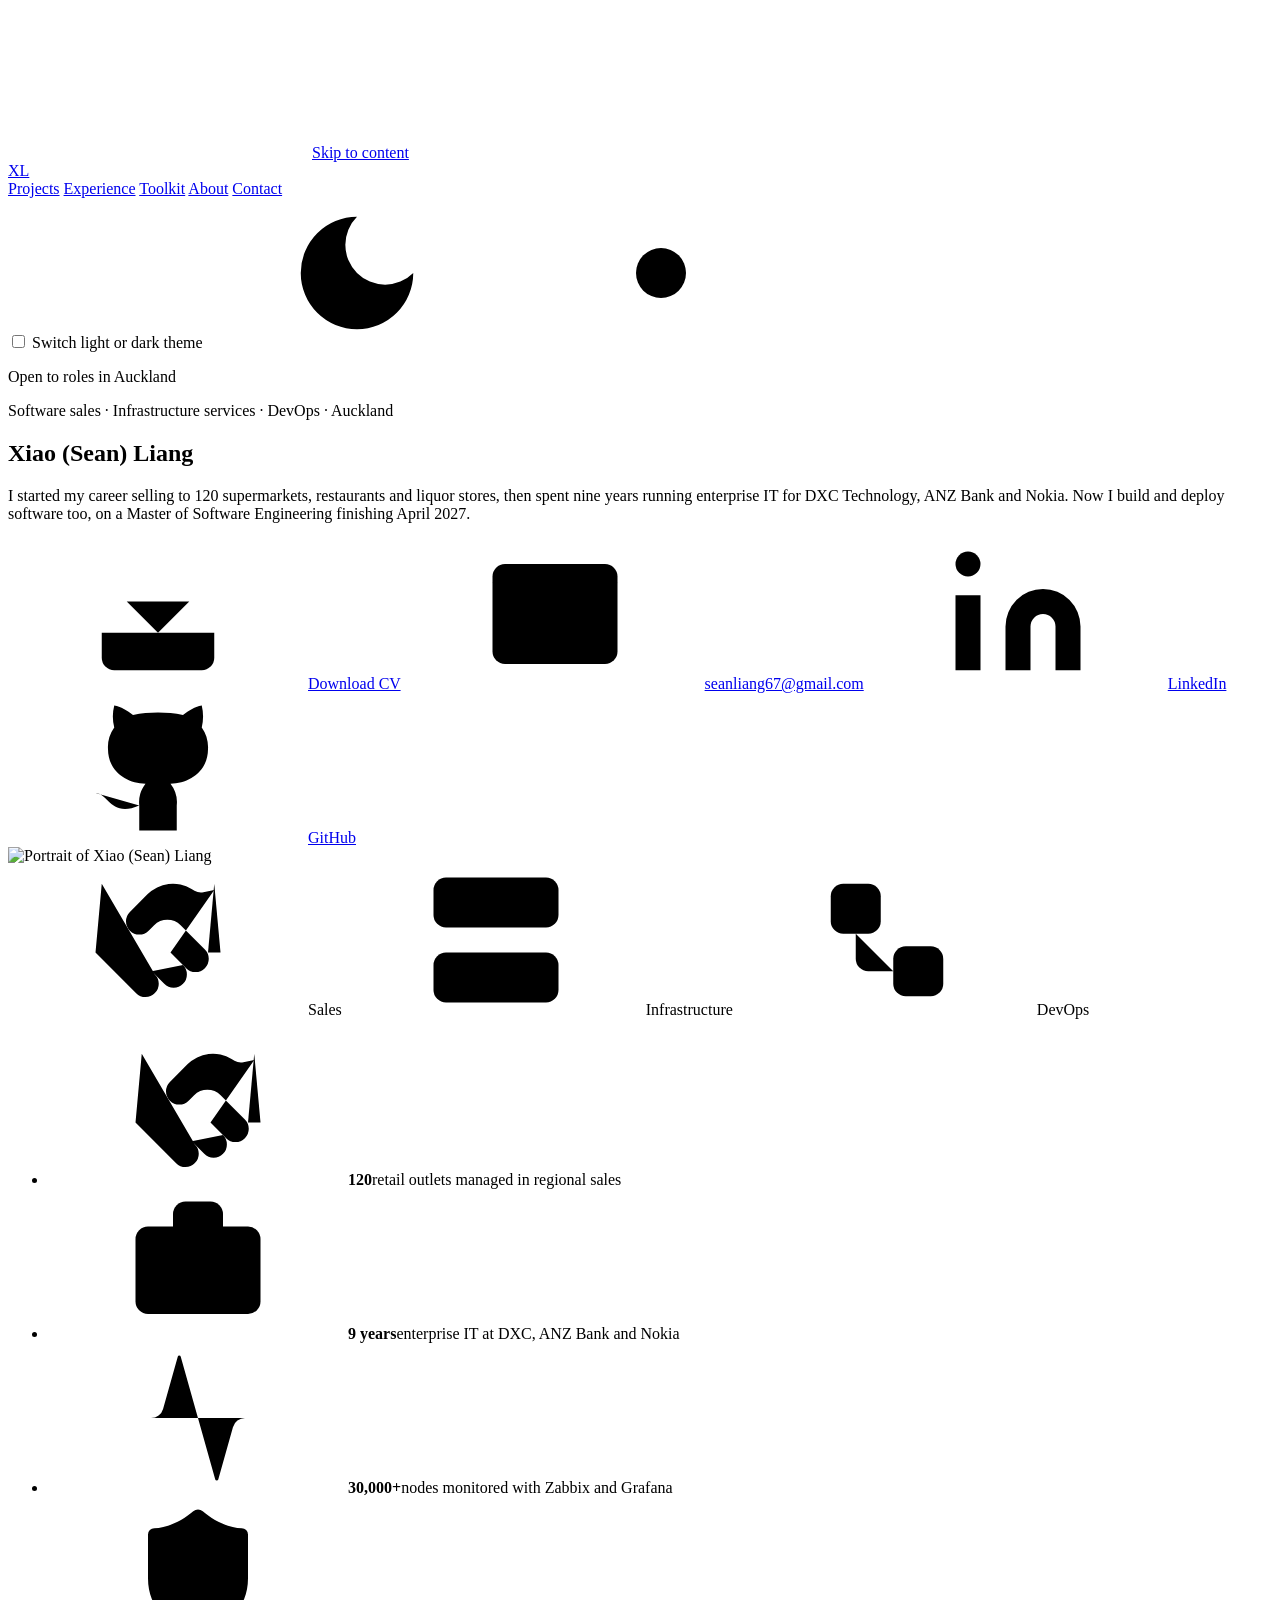
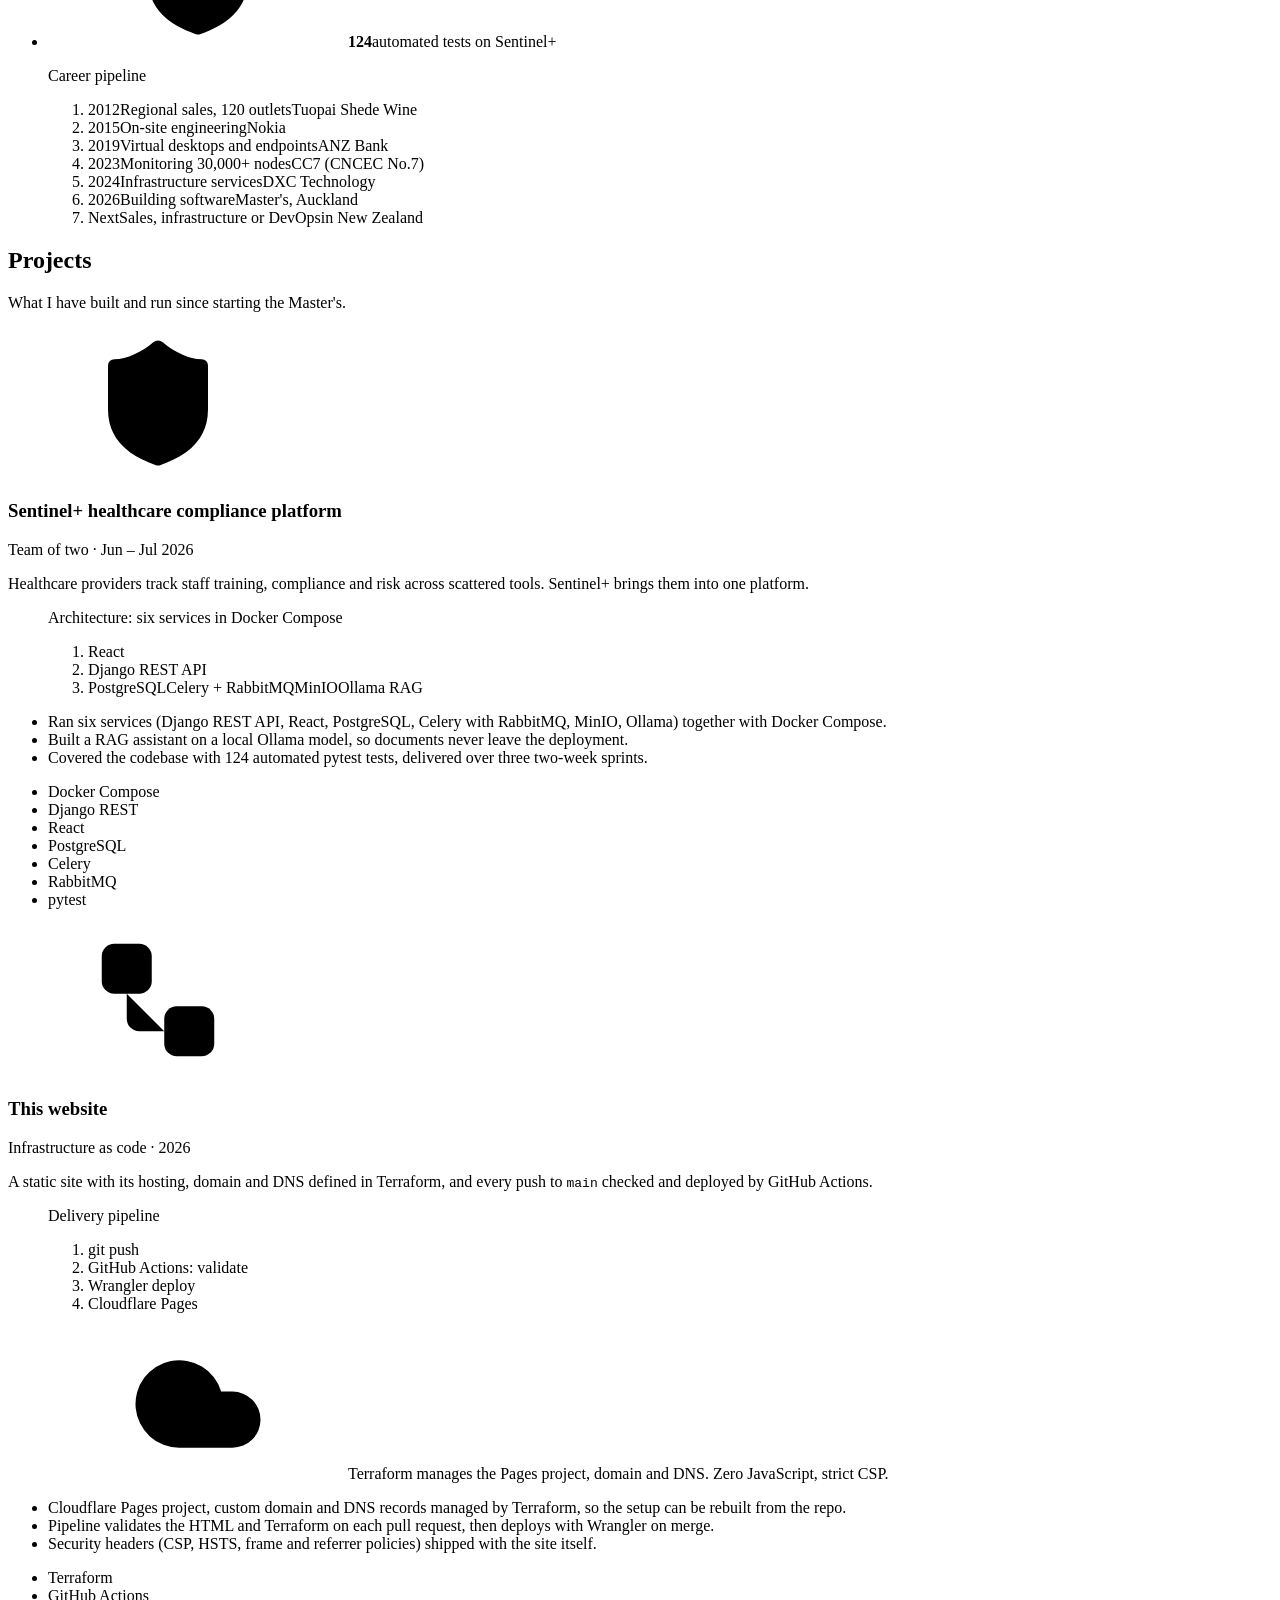
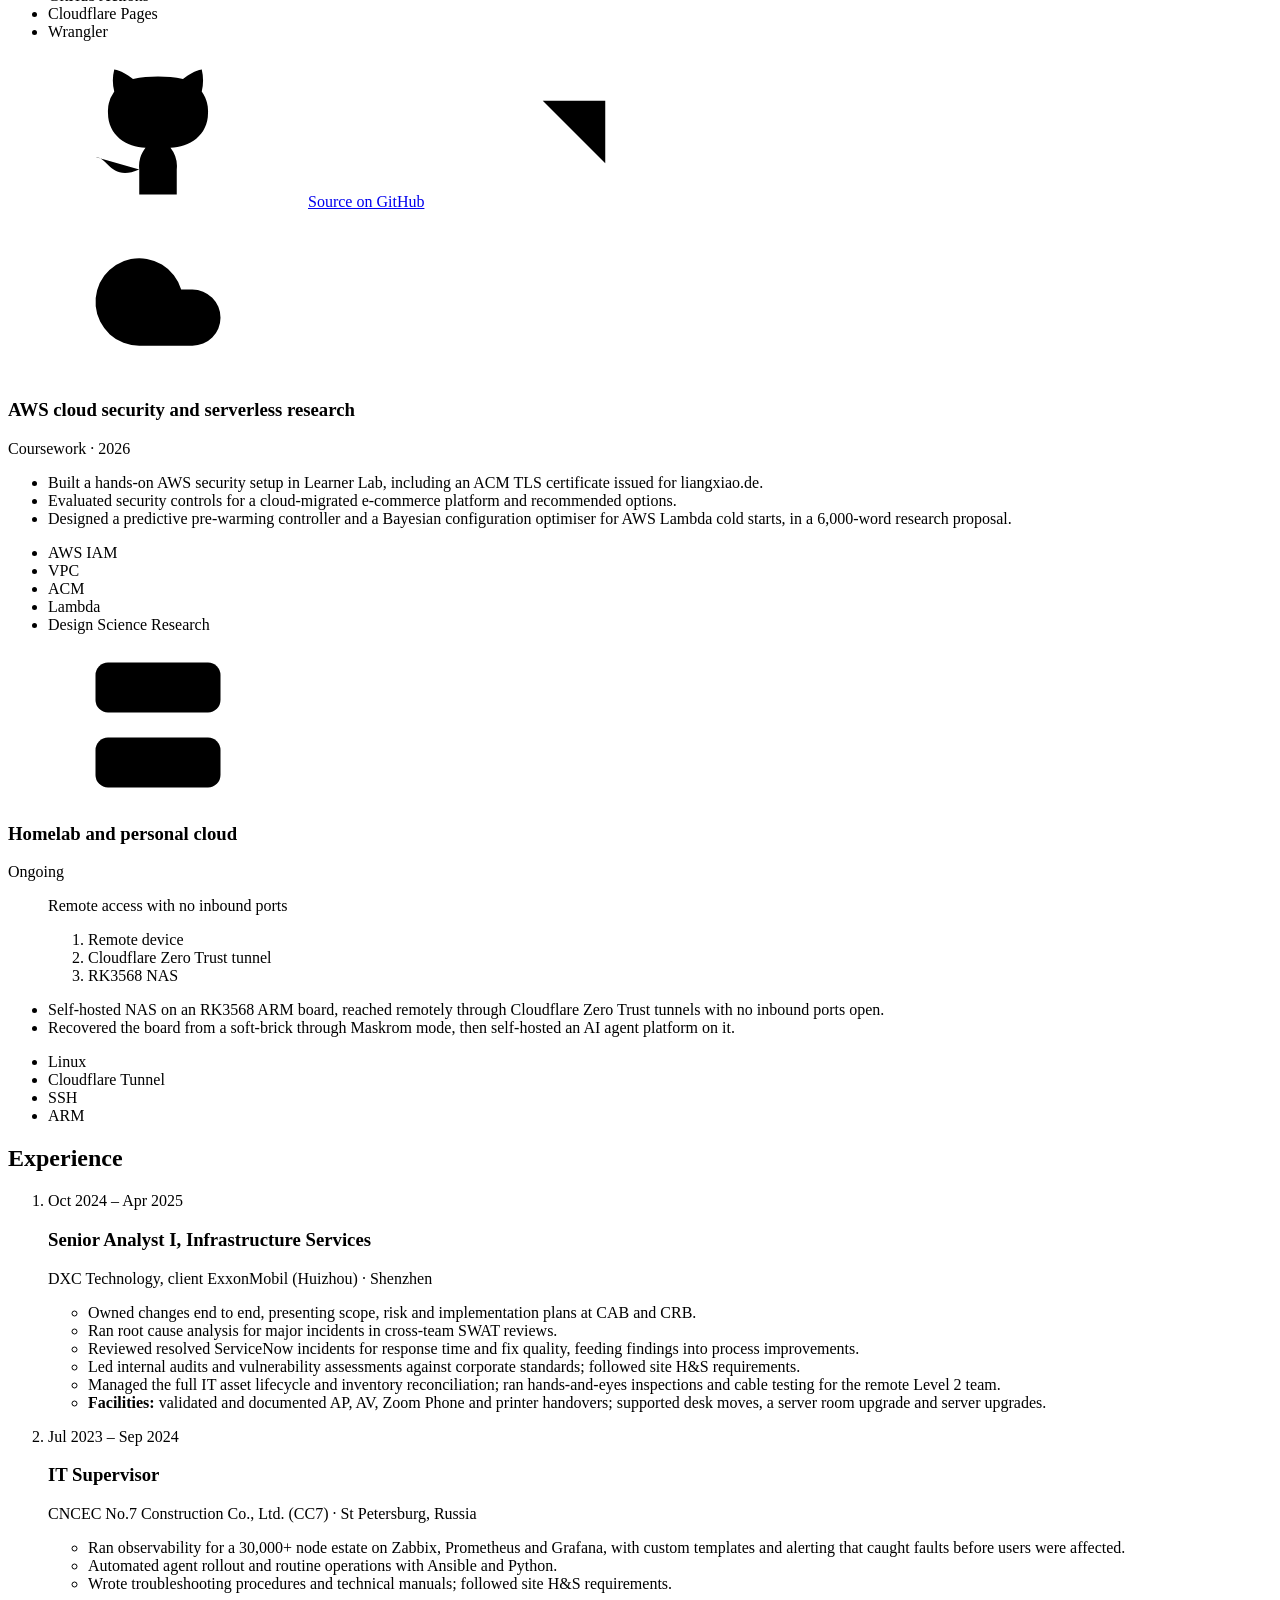
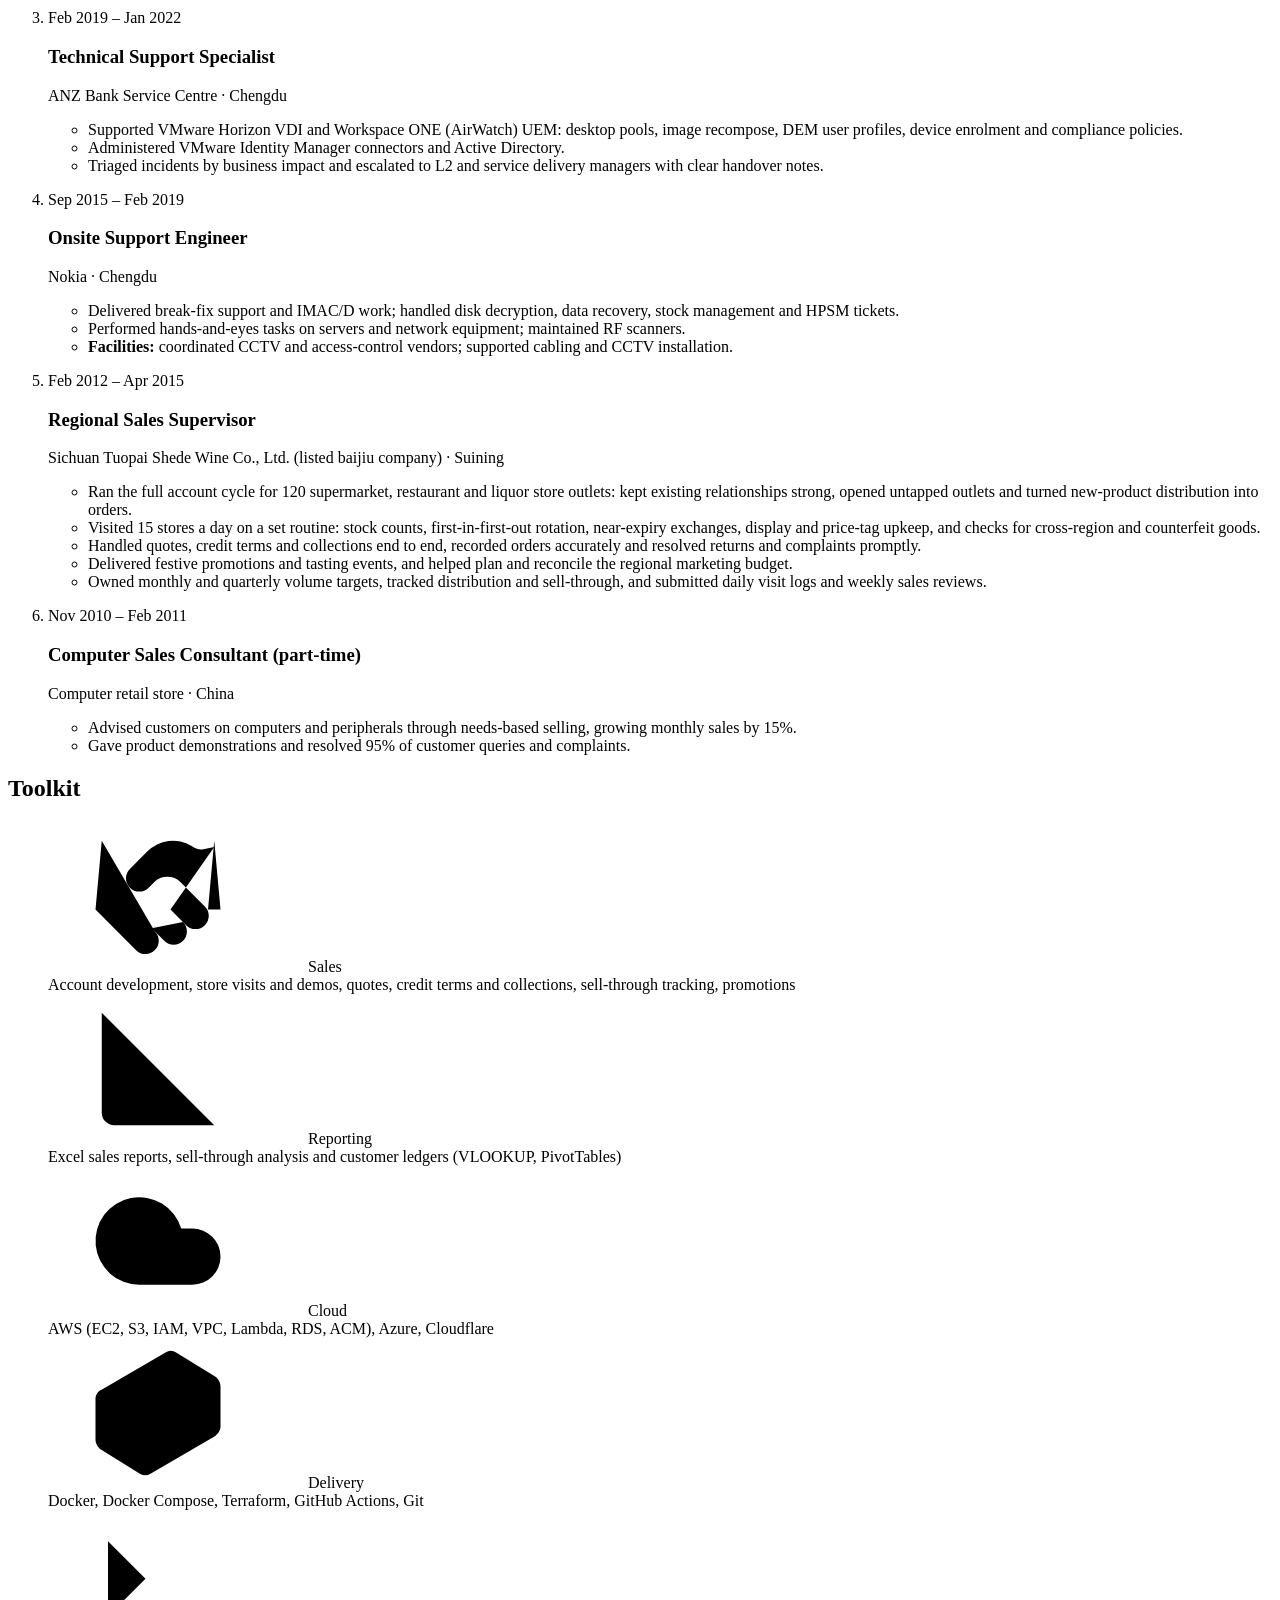
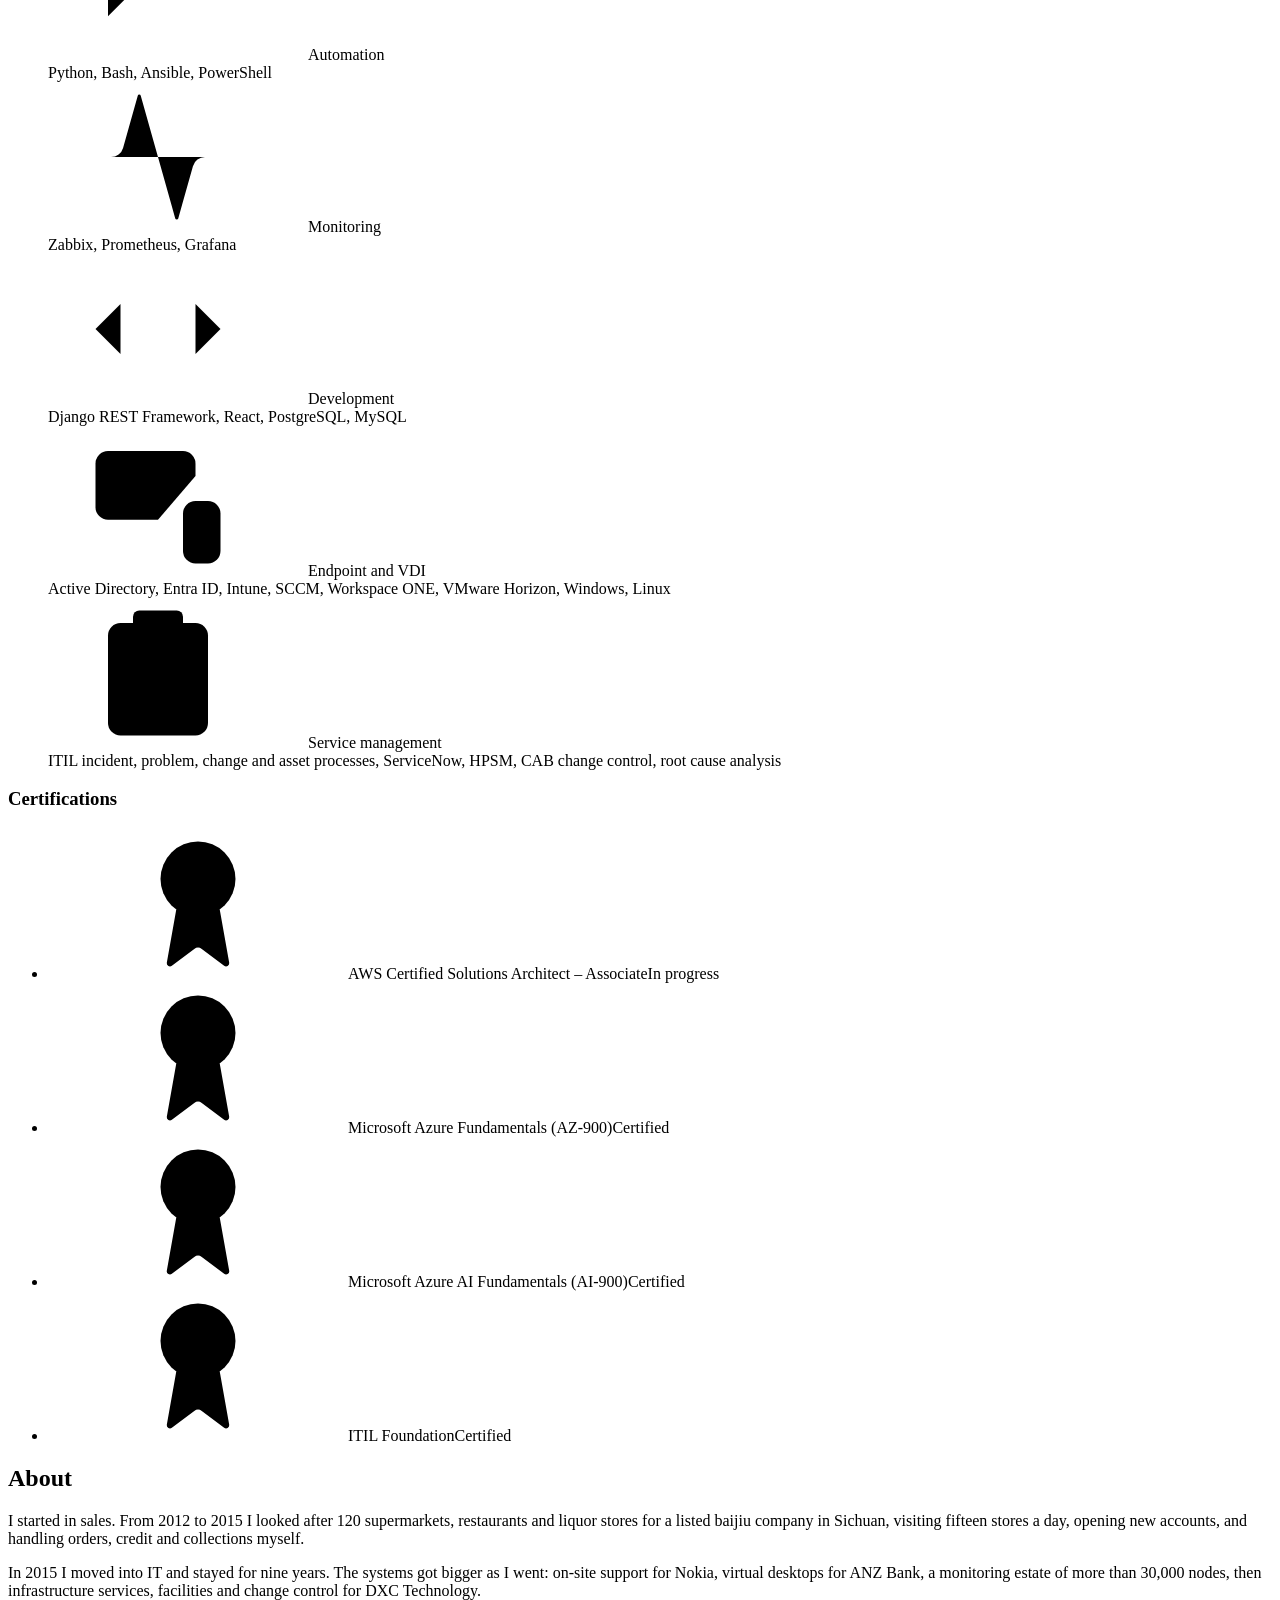
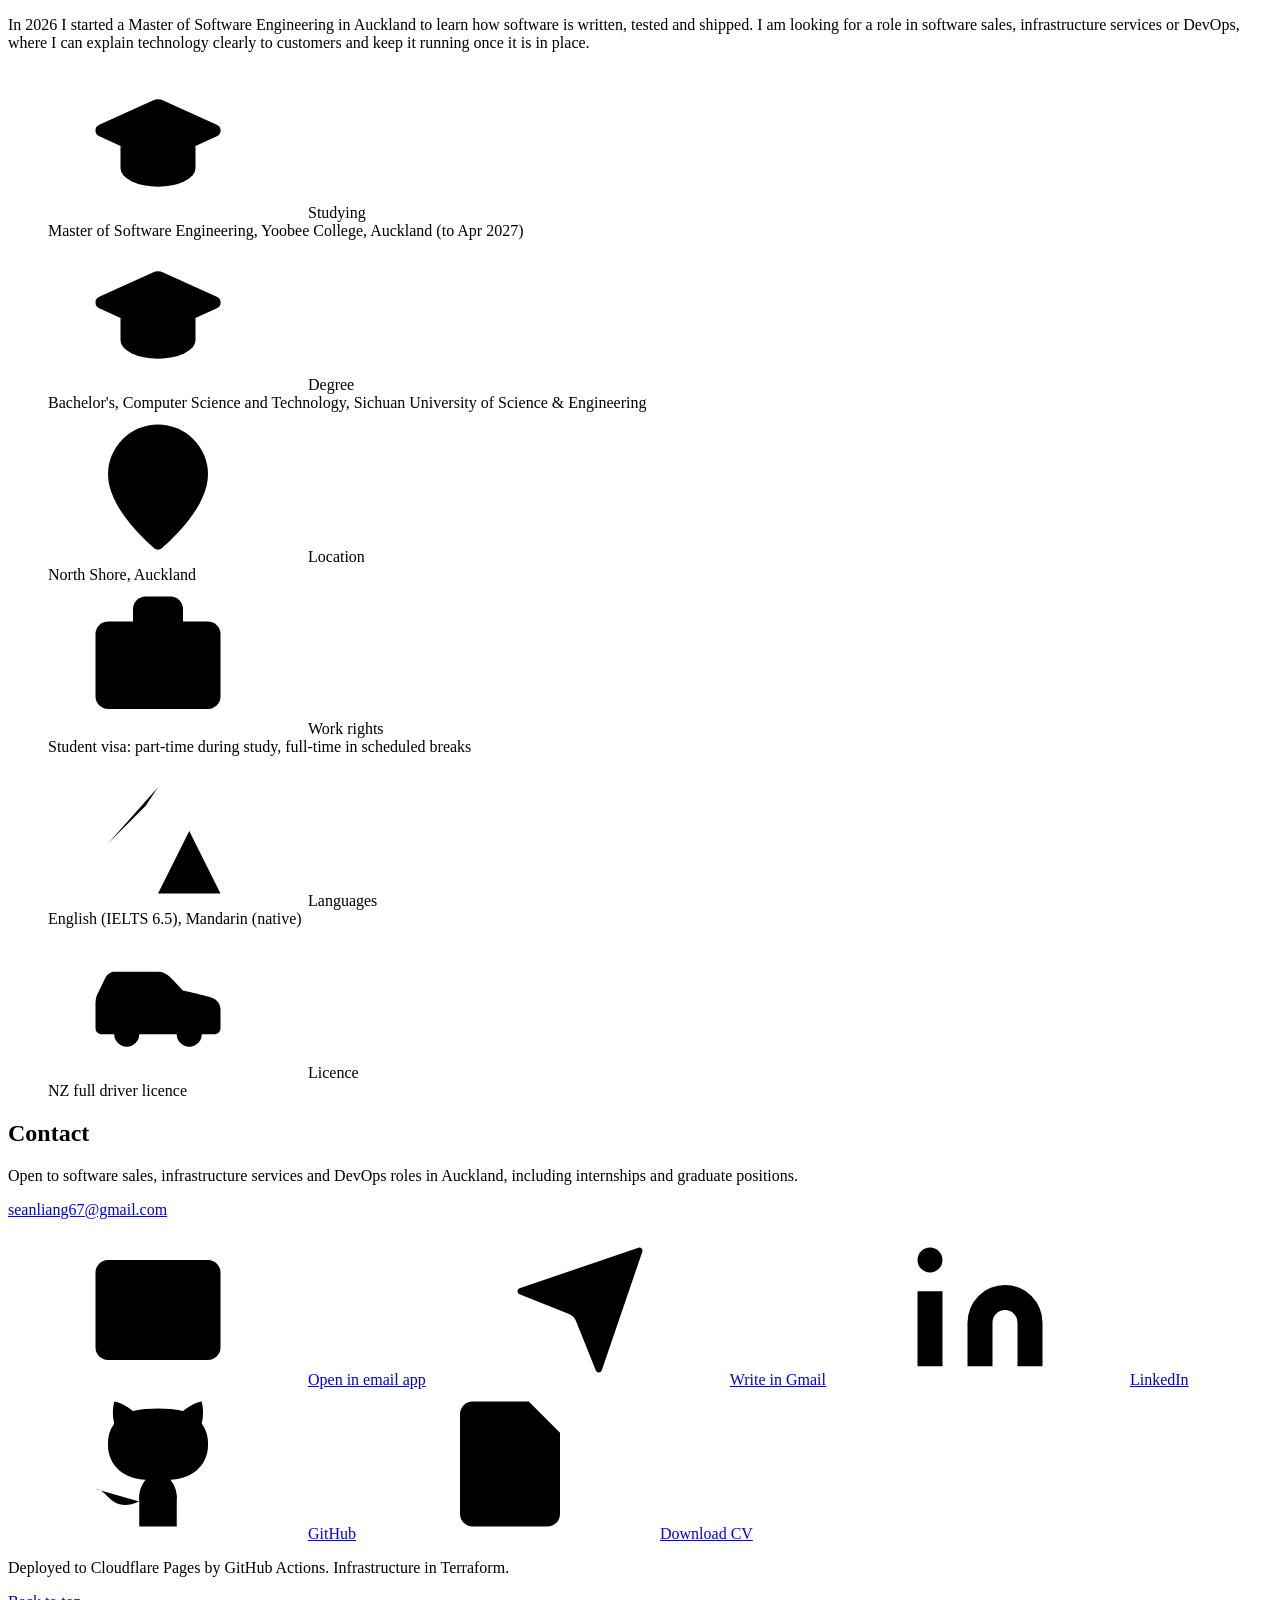
==== site/index.html @ 0fbf94b0 "Add photo, dark theme toggle, icons and motion; set CC7 location to St Petersburg - Hero portrait (W" ====
<!DOCTYPE html>
<html lang="en-NZ">
<head>
  <meta charset="utf-8">
  <meta name="viewport" content="width=device-width, initial-scale=1">
  <title>Xiao (Sean) Liang &middot; Sales, Infrastructure and DevOps</title>
  <meta name="description" content="Xiao (Sean) Liang, Auckland: three years in regional sales, nine years in enterprise IT infrastructure at DXC Technology, ANZ Bank and Nokia, now on a Master of Software Engineering.">
  <meta name="color-scheme" content="light dark">
  <meta property="og:type" content="website">
  <meta property="og:title" content="Xiao (Sean) Liang &middot; Software Sales, Infrastructure and DevOps">
  <meta property="og:description" content="Regional sales, then nine years of enterprise IT infrastructure, now building and deploying software. Based in Auckland.">
  <meta property="og:url" content="https://liangxiao.de/">
  <meta property="og:image" content="https://liangxiao.de/img/sean-640.jpg">
  <meta name="twitter:card" content="summary">
  <link rel="canonical" href="https://liangxiao.de/">
  <link rel="icon" href="/favicon.svg" type="image/svg+xml">
  <link rel="preconnect" href="https://fonts.googleapis.com">
  <link rel="preconnect" href="https://fonts.gstatic.com" crossorigin>
  <link rel="stylesheet" href="https://fonts.googleapis.com/css2?family=IBM+Plex+Sans+Condensed:wght@500;600&family=IBM+Plex+Sans:ital,wght@0,400;0,500;0,600;1,400&display=swap">
  <link rel="stylesheet" href="/styles.css?v=20261117b">
</head>
<body>
  <svg class="sprite" aria-hidden="true" focusable="false">
    <symbol id="i-activity" viewBox="0 0 24 24"><path d="M22 12h-2.48a2 2 0 0 0-1.93 1.46l-2.35 8.36a.25.25 0 0 1-.48 0L9.24 2.18a.25.25 0 0 0-.48 0l-2.35 8.36A2 2 0 0 1 4.49 12H2"/></symbol>
    <symbol id="i-arrow-up-right" viewBox="0 0 24 24"><path d="M7 7h10v10"/> <path d="M7 17 17 7"/></symbol>
    <symbol id="i-award" viewBox="0 0 24 24"><path d="m15.477 12.89 1.515 8.526a.5.5 0 0 1-.81.47l-3.58-2.687a1 1 0 0 0-1.197 0l-3.586 2.686a.5.5 0 0 1-.81-.469l1.514-8.526"/> <circle cx="12" cy="8" r="6"/></symbol>
    <symbol id="i-briefcase" viewBox="0 0 24 24"><path d="M16 20V4a2 2 0 0 0-2-2h-4a2 2 0 0 0-2 2v16"/> <rect width="20" height="14" x="2" y="6" rx="2"/></symbol>
    <symbol id="i-car" viewBox="0 0 24 24"><path d="M19 17h2c.6 0 1-.4 1-1v-3c0-.9-.7-1.7-1.5-1.9C18.7 10.6 16 10 16 10s-1.3-1.4-2.2-2.3c-.5-.4-1.1-.7-1.8-.7H5c-.6 0-1.1.4-1.4.9l-1.4 2.9A3.7 3.7 0 0 0 2 12v4c0 .6.4 1 1 1h2"/> <circle cx="7" cy="17" r="2"/> <path d="M9 17h6"/> <circle cx="17" cy="17" r="2"/></symbol>
    <symbol id="i-chart-column" viewBox="0 0 24 24"><path d="M3 3v16a2 2 0 0 0 2 2h16"/> <path d="M18 17V9"/> <path d="M13 17V5"/> <path d="M8 17v-3"/></symbol>
    <symbol id="i-clipboard-list" viewBox="0 0 24 24"><rect width="8" height="4" x="8" y="2" rx="1" ry="1"/> <path d="M16 4h2a2 2 0 0 1 2 2v14a2 2 0 0 1-2 2H6a2 2 0 0 1-2-2V6a2 2 0 0 1 2-2h2"/> <path d="M12 11h4"/> <path d="M12 16h4"/> <path d="M8 11h.01"/> <path d="M8 16h.01"/></symbol>
    <symbol id="i-cloud" viewBox="0 0 24 24"><path d="M17.5 19H9a7 7 0 1 1 6.71-9h1.79a4.5 4.5 0 1 1 0 9Z"/></symbol>
    <symbol id="i-code-xml" viewBox="0 0 24 24"><path d="m18 16 4-4-4-4"/> <path d="m6 8-4 4 4 4"/> <path d="m14.5 4-5 16"/></symbol>
    <symbol id="i-container" viewBox="0 0 24 24"><path d="M22 7.7c0-.6-.4-1.2-.8-1.5l-6.3-3.9a1.72 1.72 0 0 0-1.7 0l-10.3 6c-.5.2-.9.8-.9 1.4v6.6c0 .5.4 1.2.8 1.5l6.3 3.9a1.72 1.72 0 0 0 1.7 0l10.3-6c.5-.3.9-1 .9-1.5Z"/> <path d="M10 21.9V14L2.1 9.1"/> <path d="m10 14 11.9-6.9"/> <path d="M14 19.8v-8.1"/> <path d="M18 17.5V9.4"/></symbol>
    <symbol id="i-download" viewBox="0 0 24 24"><path d="M21 15v4a2 2 0 0 1-2 2H5a2 2 0 0 1-2-2v-4"/> <polyline points="7 10 12 15 17 10"/> <line x1="12" x2="12" y1="15" y2="3"/></symbol>
    <symbol id="i-file-text" viewBox="0 0 24 24"><path d="M15 2H6a2 2 0 0 0-2 2v16a2 2 0 0 0 2 2h12a2 2 0 0 0 2-2V7Z"/> <path d="M14 2v4a2 2 0 0 0 2 2h4"/> <path d="M10 9H8"/> <path d="M16 13H8"/> <path d="M16 17H8"/></symbol>
    <symbol id="i-github" viewBox="0 0 24 24"><path d="M15 22v-4a4.8 4.8 0 0 0-1-3.5c3 0 6-2 6-5.5.08-1.25-.27-2.48-1-3.5.28-1.15.28-2.35 0-3.5 0 0-1 0-3 1.5-2.64-.5-5.36-.5-8 0C6 2 5 2 5 2c-.3 1.15-.3 2.35 0 3.5A5.403 5.403 0 0 0 4 9c0 3.5 3 5.5 6 5.5-.39.49-.68 1.05-.85 1.65-.17.6-.22 1.23-.15 1.85v4"/> <path d="M9 18c-4.51 2-5-2-7-2"/></symbol>
    <symbol id="i-graduation-cap" viewBox="0 0 24 24"><path d="M21.42 10.922a1 1 0 0 0-.019-1.838L12.83 5.18a2 2 0 0 0-1.66 0L2.6 9.08a1 1 0 0 0 0 1.832l8.57 3.908a2 2 0 0 0 1.66 0z"/> <path d="M22 10v6"/> <path d="M6 12.5V16a6 3 0 0 0 12 0v-3.5"/></symbol>
    <symbol id="i-handshake" viewBox="0 0 24 24"><path d="m11 17 2 2a1 1 0 1 0 3-3"/> <path d="m14 14 2.5 2.5a1 1 0 1 0 3-3l-3.88-3.88a3 3 0 0 0-4.24 0l-.88.88a1 1 0 1 1-3-3l2.81-2.81a5.79 5.79 0 0 1 7.06-.87l.47.28a2 2 0 0 0 1.42.25L21 4"/> <path d="m21 3 1 11h-2"/> <path d="M3 3 2 14l6.5 6.5a1 1 0 1 0 3-3"/> <path d="M3 4h8"/></symbol>
    <symbol id="i-languages" viewBox="0 0 24 24"><path d="m5 8 6 6"/> <path d="m4 14 6-6 2-3"/> <path d="M2 5h12"/> <path d="M7 2h1"/> <path d="m22 22-5-10-5 10"/> <path d="M14 18h6"/></symbol>
    <symbol id="i-linkedin" viewBox="0 0 24 24"><path d="M16 8a6 6 0 0 1 6 6v7h-4v-7a2 2 0 0 0-2-2 2 2 0 0 0-2 2v7h-4v-7a6 6 0 0 1 6-6z"/> <rect width="4" height="12" x="2" y="9"/> <circle cx="4" cy="4" r="2"/></symbol>
    <symbol id="i-mail" viewBox="0 0 24 24"><rect width="20" height="16" x="2" y="4" rx="2"/> <path d="m22 7-8.97 5.7a1.94 1.94 0 0 1-2.06 0L2 7"/></symbol>
    <symbol id="i-map-pin" viewBox="0 0 24 24"><path d="M20 10c0 4.993-5.539 10.193-7.399 11.799a1 1 0 0 1-1.202 0C9.539 20.193 4 14.993 4 10a8 8 0 0 1 16 0"/> <circle cx="12" cy="10" r="3"/></symbol>
    <symbol id="i-monitor-smartphone" viewBox="0 0 24 24"><path d="M18 8V6a2 2 0 0 0-2-2H4a2 2 0 0 0-2 2v7a2 2 0 0 0 2 2h8"/> <path d="M10 19v-3.96 3.15"/> <path d="M7 19h5"/> <rect width="6" height="10" x="16" y="12" rx="2"/></symbol>
    <symbol id="i-moon" viewBox="0 0 24 24"><path d="M12 3a6 6 0 0 0 9 9 9 9 0 1 1-9-9Z"/></symbol>
    <symbol id="i-send" viewBox="0 0 24 24"><path d="M14.536 21.686a.5.5 0 0 0 .937-.024l6.5-19a.496.496 0 0 0-.635-.635l-19 6.5a.5.5 0 0 0-.024.937l7.93 3.18a2 2 0 0 1 1.112 1.11z"/> <path d="m21.854 2.147-10.94 10.939"/></symbol>
    <symbol id="i-server" viewBox="0 0 24 24"><rect width="20" height="8" x="2" y="2" rx="2" ry="2"/> <rect width="20" height="8" x="2" y="14" rx="2" ry="2"/> <line x1="6" x2="6.01" y1="6" y2="6"/> <line x1="6" x2="6.01" y1="18" y2="18"/></symbol>
    <symbol id="i-shield-check" viewBox="0 0 24 24"><path d="M20 13c0 5-3.5 7.5-7.66 8.95a1 1 0 0 1-.67-.01C7.5 20.5 4 18 4 13V6a1 1 0 0 1 1-1c2 0 4.5-1.2 6.24-2.72a1.17 1.17 0 0 1 1.52 0C14.51 3.81 17 5 19 5a1 1 0 0 1 1 1z"/> <path d="m9 12 2 2 4-4"/></symbol>
    <symbol id="i-sun" viewBox="0 0 24 24"><circle cx="12" cy="12" r="4"/> <path d="M12 2v2"/> <path d="M12 20v2"/> <path d="m4.93 4.93 1.41 1.41"/> <path d="m17.66 17.66 1.41 1.41"/> <path d="M2 12h2"/> <path d="M20 12h2"/> <path d="m6.34 17.66-1.41 1.41"/> <path d="m19.07 4.93-1.41 1.41"/></symbol>
    <symbol id="i-terminal" viewBox="0 0 24 24"><polyline points="4 17 10 11 4 5"/> <line x1="12" x2="20" y1="19" y2="19"/></symbol>
    <symbol id="i-workflow" viewBox="0 0 24 24"><rect width="8" height="8" x="3" y="3" rx="2"/> <path d="M7 11v4a2 2 0 0 0 2 2h4"/> <rect width="8" height="8" x="13" y="13" rx="2"/></symbol>
  </svg>

  <a class="skip" href="#main">Skip to content</a>
  <div class="progress" aria-hidden="true"></div>

  <header class="topbar">
    <div class="wrap topbar-inner">
      <a class="mark" href="#top" aria-label="Back to top">XL</a>
      <nav aria-label="Sections">
        <a href="#projects">Projects</a>
        <a href="#experience">Experience</a>
        <a href="#toolkit">Toolkit</a>
        <a href="#about">About</a>
        <a href="#contact">Contact</a>
      </nav>
      <input class="theme-input" type="checkbox" id="theme-toggle">
      <label class="theme-btn" for="theme-toggle" title="Switch light or dark theme">
        <span class="visually-hidden">Switch light or dark theme</span>
        <svg class="icon t-moon" aria-hidden="true"><use href="#i-moon"/></svg>
        <svg class="icon t-sun" aria-hidden="true"><use href="#i-sun"/></svg>
      </label>
    </div>
  </header>

  <main id="main">
    <section class="hero wrap" id="top">
      <div class="hero-grid">
        <div class="hero-text">
          <p class="open-badge"><span class="pulse" aria-hidden="true"></span>Open to roles in Auckland</p>
          <p class="role">Software sales &middot; Infrastructure services &middot; DevOps &middot; Auckland</p>
          <h1>Xiao (Sean) Liang</h1>
          <p class="lede">I started my career selling to 120 supermarkets, restaurants and liquor stores, then spent nine years running enterprise IT for DXC Technology, ANZ Bank and Nokia. Now I build and deploy software too, on a Master of Software Engineering finishing April 2027.</p>
          <div class="actions">
            <a class="btn primary" href="/cv/Xiao_Liang_CV.pdf?v=20261118" download><svg class="icon" aria-hidden="true"><use href="#i-download"/></svg>Download CV</a>
            <!--email_off--><a class="btn" href="mailto:seanliang67@gmail.com"><svg class="icon" aria-hidden="true"><use href="#i-mail"/></svg>seanliang67@gmail.com</a><!--/email_off-->
            <a class="btn" href="https://www.linkedin.com/in/sean-liang-628704115" rel="noopener"><svg class="icon" aria-hidden="true"><use href="#i-linkedin"/></svg>LinkedIn</a>
            <a class="btn" href="https://github.com/sean-xiaoliang" rel="noopener"><svg class="icon" aria-hidden="true"><use href="#i-github"/></svg>GitHub</a>
          </div>
        </div>
        <div class="portrait">
          <div class="ring">
            <picture>
              <source type="image/webp" srcset="/img/sean-640.webp">
              <img src="/img/sean-640.jpg" width="640" height="640" alt="Portrait of Xiao (Sean) Liang" fetchpriority="high">
            </picture>
          </div>
          <span class="chip chip-a"><svg class="icon" aria-hidden="true"><use href="#i-handshake"/></svg>Sales</span>
          <span class="chip chip-b"><svg class="icon" aria-hidden="true"><use href="#i-server"/></svg>Infrastructure</span>
          <span class="chip chip-c"><svg class="icon" aria-hidden="true"><use href="#i-workflow"/></svg>DevOps</span>
        </div>
      </div>

      <ul class="stats">
        <li><svg class="icon" aria-hidden="true"><use href="#i-handshake"/></svg><strong>120</strong><span>retail outlets managed in regional sales</span></li>
        <li><svg class="icon" aria-hidden="true"><use href="#i-briefcase"/></svg><strong>9 years</strong><span>enterprise IT at DXC, ANZ Bank and Nokia</span></li>
        <li><svg class="icon" aria-hidden="true"><use href="#i-activity"/></svg><strong>30,000+</strong><span>nodes monitored with Zabbix and Grafana</span></li>
        <li><svg class="icon" aria-hidden="true"><use href="#i-shield-check"/></svg><strong>124</strong><span>automated tests on Sentinel+</span></li>
      </ul>

      <figure class="pipeline" aria-labelledby="pipeline-cap">
        <figcaption id="pipeline-cap">Career pipeline</figcaption>
        <ol>
          <li class="stage done"><span class="yr">2012</span><span class="name">Regional sales, 120 outlets</span><span class="where">Tuopai Shede Wine</span></li>
          <li class="stage done"><span class="yr">2015</span><span class="name">On-site engineering</span><span class="where">Nokia</span></li>
          <li class="stage done"><span class="yr">2019</span><span class="name">Virtual desktops and endpoints</span><span class="where">ANZ Bank</span></li>
          <li class="stage done"><span class="yr">2023</span><span class="name">Monitoring 30,000+ nodes</span><span class="where">CC7 (CNCEC No.7)</span></li>
          <li class="stage done"><span class="yr">2024</span><span class="name">Infrastructure services</span><span class="where">DXC Technology</span></li>
          <li class="stage done"><span class="yr">2026</span><span class="name">Building software</span><span class="where">Master's, Auckland</span></li>
          <li class="stage next"><span class="yr">Next</span><span class="name">Sales, infrastructure or DevOps</span><span class="where">in New Zealand</span></li>
        </ol>
      </figure>
    </section>

    <section class="section wrap" id="projects" aria-labelledby="projects-h">
      <h2 id="projects-h">Projects</h2>
      <p class="intro">What I have built and run since starting the Master's.</p>

      <div class="projects">
        <article class="project reveal">
          <div class="project-head">
            <span class="badge-icon"><svg class="icon" aria-hidden="true"><use href="#i-shield-check"/></svg></span>
            <h3>Sentinel+ healthcare compliance platform</h3>
            <p class="meta">Team of two &middot; Jun &ndash; Jul 2026</p>
          </div>
          <div class="project-body">
            <p>Healthcare providers track staff training, compliance and risk across scattered tools. Sentinel+ brings them into one platform.</p>
            <figure class="flow">
              <figcaption>Architecture: six services in Docker Compose</figcaption>
              <ol>
                <li><span class="node">React</span></li>
                <li><span class="node strong">Django REST API</span></li>
                <li class="group"><span class="stack"><span class="node">PostgreSQL</span><span class="node">Celery + RabbitMQ</span><span class="node">MinIO</span><span class="node">Ollama RAG</span></span></li>
              </ol>
            </figure>
            <ul>
              <li>Ran six services (Django REST API, React, PostgreSQL, Celery with RabbitMQ, MinIO, Ollama) together with Docker Compose.</li>
              <li>Built a RAG assistant on a local Ollama model, so documents never leave the deployment.</li>
              <li>Covered the codebase with 124 automated pytest tests, delivered over three two-week sprints.</li>
            </ul>
            <ul class="tags"><li>Docker Compose</li><li>Django REST</li><li>React</li><li>PostgreSQL</li><li>Celery</li><li>RabbitMQ</li><li>pytest</li></ul>
          </div>
        </article>

        <article class="project reveal">
          <div class="project-head">
            <span class="badge-icon"><svg class="icon" aria-hidden="true"><use href="#i-workflow"/></svg></span>
            <h3>This website</h3>
            <p class="meta">Infrastructure as code &middot; 2026</p>
          </div>
          <div class="project-body">
            <p>A static site with its hosting, domain and DNS defined in Terraform, and every push to <code>main</code> checked and deployed by GitHub Actions.</p>
            <figure class="flow">
              <figcaption>Delivery pipeline</figcaption>
              <ol>
                <li><span class="node">git push</span></li>
                <li><span class="node">GitHub Actions: validate</span></li>
                <li><span class="node">Wrangler deploy</span></li>
                <li><span class="node strong">Cloudflare Pages</span></li>
              </ol>
              <p class="flow-note"><svg class="icon" aria-hidden="true"><use href="#i-cloud"/></svg>Terraform manages the Pages project, domain and DNS. Zero JavaScript, strict CSP.</p>
            </figure>
            <ul>
              <li>Cloudflare Pages project, custom domain and DNS records managed by Terraform, so the setup can be rebuilt from the repo.</li>
              <li>Pipeline validates the HTML and Terraform on each pull request, then deploys with Wrangler on merge.</li>
              <li>Security headers (CSP, HSTS, frame and referrer policies) shipped with the site itself.</li>
            </ul>
            <ul class="tags"><li>Terraform</li><li>GitHub Actions</li><li>Cloudflare Pages</li><li>Wrangler</li></ul>
            <p class="links"><a href="https://github.com/sean-xiaoliang/portfolio" rel="noopener"><svg class="icon" aria-hidden="true"><use href="#i-github"/></svg>Source on GitHub<svg class="icon" aria-hidden="true"><use href="#i-arrow-up-right"/></svg></a></p>
          </div>
        </article>

        <article class="project reveal">
          <div class="project-head">
            <span class="badge-icon"><svg class="icon" aria-hidden="true"><use href="#i-cloud"/></svg></span>
            <h3>AWS cloud security and serverless research</h3>
            <p class="meta">Coursework &middot; 2026</p>
          </div>
          <div class="project-body">
            <ul>
              <li>Built a hands-on AWS security setup in Learner Lab, including an ACM TLS certificate issued for liangxiao.de.</li>
              <li>Evaluated security controls for a cloud-migrated e-commerce platform and recommended options.</li>
              <li>Designed a predictive pre-warming controller and a Bayesian configuration optimiser for AWS Lambda cold starts, in a 6,000-word research proposal.</li>
            </ul>
            <ul class="tags"><li>AWS IAM</li><li>VPC</li><li>ACM</li><li>Lambda</li><li>Design Science Research</li></ul>
          </div>
        </article>

        <article class="project reveal">
          <div class="project-head">
            <span class="badge-icon"><svg class="icon" aria-hidden="true"><use href="#i-server"/></svg></span>
            <h3>Homelab and personal cloud</h3>
            <p class="meta">Ongoing</p>
          </div>
          <div class="project-body">
            <figure class="flow">
              <figcaption>Remote access with no inbound ports</figcaption>
              <ol>
                <li><span class="node">Remote device</span></li>
                <li><span class="node">Cloudflare Zero Trust tunnel</span></li>
                <li><span class="node strong">RK3568 NAS</span></li>
              </ol>
            </figure>
            <ul>
              <li>Self-hosted NAS on an RK3568 ARM board, reached remotely through Cloudflare Zero Trust tunnels with no inbound ports open.</li>
              <li>Recovered the board from a soft-brick through Maskrom mode, then self-hosted an AI agent platform on it.</li>
            </ul>
            <ul class="tags"><li>Linux</li><li>Cloudflare Tunnel</li><li>SSH</li><li>ARM</li></ul>
          </div>
        </article>
      </div>
    </section>

    <section class="section wrap" id="experience" aria-labelledby="experience-h">
      <h2 id="experience-h">Experience</h2>

      <ol class="timeline">
        <li class="reveal">
          <p class="when">Oct 2024 &ndash; Apr 2025</p>
          <h3>Senior Analyst I, Infrastructure Services</h3>
          <p class="org">DXC Technology, client ExxonMobil (Huizhou) &middot; Shenzhen</p>
          <ul>
            <li>Owned changes end to end, presenting scope, risk and implementation plans at CAB and CRB.</li>
            <li>Ran root cause analysis for major incidents in cross-team SWAT reviews.</li>
            <li>Reviewed resolved ServiceNow incidents for response time and fix quality, feeding findings into process improvements.</li>
            <li>Led internal audits and vulnerability assessments against corporate standards; followed site H&amp;S requirements.</li>
            <li>Managed the full IT asset lifecycle and inventory reconciliation; ran hands-and-eyes inspections and cable testing for the remote Level 2 team.</li>
            <li><strong>Facilities:</strong> validated and documented AP, AV, Zoom Phone and printer handovers; supported desk moves, a server room upgrade and server upgrades.</li>
          </ul>
        </li>
        <li class="reveal">
          <p class="when">Jul 2023 &ndash; Sep 2024</p>
          <h3>IT Supervisor</h3>
          <p class="org">CNCEC No.7 Construction Co., Ltd. (CC7) &middot; St Petersburg, Russia</p>
          <ul>
            <li>Ran observability for a 30,000+ node estate on Zabbix, Prometheus and Grafana, with custom templates and alerting that caught faults before users were affected.</li>
            <li>Automated agent rollout and routine operations with Ansible and Python.</li>
            <li>Wrote troubleshooting procedures and technical manuals; followed site H&amp;S requirements.</li>
          </ul>
        </li>
        <li class="reveal">
          <p class="when">Feb 2019 &ndash; Jan 2022</p>
          <h3>Technical Support Specialist</h3>
          <p class="org">ANZ Bank Service Centre &middot; Chengdu</p>
          <ul>
            <li>Supported VMware Horizon VDI and Workspace ONE (AirWatch) UEM: desktop pools, image recompose, DEM user profiles, device enrolment and compliance policies.</li>
            <li>Administered VMware Identity Manager connectors and Active Directory.</li>
            <li>Triaged incidents by business impact and escalated to L2 and service delivery managers with clear handover notes.</li>
          </ul>
        </li>
        <li class="reveal">
          <p class="when">Sep 2015 &ndash; Feb 2019</p>
          <h3>Onsite Support Engineer</h3>
          <p class="org">Nokia &middot; Chengdu</p>
          <ul>
            <li>Delivered break-fix support and IMAC/D work; handled disk decryption, data recovery, stock management and HPSM tickets.</li>
            <li>Performed hands-and-eyes tasks on servers and network equipment; maintained RF scanners.</li>
            <li><strong>Facilities:</strong> coordinated CCTV and access-control vendors; supported cabling and CCTV installation.</li>
          </ul>
        </li>
        <li class="reveal sales">
          <p class="when">Feb 2012 &ndash; Apr 2015</p>
          <h3>Regional Sales Supervisor</h3>
          <p class="org">Sichuan Tuopai Shede Wine Co., Ltd. (listed baijiu company) &middot; Suining</p>
          <ul>
            <li>Ran the full account cycle for 120 supermarket, restaurant and liquor store outlets: kept existing relationships strong, opened untapped outlets and turned new-product distribution into orders.</li>
            <li>Visited 15 stores a day on a set routine: stock counts, first-in-first-out rotation, near-expiry exchanges, display and price-tag upkeep, and checks for cross-region and counterfeit goods.</li>
            <li>Handled quotes, credit terms and collections end to end, recorded orders accurately and resolved returns and complaints promptly.</li>
            <li>Delivered festive promotions and tasting events, and helped plan and reconcile the regional marketing budget.</li>
            <li>Owned monthly and quarterly volume targets, tracked distribution and sell-through, and submitted daily visit logs and weekly sales reviews.</li>
          </ul>
        </li>
        <li class="reveal sales">
          <p class="when">Nov 2010 &ndash; Feb 2011</p>
          <h3>Computer Sales Consultant (part-time)</h3>
          <p class="org">Computer retail store &middot; China</p>
          <ul>
            <li>Advised customers on computers and peripherals through needs-based selling, growing monthly sales by 15%.</li>
            <li>Gave product demonstrations and resolved 95% of customer queries and complaints.</li>
          </ul>
        </li>
      </ol>
    </section>

    <section class="section wrap" id="toolkit" aria-labelledby="toolkit-h">
      <h2 id="toolkit-h">Toolkit</h2>
      <dl class="toolkit">
        <div class="reveal"><dt><svg class="icon" aria-hidden="true"><use href="#i-handshake"/></svg>Sales</dt><dd>Account development, store visits and demos, quotes, credit terms and collections, sell-through tracking, promotions</dd></div>
        <div class="reveal"><dt><svg class="icon" aria-hidden="true"><use href="#i-chart-column"/></svg>Reporting</dt><dd>Excel sales reports, sell-through analysis and customer ledgers (VLOOKUP, PivotTables)</dd></div>
        <div class="reveal"><dt><svg class="icon" aria-hidden="true"><use href="#i-cloud"/></svg>Cloud</dt><dd>AWS (EC2, S3, IAM, VPC, Lambda, RDS, ACM), Azure, Cloudflare</dd></div>
        <div class="reveal"><dt><svg class="icon" aria-hidden="true"><use href="#i-container"/></svg>Delivery</dt><dd>Docker, Docker Compose, Terraform, GitHub Actions, Git</dd></div>
        <div class="reveal"><dt><svg class="icon" aria-hidden="true"><use href="#i-terminal"/></svg>Automation</dt><dd>Python, Bash, Ansible, PowerShell</dd></div>
        <div class="reveal"><dt><svg class="icon" aria-hidden="true"><use href="#i-activity"/></svg>Monitoring</dt><dd>Zabbix, Prometheus, Grafana</dd></div>
        <div class="reveal"><dt><svg class="icon" aria-hidden="true"><use href="#i-code-xml"/></svg>Development</dt><dd>Django REST Framework, React, PostgreSQL, MySQL</dd></div>
        <div class="reveal"><dt><svg class="icon" aria-hidden="true"><use href="#i-monitor-smartphone"/></svg>Endpoint and VDI</dt><dd>Active Directory, Entra ID, Intune, SCCM, Workspace ONE, VMware Horizon, Windows, Linux</dd></div>
        <div class="reveal"><dt><svg class="icon" aria-hidden="true"><use href="#i-clipboard-list"/></svg>Service management</dt><dd>ITIL incident, problem, change and asset processes, ServiceNow, HPSM, CAB change control, root cause analysis</dd></div>
      </dl>

      <h3 class="sub">Certifications</h3>
      <ul class="certs">
        <li class="reveal"><svg class="icon" aria-hidden="true"><use href="#i-award"/></svg><span>AWS Certified Solutions Architect &ndash; Associate</span><span class="status">In progress</span></li>
        <li class="reveal"><svg class="icon" aria-hidden="true"><use href="#i-award"/></svg><span>Microsoft Azure Fundamentals (AZ-900)</span><span class="status ok">Certified</span></li>
        <li class="reveal"><svg class="icon" aria-hidden="true"><use href="#i-award"/></svg><span>Microsoft Azure AI Fundamentals (AI-900)</span><span class="status ok">Certified</span></li>
        <li class="reveal"><svg class="icon" aria-hidden="true"><use href="#i-award"/></svg><span>ITIL Foundation</span><span class="status ok">Certified</span></li>
      </ul>
    </section>

    <section class="section wrap" id="about" aria-labelledby="about-h">
      <h2 id="about-h">About</h2>
      <div class="about">
        <div class="prose">
          <p>I started in sales. From 2012 to 2015 I looked after 120 supermarkets, restaurants and liquor stores for a listed baijiu company in Sichuan, visiting fifteen stores a day, opening new accounts, and handling orders, credit and collections myself.</p>
          <p>In 2015 I moved into IT and stayed for nine years. The systems got bigger as I went: on-site support for Nokia, virtual desktops for ANZ Bank, a monitoring estate of more than 30,000 nodes, then infrastructure services, facilities and change control for DXC Technology.</p>
          <p>In 2026 I started a Master of Software Engineering in Auckland to learn how software is written, tested and shipped. I am looking for a role in software sales, infrastructure services or DevOps, where I can explain technology clearly to customers and keep it running once it is in place.</p>
        </div>
        <dl class="facts reveal">
          <div><dt><svg class="icon" aria-hidden="true"><use href="#i-graduation-cap"/></svg>Studying</dt><dd>Master of Software Engineering, Yoobee College, Auckland (to Apr 2027)</dd></div>
          <div><dt><svg class="icon" aria-hidden="true"><use href="#i-graduation-cap"/></svg>Degree</dt><dd>Bachelor's, Computer Science and Technology, Sichuan University of Science &amp; Engineering</dd></div>
          <div><dt><svg class="icon" aria-hidden="true"><use href="#i-map-pin"/></svg>Location</dt><dd>North Shore, Auckland</dd></div>
          <div><dt><svg class="icon" aria-hidden="true"><use href="#i-briefcase"/></svg>Work rights</dt><dd>Student visa: part-time during study, full-time in scheduled breaks</dd></div>
          <div><dt><svg class="icon" aria-hidden="true"><use href="#i-languages"/></svg>Languages</dt><dd>English (IELTS 6.5), Mandarin (native)</dd></div>
          <div><dt><svg class="icon" aria-hidden="true"><use href="#i-car"/></svg>Licence</dt><dd>NZ full driver licence</dd></div>
        </dl>
      </div>
    </section>

    <section class="section wrap contact" id="contact" aria-labelledby="contact-h">
      <div class="contact-card reveal">
        <h2 id="contact-h">Contact</h2>
        <p class="intro">Open to software sales, infrastructure services and DevOps roles in Auckland, including internships and graduate positions.</p>
        <!--email_off--><p class="email"><a href="mailto:seanliang67@gmail.com">seanliang67@gmail.com</a></p><!--/email_off-->
        <div class="actions">
          <!--email_off--><a class="btn primary" href="mailto:seanliang67@gmail.com"><svg class="icon" aria-hidden="true"><use href="#i-mail"/></svg>Open in email app</a>
          <a class="btn" href="https://mail.google.com/mail/?view=cm&amp;fs=1&amp;to=seanliang67@gmail.com" target="_blank" rel="noopener"><svg class="icon" aria-hidden="true"><use href="#i-send"/></svg>Write in Gmail</a><!--/email_off-->
          <a class="btn" href="https://www.linkedin.com/in/sean-liang-628704115" rel="noopener"><svg class="icon" aria-hidden="true"><use href="#i-linkedin"/></svg>LinkedIn</a>
          <a class="btn" href="https://github.com/sean-xiaoliang" rel="noopener"><svg class="icon" aria-hidden="true"><use href="#i-github"/></svg>GitHub</a>
          <a class="btn" href="/cv/Xiao_Liang_CV.pdf?v=20261118" download><svg class="icon" aria-hidden="true"><use href="#i-file-text"/></svg>Download CV</a>
        </div>
      </div>
    </section>
  </main>

  <footer class="wrap footer">
    <p>Deployed to Cloudflare Pages by GitHub Actions. Infrastructure in Terraform.</p>
    <a href="#top">Back to top</a>
  </footer>
</body>
</html>
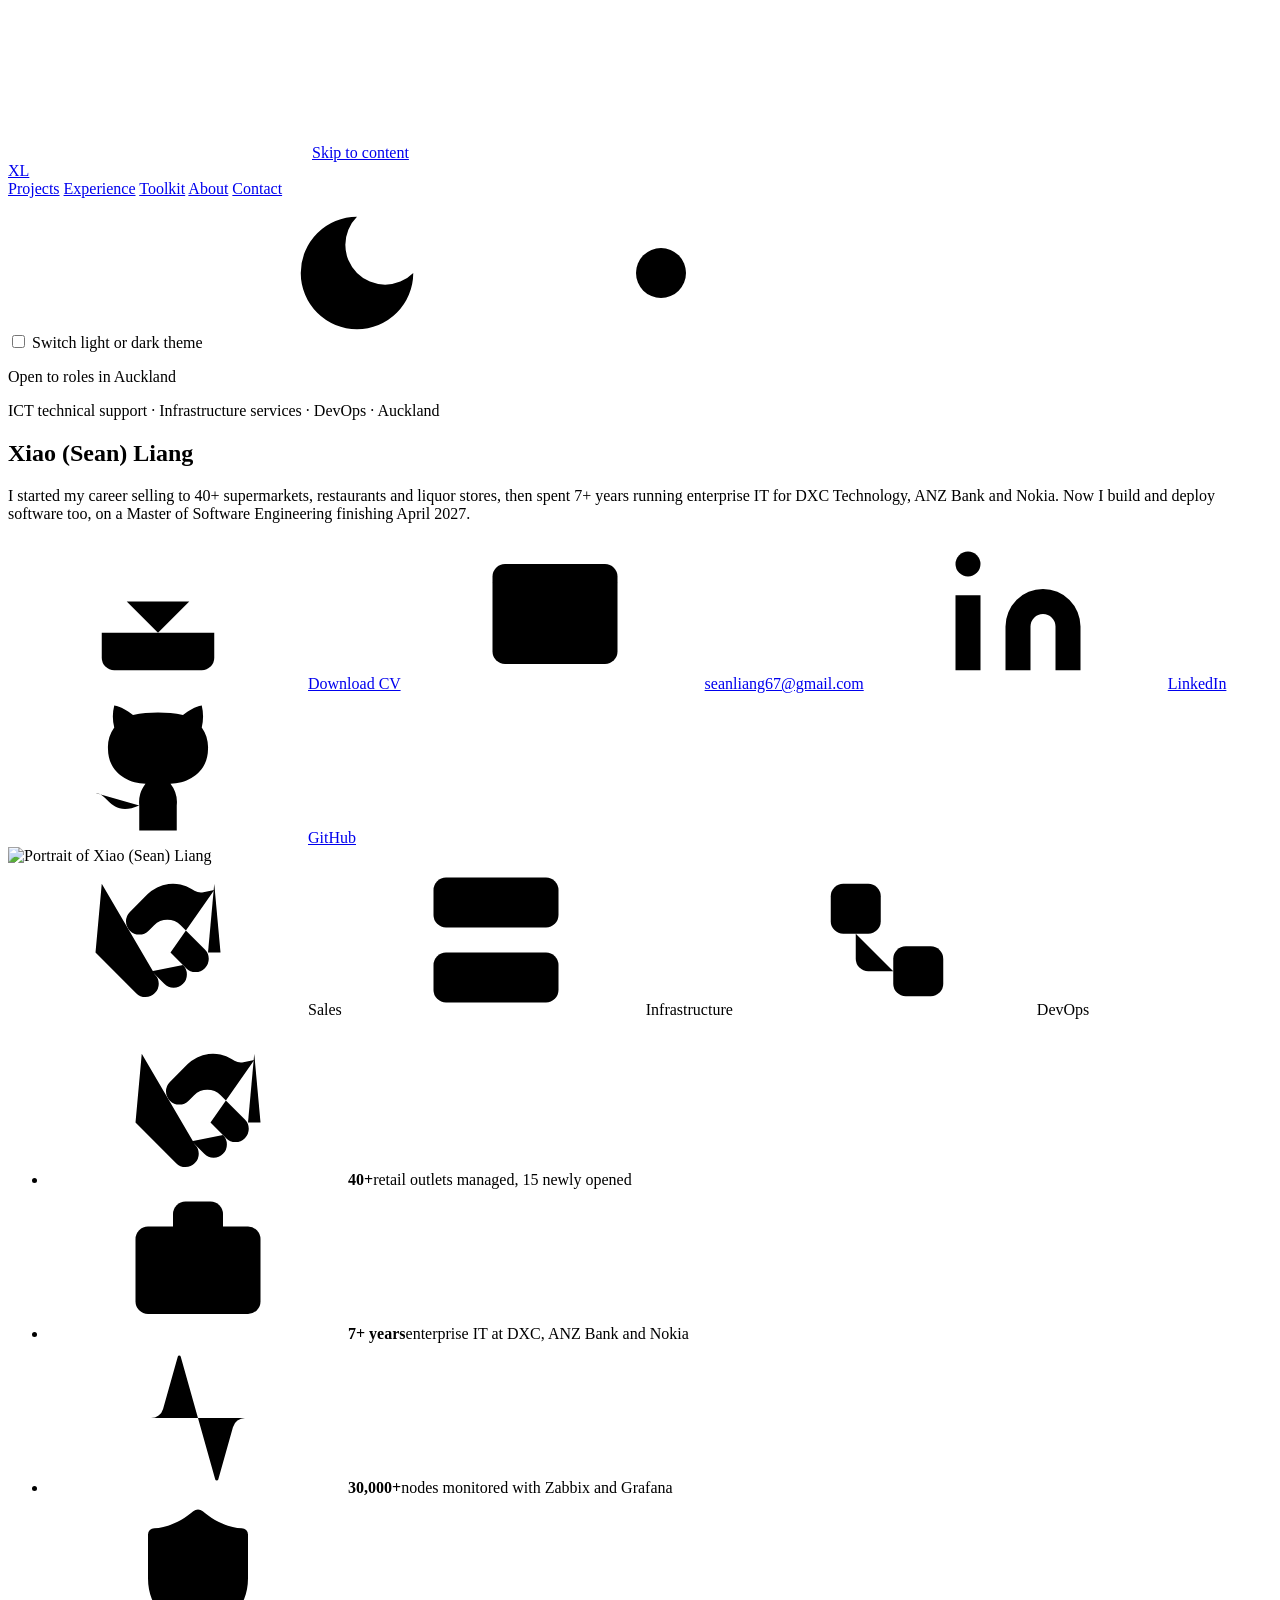
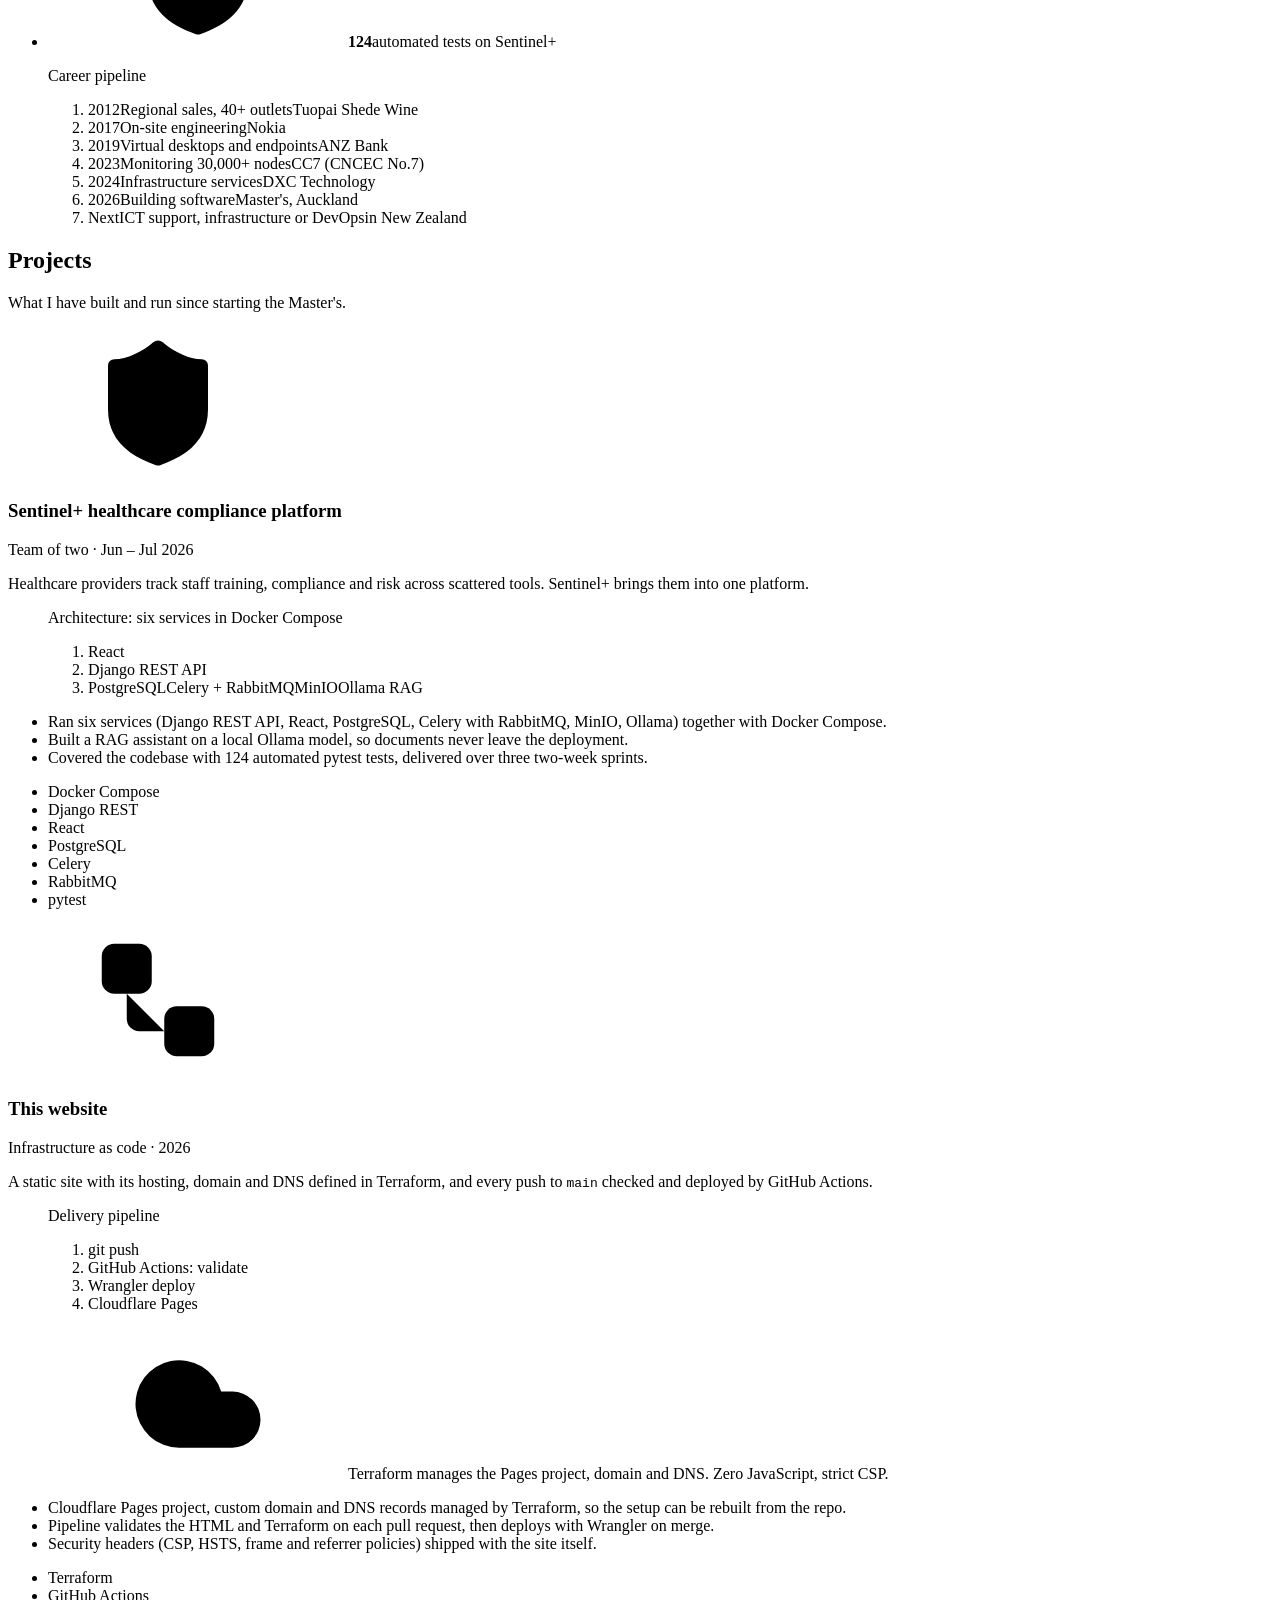
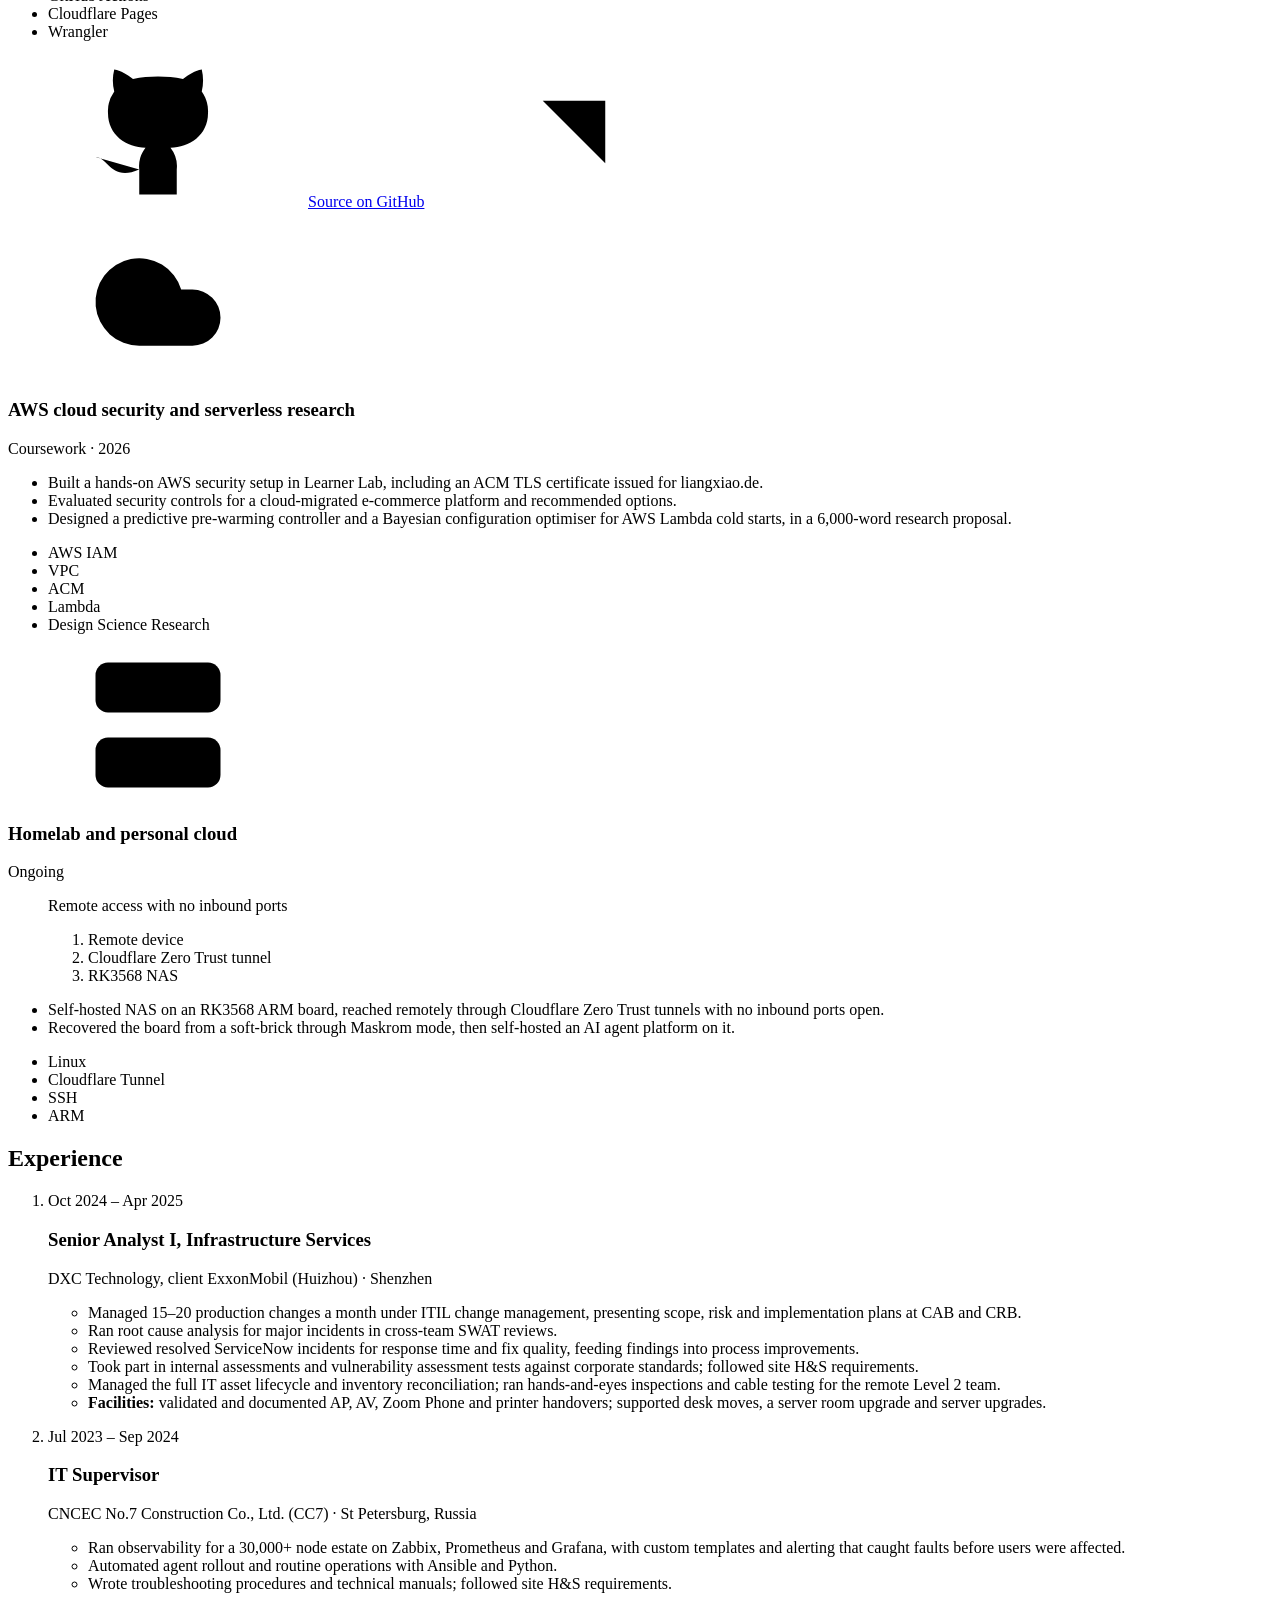
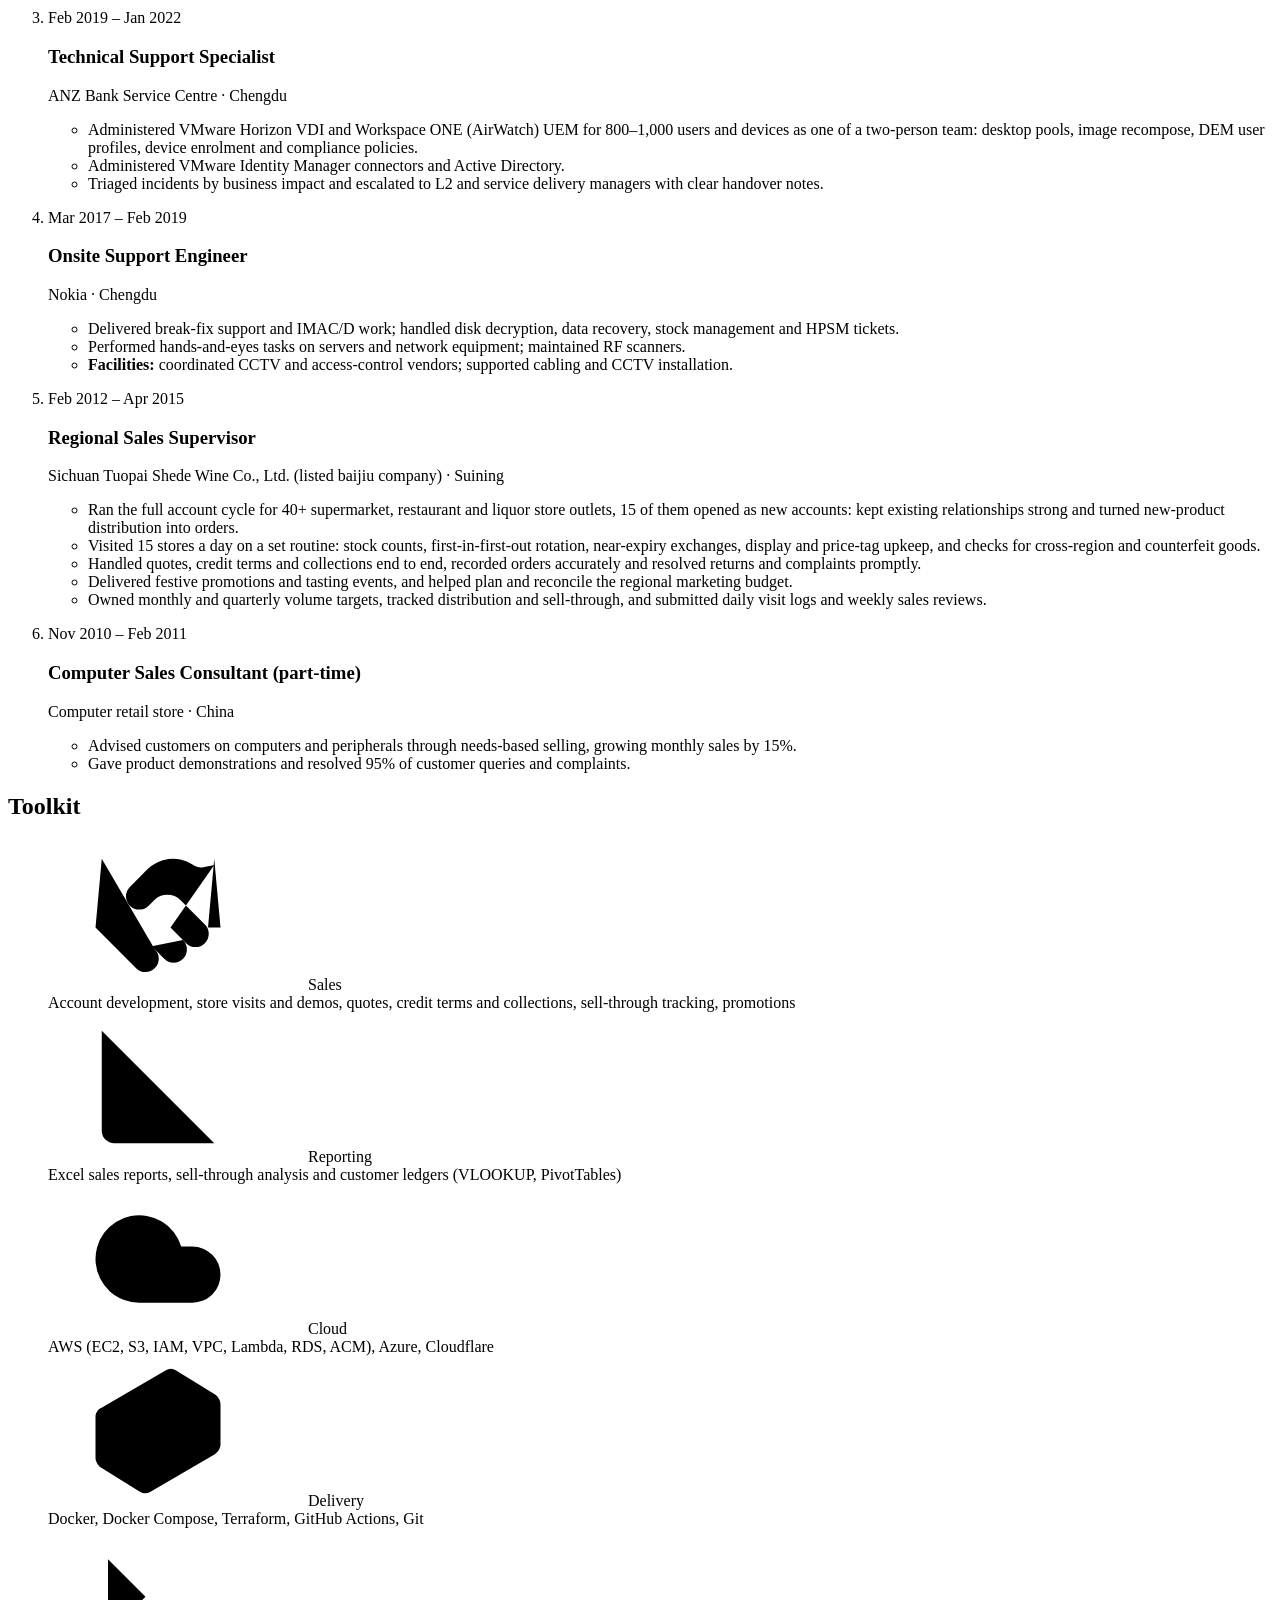
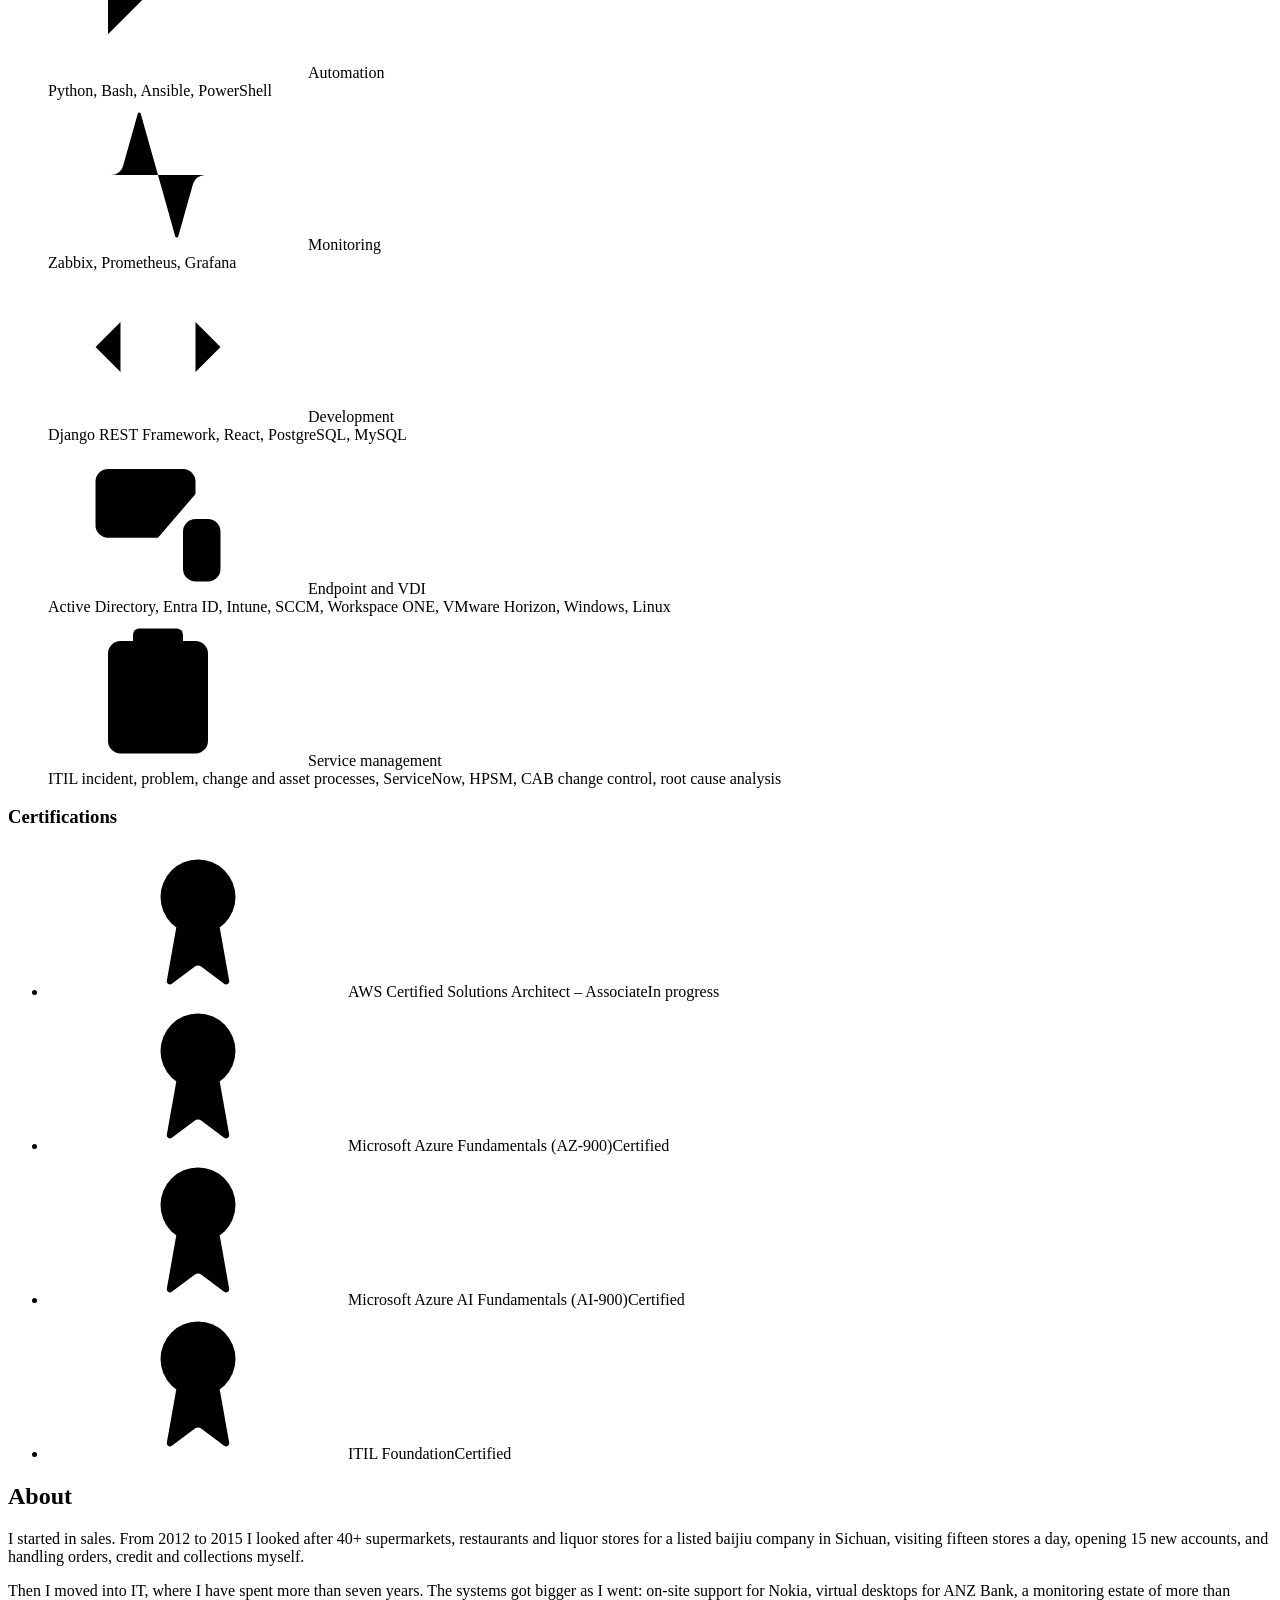
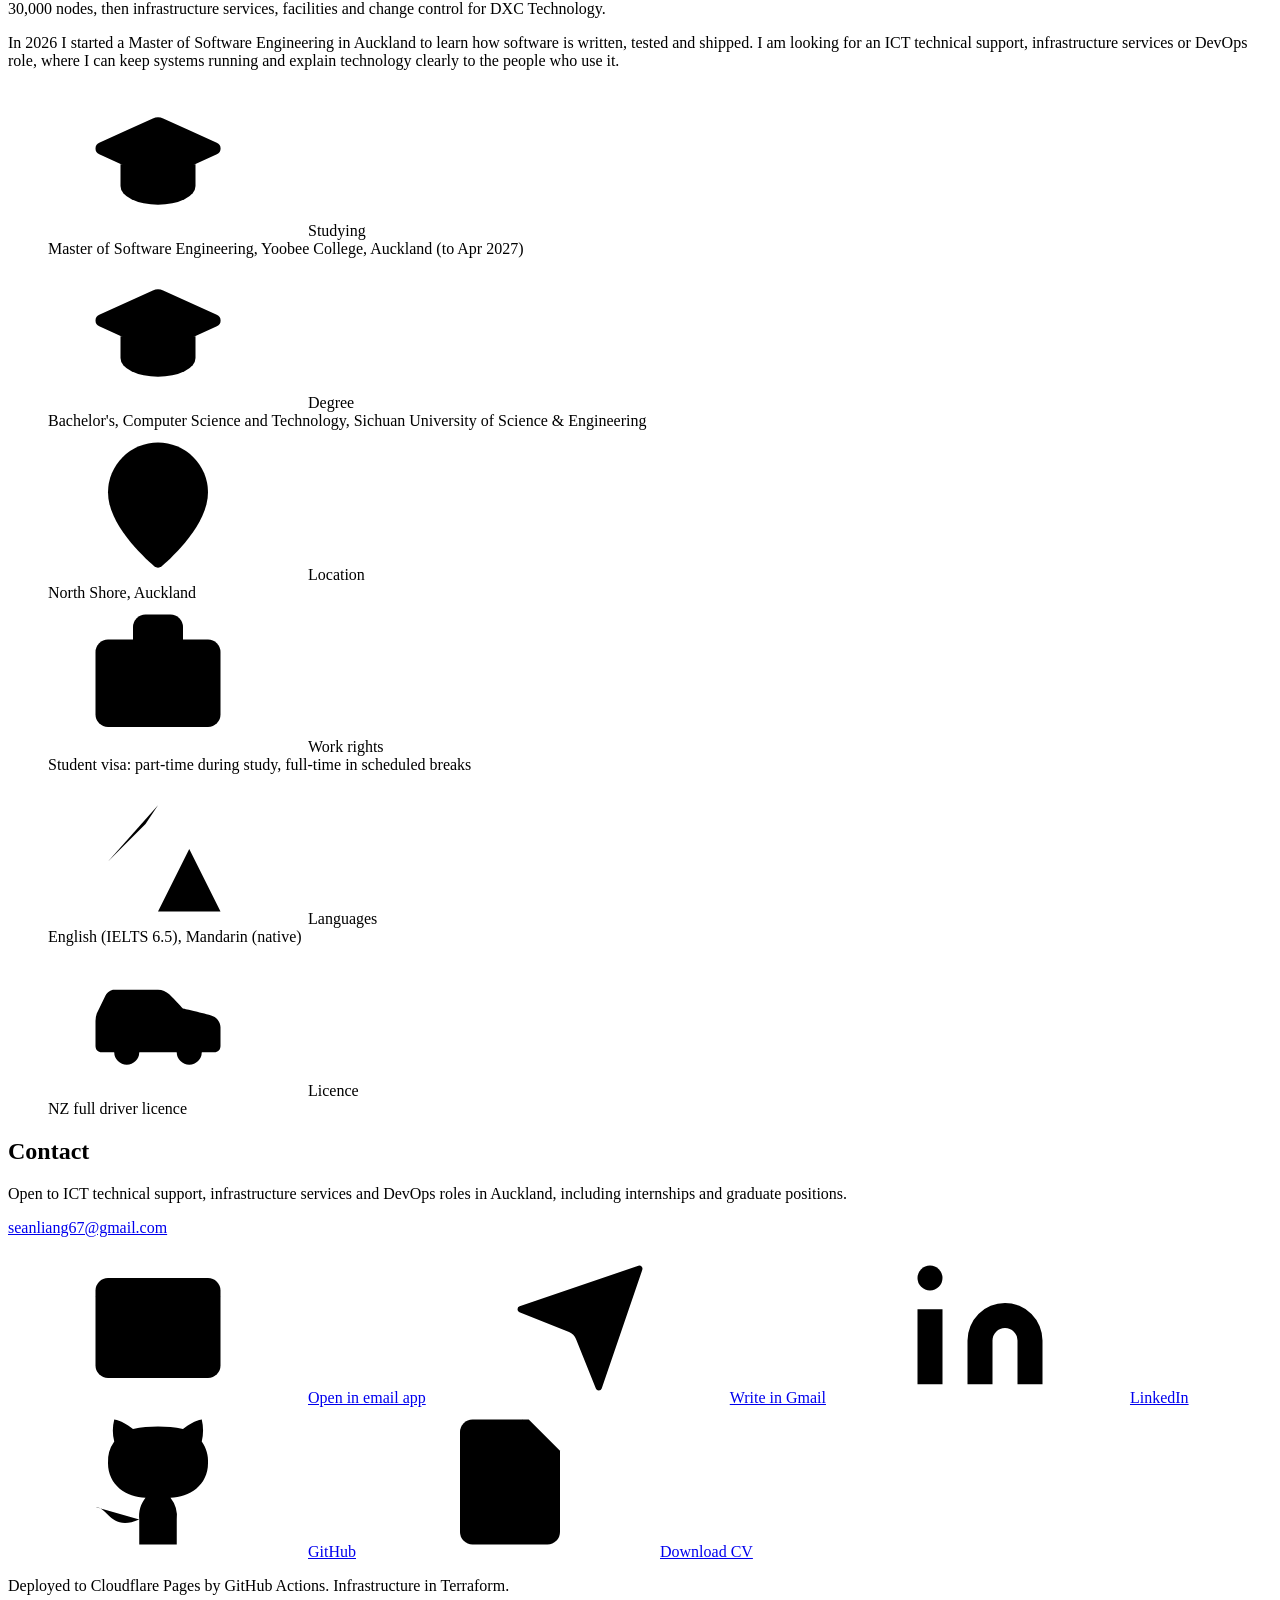
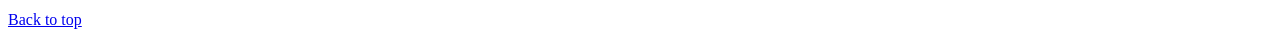
==== commit 5bc17a83: "Align site facts with current CVs and replace CV download - Target roles: ICT technical support, inf" ====
--- a/site/index.html
+++ b/site/index.html
@@ -3,12 +3,12 @@
 <head>
   <meta charset="utf-8">
   <meta name="viewport" content="width=device-width, initial-scale=1">
-  <title>Xiao (Sean) Liang &middot; Sales, Infrastructure and DevOps</title>
-  <meta name="description" content="Xiao (Sean) Liang, Auckland: three years in regional sales, nine years in enterprise IT infrastructure at DXC Technology, ANZ Bank and Nokia, now on a Master of Software Engineering.">
+  <title>Xiao (Sean) Liang &middot; ICT, Infrastructure and DevOps</title>
+  <meta name="description" content="Xiao (Sean) Liang, Auckland: three years in regional sales, 7+ years in enterprise IT infrastructure at DXC Technology, ANZ Bank and Nokia, now on a Master of Software Engineering.">
   <meta name="color-scheme" content="light dark">
   <meta property="og:type" content="website">
-  <meta property="og:title" content="Xiao (Sean) Liang &middot; Software Sales, Infrastructure and DevOps">
-  <meta property="og:description" content="Regional sales, then nine years of enterprise IT infrastructure, now building and deploying software. Based in Auckland.">
+  <meta property="og:title" content="Xiao (Sean) Liang &middot; ICT Technical Support, Infrastructure and DevOps">
+  <meta property="og:description" content="Regional sales, then 7+ years of enterprise IT infrastructure, now building and deploying software. Based in Auckland.">
   <meta property="og:url" content="https://liangxiao.de/">
   <meta property="og:image" content="https://liangxiao.de/img/sean-640.jpg">
   <meta name="twitter:card" content="summary">
@@ -77,11 +77,11 @@
       <div class="hero-grid">
         <div class="hero-text">
           <p class="open-badge"><span class="pulse" aria-hidden="true"></span>Open to roles in Auckland</p>
-          <p class="role">Software sales &middot; Infrastructure services &middot; DevOps &middot; Auckland</p>
+          <p class="role">ICT technical support &middot; Infrastructure services &middot; DevOps &middot; Auckland</p>
           <h1>Xiao (Sean) Liang</h1>
-          <p class="lede">I started my career selling to 120 supermarkets, restaurants and liquor stores, then spent nine years running enterprise IT for DXC Technology, ANZ Bank and Nokia. Now I build and deploy software too, on a Master of Software Engineering finishing April 2027.</p>
+          <p class="lede">I started my career selling to 40+ supermarkets, restaurants and liquor stores, then spent 7+ years running enterprise IT for DXC Technology, ANZ Bank and Nokia. Now I build and deploy software too, on a Master of Software Engineering finishing April 2027.</p>
           <div class="actions">
-            <a class="btn primary" href="/cv/Xiao_Liang_CV.pdf?v=20261118" download><svg class="icon" aria-hidden="true"><use href="#i-download"/></svg>Download CV</a>
+            <a class="btn primary" href="/cv/Xiao_Liang_CV.pdf?v=20261127" download><svg class="icon" aria-hidden="true"><use href="#i-download"/></svg>Download CV</a>
             <!--email_off--><a class="btn" href="mailto:seanliang67@gmail.com"><svg class="icon" aria-hidden="true"><use href="#i-mail"/></svg>seanliang67@gmail.com</a><!--/email_off-->
             <a class="btn" href="https://www.linkedin.com/in/sean-liang-628704115" rel="noopener"><svg class="icon" aria-hidden="true"><use href="#i-linkedin"/></svg>LinkedIn</a>
             <a class="btn" href="https://github.com/sean-xiaoliang" rel="noopener"><svg class="icon" aria-hidden="true"><use href="#i-github"/></svg>GitHub</a>
@@ -101,8 +101,8 @@
       </div>
 
       <ul class="stats">
-        <li><svg class="icon" aria-hidden="true"><use href="#i-handshake"/></svg><strong>120</strong><span>retail outlets managed in regional sales</span></li>
-        <li><svg class="icon" aria-hidden="true"><use href="#i-briefcase"/></svg><strong>9 years</strong><span>enterprise IT at DXC, ANZ Bank and Nokia</span></li>
+        <li><svg class="icon" aria-hidden="true"><use href="#i-handshake"/></svg><strong>40+</strong><span>retail outlets managed, 15 newly opened</span></li>
+        <li><svg class="icon" aria-hidden="true"><use href="#i-briefcase"/></svg><strong>7+ years</strong><span>enterprise IT at DXC, ANZ Bank and Nokia</span></li>
         <li><svg class="icon" aria-hidden="true"><use href="#i-activity"/></svg><strong>30,000+</strong><span>nodes monitored with Zabbix and Grafana</span></li>
         <li><svg class="icon" aria-hidden="true"><use href="#i-shield-check"/></svg><strong>124</strong><span>automated tests on Sentinel+</span></li>
       </ul>
@@ -110,13 +110,13 @@
       <figure class="pipeline" aria-labelledby="pipeline-cap">
         <figcaption id="pipeline-cap">Career pipeline</figcaption>
         <ol>
-          <li class="stage done"><span class="yr">2012</span><span class="name">Regional sales, 120 outlets</span><span class="where">Tuopai Shede Wine</span></li>
-          <li class="stage done"><span class="yr">2015</span><span class="name">On-site engineering</span><span class="where">Nokia</span></li>
+          <li class="stage done"><span class="yr">2012</span><span class="name">Regional sales, 40+ outlets</span><span class="where">Tuopai Shede Wine</span></li>
+          <li class="stage done"><span class="yr">2017</span><span class="name">On-site engineering</span><span class="where">Nokia</span></li>
           <li class="stage done"><span class="yr">2019</span><span class="name">Virtual desktops and endpoints</span><span class="where">ANZ Bank</span></li>
           <li class="stage done"><span class="yr">2023</span><span class="name">Monitoring 30,000+ nodes</span><span class="where">CC7 (CNCEC No.7)</span></li>
           <li class="stage done"><span class="yr">2024</span><span class="name">Infrastructure services</span><span class="where">DXC Technology</span></li>
           <li class="stage done"><span class="yr">2026</span><span class="name">Building software</span><span class="where">Master's, Auckland</span></li>
-          <li class="stage next"><span class="yr">Next</span><span class="name">Sales, infrastructure or DevOps</span><span class="where">in New Zealand</span></li>
+          <li class="stage next"><span class="yr">Next</span><span class="name">ICT support, infrastructure or DevOps</span><span class="where">in New Zealand</span></li>
         </ol>
       </figure>
     </section>
@@ -229,10 +229,10 @@
           <h3>Senior Analyst I, Infrastructure Services</h3>
           <p class="org">DXC Technology, client ExxonMobil (Huizhou) &middot; Shenzhen</p>
           <ul>
-            <li>Owned changes end to end, presenting scope, risk and implementation plans at CAB and CRB.</li>
+            <li>Managed 15&ndash;20 production changes a month under ITIL change management, presenting scope, risk and implementation plans at CAB and CRB.</li>
             <li>Ran root cause analysis for major incidents in cross-team SWAT reviews.</li>
             <li>Reviewed resolved ServiceNow incidents for response time and fix quality, feeding findings into process improvements.</li>
-            <li>Led internal audits and vulnerability assessments against corporate standards; followed site H&amp;S requirements.</li>
+            <li>Took part in internal assessments and vulnerability assessment tests against corporate standards; followed site H&amp;S requirements.</li>
             <li>Managed the full IT asset lifecycle and inventory reconciliation; ran hands-and-eyes inspections and cable testing for the remote Level 2 team.</li>
             <li><strong>Facilities:</strong> validated and documented AP, AV, Zoom Phone and printer handovers; supported desk moves, a server room upgrade and server upgrades.</li>
           </ul>
@@ -252,13 +252,13 @@
           <h3>Technical Support Specialist</h3>
           <p class="org">ANZ Bank Service Centre &middot; Chengdu</p>
           <ul>
-            <li>Supported VMware Horizon VDI and Workspace ONE (AirWatch) UEM: desktop pools, image recompose, DEM user profiles, device enrolment and compliance policies.</li>
+            <li>Administered VMware Horizon VDI and Workspace ONE (AirWatch) UEM for 800&ndash;1,000 users and devices as one of a two-person team: desktop pools, image recompose, DEM user profiles, device enrolment and compliance policies.</li>
             <li>Administered VMware Identity Manager connectors and Active Directory.</li>
             <li>Triaged incidents by business impact and escalated to L2 and service delivery managers with clear handover notes.</li>
           </ul>
         </li>
         <li class="reveal">
-          <p class="when">Sep 2015 &ndash; Feb 2019</p>
+          <p class="when">Mar 2017 &ndash; Feb 2019</p>
           <h3>Onsite Support Engineer</h3>
           <p class="org">Nokia &middot; Chengdu</p>
           <ul>
@@ -272,7 +272,7 @@
           <h3>Regional Sales Supervisor</h3>
           <p class="org">Sichuan Tuopai Shede Wine Co., Ltd. (listed baijiu company) &middot; Suining</p>
           <ul>
-            <li>Ran the full account cycle for 120 supermarket, restaurant and liquor store outlets: kept existing relationships strong, opened untapped outlets and turned new-product distribution into orders.</li>
+            <li>Ran the full account cycle for 40+ supermarket, restaurant and liquor store outlets, 15 of them opened as new accounts: kept existing relationships strong and turned new-product distribution into orders.</li>
             <li>Visited 15 stores a day on a set routine: stock counts, first-in-first-out rotation, near-expiry exchanges, display and price-tag upkeep, and checks for cross-region and counterfeit goods.</li>
             <li>Handled quotes, credit terms and collections end to end, recorded orders accurately and resolved returns and complaints promptly.</li>
             <li>Delivered festive promotions and tasting events, and helped plan and reconcile the regional marketing budget.</li>
@@ -318,9 +318,9 @@
       <h2 id="about-h">About</h2>
       <div class="about">
         <div class="prose">
-          <p>I started in sales. From 2012 to 2015 I looked after 120 supermarkets, restaurants and liquor stores for a listed baijiu company in Sichuan, visiting fifteen stores a day, opening new accounts, and handling orders, credit and collections myself.</p>
-          <p>In 2015 I moved into IT and stayed for nine years. The systems got bigger as I went: on-site support for Nokia, virtual desktops for ANZ Bank, a monitoring estate of more than 30,000 nodes, then infrastructure services, facilities and change control for DXC Technology.</p>
-          <p>In 2026 I started a Master of Software Engineering in Auckland to learn how software is written, tested and shipped. I am looking for a role in software sales, infrastructure services or DevOps, where I can explain technology clearly to customers and keep it running once it is in place.</p>
+          <p>I started in sales. From 2012 to 2015 I looked after 40+ supermarkets, restaurants and liquor stores for a listed baijiu company in Sichuan, visiting fifteen stores a day, opening 15 new accounts, and handling orders, credit and collections myself.</p>
+          <p>Then I moved into IT, where I have spent more than seven years. The systems got bigger as I went: on-site support for Nokia, virtual desktops for ANZ Bank, a monitoring estate of more than 30,000 nodes, then infrastructure services, facilities and change control for DXC Technology.</p>
+          <p>In 2026 I started a Master of Software Engineering in Auckland to learn how software is written, tested and shipped. I am looking for an ICT technical support, infrastructure services or DevOps role, where I can keep systems running and explain technology clearly to the people who use it.</p>
         </div>
         <dl class="facts reveal">
           <div><dt><svg class="icon" aria-hidden="true"><use href="#i-graduation-cap"/></svg>Studying</dt><dd>Master of Software Engineering, Yoobee College, Auckland (to Apr 2027)</dd></div>
@@ -336,14 +336,14 @@
     <section class="section wrap contact" id="contact" aria-labelledby="contact-h">
       <div class="contact-card reveal">
         <h2 id="contact-h">Contact</h2>
-        <p class="intro">Open to software sales, infrastructure services and DevOps roles in Auckland, including internships and graduate positions.</p>
+        <p class="intro">Open to ICT technical support, infrastructure services and DevOps roles in Auckland, including internships and graduate positions.</p>
         <!--email_off--><p class="email"><a href="mailto:seanliang67@gmail.com">seanliang67@gmail.com</a></p><!--/email_off-->
         <div class="actions">
           <!--email_off--><a class="btn primary" href="mailto:seanliang67@gmail.com"><svg class="icon" aria-hidden="true"><use href="#i-mail"/></svg>Open in email app</a>
           <a class="btn" href="https://mail.google.com/mail/?view=cm&amp;fs=1&amp;to=seanliang67@gmail.com" target="_blank" rel="noopener"><svg class="icon" aria-hidden="true"><use href="#i-send"/></svg>Write in Gmail</a><!--/email_off-->
           <a class="btn" href="https://www.linkedin.com/in/sean-liang-628704115" rel="noopener"><svg class="icon" aria-hidden="true"><use href="#i-linkedin"/></svg>LinkedIn</a>
           <a class="btn" href="https://github.com/sean-xiaoliang" rel="noopener"><svg class="icon" aria-hidden="true"><use href="#i-github"/></svg>GitHub</a>
-          <a class="btn" href="/cv/Xiao_Liang_CV.pdf?v=20261118" download><svg class="icon" aria-hidden="true"><use href="#i-file-text"/></svg>Download CV</a>
+          <a class="btn" href="/cv/Xiao_Liang_CV.pdf?v=20261127" download><svg class="icon" aria-hidden="true"><use href="#i-file-text"/></svg>Download CV</a>
         </div>
       </div>
     </section>
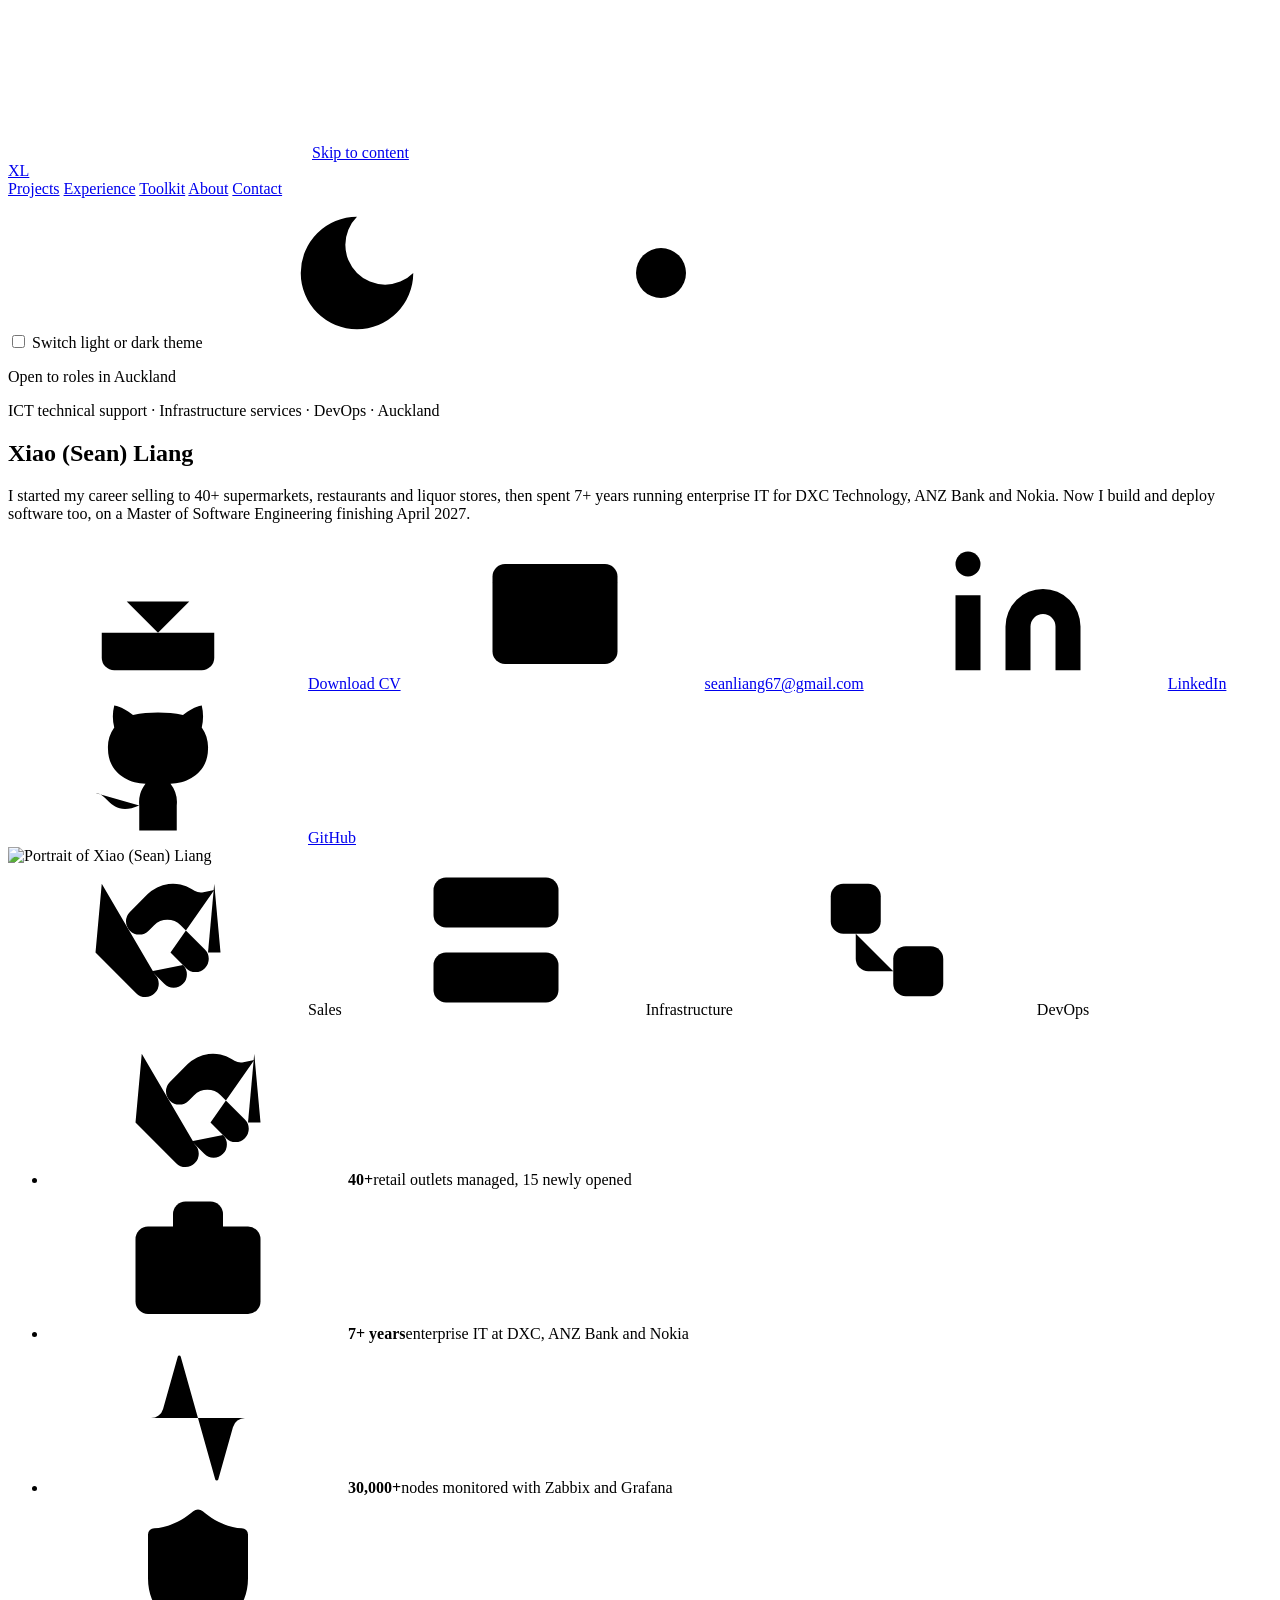
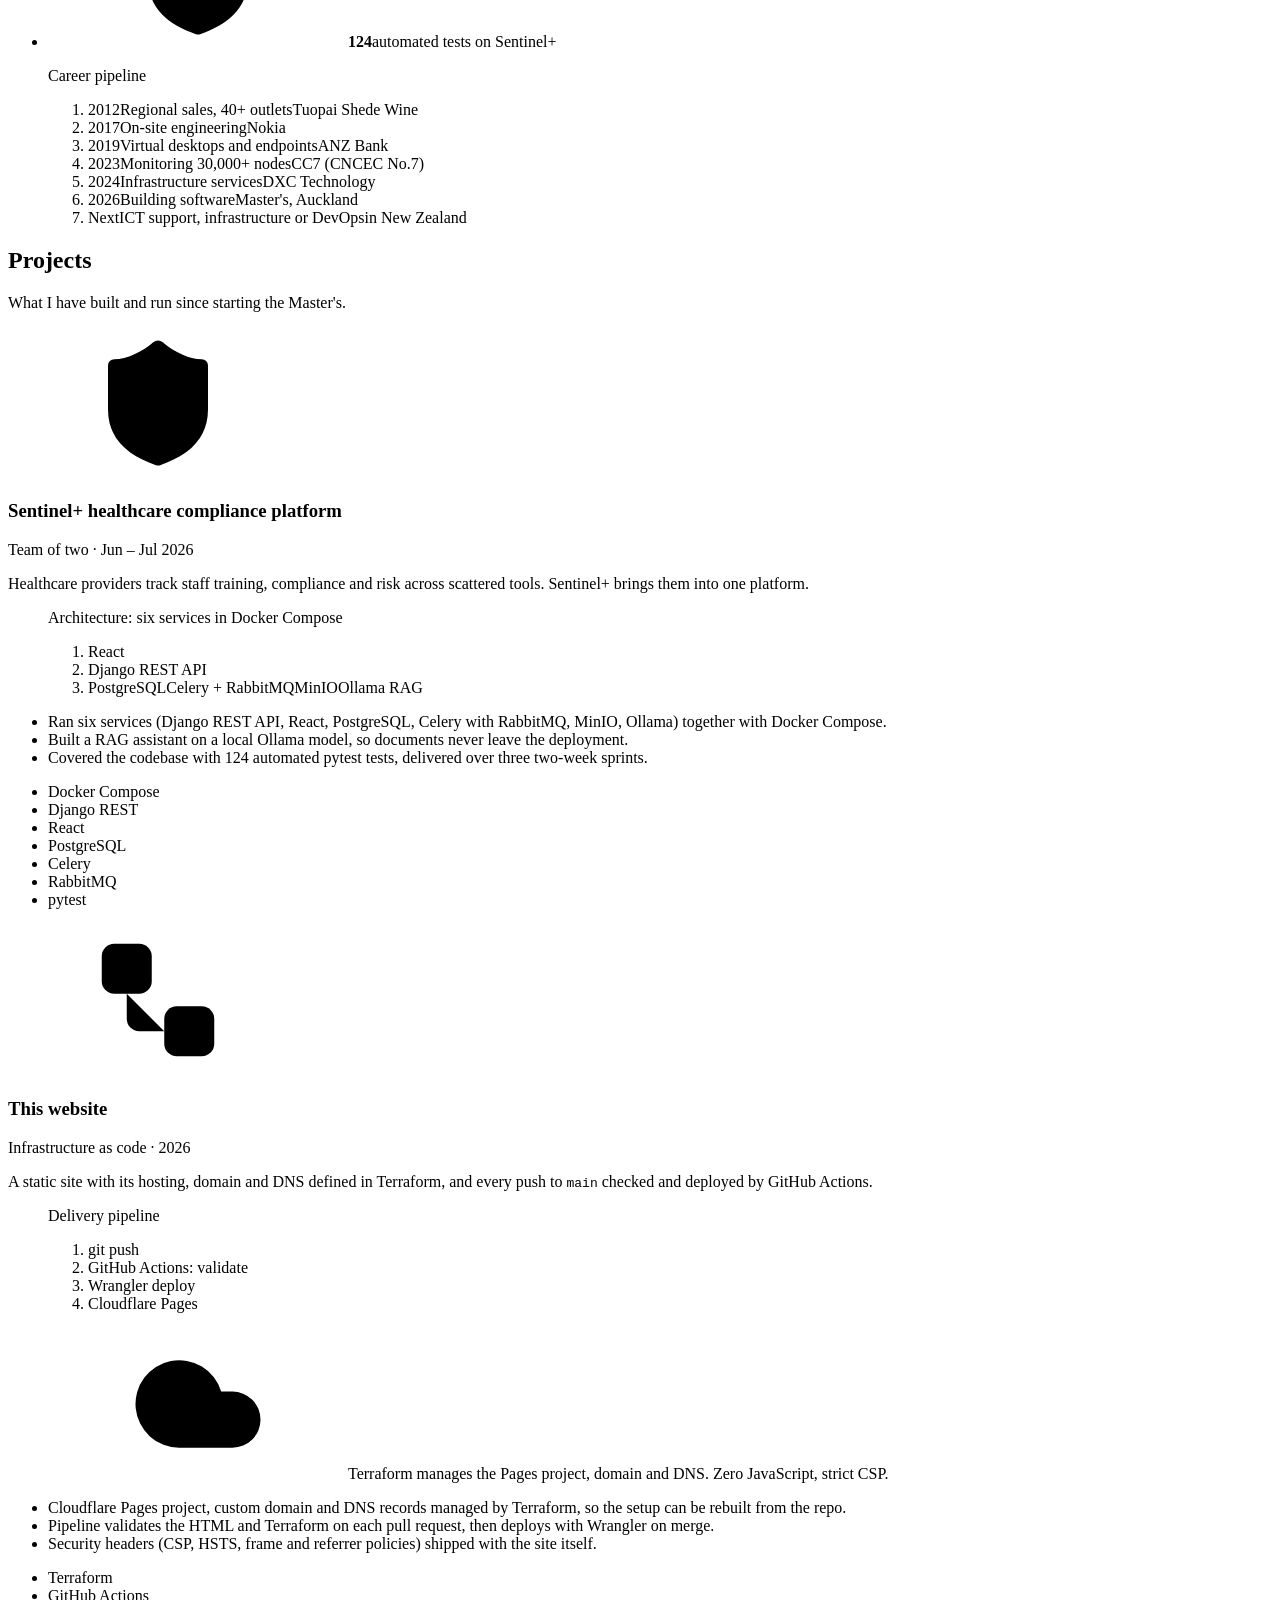
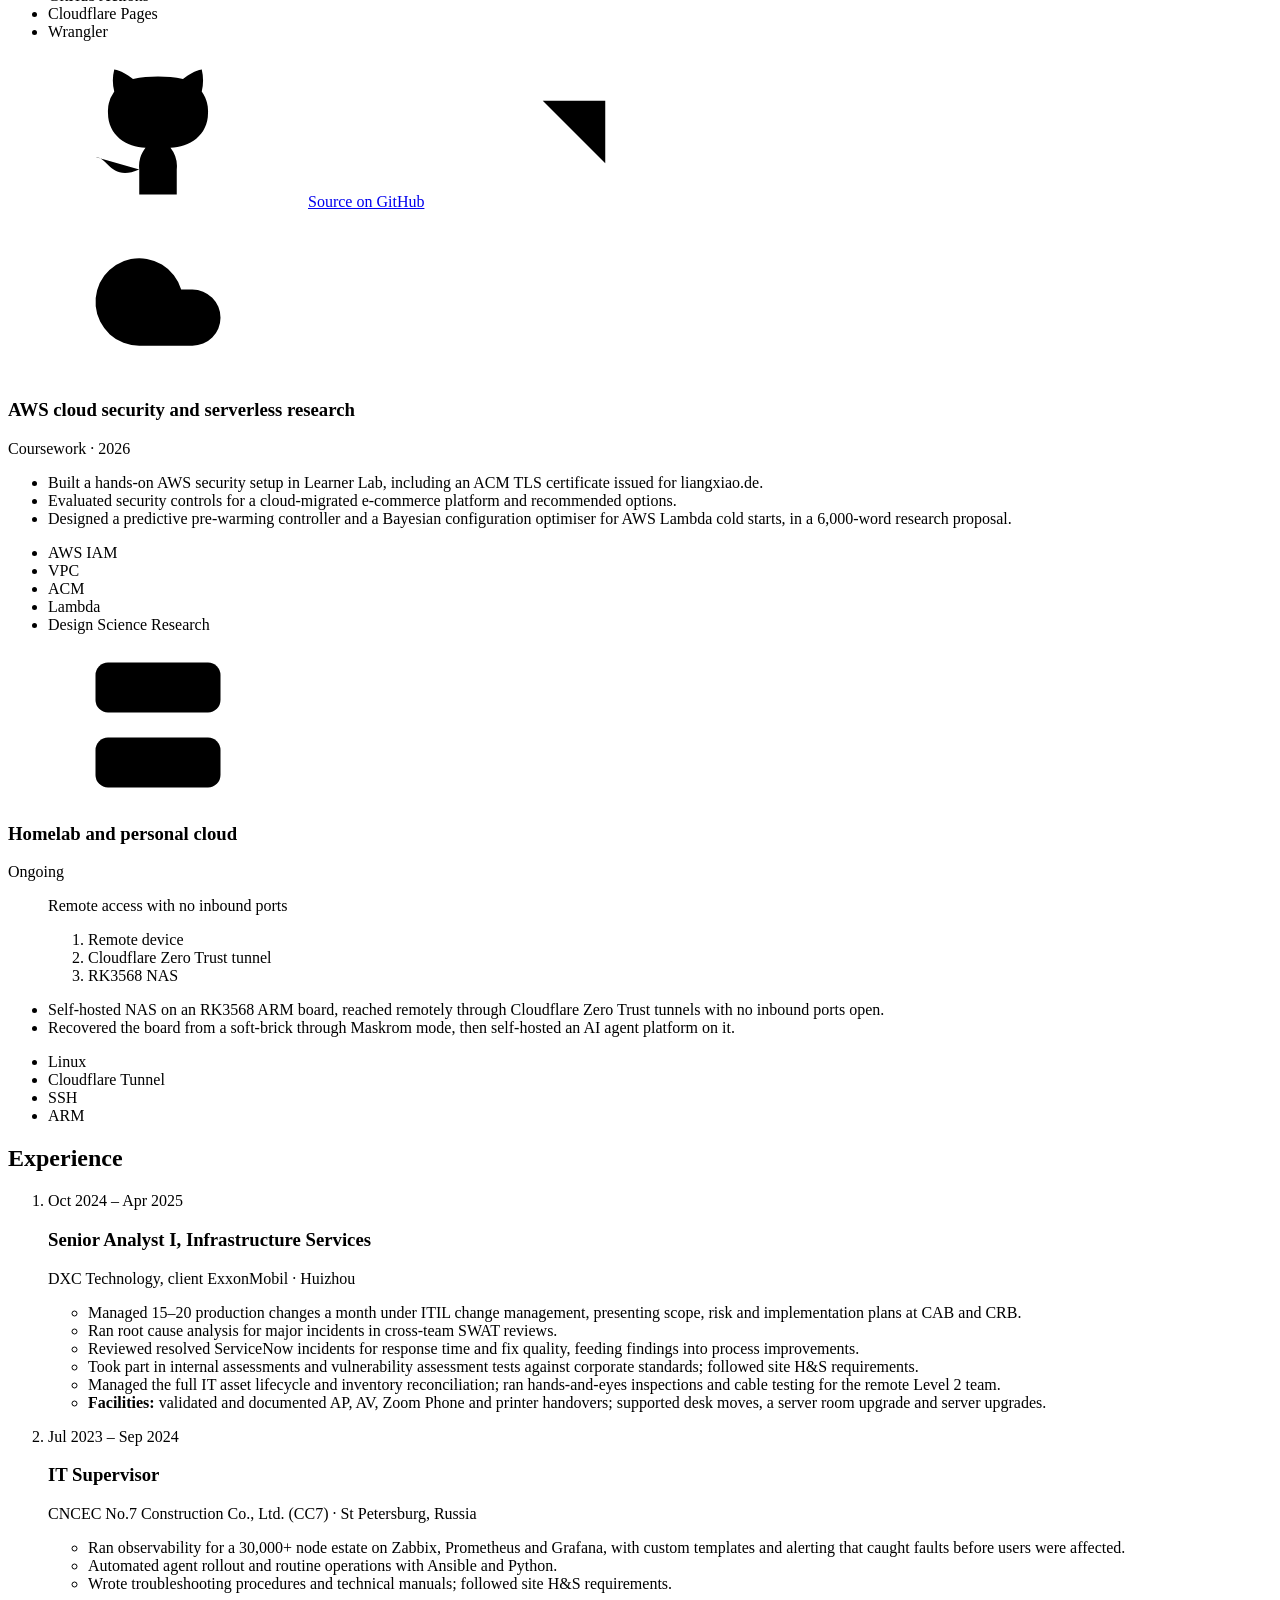
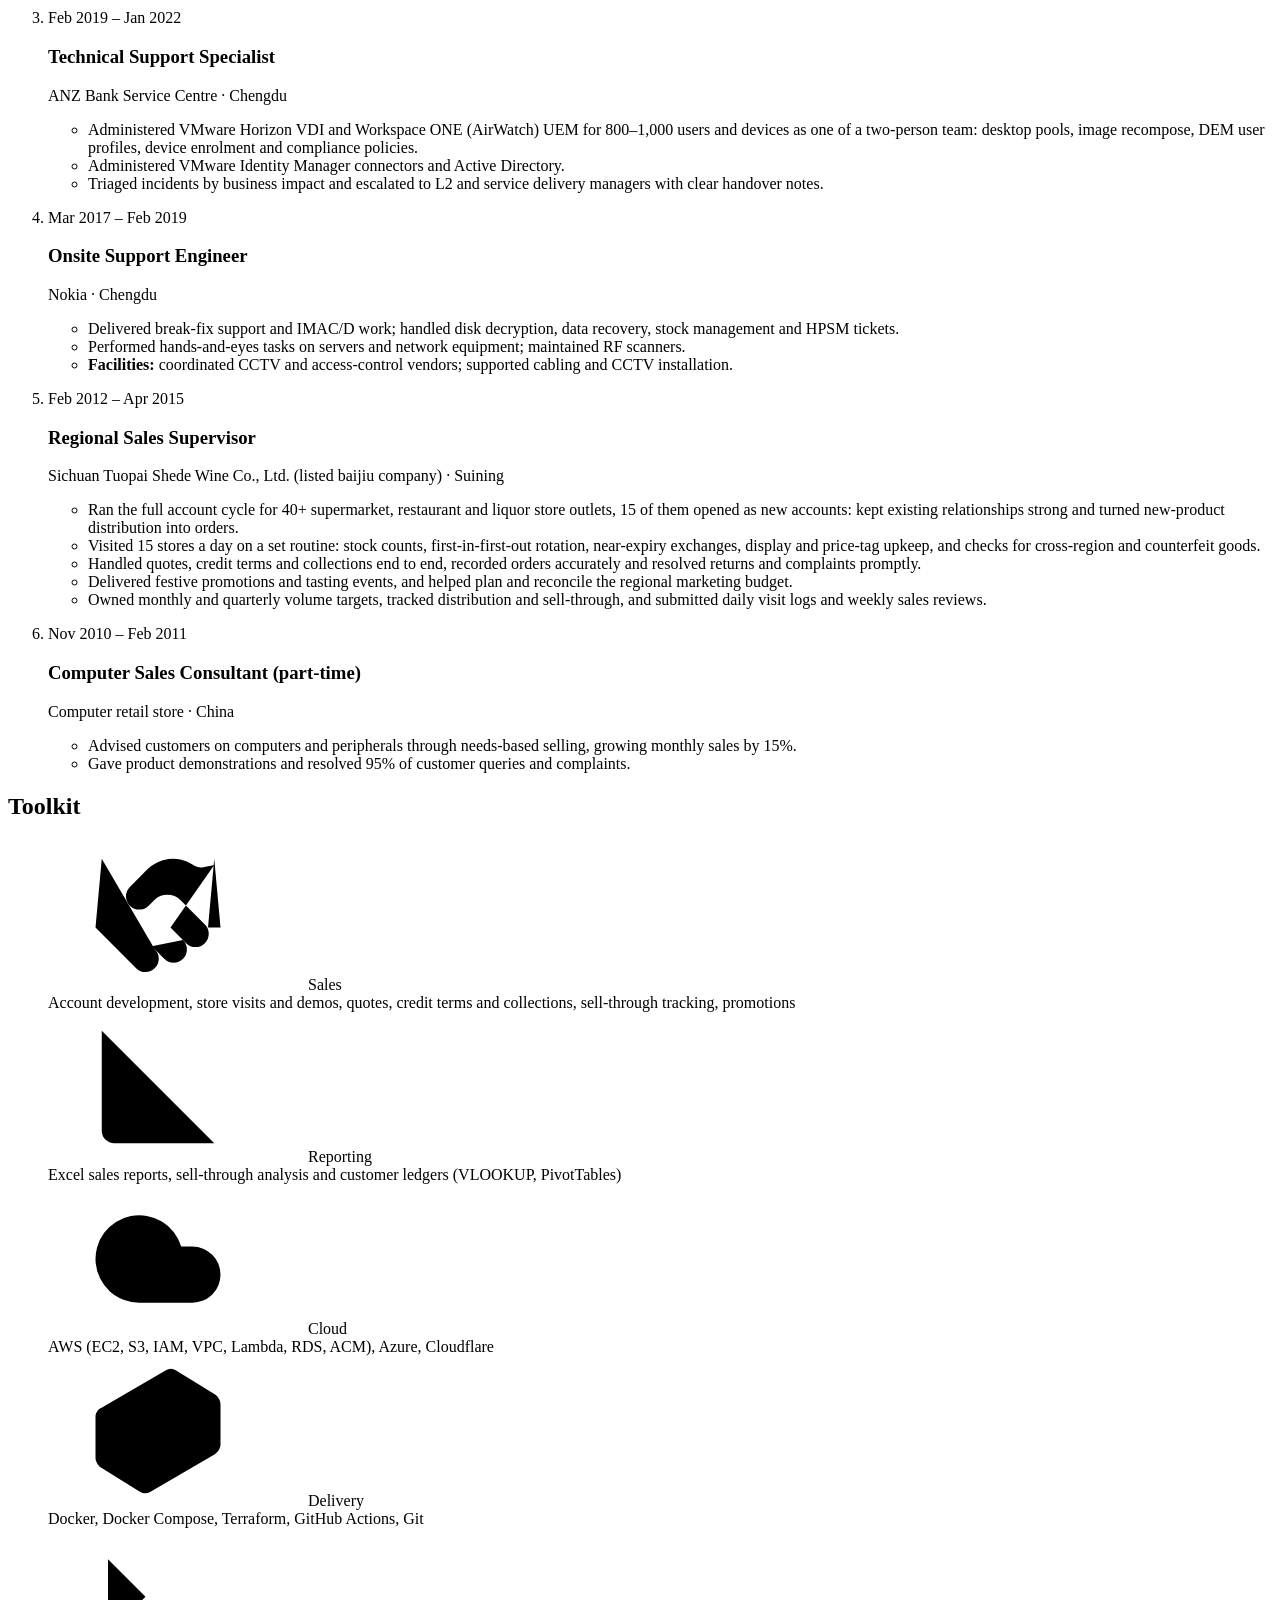
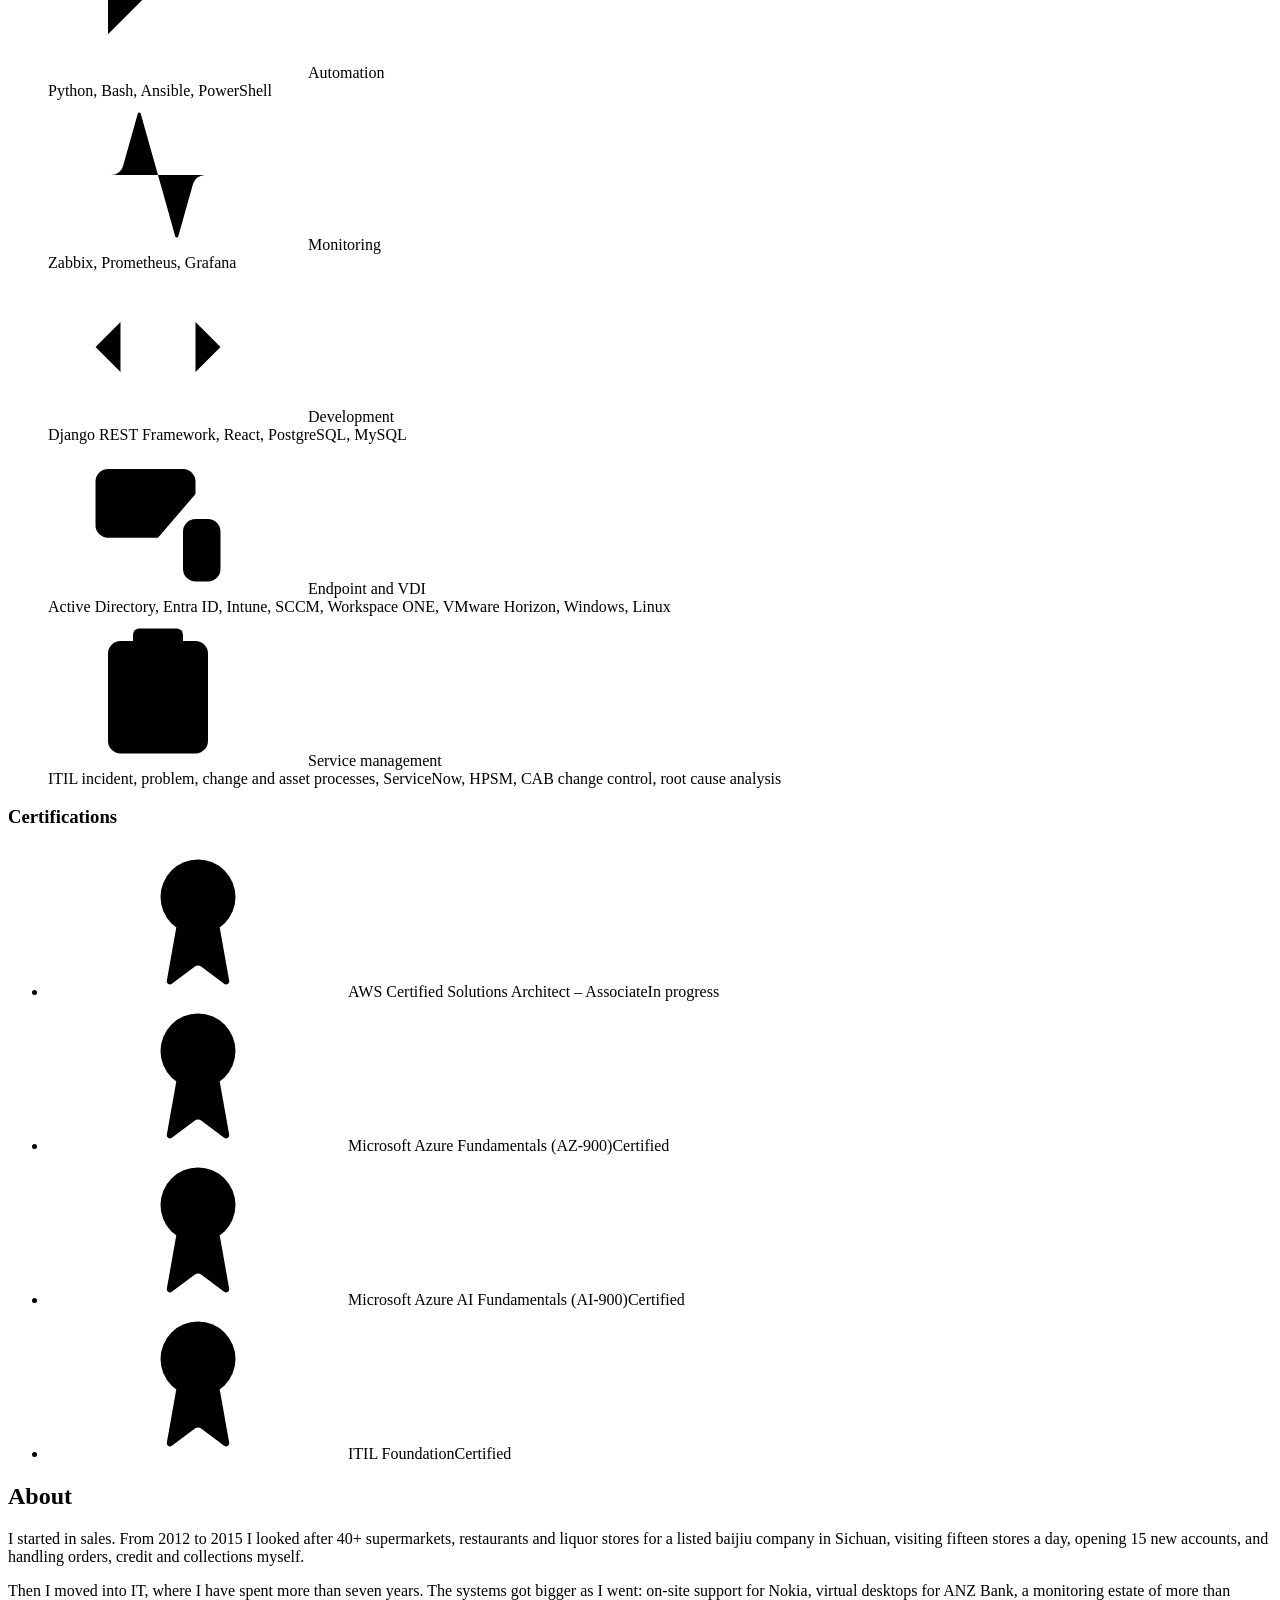
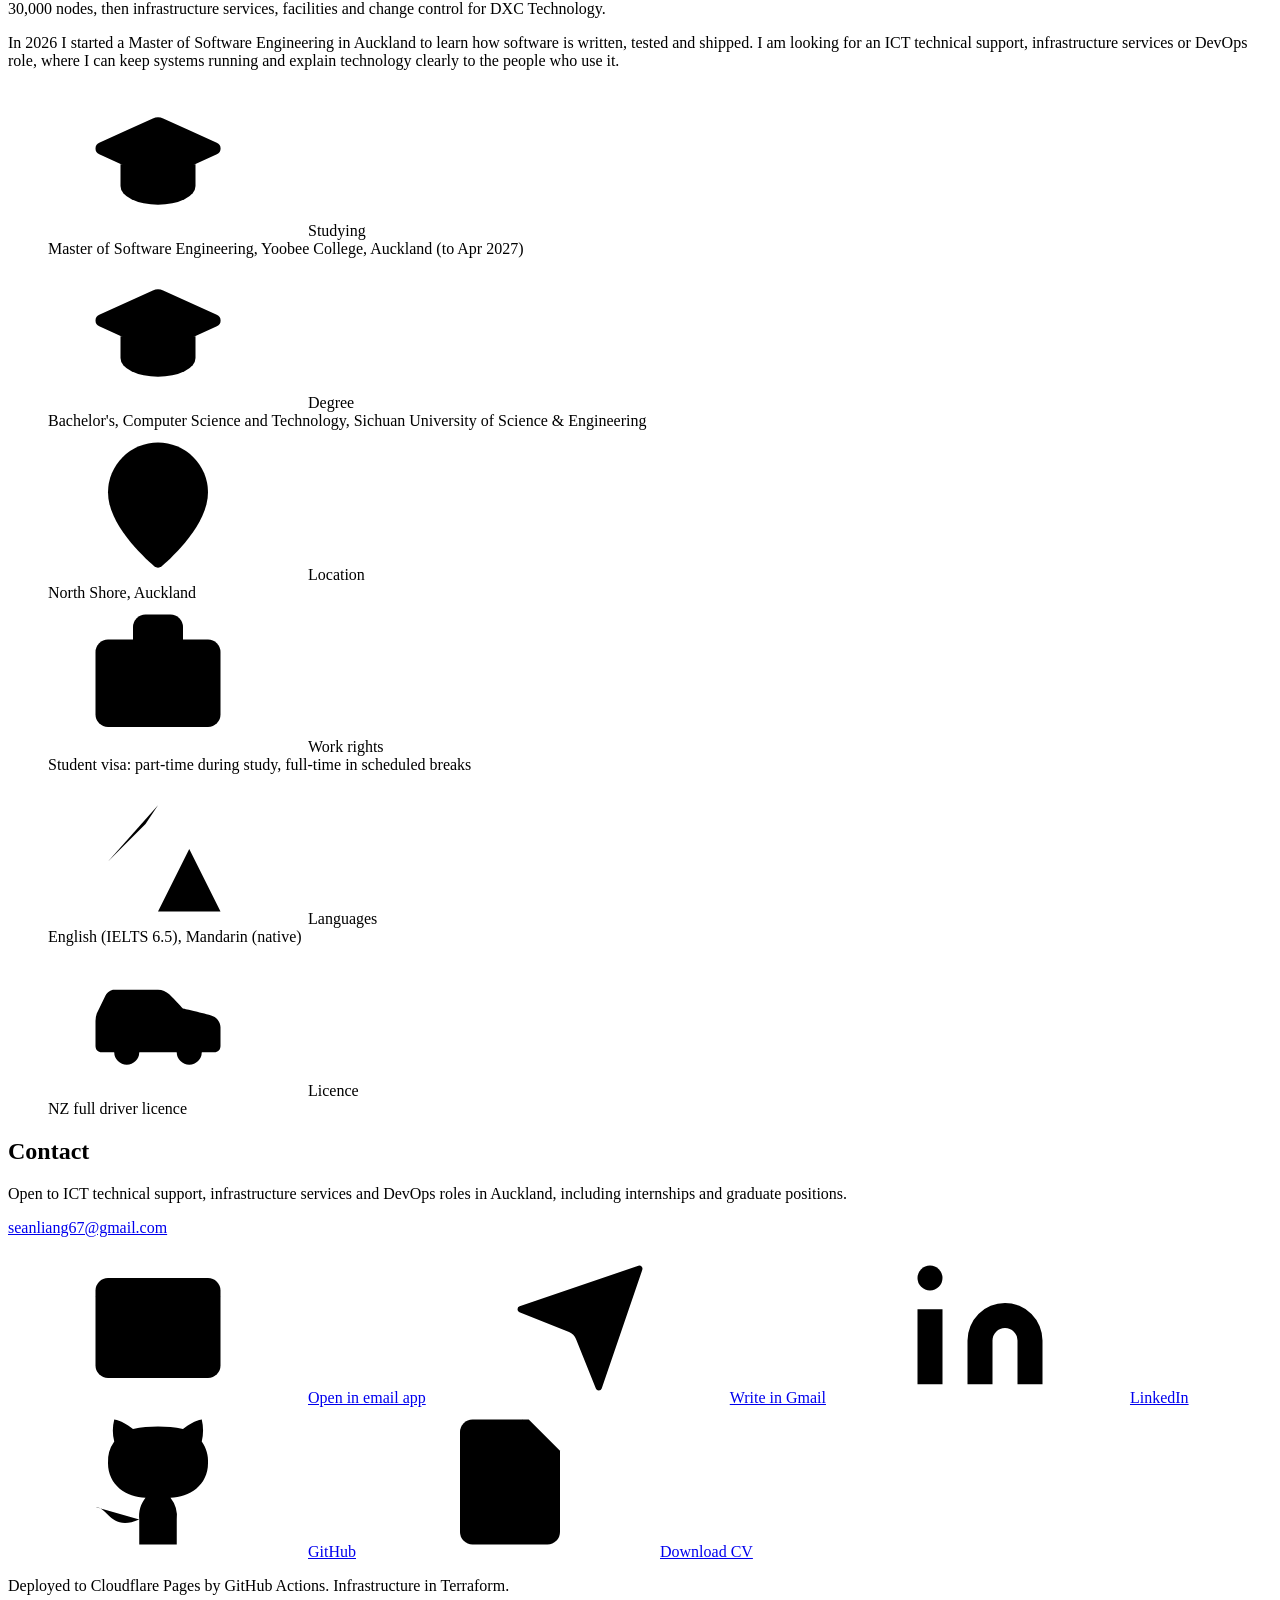
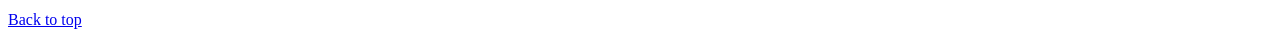
==== commit 4834f786: "DXC location: Huizhou; refresh CV PDF Co-Authored-By: Claude Opus 5.5 <noreply@anthropic.com>" ====
--- a/site/index.html
+++ b/site/index.html
@@ -227,7 +227,7 @@
         <li class="reveal">
           <p class="when">Oct 2024 &ndash; Apr 2025</p>
           <h3>Senior Analyst I, Infrastructure Services</h3>
-          <p class="org">DXC Technology, client ExxonMobil (Huizhou) &middot; Shenzhen</p>
+          <p class="org">DXC Technology, client ExxonMobil &middot; Huizhou</p>
           <ul>
             <li>Managed 15&ndash;20 production changes a month under ITIL change management, presenting scope, risk and implementation plans at CAB and CRB.</li>
             <li>Ran root cause analysis for major incidents in cross-team SWAT reviews.</li>
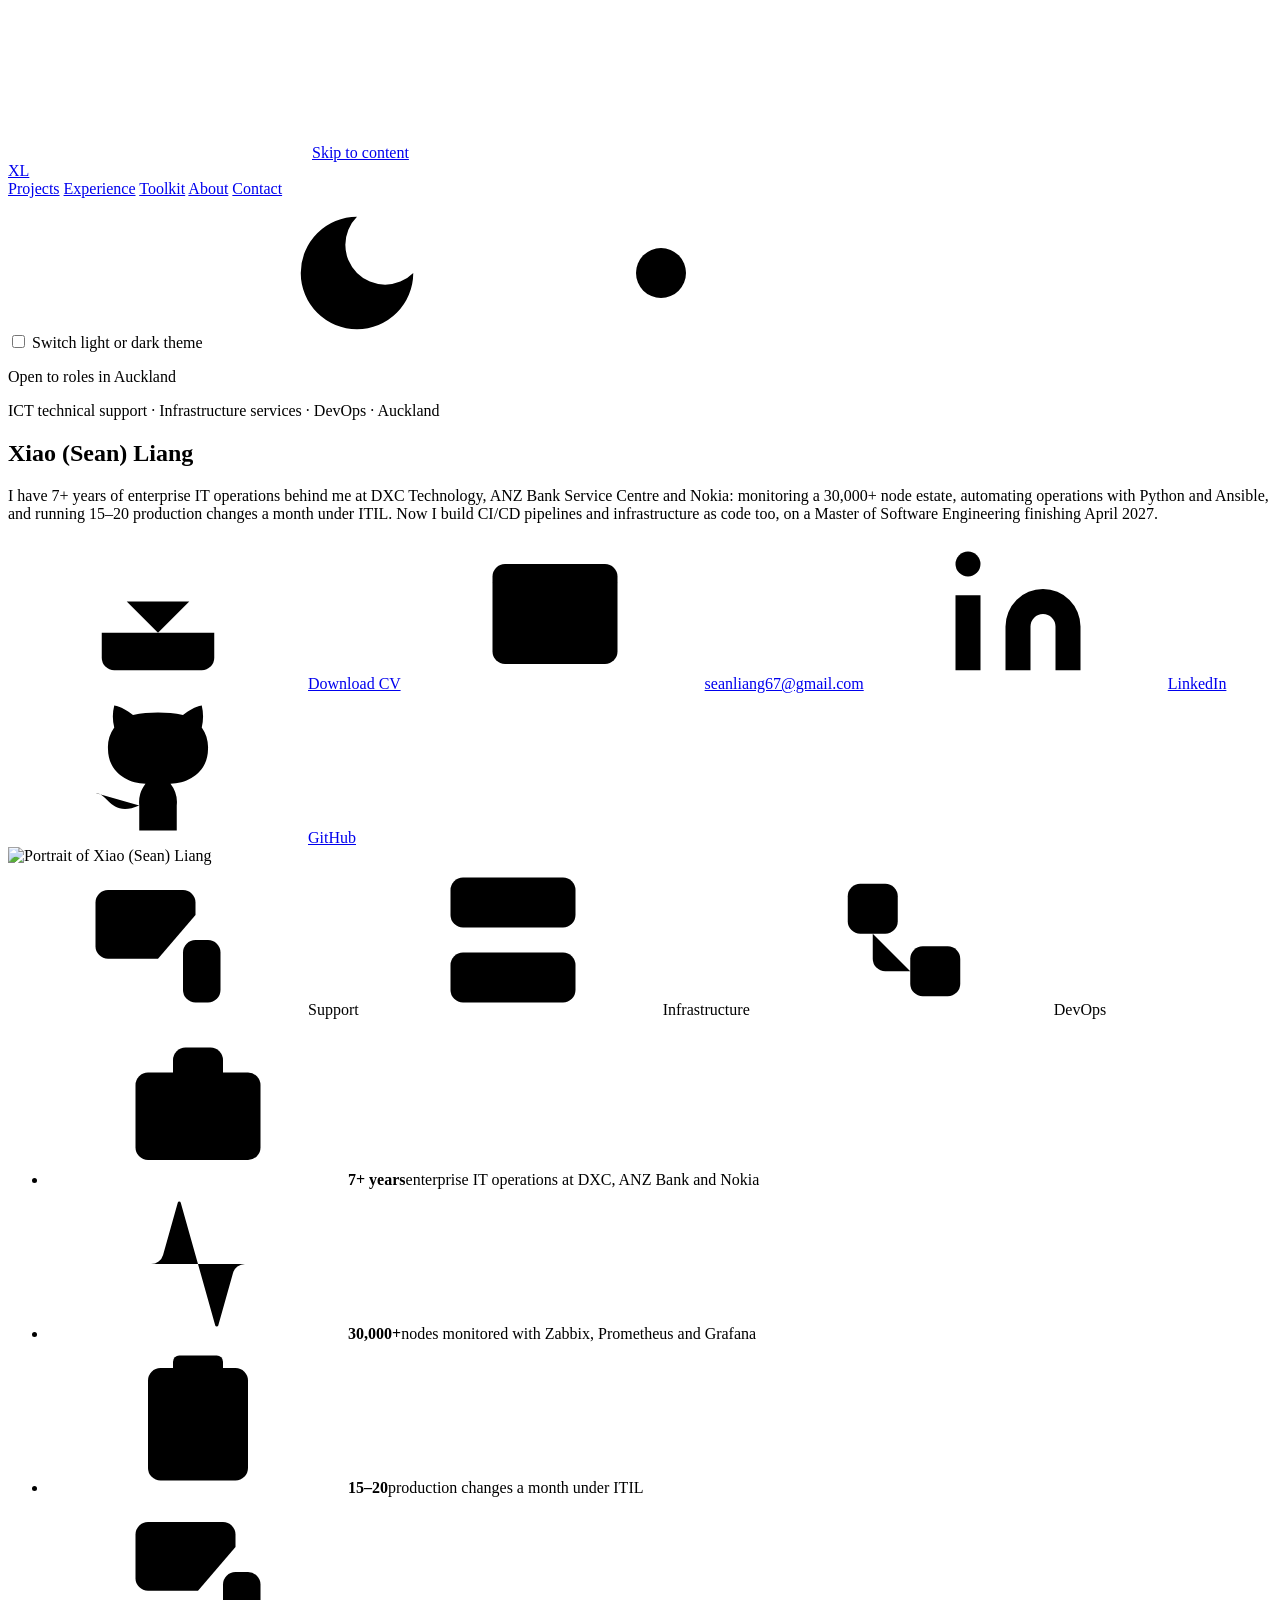
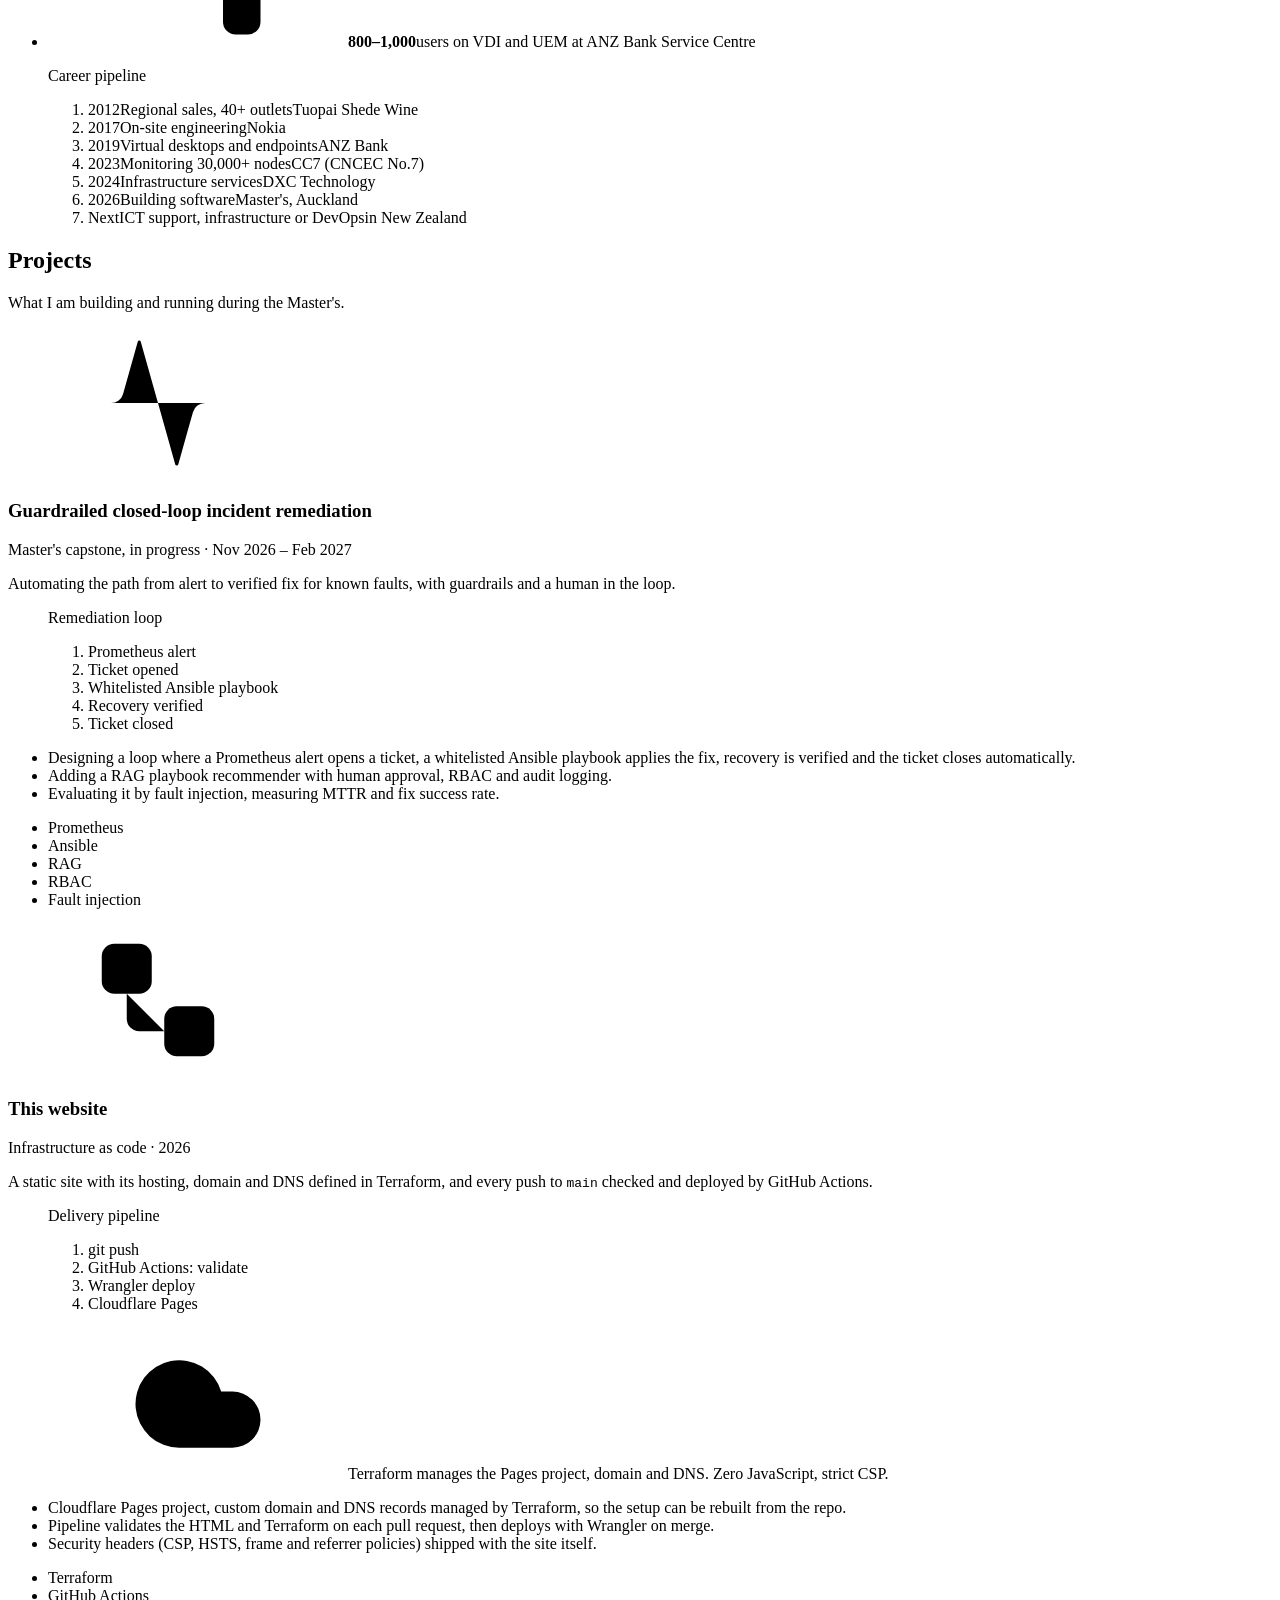
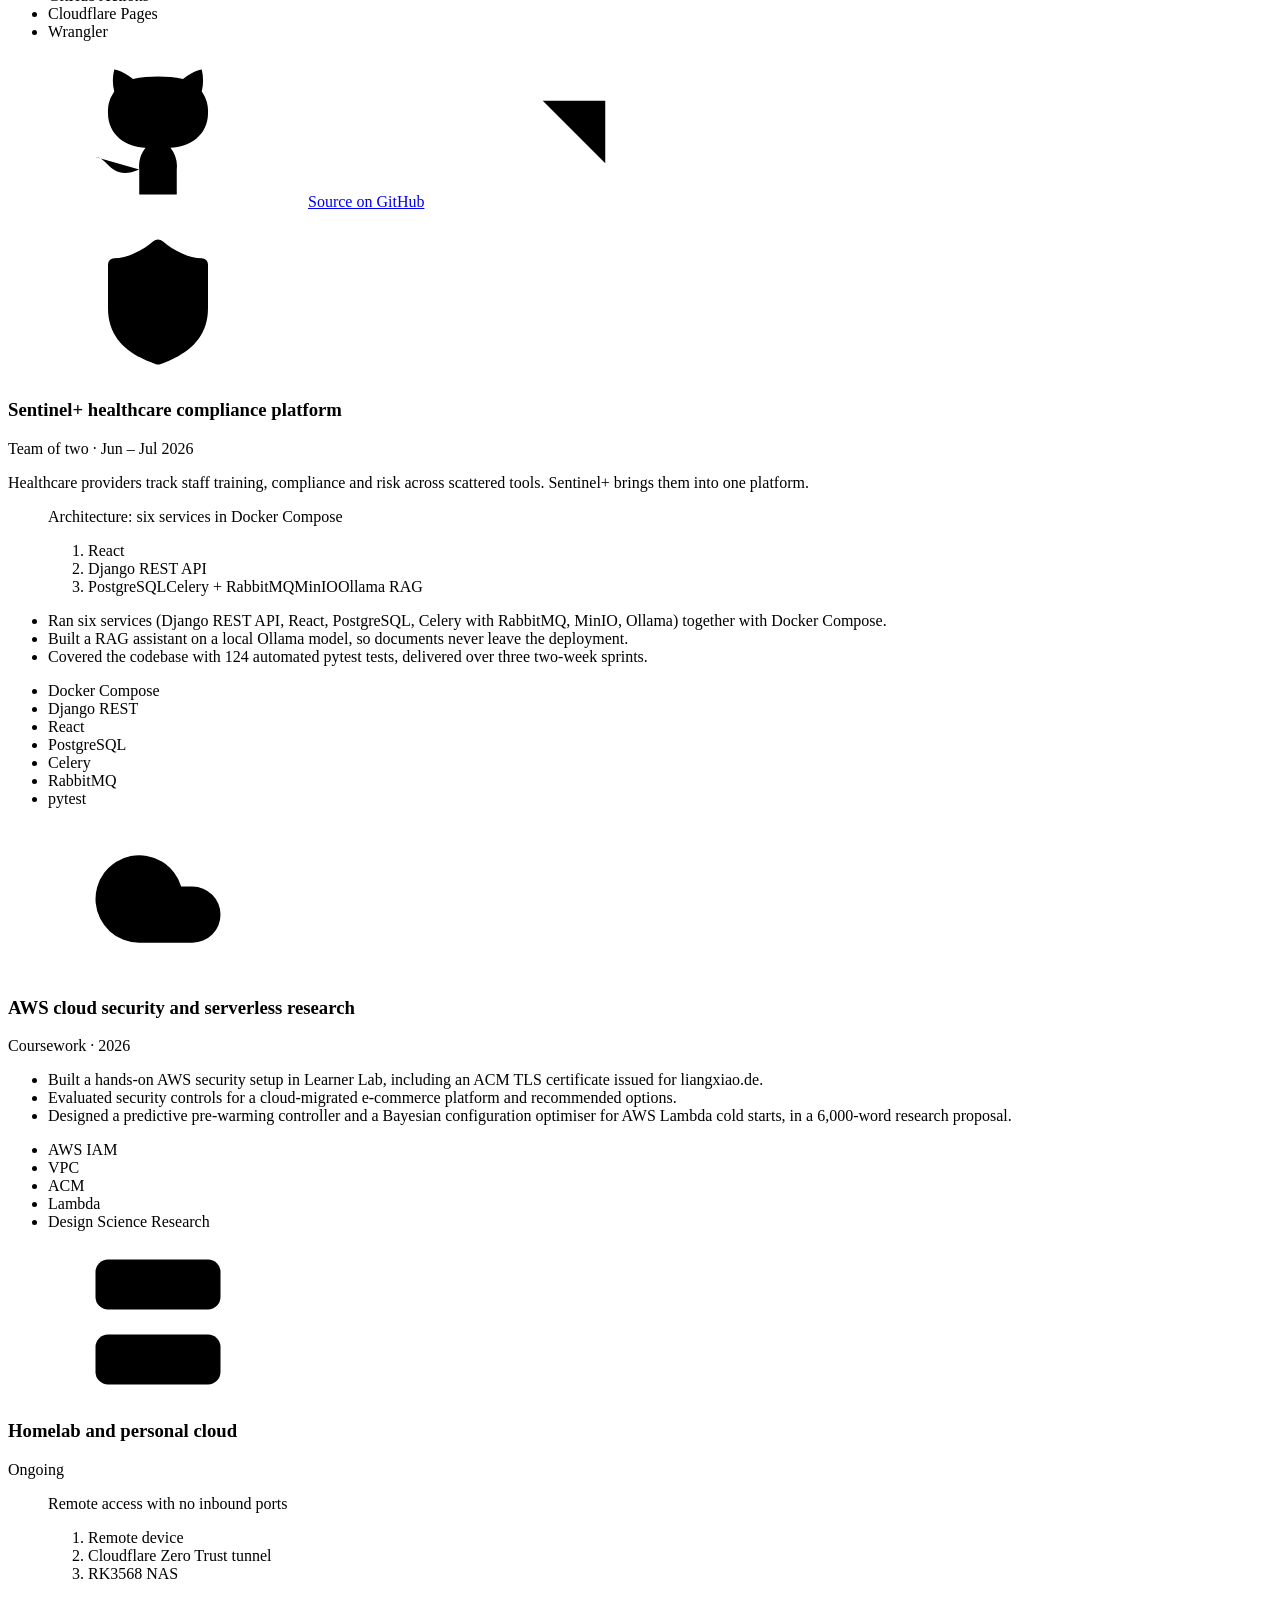
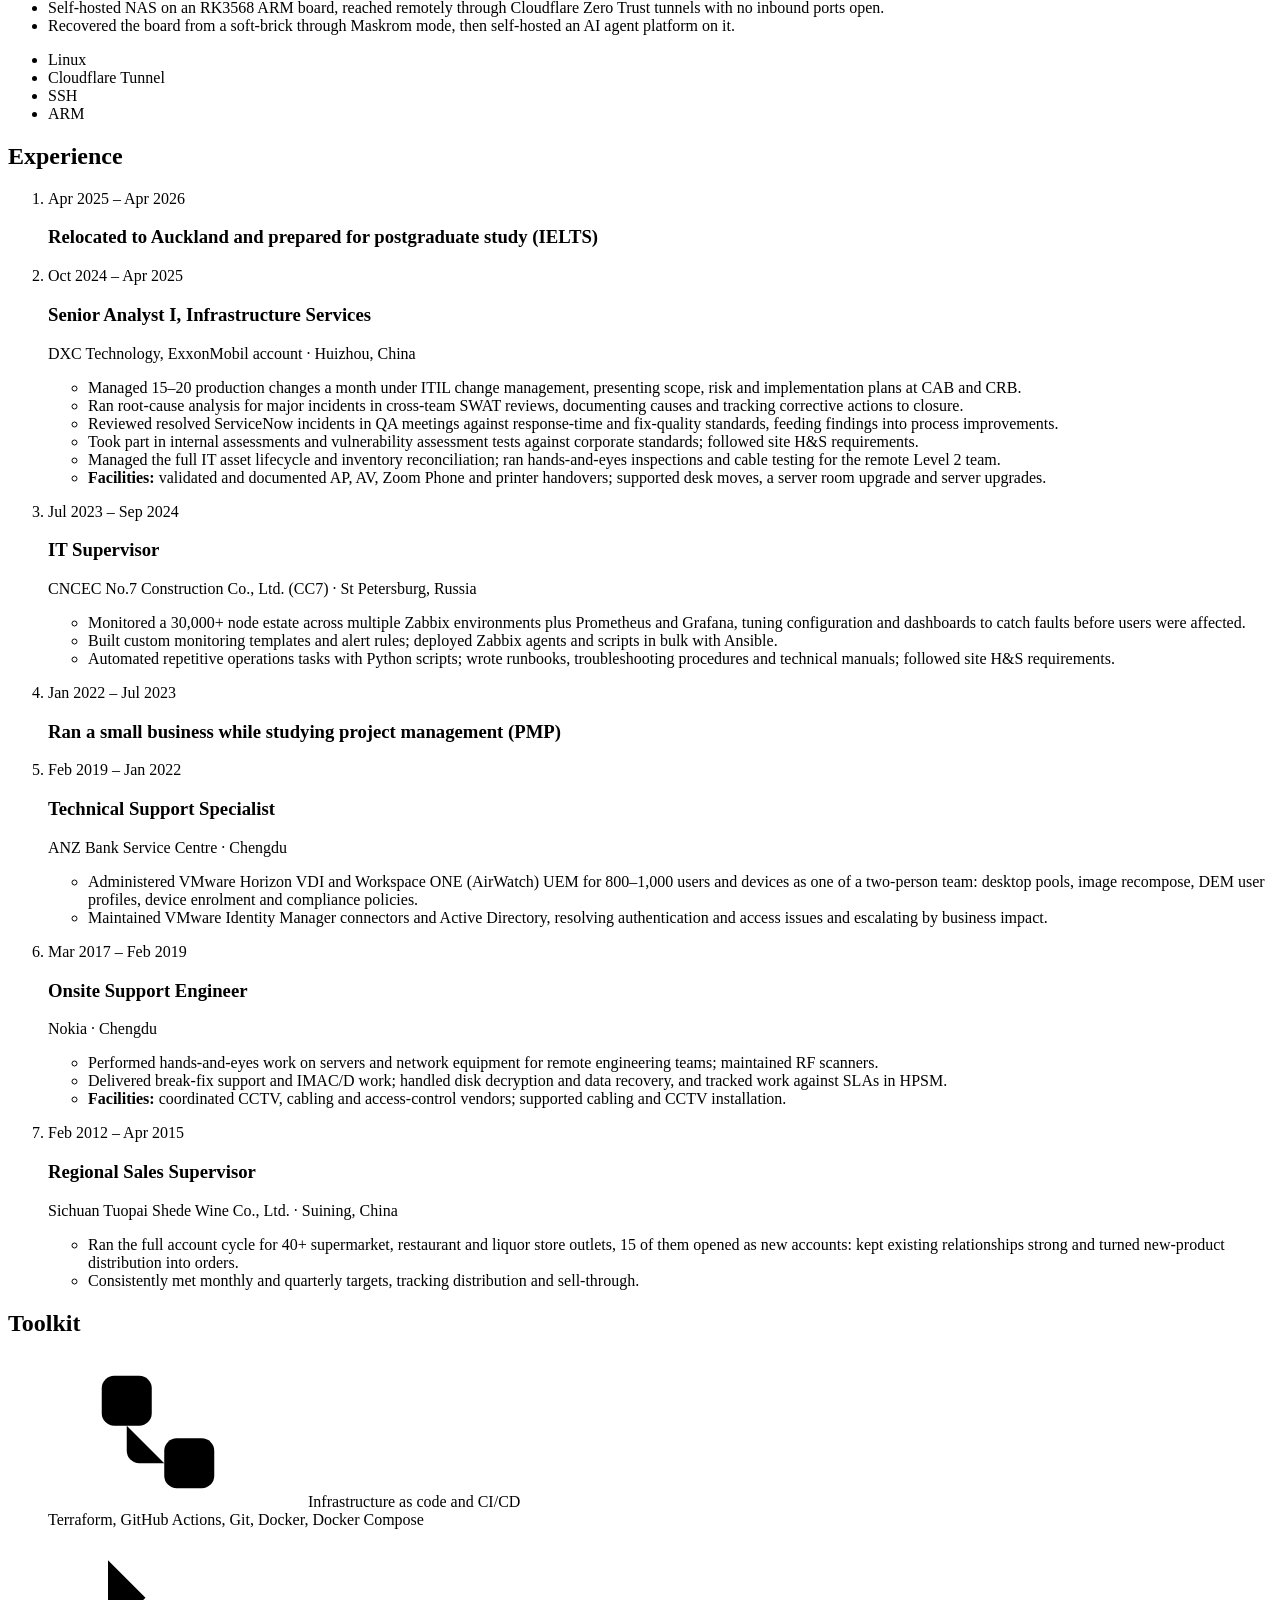
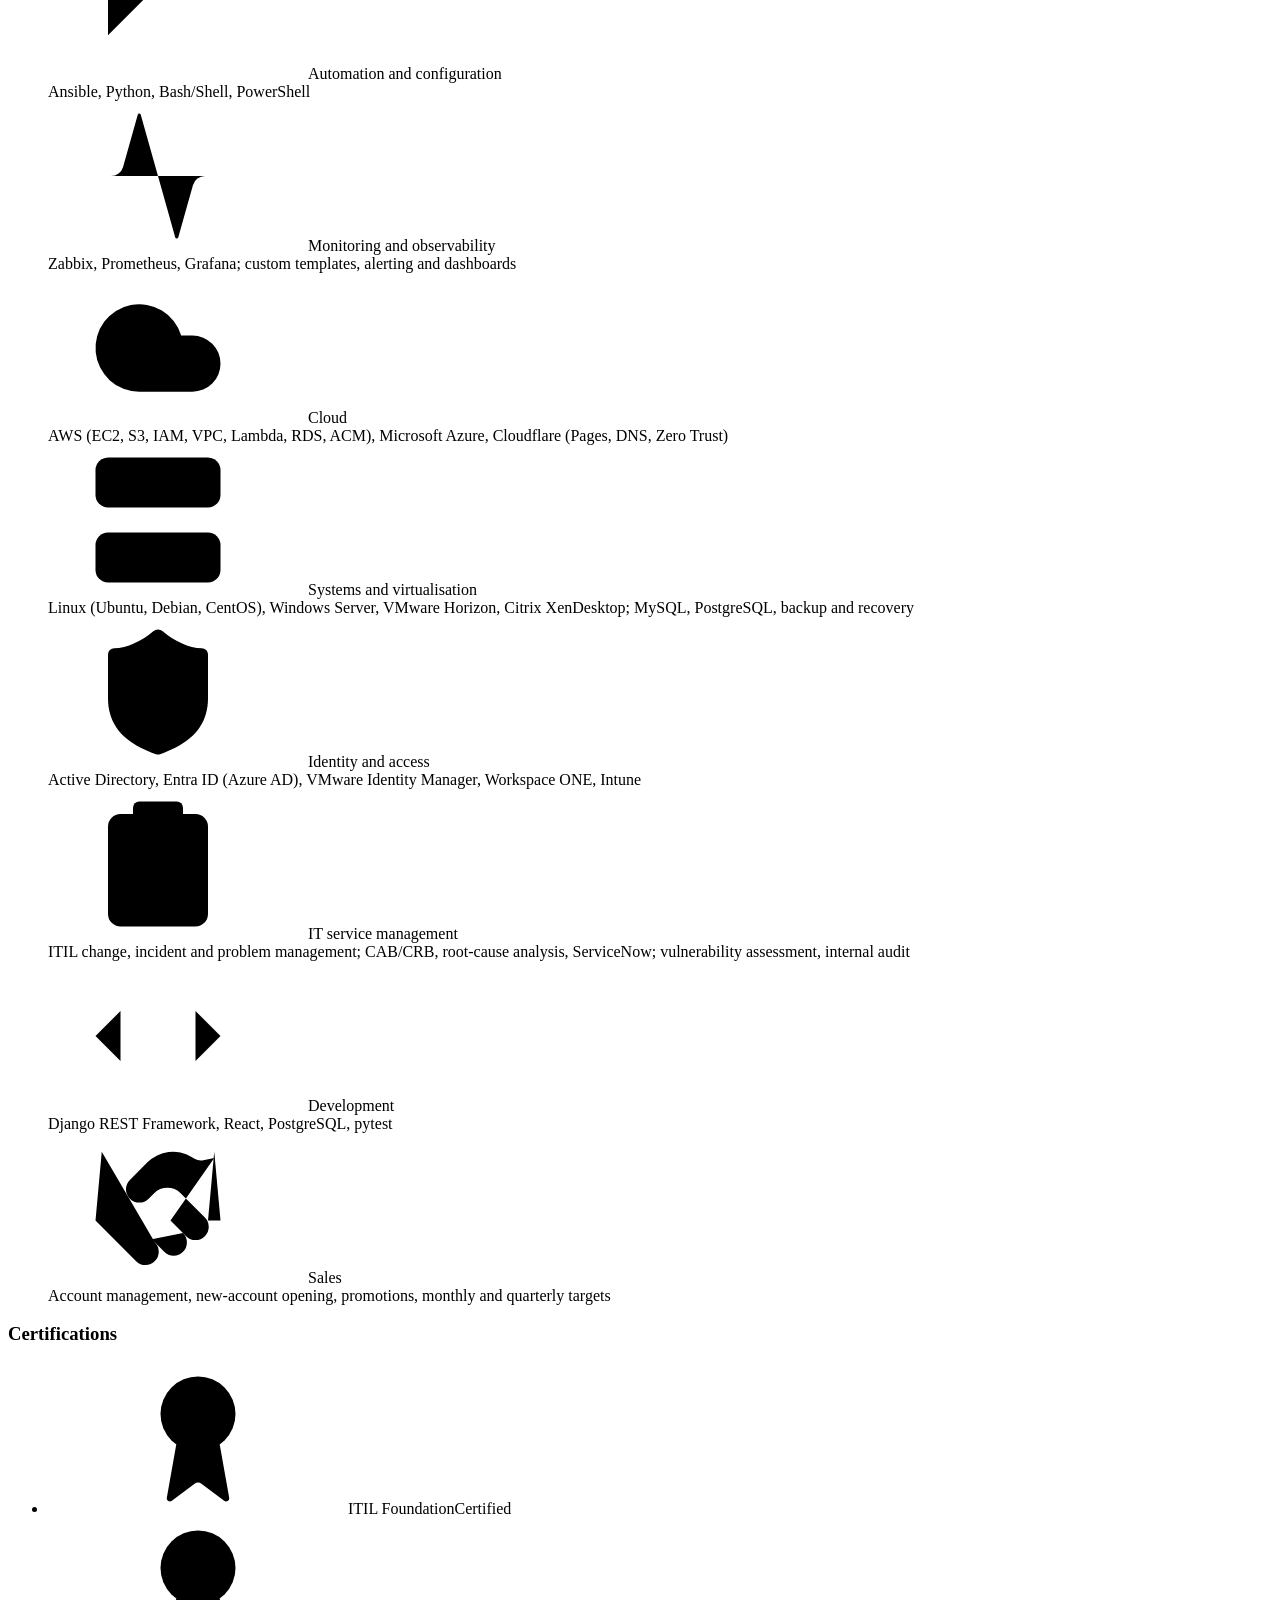
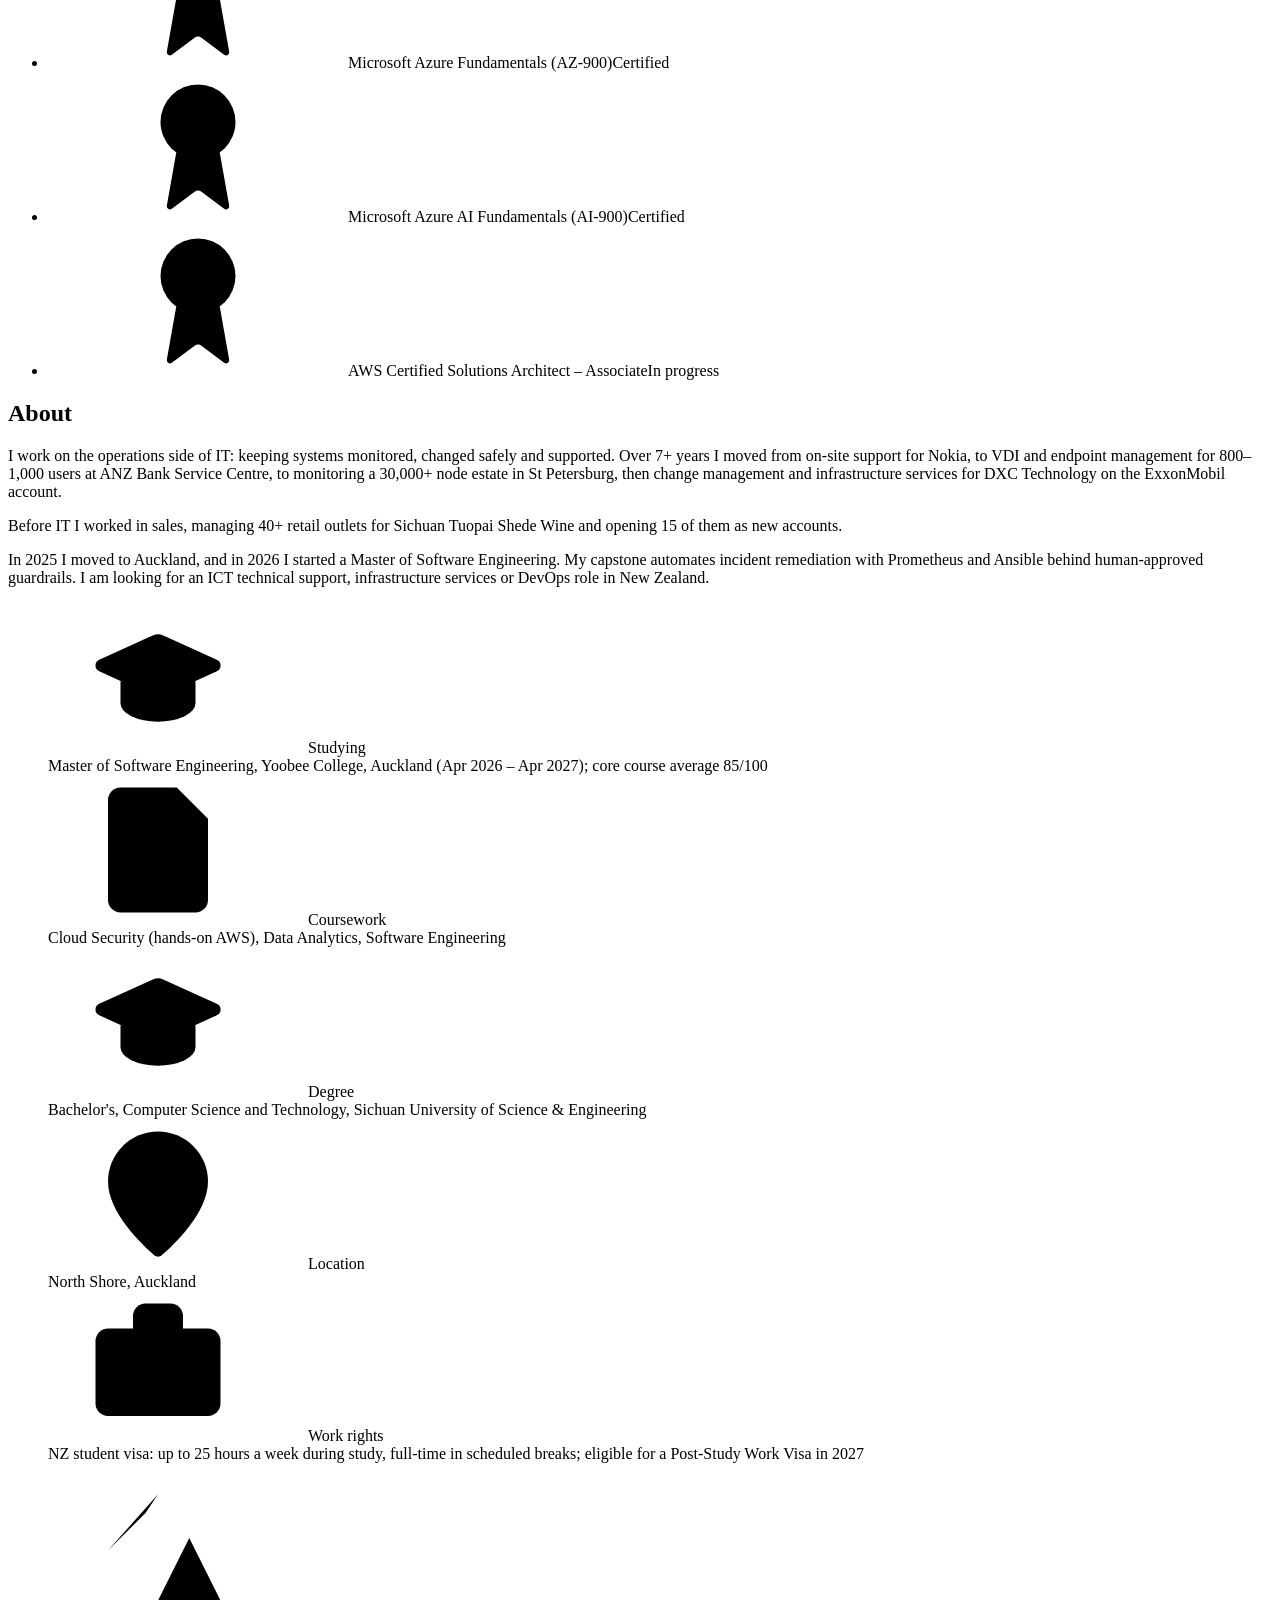
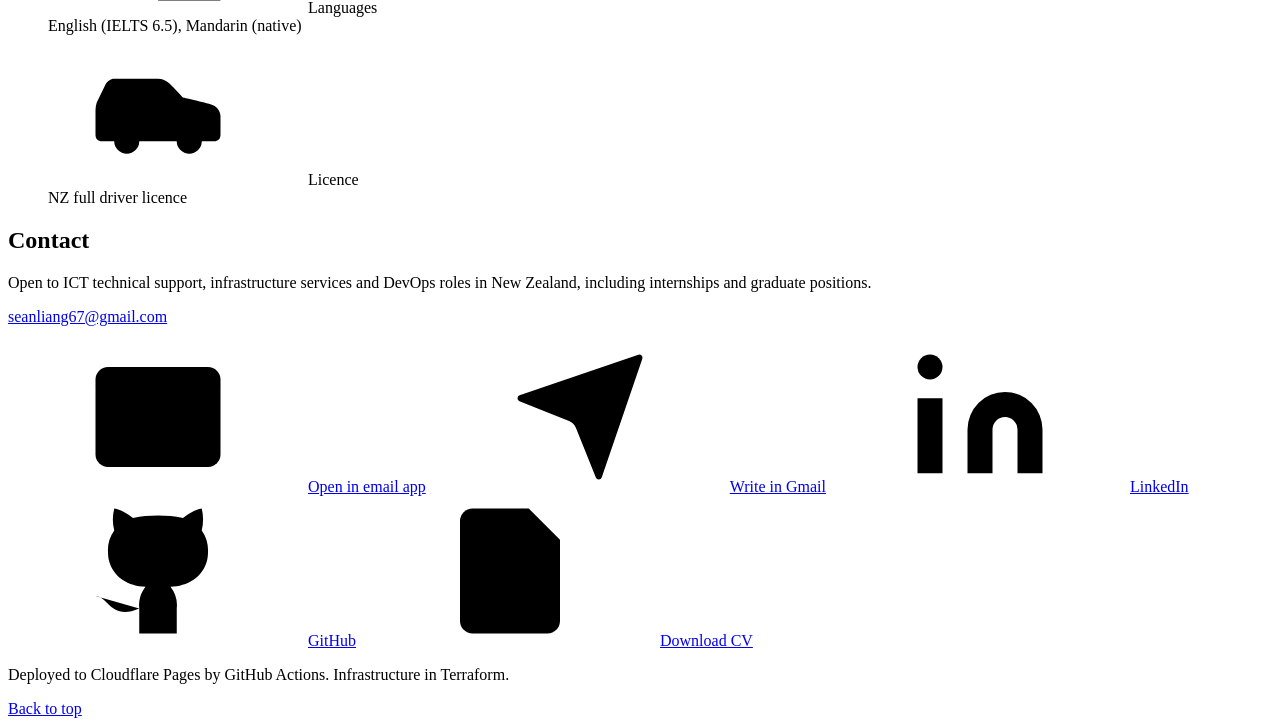
==== commit 5d44dfe3: "Align site with the 27 Nov ICT CV and lead with ICT support content - Hero, meta and numbers band fo" ====
--- a/site/index.html
+++ b/site/index.html
@@ -3,12 +3,12 @@
 <head>
   <meta charset="utf-8">
   <meta name="viewport" content="width=device-width, initial-scale=1">
-  <title>Xiao (Sean) Liang &middot; ICT, Infrastructure and DevOps</title>
-  <meta name="description" content="Xiao (Sean) Liang, Auckland: three years in regional sales, 7+ years in enterprise IT infrastructure at DXC Technology, ANZ Bank and Nokia, now on a Master of Software Engineering.">
+  <title>Xiao (Sean) Liang &middot; ICT Support, Infrastructure and DevOps</title>
+  <meta name="description" content="Xiao (Sean) Liang, Auckland: ICT technical support, infrastructure services and DevOps, with 7+ years of enterprise IT operations at DXC Technology, ANZ Bank Service Centre and Nokia, now completing a Master of Software Engineering.">
   <meta name="color-scheme" content="light dark">
   <meta property="og:type" content="website">
   <meta property="og:title" content="Xiao (Sean) Liang &middot; ICT Technical Support, Infrastructure and DevOps">
-  <meta property="og:description" content="Regional sales, then 7+ years of enterprise IT infrastructure, now building and deploying software. Based in Auckland.">
+  <meta property="og:description" content="7+ years of enterprise IT operations, now building CI/CD pipelines and infrastructure as code. Based in Auckland.">
   <meta property="og:url" content="https://liangxiao.de/">
   <meta property="og:image" content="https://liangxiao.de/img/sean-640.jpg">
   <meta name="twitter:card" content="summary">
@@ -17,7 +17,7 @@
   <link rel="preconnect" href="https://fonts.googleapis.com">
   <link rel="preconnect" href="https://fonts.gstatic.com" crossorigin>
   <link rel="stylesheet" href="https://fonts.googleapis.com/css2?family=IBM+Plex+Sans+Condensed:wght@500;600&family=IBM+Plex+Sans:ital,wght@0,400;0,500;0,600;1,400&display=swap">
-  <link rel="stylesheet" href="/styles.css?v=20261117b">
+  <link rel="stylesheet" href="/styles.css?v=20261128">
 </head>
 <body>
   <svg class="sprite" aria-hidden="true" focusable="false">
@@ -79,7 +79,7 @@
           <p class="open-badge"><span class="pulse" aria-hidden="true"></span>Open to roles in Auckland</p>
           <p class="role">ICT technical support &middot; Infrastructure services &middot; DevOps &middot; Auckland</p>
           <h1>Xiao (Sean) Liang</h1>
-          <p class="lede">I started my career selling to 40+ supermarkets, restaurants and liquor stores, then spent 7+ years running enterprise IT for DXC Technology, ANZ Bank and Nokia. Now I build and deploy software too, on a Master of Software Engineering finishing April 2027.</p>
+          <p class="lede">I have 7+ years of enterprise IT operations behind me at DXC Technology, ANZ Bank Service Centre and Nokia: monitoring a 30,000+ node estate, automating operations with Python and Ansible, and running 15&ndash;20 production changes a month under ITIL. Now I build CI/CD pipelines and infrastructure as code too, on a Master of Software Engineering finishing April 2027.</p>
           <div class="actions">
             <a class="btn primary" href="/cv/Xiao_Liang_CV.pdf?v=20261127" download><svg class="icon" aria-hidden="true"><use href="#i-download"/></svg>Download CV</a>
             <!--email_off--><a class="btn" href="mailto:seanliang67@gmail.com"><svg class="icon" aria-hidden="true"><use href="#i-mail"/></svg>seanliang67@gmail.com</a><!--/email_off-->
@@ -94,17 +94,17 @@
               <img src="/img/sean-640.jpg" width="640" height="640" alt="Portrait of Xiao (Sean) Liang" fetchpriority="high">
             </picture>
           </div>
-          <span class="chip chip-a"><svg class="icon" aria-hidden="true"><use href="#i-handshake"/></svg>Sales</span>
+          <span class="chip chip-a"><svg class="icon" aria-hidden="true"><use href="#i-monitor-smartphone"/></svg>Support</span>
           <span class="chip chip-b"><svg class="icon" aria-hidden="true"><use href="#i-server"/></svg>Infrastructure</span>
           <span class="chip chip-c"><svg class="icon" aria-hidden="true"><use href="#i-workflow"/></svg>DevOps</span>
         </div>
       </div>
 
       <ul class="stats">
-        <li><svg class="icon" aria-hidden="true"><use href="#i-handshake"/></svg><strong>40+</strong><span>retail outlets managed, 15 newly opened</span></li>
-        <li><svg class="icon" aria-hidden="true"><use href="#i-briefcase"/></svg><strong>7+ years</strong><span>enterprise IT at DXC, ANZ Bank and Nokia</span></li>
-        <li><svg class="icon" aria-hidden="true"><use href="#i-activity"/></svg><strong>30,000+</strong><span>nodes monitored with Zabbix and Grafana</span></li>
-        <li><svg class="icon" aria-hidden="true"><use href="#i-shield-check"/></svg><strong>124</strong><span>automated tests on Sentinel+</span></li>
+        <li><svg class="icon" aria-hidden="true"><use href="#i-briefcase"/></svg><strong>7+ years</strong><span>enterprise IT operations at DXC, ANZ Bank and Nokia</span></li>
+        <li><svg class="icon" aria-hidden="true"><use href="#i-activity"/></svg><strong>30,000+</strong><span>nodes monitored with Zabbix, Prometheus and Grafana</span></li>
+        <li><svg class="icon" aria-hidden="true"><use href="#i-clipboard-list"/></svg><strong>15&ndash;20</strong><span>production changes a month under ITIL</span></li>
+        <li><svg class="icon" aria-hidden="true"><use href="#i-monitor-smartphone"/></svg><strong>800&ndash;1,000</strong><span>users on VDI and UEM at ANZ Bank Service Centre</span></li>
       </ul>
 
       <figure class="pipeline" aria-labelledby="pipeline-cap">
@@ -123,31 +123,33 @@
 
     <section class="section wrap" id="projects" aria-labelledby="projects-h">
       <h2 id="projects-h">Projects</h2>
-      <p class="intro">What I have built and run since starting the Master's.</p>
+      <p class="intro">What I am building and running during the Master's.</p>
 
       <div class="projects">
         <article class="project reveal">
           <div class="project-head">
-            <span class="badge-icon"><svg class="icon" aria-hidden="true"><use href="#i-shield-check"/></svg></span>
-            <h3>Sentinel+ healthcare compliance platform</h3>
-            <p class="meta">Team of two &middot; Jun &ndash; Jul 2026</p>
-          </div>
-          <div class="project-body">
-            <p>Healthcare providers track staff training, compliance and risk across scattered tools. Sentinel+ brings them into one platform.</p>
+            <span class="badge-icon"><svg class="icon" aria-hidden="true"><use href="#i-activity"/></svg></span>
+            <h3>Guardrailed closed-loop incident remediation</h3>
+            <p class="meta">Master's capstone, in progress &middot; Nov 2026 &ndash; Feb 2027</p>
+          </div>
+          <div class="project-body">
+            <p>Automating the path from alert to verified fix for known faults, with guardrails and a human in the loop.</p>
             <figure class="flow">
-              <figcaption>Architecture: six services in Docker Compose</figcaption>
+              <figcaption>Remediation loop</figcaption>
               <ol>
-                <li><span class="node">React</span></li>
-                <li><span class="node strong">Django REST API</span></li>
-                <li class="group"><span class="stack"><span class="node">PostgreSQL</span><span class="node">Celery + RabbitMQ</span><span class="node">MinIO</span><span class="node">Ollama RAG</span></span></li>
+                <li><span class="node">Prometheus alert</span></li>
+                <li><span class="node">Ticket opened</span></li>
+                <li><span class="node strong">Whitelisted Ansible playbook</span></li>
+                <li><span class="node">Recovery verified</span></li>
+                <li><span class="node">Ticket closed</span></li>
               </ol>
             </figure>
             <ul>
-              <li>Ran six services (Django REST API, React, PostgreSQL, Celery with RabbitMQ, MinIO, Ollama) together with Docker Compose.</li>
-              <li>Built a RAG assistant on a local Ollama model, so documents never leave the deployment.</li>
-              <li>Covered the codebase with 124 automated pytest tests, delivered over three two-week sprints.</li>
-            </ul>
-            <ul class="tags"><li>Docker Compose</li><li>Django REST</li><li>React</li><li>PostgreSQL</li><li>Celery</li><li>RabbitMQ</li><li>pytest</li></ul>
+              <li>Designing a loop where a Prometheus alert opens a ticket, a whitelisted Ansible playbook applies the fix, recovery is verified and the ticket closes automatically.</li>
+              <li>Adding a RAG playbook recommender with human approval, RBAC and audit logging.</li>
+              <li>Evaluating it by fault injection, measuring MTTR and fix success rate.</li>
+            </ul>
+            <ul class="tags"><li>Prometheus</li><li>Ansible</li><li>RAG</li><li>RBAC</li><li>Fault injection</li></ul>
           </div>
         </article>
 
@@ -181,6 +183,31 @@
 
         <article class="project reveal">
           <div class="project-head">
+            <span class="badge-icon"><svg class="icon" aria-hidden="true"><use href="#i-shield-check"/></svg></span>
+            <h3>Sentinel+ healthcare compliance platform</h3>
+            <p class="meta">Team of two &middot; Jun &ndash; Jul 2026</p>
+          </div>
+          <div class="project-body">
+            <p>Healthcare providers track staff training, compliance and risk across scattered tools. Sentinel+ brings them into one platform.</p>
+            <figure class="flow">
+              <figcaption>Architecture: six services in Docker Compose</figcaption>
+              <ol>
+                <li><span class="node">React</span></li>
+                <li><span class="node strong">Django REST API</span></li>
+                <li class="group"><span class="stack"><span class="node">PostgreSQL</span><span class="node">Celery + RabbitMQ</span><span class="node">MinIO</span><span class="node">Ollama RAG</span></span></li>
+              </ol>
+            </figure>
+            <ul>
+              <li>Ran six services (Django REST API, React, PostgreSQL, Celery with RabbitMQ, MinIO, Ollama) together with Docker Compose.</li>
+              <li>Built a RAG assistant on a local Ollama model, so documents never leave the deployment.</li>
+              <li>Covered the codebase with 124 automated pytest tests, delivered over three two-week sprints.</li>
+            </ul>
+            <ul class="tags"><li>Docker Compose</li><li>Django REST</li><li>React</li><li>PostgreSQL</li><li>Celery</li><li>RabbitMQ</li><li>pytest</li></ul>
+          </div>
+        </article>
+
+        <article class="project reveal">
+          <div class="project-head">
             <span class="badge-icon"><svg class="icon" aria-hidden="true"><use href="#i-cloud"/></svg></span>
             <h3>AWS cloud security and serverless research</h3>
             <p class="meta">Coursework &middot; 2026</p>
@@ -224,14 +251,18 @@
       <h2 id="experience-h">Experience</h2>
 
       <ol class="timeline">
+        <li class="reveal gap">
+          <p class="when">Apr 2025 &ndash; Apr 2026</p>
+          <h3>Relocated to Auckland and prepared for postgraduate study (IELTS)</h3>
+        </li>
         <li class="reveal">
           <p class="when">Oct 2024 &ndash; Apr 2025</p>
           <h3>Senior Analyst I, Infrastructure Services</h3>
-          <p class="org">DXC Technology, client ExxonMobil &middot; Huizhou</p>
+          <p class="org">DXC Technology, ExxonMobil account &middot; Huizhou, China</p>
           <ul>
             <li>Managed 15&ndash;20 production changes a month under ITIL change management, presenting scope, risk and implementation plans at CAB and CRB.</li>
-            <li>Ran root cause analysis for major incidents in cross-team SWAT reviews.</li>
-            <li>Reviewed resolved ServiceNow incidents for response time and fix quality, feeding findings into process improvements.</li>
+            <li>Ran root-cause analysis for major incidents in cross-team SWAT reviews, documenting causes and tracking corrective actions to closure.</li>
+            <li>Reviewed resolved ServiceNow incidents in QA meetings against response-time and fix-quality standards, feeding findings into process improvements.</li>
             <li>Took part in internal assessments and vulnerability assessment tests against corporate standards; followed site H&amp;S requirements.</li>
             <li>Managed the full IT asset lifecycle and inventory reconciliation; ran hands-and-eyes inspections and cable testing for the remote Level 2 team.</li>
             <li><strong>Facilities:</strong> validated and documented AP, AV, Zoom Phone and printer handovers; supported desk moves, a server room upgrade and server upgrades.</li>
@@ -242,10 +273,14 @@
           <h3>IT Supervisor</h3>
           <p class="org">CNCEC No.7 Construction Co., Ltd. (CC7) &middot; St Petersburg, Russia</p>
           <ul>
-            <li>Ran observability for a 30,000+ node estate on Zabbix, Prometheus and Grafana, with custom templates and alerting that caught faults before users were affected.</li>
-            <li>Automated agent rollout and routine operations with Ansible and Python.</li>
-            <li>Wrote troubleshooting procedures and technical manuals; followed site H&amp;S requirements.</li>
-          </ul>
+            <li>Monitored a 30,000+ node estate across multiple Zabbix environments plus Prometheus and Grafana, tuning configuration and dashboards to catch faults before users were affected.</li>
+            <li>Built custom monitoring templates and alert rules; deployed Zabbix agents and scripts in bulk with Ansible.</li>
+            <li>Automated repetitive operations tasks with Python scripts; wrote runbooks, troubleshooting procedures and technical manuals; followed site H&amp;S requirements.</li>
+          </ul>
+        </li>
+        <li class="reveal gap">
+          <p class="when">Jan 2022 &ndash; Jul 2023</p>
+          <h3>Ran a small business while studying project management (PMP)</h3>
         </li>
         <li class="reveal">
           <p class="when">Feb 2019 &ndash; Jan 2022</p>
@@ -253,8 +288,7 @@
           <p class="org">ANZ Bank Service Centre &middot; Chengdu</p>
           <ul>
             <li>Administered VMware Horizon VDI and Workspace ONE (AirWatch) UEM for 800&ndash;1,000 users and devices as one of a two-person team: desktop pools, image recompose, DEM user profiles, device enrolment and compliance policies.</li>
-            <li>Administered VMware Identity Manager connectors and Active Directory.</li>
-            <li>Triaged incidents by business impact and escalated to L2 and service delivery managers with clear handover notes.</li>
+            <li>Maintained VMware Identity Manager connectors and Active Directory, resolving authentication and access issues and escalating by business impact.</li>
           </ul>
         </li>
         <li class="reveal">
@@ -262,30 +296,18 @@
           <h3>Onsite Support Engineer</h3>
           <p class="org">Nokia &middot; Chengdu</p>
           <ul>
-            <li>Delivered break-fix support and IMAC/D work; handled disk decryption, data recovery, stock management and HPSM tickets.</li>
-            <li>Performed hands-and-eyes tasks on servers and network equipment; maintained RF scanners.</li>
-            <li><strong>Facilities:</strong> coordinated CCTV and access-control vendors; supported cabling and CCTV installation.</li>
+            <li>Performed hands-and-eyes work on servers and network equipment for remote engineering teams; maintained RF scanners.</li>
+            <li>Delivered break-fix support and IMAC/D work; handled disk decryption and data recovery, and tracked work against SLAs in HPSM.</li>
+            <li><strong>Facilities:</strong> coordinated CCTV, cabling and access-control vendors; supported cabling and CCTV installation.</li>
           </ul>
         </li>
         <li class="reveal sales">
           <p class="when">Feb 2012 &ndash; Apr 2015</p>
           <h3>Regional Sales Supervisor</h3>
-          <p class="org">Sichuan Tuopai Shede Wine Co., Ltd. (listed baijiu company) &middot; Suining</p>
+          <p class="org">Sichuan Tuopai Shede Wine Co., Ltd. &middot; Suining, China</p>
           <ul>
             <li>Ran the full account cycle for 40+ supermarket, restaurant and liquor store outlets, 15 of them opened as new accounts: kept existing relationships strong and turned new-product distribution into orders.</li>
-            <li>Visited 15 stores a day on a set routine: stock counts, first-in-first-out rotation, near-expiry exchanges, display and price-tag upkeep, and checks for cross-region and counterfeit goods.</li>
-            <li>Handled quotes, credit terms and collections end to end, recorded orders accurately and resolved returns and complaints promptly.</li>
-            <li>Delivered festive promotions and tasting events, and helped plan and reconcile the regional marketing budget.</li>
-            <li>Owned monthly and quarterly volume targets, tracked distribution and sell-through, and submitted daily visit logs and weekly sales reviews.</li>
-          </ul>
-        </li>
-        <li class="reveal sales">
-          <p class="when">Nov 2010 &ndash; Feb 2011</p>
-          <h3>Computer Sales Consultant (part-time)</h3>
-          <p class="org">Computer retail store &middot; China</p>
-          <ul>
-            <li>Advised customers on computers and peripherals through needs-based selling, growing monthly sales by 15%.</li>
-            <li>Gave product demonstrations and resolved 95% of customer queries and complaints.</li>
+            <li>Consistently met monthly and quarterly targets, tracking distribution and sell-through.</li>
           </ul>
         </li>
       </ol>
@@ -294,23 +316,23 @@
     <section class="section wrap" id="toolkit" aria-labelledby="toolkit-h">
       <h2 id="toolkit-h">Toolkit</h2>
       <dl class="toolkit">
-        <div class="reveal"><dt><svg class="icon" aria-hidden="true"><use href="#i-handshake"/></svg>Sales</dt><dd>Account development, store visits and demos, quotes, credit terms and collections, sell-through tracking, promotions</dd></div>
-        <div class="reveal"><dt><svg class="icon" aria-hidden="true"><use href="#i-chart-column"/></svg>Reporting</dt><dd>Excel sales reports, sell-through analysis and customer ledgers (VLOOKUP, PivotTables)</dd></div>
-        <div class="reveal"><dt><svg class="icon" aria-hidden="true"><use href="#i-cloud"/></svg>Cloud</dt><dd>AWS (EC2, S3, IAM, VPC, Lambda, RDS, ACM), Azure, Cloudflare</dd></div>
-        <div class="reveal"><dt><svg class="icon" aria-hidden="true"><use href="#i-container"/></svg>Delivery</dt><dd>Docker, Docker Compose, Terraform, GitHub Actions, Git</dd></div>
-        <div class="reveal"><dt><svg class="icon" aria-hidden="true"><use href="#i-terminal"/></svg>Automation</dt><dd>Python, Bash, Ansible, PowerShell</dd></div>
-        <div class="reveal"><dt><svg class="icon" aria-hidden="true"><use href="#i-activity"/></svg>Monitoring</dt><dd>Zabbix, Prometheus, Grafana</dd></div>
-        <div class="reveal"><dt><svg class="icon" aria-hidden="true"><use href="#i-code-xml"/></svg>Development</dt><dd>Django REST Framework, React, PostgreSQL, MySQL</dd></div>
-        <div class="reveal"><dt><svg class="icon" aria-hidden="true"><use href="#i-monitor-smartphone"/></svg>Endpoint and VDI</dt><dd>Active Directory, Entra ID, Intune, SCCM, Workspace ONE, VMware Horizon, Windows, Linux</dd></div>
-        <div class="reveal"><dt><svg class="icon" aria-hidden="true"><use href="#i-clipboard-list"/></svg>Service management</dt><dd>ITIL incident, problem, change and asset processes, ServiceNow, HPSM, CAB change control, root cause analysis</dd></div>
+        <div class="reveal"><dt><svg class="icon" aria-hidden="true"><use href="#i-workflow"/></svg>Infrastructure as code and CI/CD</dt><dd>Terraform, GitHub Actions, Git, Docker, Docker Compose</dd></div>
+        <div class="reveal"><dt><svg class="icon" aria-hidden="true"><use href="#i-terminal"/></svg>Automation and configuration</dt><dd>Ansible, Python, Bash/Shell, PowerShell</dd></div>
+        <div class="reveal"><dt><svg class="icon" aria-hidden="true"><use href="#i-activity"/></svg>Monitoring and observability</dt><dd>Zabbix, Prometheus, Grafana; custom templates, alerting and dashboards</dd></div>
+        <div class="reveal"><dt><svg class="icon" aria-hidden="true"><use href="#i-cloud"/></svg>Cloud</dt><dd>AWS (EC2, S3, IAM, VPC, Lambda, RDS, ACM), Microsoft Azure, Cloudflare (Pages, DNS, Zero Trust)</dd></div>
+        <div class="reveal"><dt><svg class="icon" aria-hidden="true"><use href="#i-server"/></svg>Systems and virtualisation</dt><dd>Linux (Ubuntu, Debian, CentOS), Windows Server, VMware Horizon, Citrix XenDesktop; MySQL, PostgreSQL, backup and recovery</dd></div>
+        <div class="reveal"><dt><svg class="icon" aria-hidden="true"><use href="#i-shield-check"/></svg>Identity and access</dt><dd>Active Directory, Entra ID (Azure AD), VMware Identity Manager, Workspace ONE, Intune</dd></div>
+        <div class="reveal"><dt><svg class="icon" aria-hidden="true"><use href="#i-clipboard-list"/></svg>IT service management</dt><dd>ITIL change, incident and problem management; CAB/CRB, root-cause analysis, ServiceNow; vulnerability assessment, internal audit</dd></div>
+        <div class="reveal"><dt><svg class="icon" aria-hidden="true"><use href="#i-code-xml"/></svg>Development</dt><dd>Django REST Framework, React, PostgreSQL, pytest</dd></div>
+        <div class="reveal"><dt><svg class="icon" aria-hidden="true"><use href="#i-handshake"/></svg>Sales</dt><dd>Account management, new-account opening, promotions, monthly and quarterly targets</dd></div>
       </dl>
 
       <h3 class="sub">Certifications</h3>
       <ul class="certs">
-        <li class="reveal"><svg class="icon" aria-hidden="true"><use href="#i-award"/></svg><span>AWS Certified Solutions Architect &ndash; Associate</span><span class="status">In progress</span></li>
+        <li class="reveal"><svg class="icon" aria-hidden="true"><use href="#i-award"/></svg><span>ITIL Foundation</span><span class="status ok">Certified</span></li>
         <li class="reveal"><svg class="icon" aria-hidden="true"><use href="#i-award"/></svg><span>Microsoft Azure Fundamentals (AZ-900)</span><span class="status ok">Certified</span></li>
         <li class="reveal"><svg class="icon" aria-hidden="true"><use href="#i-award"/></svg><span>Microsoft Azure AI Fundamentals (AI-900)</span><span class="status ok">Certified</span></li>
-        <li class="reveal"><svg class="icon" aria-hidden="true"><use href="#i-award"/></svg><span>ITIL Foundation</span><span class="status ok">Certified</span></li>
+        <li class="reveal"><svg class="icon" aria-hidden="true"><use href="#i-award"/></svg><span>AWS Certified Solutions Architect &ndash; Associate</span><span class="status">In progress</span></li>
       </ul>
     </section>
 
@@ -318,15 +340,16 @@
       <h2 id="about-h">About</h2>
       <div class="about">
         <div class="prose">
-          <p>I started in sales. From 2012 to 2015 I looked after 40+ supermarkets, restaurants and liquor stores for a listed baijiu company in Sichuan, visiting fifteen stores a day, opening 15 new accounts, and handling orders, credit and collections myself.</p>
-          <p>Then I moved into IT, where I have spent more than seven years. The systems got bigger as I went: on-site support for Nokia, virtual desktops for ANZ Bank, a monitoring estate of more than 30,000 nodes, then infrastructure services, facilities and change control for DXC Technology.</p>
-          <p>In 2026 I started a Master of Software Engineering in Auckland to learn how software is written, tested and shipped. I am looking for an ICT technical support, infrastructure services or DevOps role, where I can keep systems running and explain technology clearly to the people who use it.</p>
+          <p>I work on the operations side of IT: keeping systems monitored, changed safely and supported. Over 7+ years I moved from on-site support for Nokia, to VDI and endpoint management for 800&ndash;1,000 users at ANZ Bank Service Centre, to monitoring a 30,000+ node estate in St Petersburg, then change management and infrastructure services for DXC Technology on the ExxonMobil account.</p>
+          <p>Before IT I worked in sales, managing 40+ retail outlets for Sichuan Tuopai Shede Wine and opening 15 of them as new accounts.</p>
+          <p>In 2025 I moved to Auckland, and in 2026 I started a Master of Software Engineering. My capstone automates incident remediation with Prometheus and Ansible behind human-approved guardrails. I am looking for an ICT technical support, infrastructure services or DevOps role in New Zealand.</p>
         </div>
         <dl class="facts reveal">
-          <div><dt><svg class="icon" aria-hidden="true"><use href="#i-graduation-cap"/></svg>Studying</dt><dd>Master of Software Engineering, Yoobee College, Auckland (to Apr 2027)</dd></div>
+          <div><dt><svg class="icon" aria-hidden="true"><use href="#i-graduation-cap"/></svg>Studying</dt><dd>Master of Software Engineering, Yoobee College, Auckland (Apr 2026 &ndash; Apr 2027); core course average 85/100</dd></div>
+          <div><dt><svg class="icon" aria-hidden="true"><use href="#i-file-text"/></svg>Coursework</dt><dd>Cloud Security (hands-on AWS), Data Analytics, Software Engineering</dd></div>
           <div><dt><svg class="icon" aria-hidden="true"><use href="#i-graduation-cap"/></svg>Degree</dt><dd>Bachelor's, Computer Science and Technology, Sichuan University of Science &amp; Engineering</dd></div>
           <div><dt><svg class="icon" aria-hidden="true"><use href="#i-map-pin"/></svg>Location</dt><dd>North Shore, Auckland</dd></div>
-          <div><dt><svg class="icon" aria-hidden="true"><use href="#i-briefcase"/></svg>Work rights</dt><dd>Student visa: part-time during study, full-time in scheduled breaks</dd></div>
+          <div><dt><svg class="icon" aria-hidden="true"><use href="#i-briefcase"/></svg>Work rights</dt><dd>NZ student visa: up to 25 hours a week during study, full-time in scheduled breaks; eligible for a Post-Study Work Visa in 2027</dd></div>
           <div><dt><svg class="icon" aria-hidden="true"><use href="#i-languages"/></svg>Languages</dt><dd>English (IELTS 6.5), Mandarin (native)</dd></div>
           <div><dt><svg class="icon" aria-hidden="true"><use href="#i-car"/></svg>Licence</dt><dd>NZ full driver licence</dd></div>
         </dl>
@@ -336,7 +359,7 @@
     <section class="section wrap contact" id="contact" aria-labelledby="contact-h">
       <div class="contact-card reveal">
         <h2 id="contact-h">Contact</h2>
-        <p class="intro">Open to ICT technical support, infrastructure services and DevOps roles in Auckland, including internships and graduate positions.</p>
+        <p class="intro">Open to ICT technical support, infrastructure services and DevOps roles in New Zealand, including internships and graduate positions.</p>
         <!--email_off--><p class="email"><a href="mailto:seanliang67@gmail.com">seanliang67@gmail.com</a></p><!--/email_off-->
         <div class="actions">
           <!--email_off--><a class="btn primary" href="mailto:seanliang67@gmail.com"><svg class="icon" aria-hidden="true"><use href="#i-mail"/></svg>Open in email app</a>
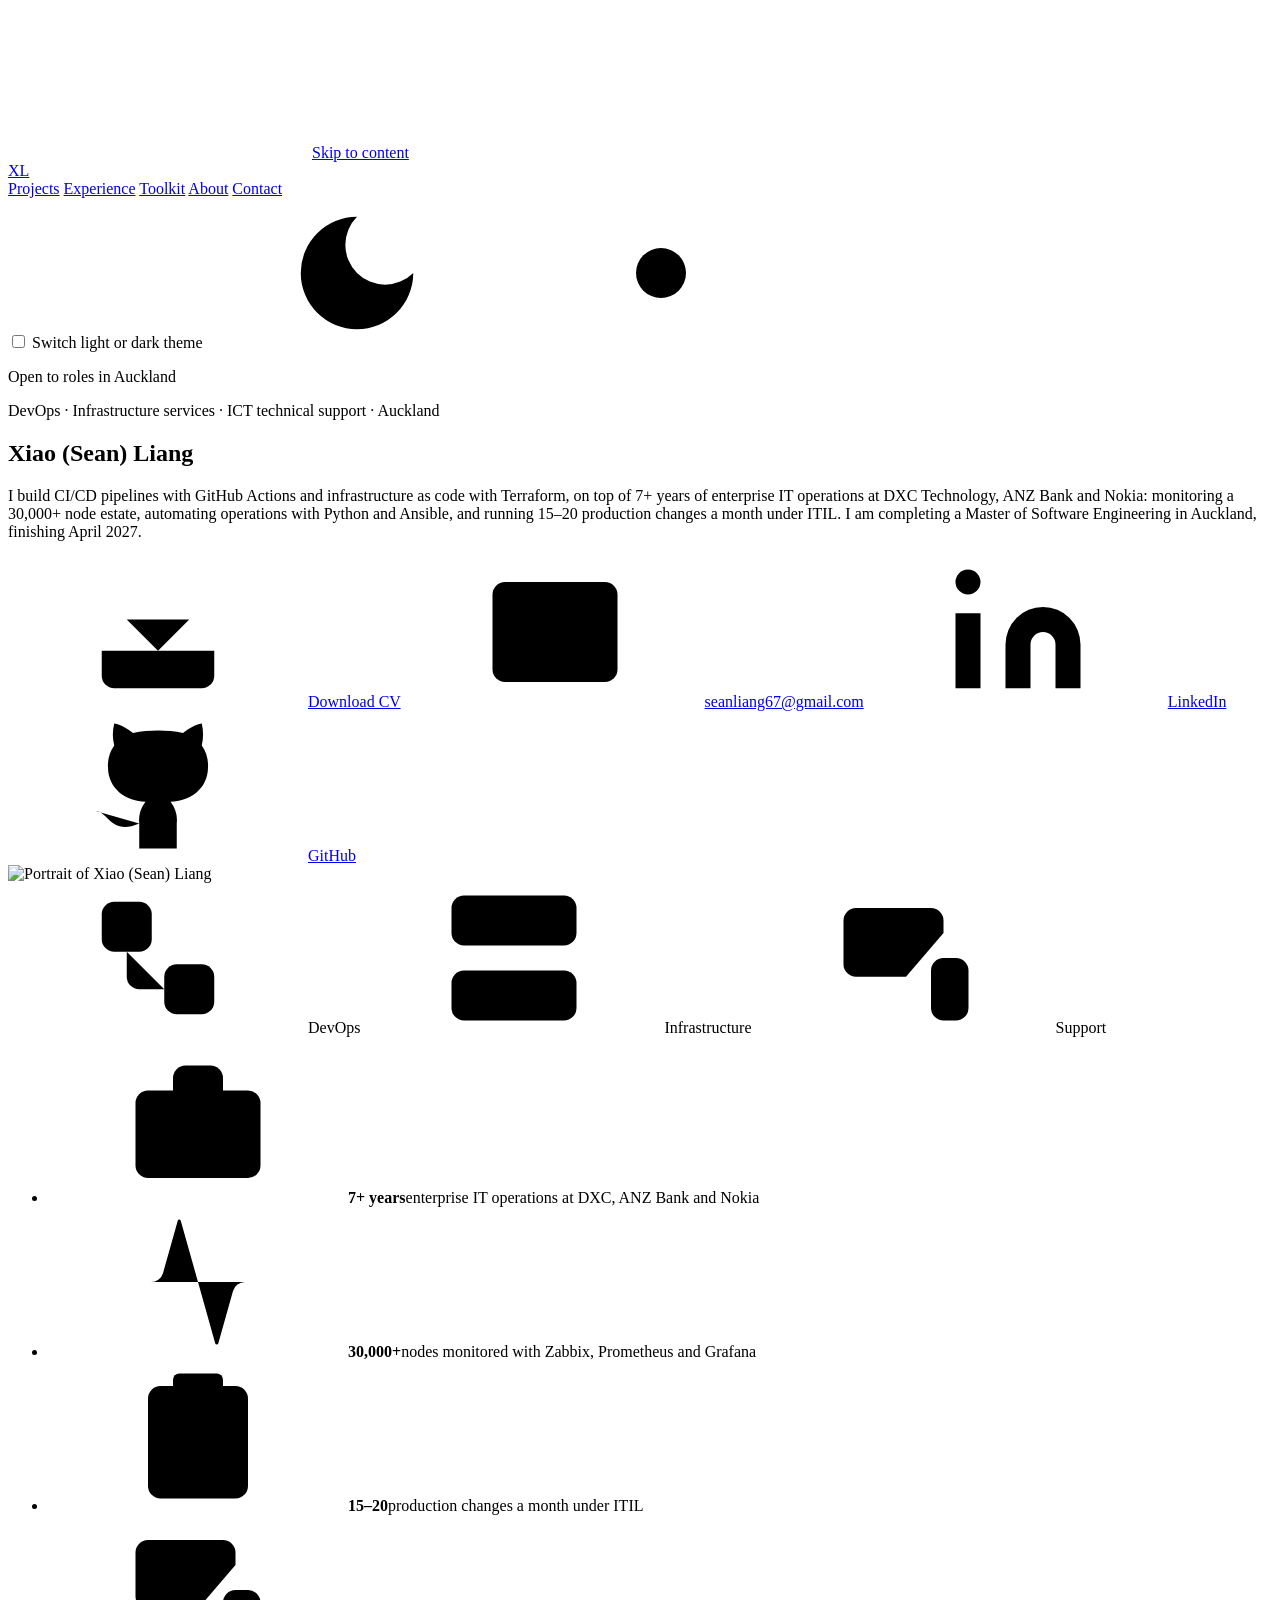
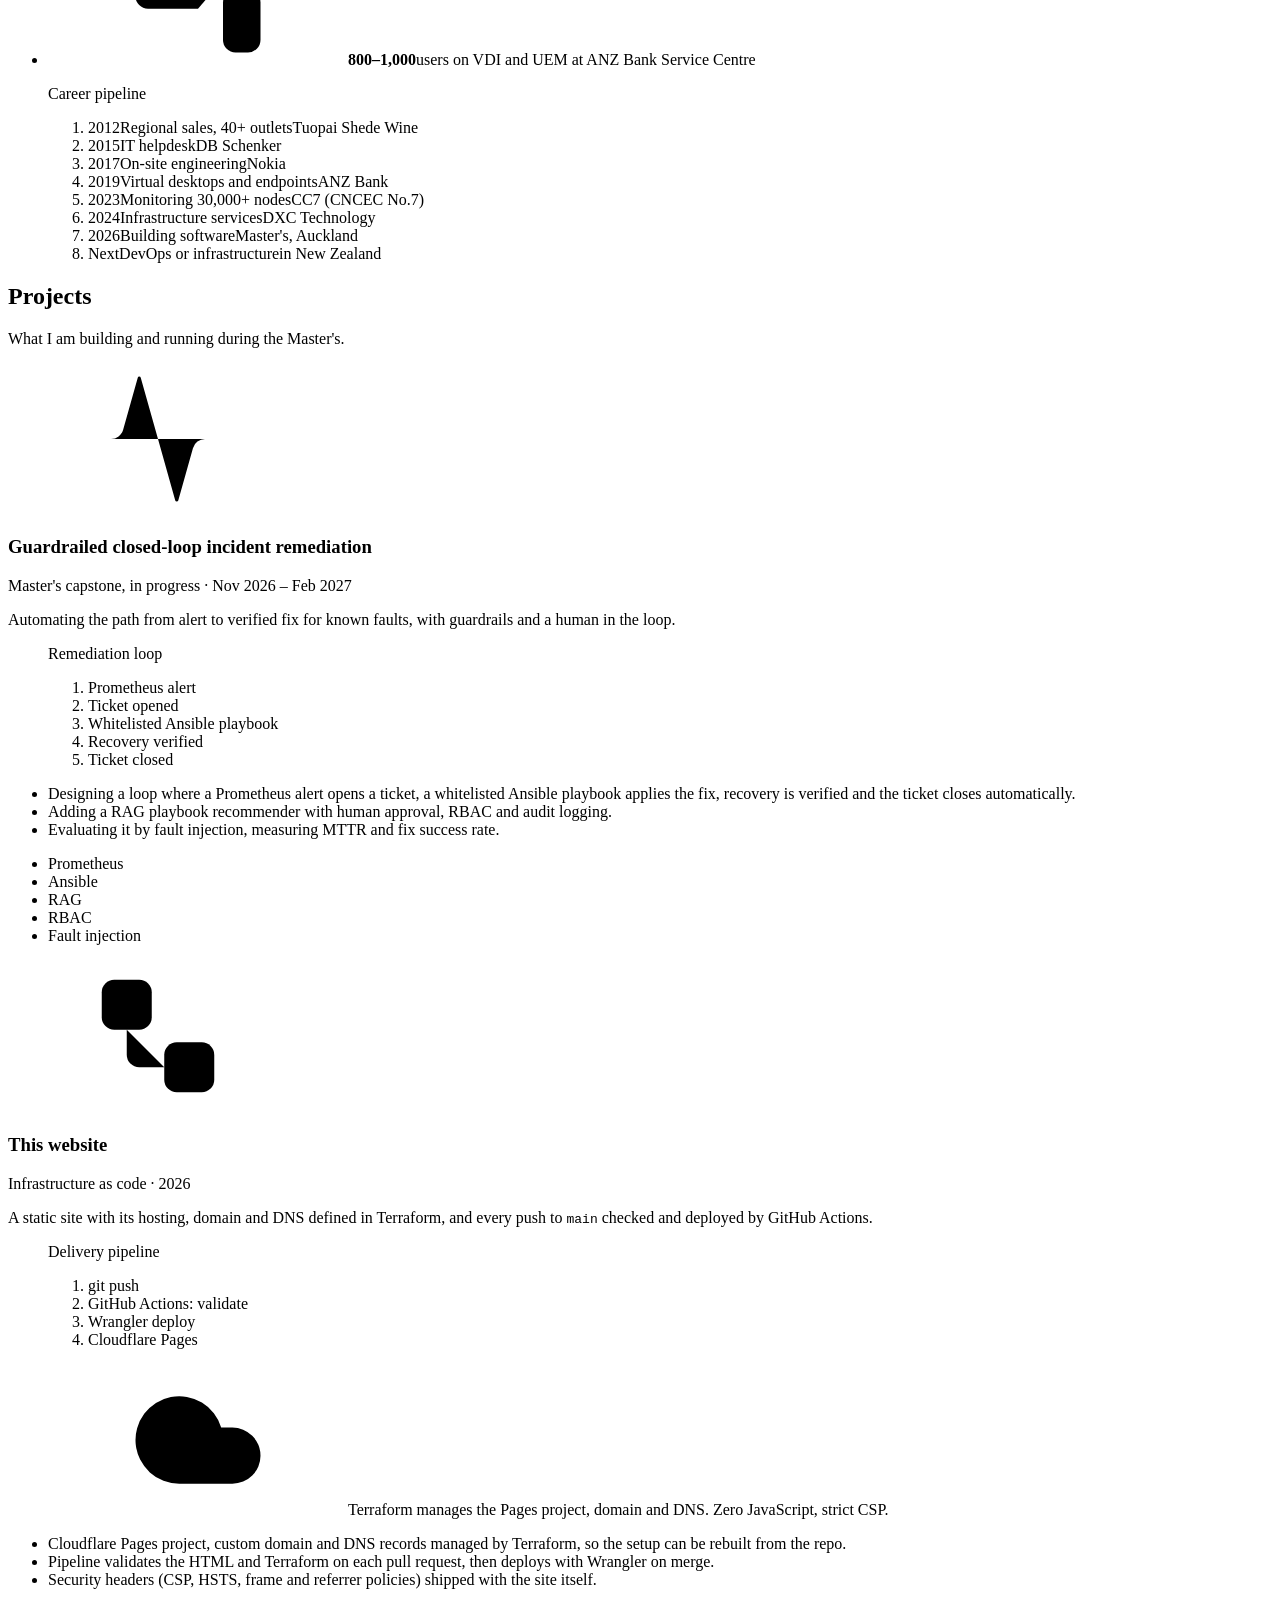
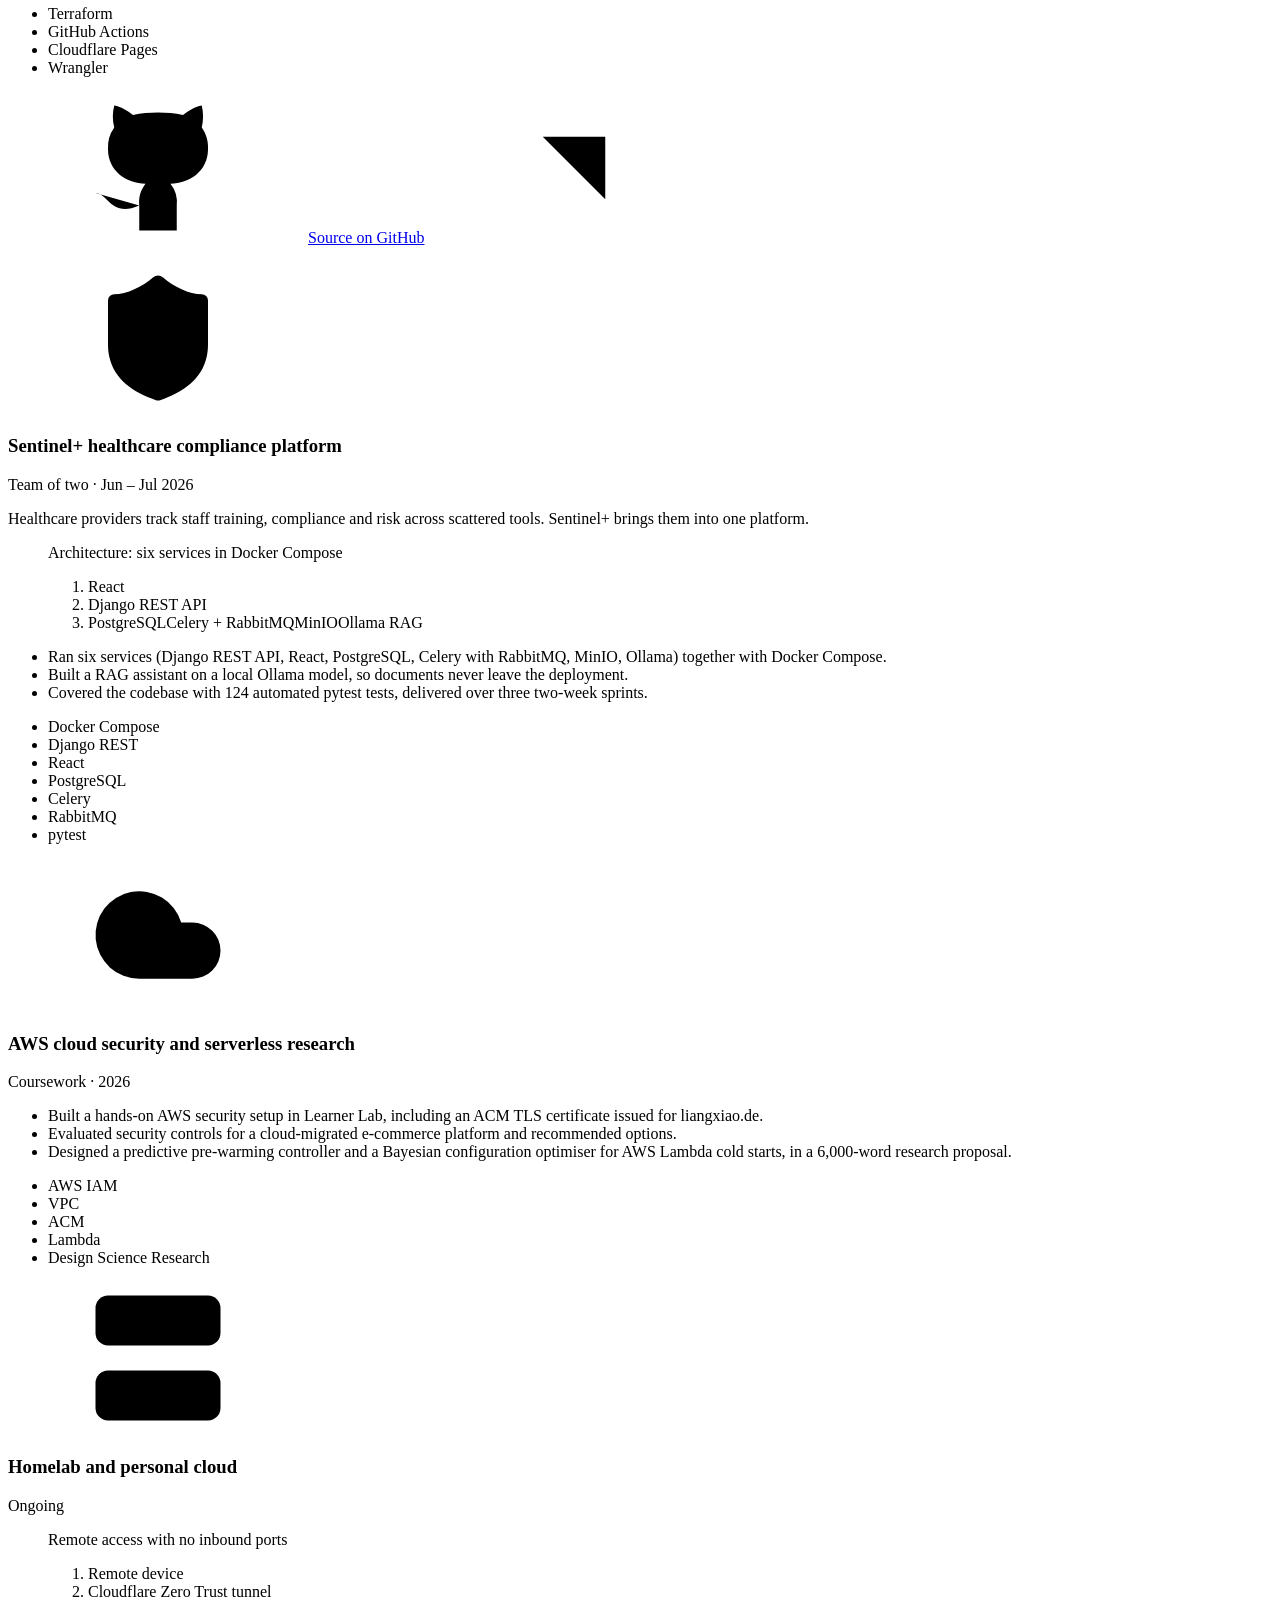
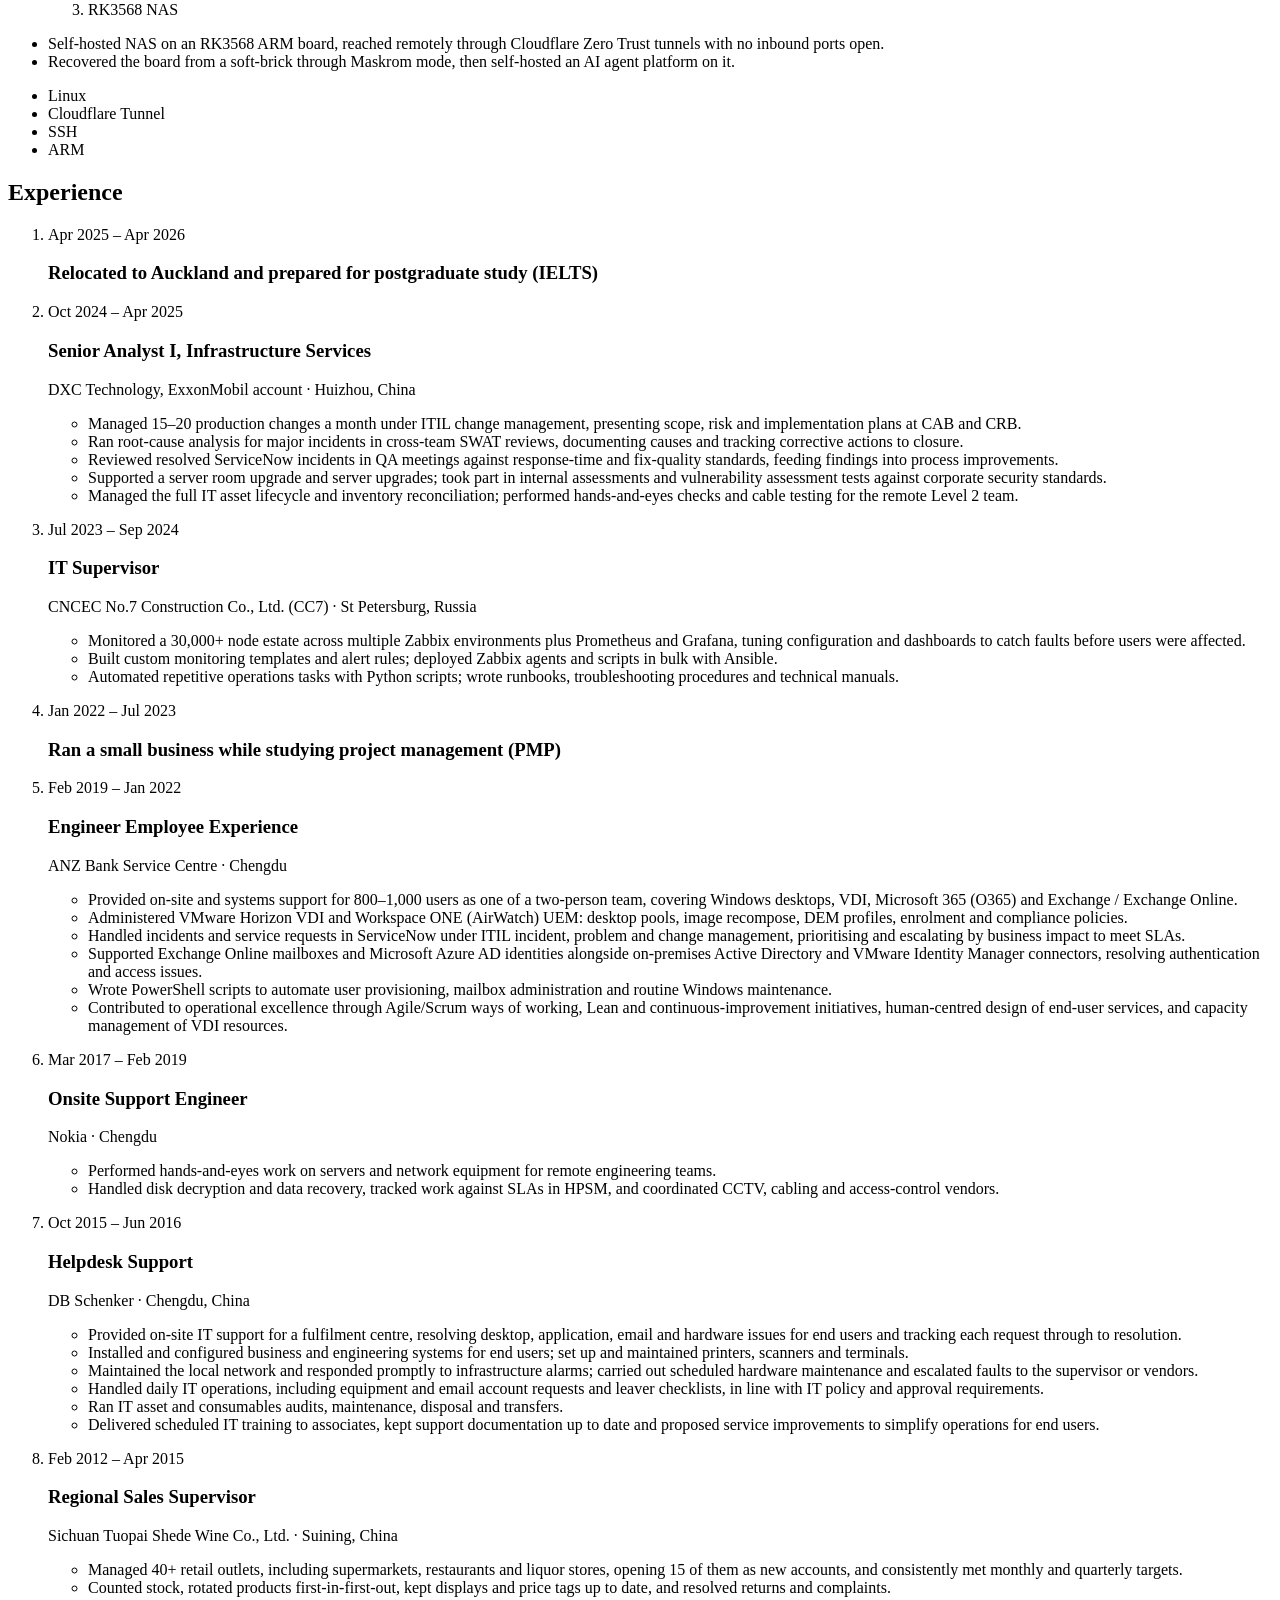
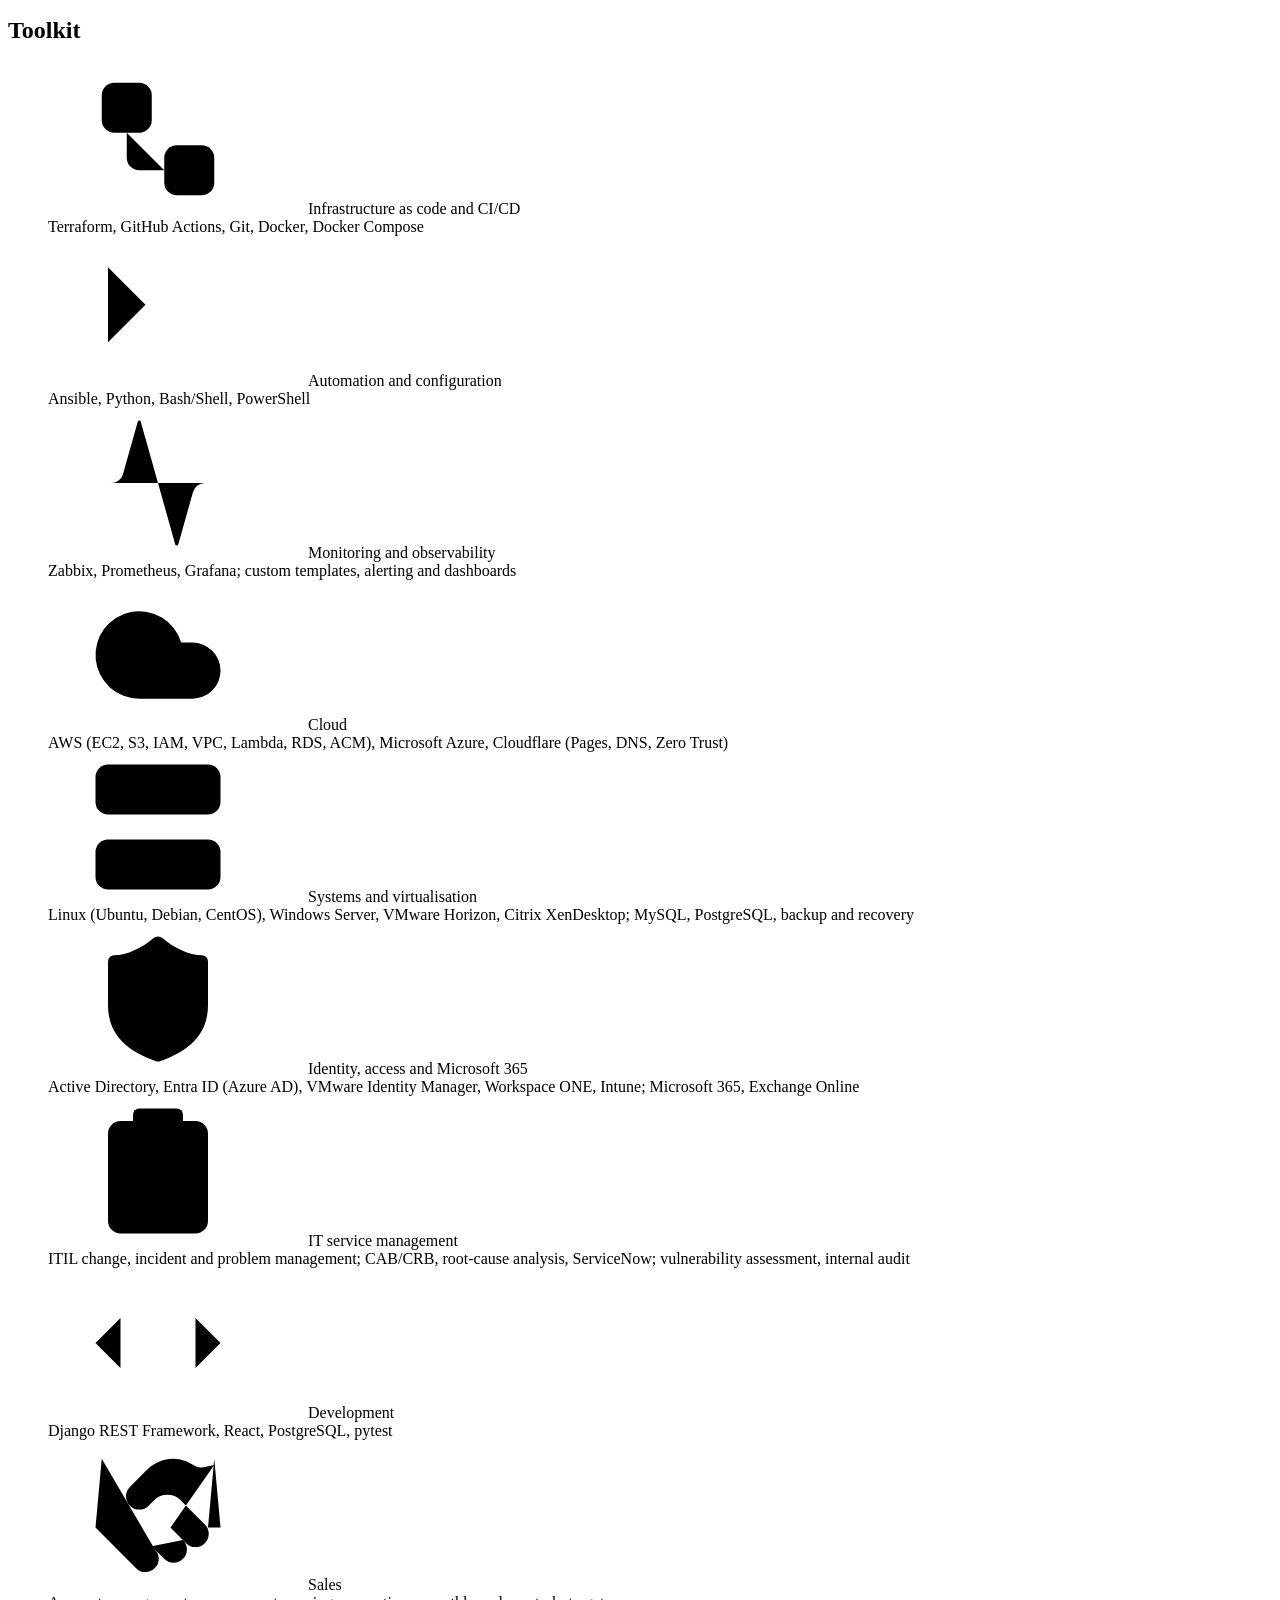
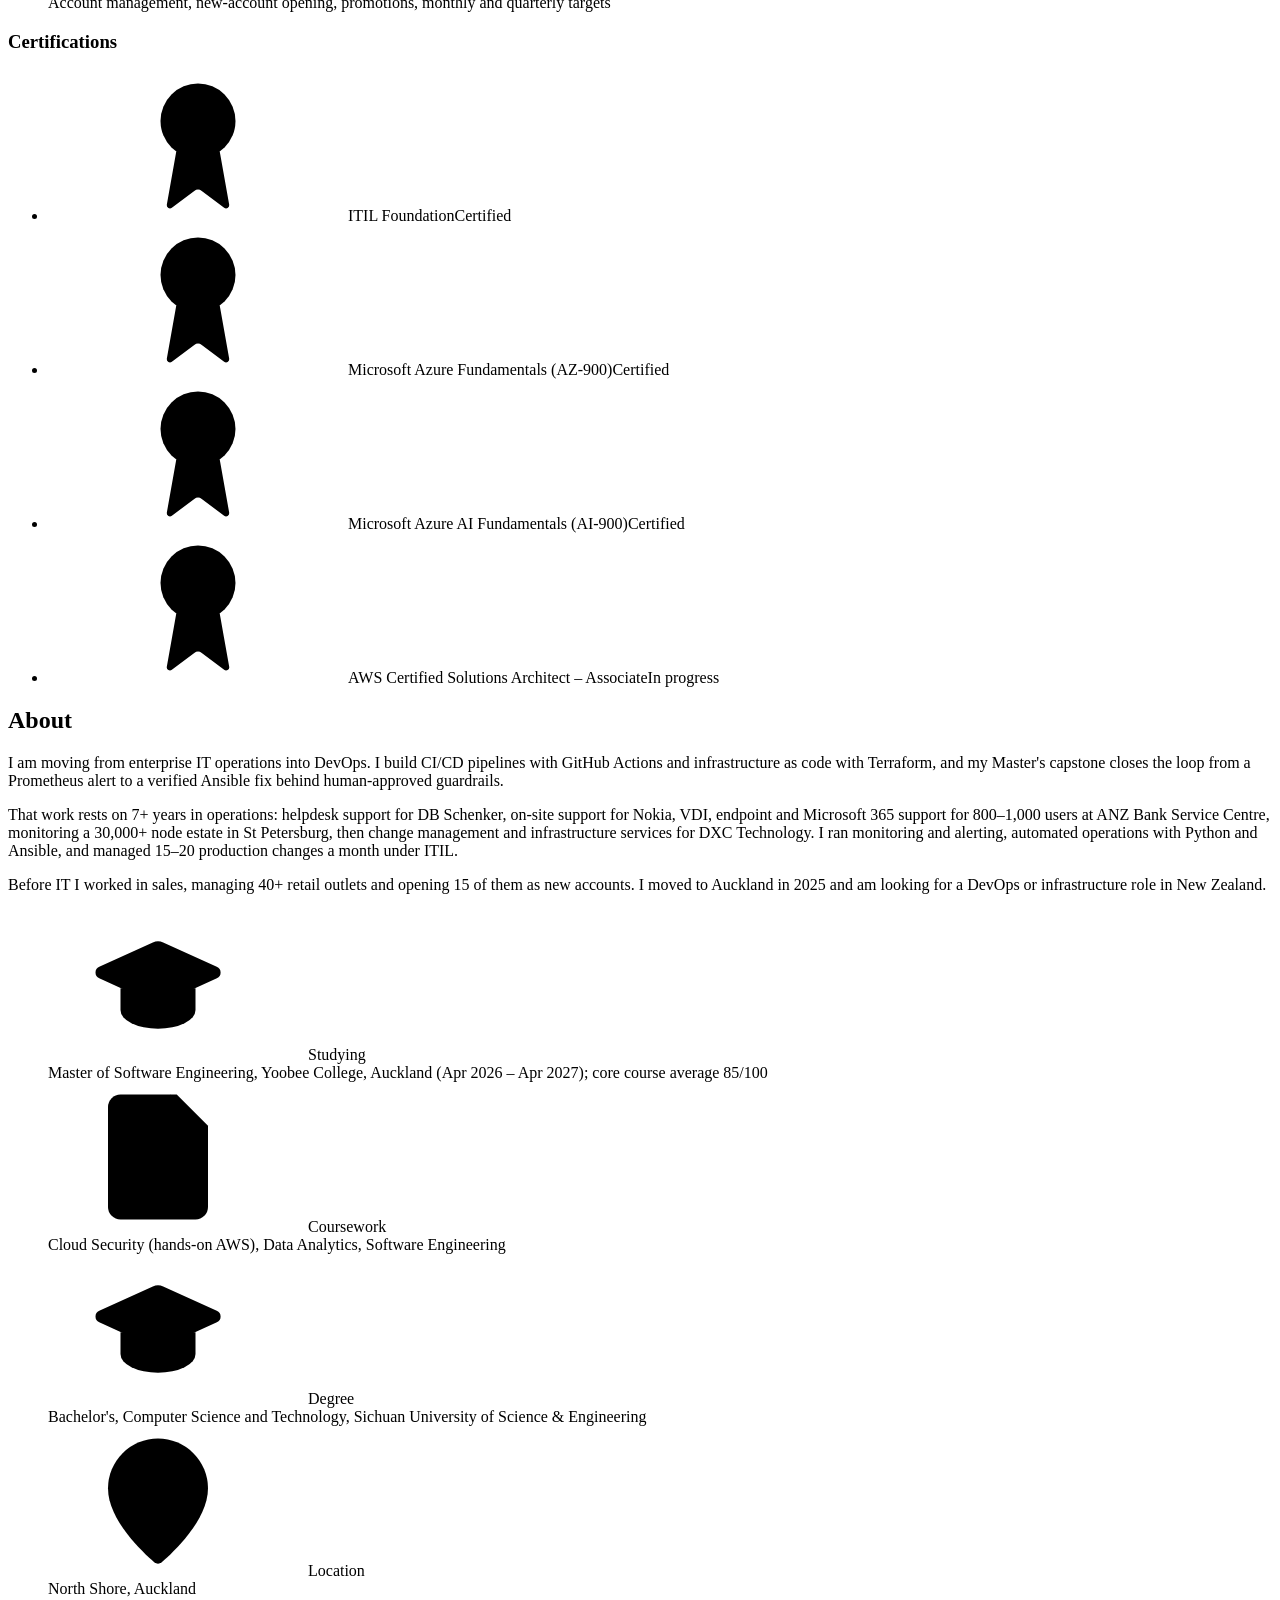
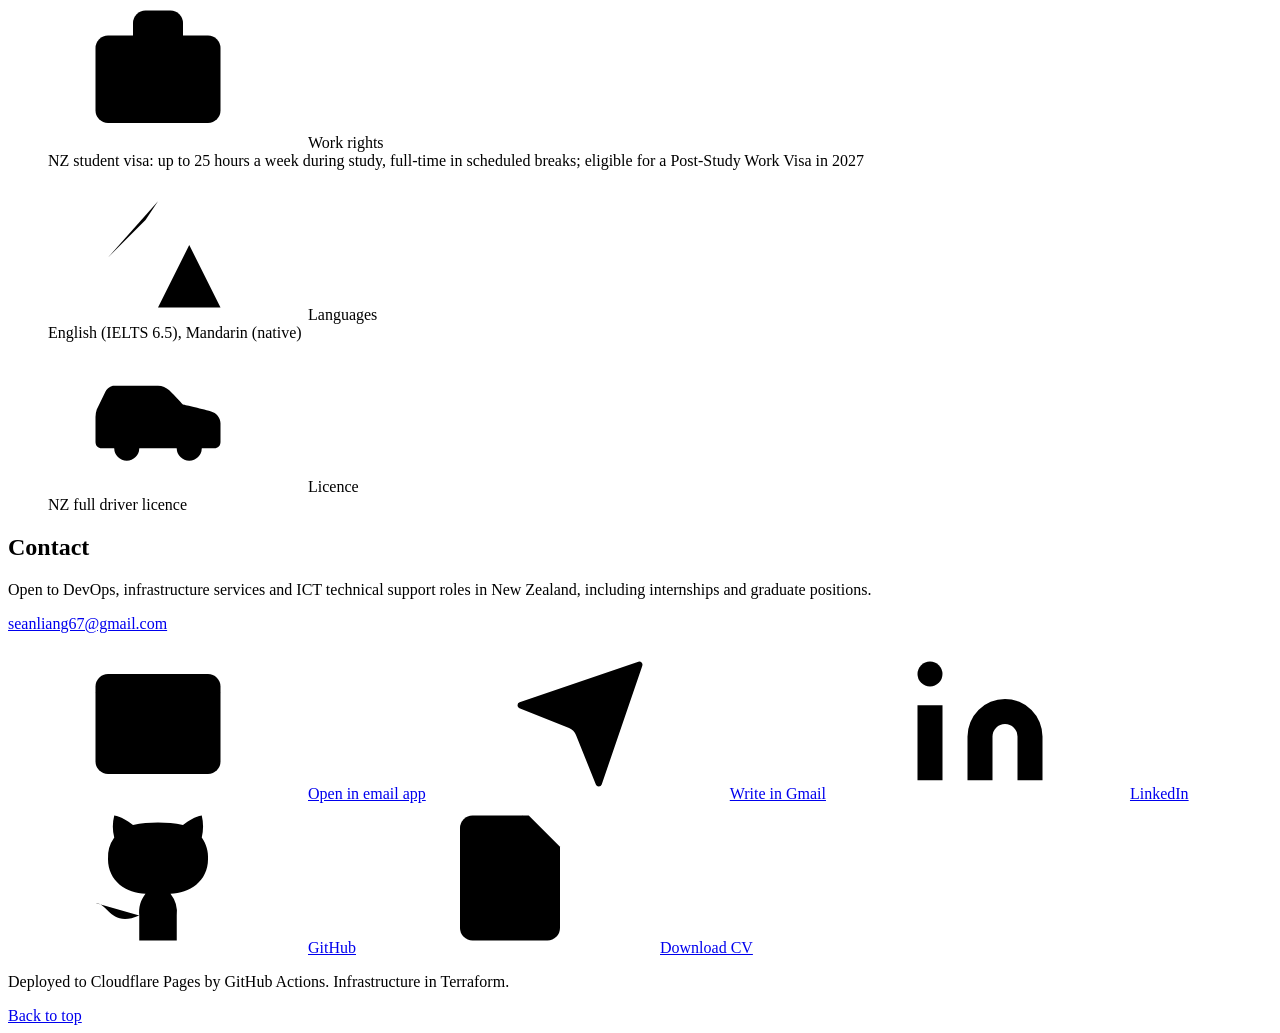
==== commit 73679ccf: "Match experience to LinkedIn and lead with DevOps - Experience bullets, titles and dates follow the " ====
--- a/site/index.html
+++ b/site/index.html
@@ -3,11 +3,11 @@
 <head>
   <meta charset="utf-8">
   <meta name="viewport" content="width=device-width, initial-scale=1">
-  <title>Xiao (Sean) Liang &middot; ICT Support, Infrastructure and DevOps</title>
-  <meta name="description" content="Xiao (Sean) Liang, Auckland: ICT technical support, infrastructure services and DevOps, with 7+ years of enterprise IT operations at DXC Technology, ANZ Bank Service Centre and Nokia, now completing a Master of Software Engineering.">
+  <title>Xiao (Sean) Liang &middot; DevOps, Infrastructure and ICT Support</title>
+  <meta name="description" content="Xiao (Sean) Liang, Auckland: DevOps, infrastructure services and ICT technical support, with 7+ years of enterprise IT operations at DXC Technology, ANZ Bank, Nokia and DB Schenker, now completing a Master of Software Engineering.">
   <meta name="color-scheme" content="light dark">
   <meta property="og:type" content="website">
-  <meta property="og:title" content="Xiao (Sean) Liang &middot; ICT Technical Support, Infrastructure and DevOps">
+  <meta property="og:title" content="Xiao (Sean) Liang &middot; DevOps, Infrastructure Services and ICT Technical Support">
   <meta property="og:description" content="7+ years of enterprise IT operations, now building CI/CD pipelines and infrastructure as code. Based in Auckland.">
   <meta property="og:url" content="https://liangxiao.de/">
   <meta property="og:image" content="https://liangxiao.de/img/sean-640.jpg">
@@ -77,9 +77,9 @@
       <div class="hero-grid">
         <div class="hero-text">
           <p class="open-badge"><span class="pulse" aria-hidden="true"></span>Open to roles in Auckland</p>
-          <p class="role">ICT technical support &middot; Infrastructure services &middot; DevOps &middot; Auckland</p>
+          <p class="role">DevOps &middot; Infrastructure services &middot; ICT technical support &middot; Auckland</p>
           <h1>Xiao (Sean) Liang</h1>
-          <p class="lede">I have 7+ years of enterprise IT operations behind me at DXC Technology, ANZ Bank Service Centre and Nokia: monitoring a 30,000+ node estate, automating operations with Python and Ansible, and running 15&ndash;20 production changes a month under ITIL. Now I build CI/CD pipelines and infrastructure as code too, on a Master of Software Engineering finishing April 2027.</p>
+          <p class="lede">I build CI/CD pipelines with GitHub Actions and infrastructure as code with Terraform, on top of 7+ years of enterprise IT operations at DXC Technology, ANZ Bank and Nokia: monitoring a 30,000+ node estate, automating operations with Python and Ansible, and running 15&ndash;20 production changes a month under ITIL. I am completing a Master of Software Engineering in Auckland, finishing April 2027.</p>
           <div class="actions">
             <a class="btn primary" href="/cv/Xiao_Liang_CV.pdf?v=20261127" download><svg class="icon" aria-hidden="true"><use href="#i-download"/></svg>Download CV</a>
             <!--email_off--><a class="btn" href="mailto:seanliang67@gmail.com"><svg class="icon" aria-hidden="true"><use href="#i-mail"/></svg>seanliang67@gmail.com</a><!--/email_off-->
@@ -94,9 +94,9 @@
               <img src="/img/sean-640.jpg" width="640" height="640" alt="Portrait of Xiao (Sean) Liang" fetchpriority="high">
             </picture>
           </div>
-          <span class="chip chip-a"><svg class="icon" aria-hidden="true"><use href="#i-monitor-smartphone"/></svg>Support</span>
+          <span class="chip chip-a"><svg class="icon" aria-hidden="true"><use href="#i-workflow"/></svg>DevOps</span>
           <span class="chip chip-b"><svg class="icon" aria-hidden="true"><use href="#i-server"/></svg>Infrastructure</span>
-          <span class="chip chip-c"><svg class="icon" aria-hidden="true"><use href="#i-workflow"/></svg>DevOps</span>
+          <span class="chip chip-c"><svg class="icon" aria-hidden="true"><use href="#i-monitor-smartphone"/></svg>Support</span>
         </div>
       </div>
 
@@ -111,12 +111,13 @@
         <figcaption id="pipeline-cap">Career pipeline</figcaption>
         <ol>
           <li class="stage done"><span class="yr">2012</span><span class="name">Regional sales, 40+ outlets</span><span class="where">Tuopai Shede Wine</span></li>
+          <li class="stage done"><span class="yr">2015</span><span class="name">IT helpdesk</span><span class="where">DB Schenker</span></li>
           <li class="stage done"><span class="yr">2017</span><span class="name">On-site engineering</span><span class="where">Nokia</span></li>
           <li class="stage done"><span class="yr">2019</span><span class="name">Virtual desktops and endpoints</span><span class="where">ANZ Bank</span></li>
           <li class="stage done"><span class="yr">2023</span><span class="name">Monitoring 30,000+ nodes</span><span class="where">CC7 (CNCEC No.7)</span></li>
           <li class="stage done"><span class="yr">2024</span><span class="name">Infrastructure services</span><span class="where">DXC Technology</span></li>
           <li class="stage done"><span class="yr">2026</span><span class="name">Building software</span><span class="where">Master's, Auckland</span></li>
-          <li class="stage next"><span class="yr">Next</span><span class="name">ICT support, infrastructure or DevOps</span><span class="where">in New Zealand</span></li>
+          <li class="stage next"><span class="yr">Next</span><span class="name">DevOps or infrastructure</span><span class="where">in New Zealand</span></li>
         </ol>
       </figure>
     </section>
@@ -263,9 +264,8 @@
             <li>Managed 15&ndash;20 production changes a month under ITIL change management, presenting scope, risk and implementation plans at CAB and CRB.</li>
             <li>Ran root-cause analysis for major incidents in cross-team SWAT reviews, documenting causes and tracking corrective actions to closure.</li>
             <li>Reviewed resolved ServiceNow incidents in QA meetings against response-time and fix-quality standards, feeding findings into process improvements.</li>
-            <li>Took part in internal assessments and vulnerability assessment tests against corporate standards; followed site H&amp;S requirements.</li>
-            <li>Managed the full IT asset lifecycle and inventory reconciliation; ran hands-and-eyes inspections and cable testing for the remote Level 2 team.</li>
-            <li><strong>Facilities:</strong> validated and documented AP, AV, Zoom Phone and printer handovers; supported desk moves, a server room upgrade and server upgrades.</li>
+            <li>Supported a server room upgrade and server upgrades; took part in internal assessments and vulnerability assessment tests against corporate security standards.</li>
+            <li>Managed the full IT asset lifecycle and inventory reconciliation; performed hands-and-eyes checks and cable testing for the remote Level 2 team.</li>
           </ul>
         </li>
         <li class="reveal">
@@ -275,7 +275,7 @@
           <ul>
             <li>Monitored a 30,000+ node estate across multiple Zabbix environments plus Prometheus and Grafana, tuning configuration and dashboards to catch faults before users were affected.</li>
             <li>Built custom monitoring templates and alert rules; deployed Zabbix agents and scripts in bulk with Ansible.</li>
-            <li>Automated repetitive operations tasks with Python scripts; wrote runbooks, troubleshooting procedures and technical manuals; followed site H&amp;S requirements.</li>
+            <li>Automated repetitive operations tasks with Python scripts; wrote runbooks, troubleshooting procedures and technical manuals.</li>
           </ul>
         </li>
         <li class="reveal gap">
@@ -284,11 +284,15 @@
         </li>
         <li class="reveal">
           <p class="when">Feb 2019 &ndash; Jan 2022</p>
-          <h3>Technical Support Specialist</h3>
+          <h3>Engineer Employee Experience</h3>
           <p class="org">ANZ Bank Service Centre &middot; Chengdu</p>
           <ul>
-            <li>Administered VMware Horizon VDI and Workspace ONE (AirWatch) UEM for 800&ndash;1,000 users and devices as one of a two-person team: desktop pools, image recompose, DEM user profiles, device enrolment and compliance policies.</li>
-            <li>Maintained VMware Identity Manager connectors and Active Directory, resolving authentication and access issues and escalating by business impact.</li>
+            <li>Provided on-site and systems support for 800&ndash;1,000 users as one of a two-person team, covering Windows desktops, VDI, Microsoft 365 (O365) and Exchange / Exchange Online.</li>
+            <li>Administered VMware Horizon VDI and Workspace ONE (AirWatch) UEM: desktop pools, image recompose, DEM profiles, enrolment and compliance policies.</li>
+            <li>Handled incidents and service requests in ServiceNow under ITIL incident, problem and change management, prioritising and escalating by business impact to meet SLAs.</li>
+            <li>Supported Exchange Online mailboxes and Microsoft Azure AD identities alongside on-premises Active Directory and VMware Identity Manager connectors, resolving authentication and access issues.</li>
+            <li>Wrote PowerShell scripts to automate user provisioning, mailbox administration and routine Windows maintenance.</li>
+            <li>Contributed to operational excellence through Agile/Scrum ways of working, Lean and continuous-improvement initiatives, human-centred design of end-user services, and capacity management of VDI resources.</li>
           </ul>
         </li>
         <li class="reveal">
@@ -296,9 +300,21 @@
           <h3>Onsite Support Engineer</h3>
           <p class="org">Nokia &middot; Chengdu</p>
           <ul>
-            <li>Performed hands-and-eyes work on servers and network equipment for remote engineering teams; maintained RF scanners.</li>
-            <li>Delivered break-fix support and IMAC/D work; handled disk decryption and data recovery, and tracked work against SLAs in HPSM.</li>
-            <li><strong>Facilities:</strong> coordinated CCTV, cabling and access-control vendors; supported cabling and CCTV installation.</li>
+            <li>Performed hands-and-eyes work on servers and network equipment for remote engineering teams.</li>
+            <li>Handled disk decryption and data recovery, tracked work against SLAs in HPSM, and coordinated CCTV, cabling and access-control vendors.</li>
+          </ul>
+        </li>
+        <li class="reveal">
+          <p class="when">Oct 2015 &ndash; Jun 2016</p>
+          <h3>Helpdesk Support</h3>
+          <p class="org">DB Schenker &middot; Chengdu, China</p>
+          <ul>
+            <li>Provided on-site IT support for a fulfilment centre, resolving desktop, application, email and hardware issues for end users and tracking each request through to resolution.</li>
+            <li>Installed and configured business and engineering systems for end users; set up and maintained printers, scanners and terminals.</li>
+            <li>Maintained the local network and responded promptly to infrastructure alarms; carried out scheduled hardware maintenance and escalated faults to the supervisor or vendors.</li>
+            <li>Handled daily IT operations, including equipment and email account requests and leaver checklists, in line with IT policy and approval requirements.</li>
+            <li>Ran IT asset and consumables audits, maintenance, disposal and transfers.</li>
+            <li>Delivered scheduled IT training to associates, kept support documentation up to date and proposed service improvements to simplify operations for end users.</li>
           </ul>
         </li>
         <li class="reveal sales">
@@ -306,8 +322,8 @@
           <h3>Regional Sales Supervisor</h3>
           <p class="org">Sichuan Tuopai Shede Wine Co., Ltd. &middot; Suining, China</p>
           <ul>
-            <li>Ran the full account cycle for 40+ supermarket, restaurant and liquor store outlets, 15 of them opened as new accounts: kept existing relationships strong and turned new-product distribution into orders.</li>
-            <li>Consistently met monthly and quarterly targets, tracking distribution and sell-through.</li>
+            <li>Managed 40+ retail outlets, including supermarkets, restaurants and liquor stores, opening 15 of them as new accounts, and consistently met monthly and quarterly targets.</li>
+            <li>Counted stock, rotated products first-in-first-out, kept displays and price tags up to date, and resolved returns and complaints.</li>
           </ul>
         </li>
       </ol>
@@ -321,7 +337,7 @@
         <div class="reveal"><dt><svg class="icon" aria-hidden="true"><use href="#i-activity"/></svg>Monitoring and observability</dt><dd>Zabbix, Prometheus, Grafana; custom templates, alerting and dashboards</dd></div>
         <div class="reveal"><dt><svg class="icon" aria-hidden="true"><use href="#i-cloud"/></svg>Cloud</dt><dd>AWS (EC2, S3, IAM, VPC, Lambda, RDS, ACM), Microsoft Azure, Cloudflare (Pages, DNS, Zero Trust)</dd></div>
         <div class="reveal"><dt><svg class="icon" aria-hidden="true"><use href="#i-server"/></svg>Systems and virtualisation</dt><dd>Linux (Ubuntu, Debian, CentOS), Windows Server, VMware Horizon, Citrix XenDesktop; MySQL, PostgreSQL, backup and recovery</dd></div>
-        <div class="reveal"><dt><svg class="icon" aria-hidden="true"><use href="#i-shield-check"/></svg>Identity and access</dt><dd>Active Directory, Entra ID (Azure AD), VMware Identity Manager, Workspace ONE, Intune</dd></div>
+        <div class="reveal"><dt><svg class="icon" aria-hidden="true"><use href="#i-shield-check"/></svg>Identity, access and Microsoft 365</dt><dd>Active Directory, Entra ID (Azure AD), VMware Identity Manager, Workspace ONE, Intune; Microsoft 365, Exchange Online</dd></div>
         <div class="reveal"><dt><svg class="icon" aria-hidden="true"><use href="#i-clipboard-list"/></svg>IT service management</dt><dd>ITIL change, incident and problem management; CAB/CRB, root-cause analysis, ServiceNow; vulnerability assessment, internal audit</dd></div>
         <div class="reveal"><dt><svg class="icon" aria-hidden="true"><use href="#i-code-xml"/></svg>Development</dt><dd>Django REST Framework, React, PostgreSQL, pytest</dd></div>
         <div class="reveal"><dt><svg class="icon" aria-hidden="true"><use href="#i-handshake"/></svg>Sales</dt><dd>Account management, new-account opening, promotions, monthly and quarterly targets</dd></div>
@@ -340,9 +356,9 @@
       <h2 id="about-h">About</h2>
       <div class="about">
         <div class="prose">
-          <p>I work on the operations side of IT: keeping systems monitored, changed safely and supported. Over 7+ years I moved from on-site support for Nokia, to VDI and endpoint management for 800&ndash;1,000 users at ANZ Bank Service Centre, to monitoring a 30,000+ node estate in St Petersburg, then change management and infrastructure services for DXC Technology on the ExxonMobil account.</p>
-          <p>Before IT I worked in sales, managing 40+ retail outlets for Sichuan Tuopai Shede Wine and opening 15 of them as new accounts.</p>
-          <p>In 2025 I moved to Auckland, and in 2026 I started a Master of Software Engineering. My capstone automates incident remediation with Prometheus and Ansible behind human-approved guardrails. I am looking for an ICT technical support, infrastructure services or DevOps role in New Zealand.</p>
+          <p>I am moving from enterprise IT operations into DevOps. I build CI/CD pipelines with GitHub Actions and infrastructure as code with Terraform, and my Master's capstone closes the loop from a Prometheus alert to a verified Ansible fix behind human-approved guardrails.</p>
+          <p>That work rests on 7+ years in operations: helpdesk support for DB Schenker, on-site support for Nokia, VDI, endpoint and Microsoft 365 support for 800&ndash;1,000 users at ANZ Bank Service Centre, monitoring a 30,000+ node estate in St Petersburg, then change management and infrastructure services for DXC Technology. I ran monitoring and alerting, automated operations with Python and Ansible, and managed 15&ndash;20 production changes a month under ITIL.</p>
+          <p>Before IT I worked in sales, managing 40+ retail outlets and opening 15 of them as new accounts. I moved to Auckland in 2025 and am looking for a DevOps or infrastructure role in New Zealand.</p>
         </div>
         <dl class="facts reveal">
           <div><dt><svg class="icon" aria-hidden="true"><use href="#i-graduation-cap"/></svg>Studying</dt><dd>Master of Software Engineering, Yoobee College, Auckland (Apr 2026 &ndash; Apr 2027); core course average 85/100</dd></div>
@@ -359,7 +375,7 @@
     <section class="section wrap contact" id="contact" aria-labelledby="contact-h">
       <div class="contact-card reveal">
         <h2 id="contact-h">Contact</h2>
-        <p class="intro">Open to ICT technical support, infrastructure services and DevOps roles in New Zealand, including internships and graduate positions.</p>
+        <p class="intro">Open to DevOps, infrastructure services and ICT technical support roles in New Zealand, including internships and graduate positions.</p>
         <!--email_off--><p class="email"><a href="mailto:seanliang67@gmail.com">seanliang67@gmail.com</a></p><!--/email_off-->
         <div class="actions">
           <!--email_off--><a class="btn primary" href="mailto:seanliang67@gmail.com"><svg class="icon" aria-hidden="true"><use href="#i-mail"/></svg>Open in email app</a>
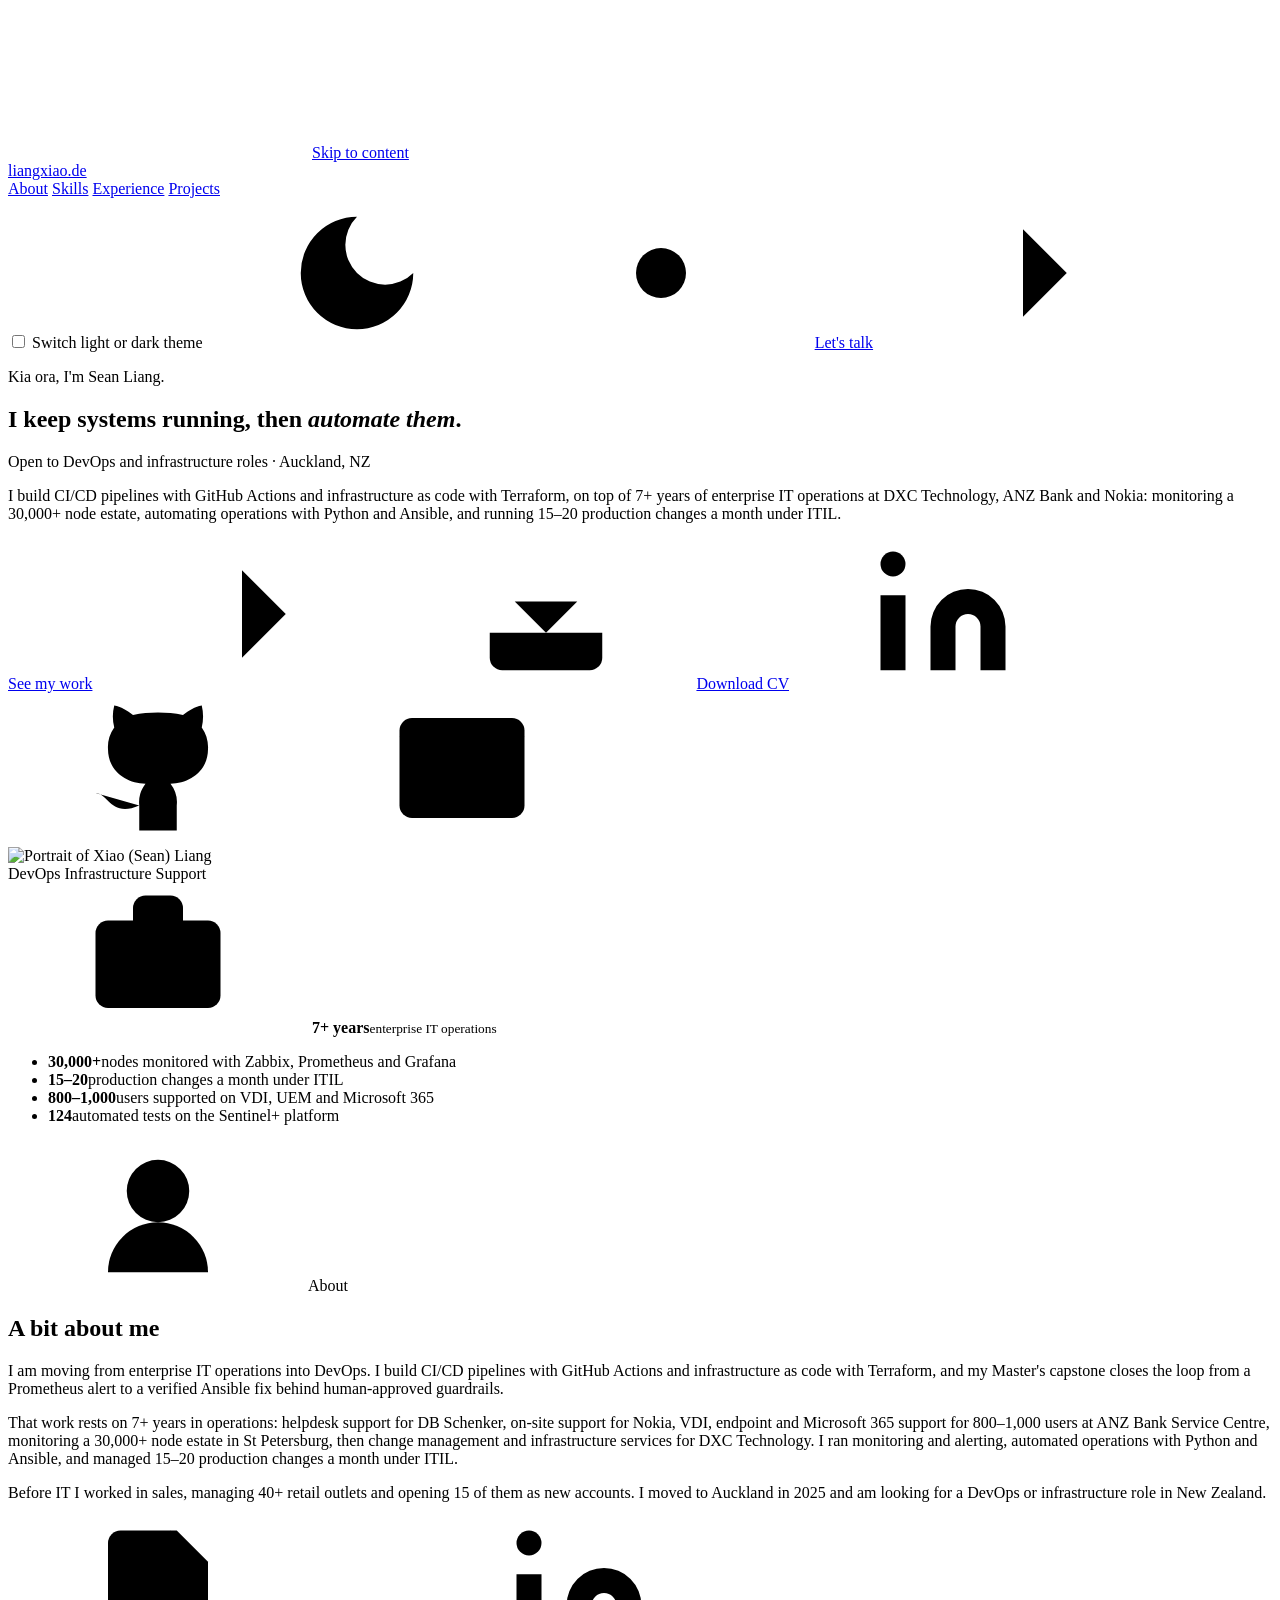
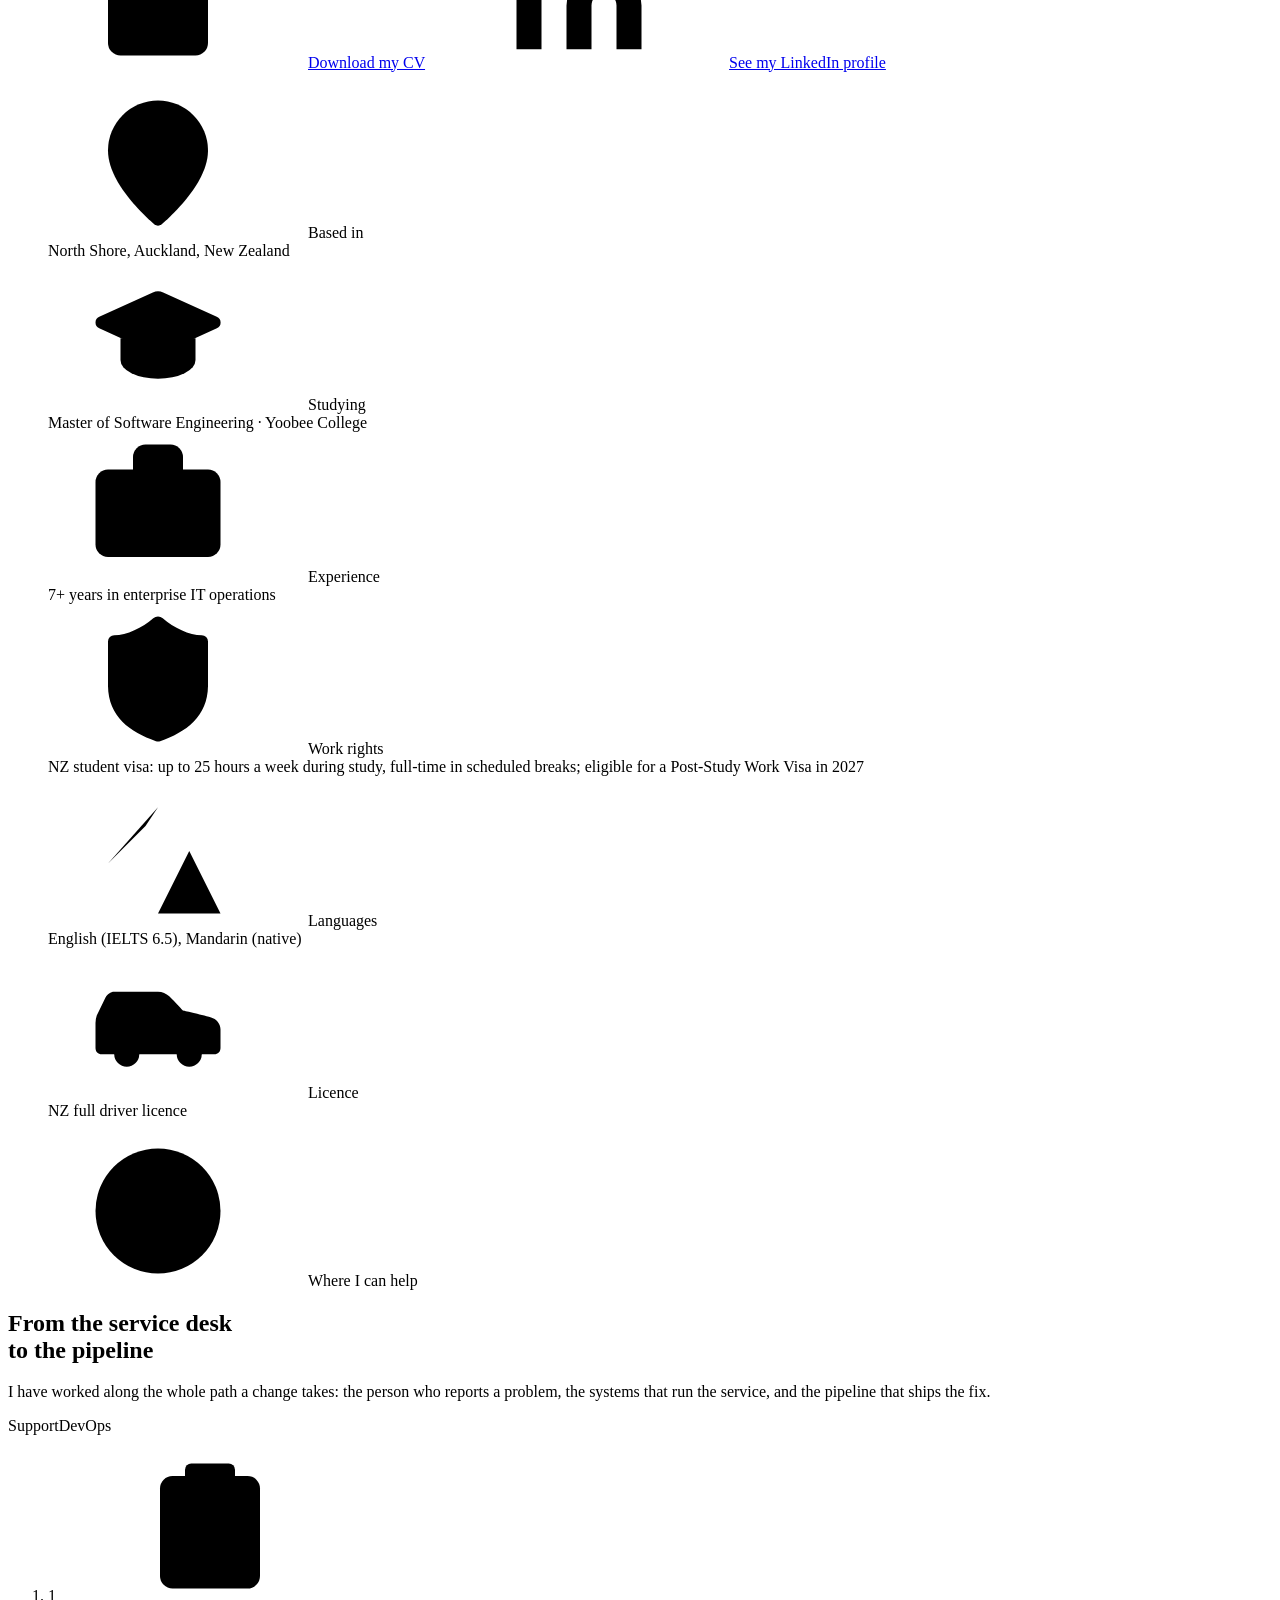
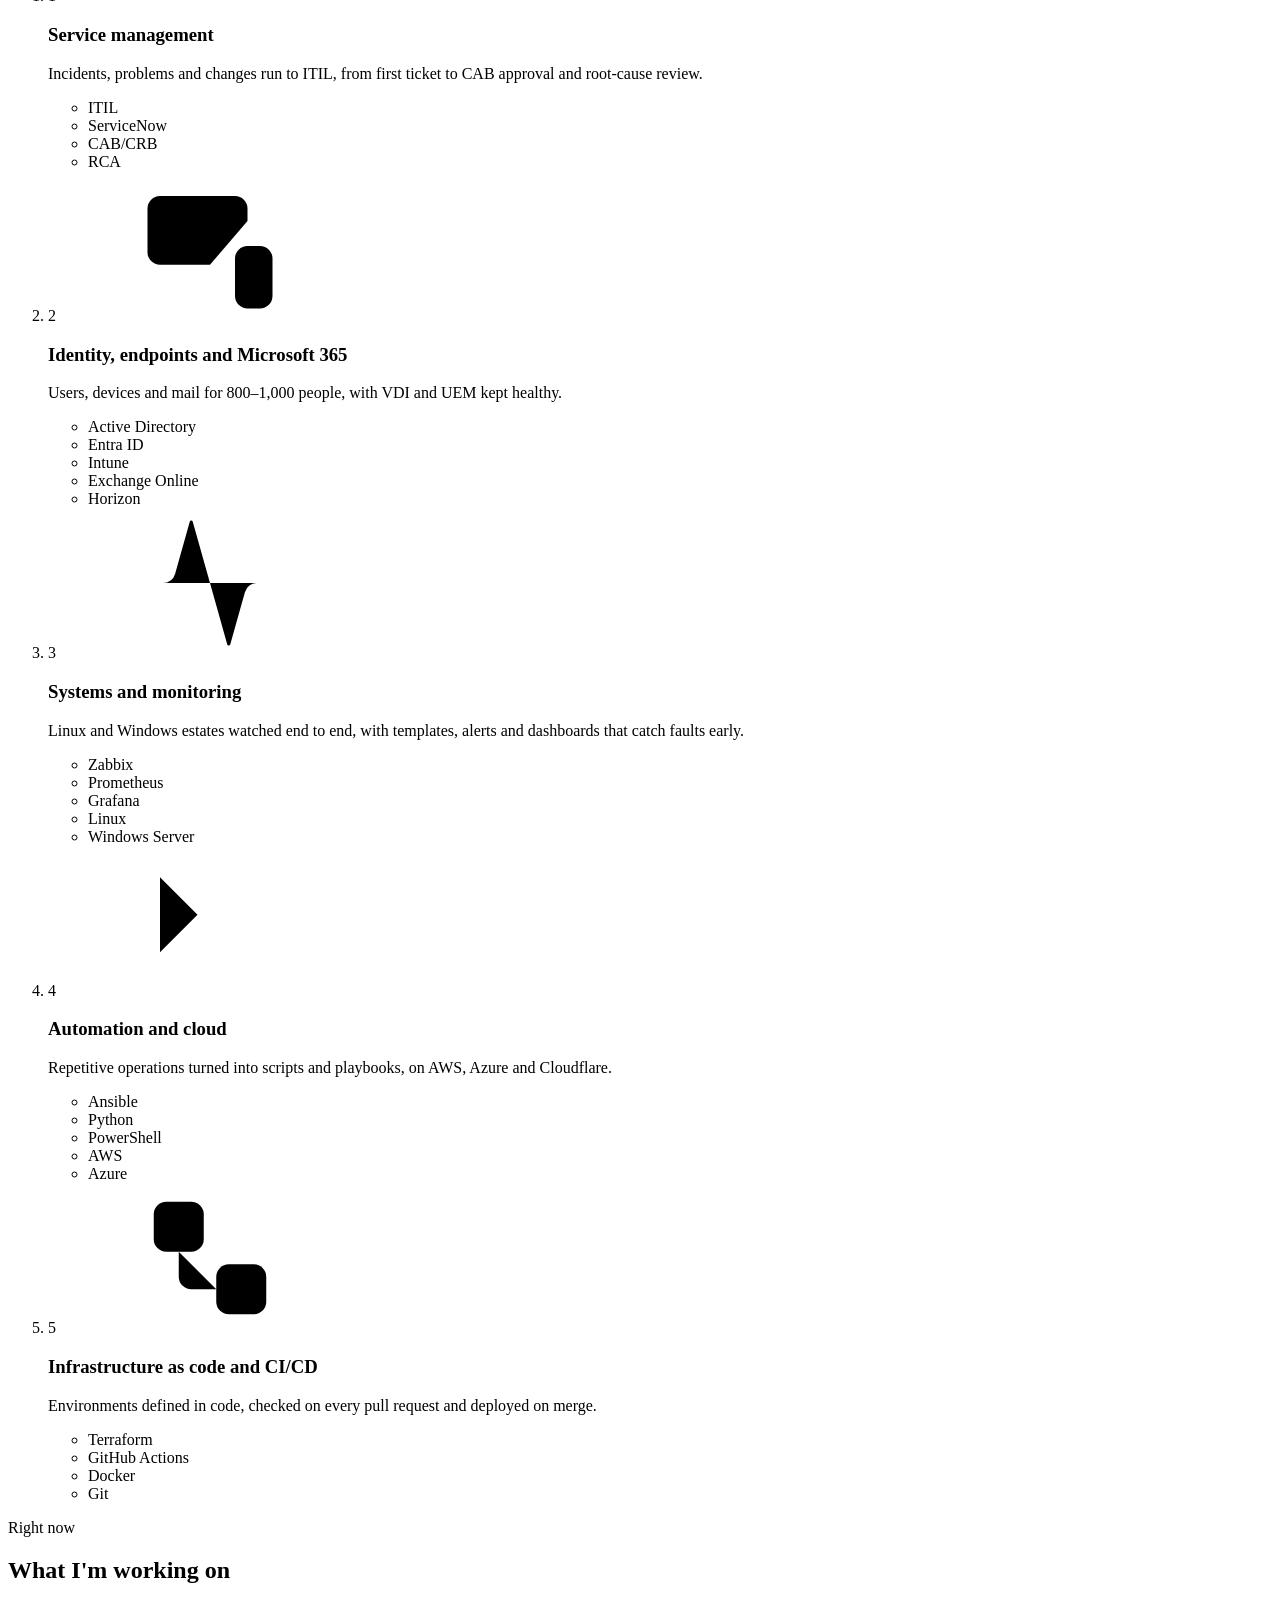
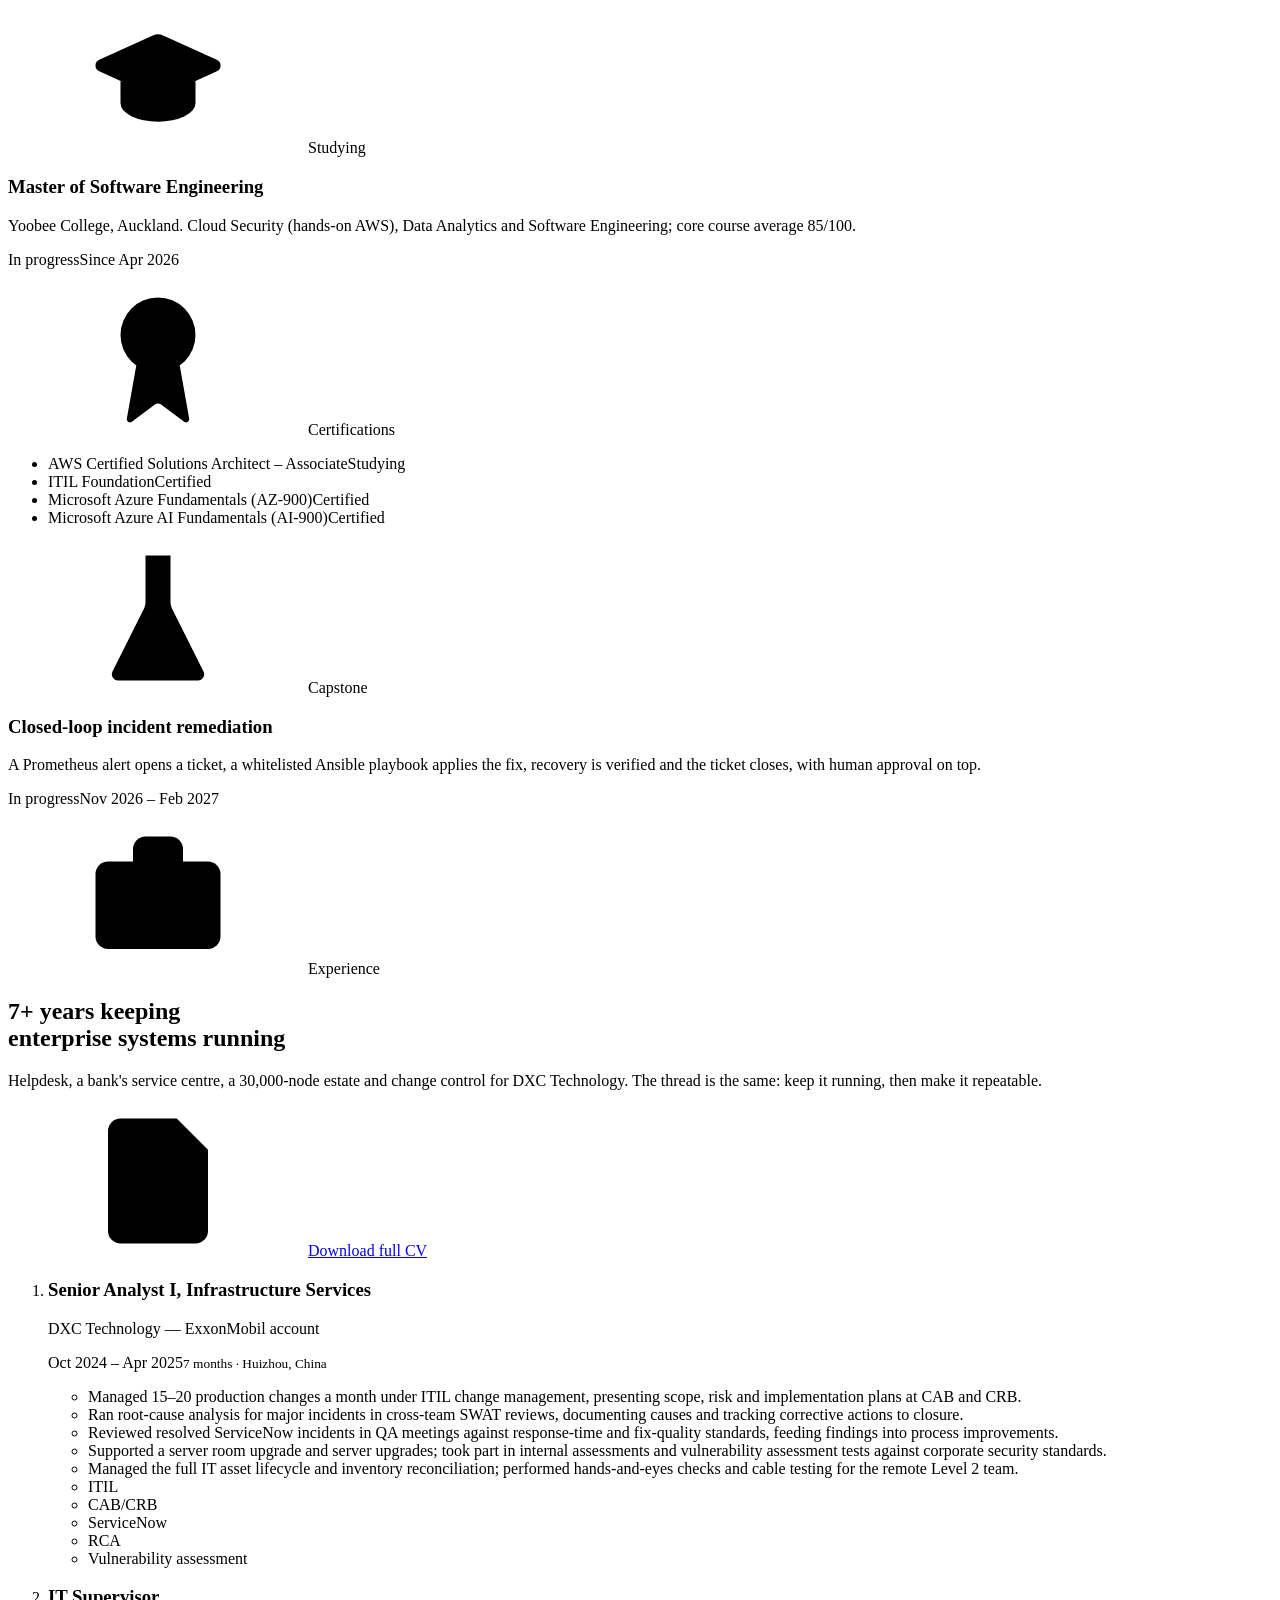
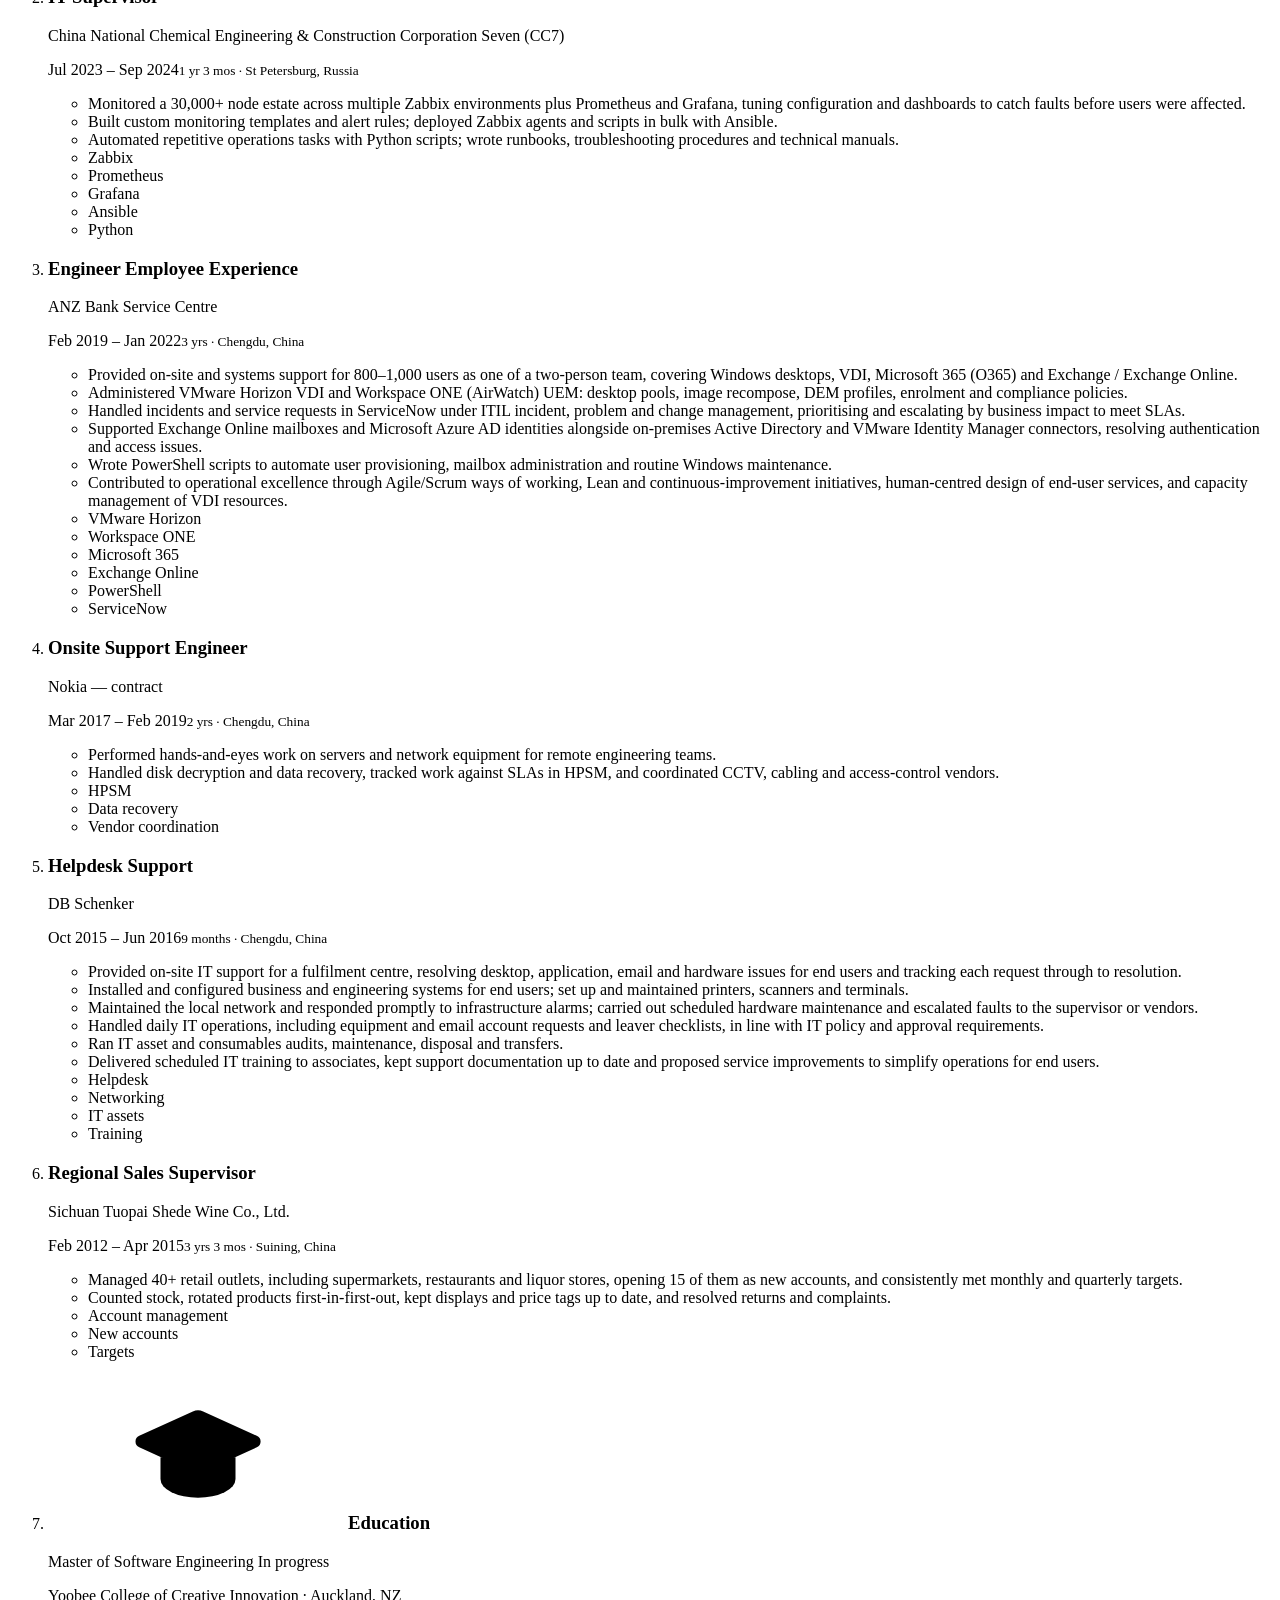
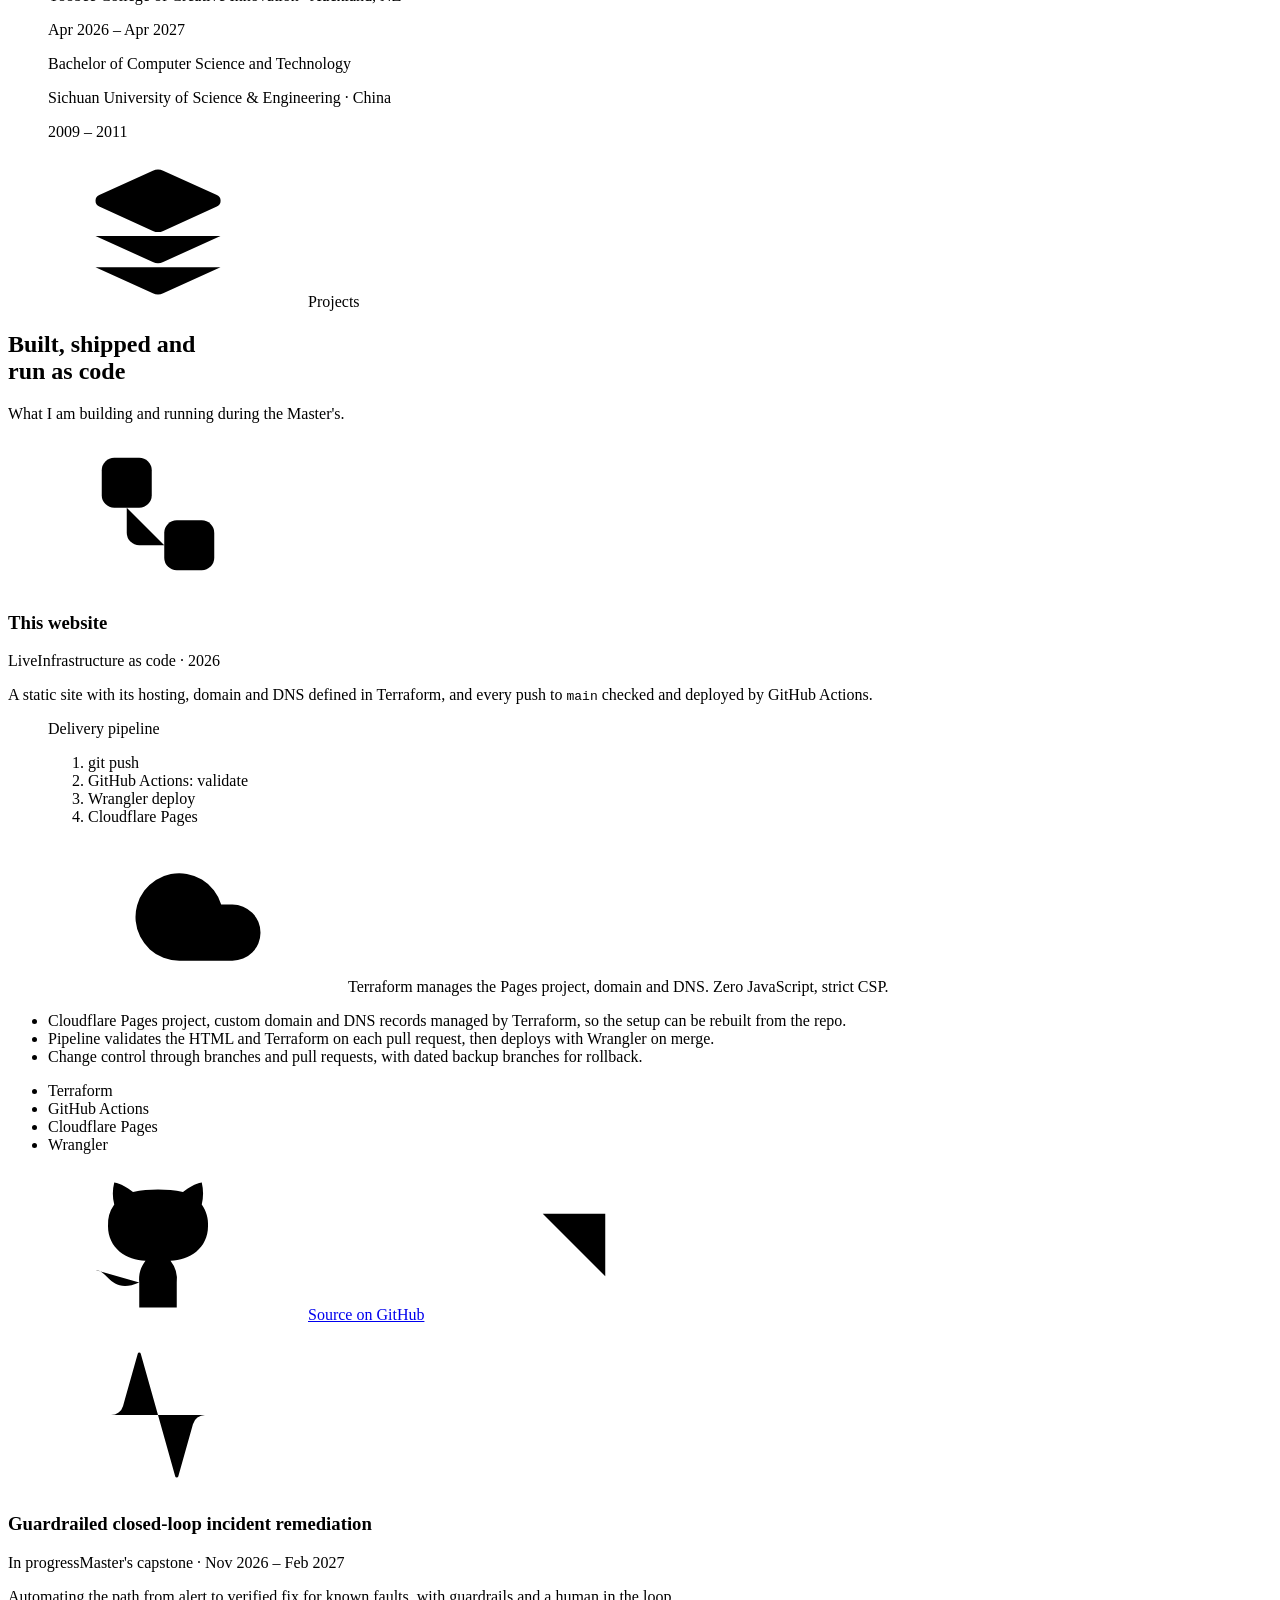
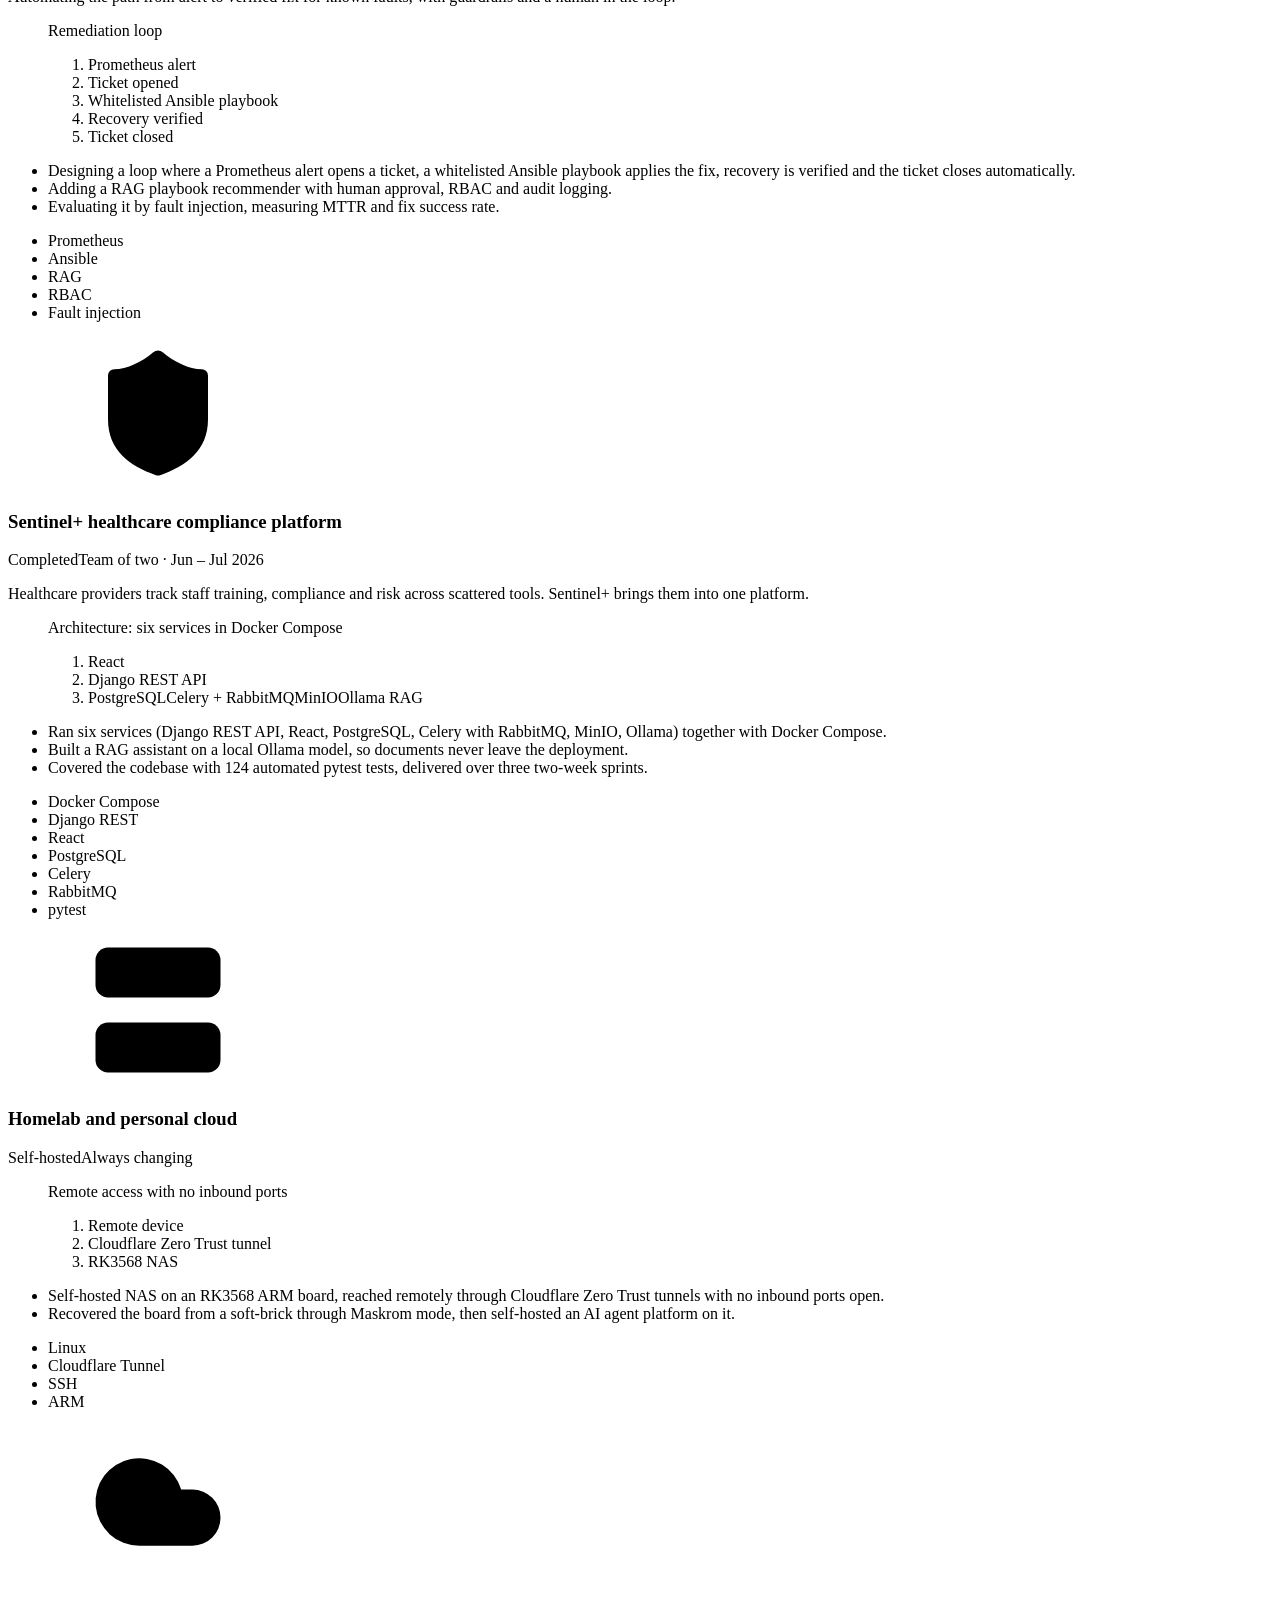
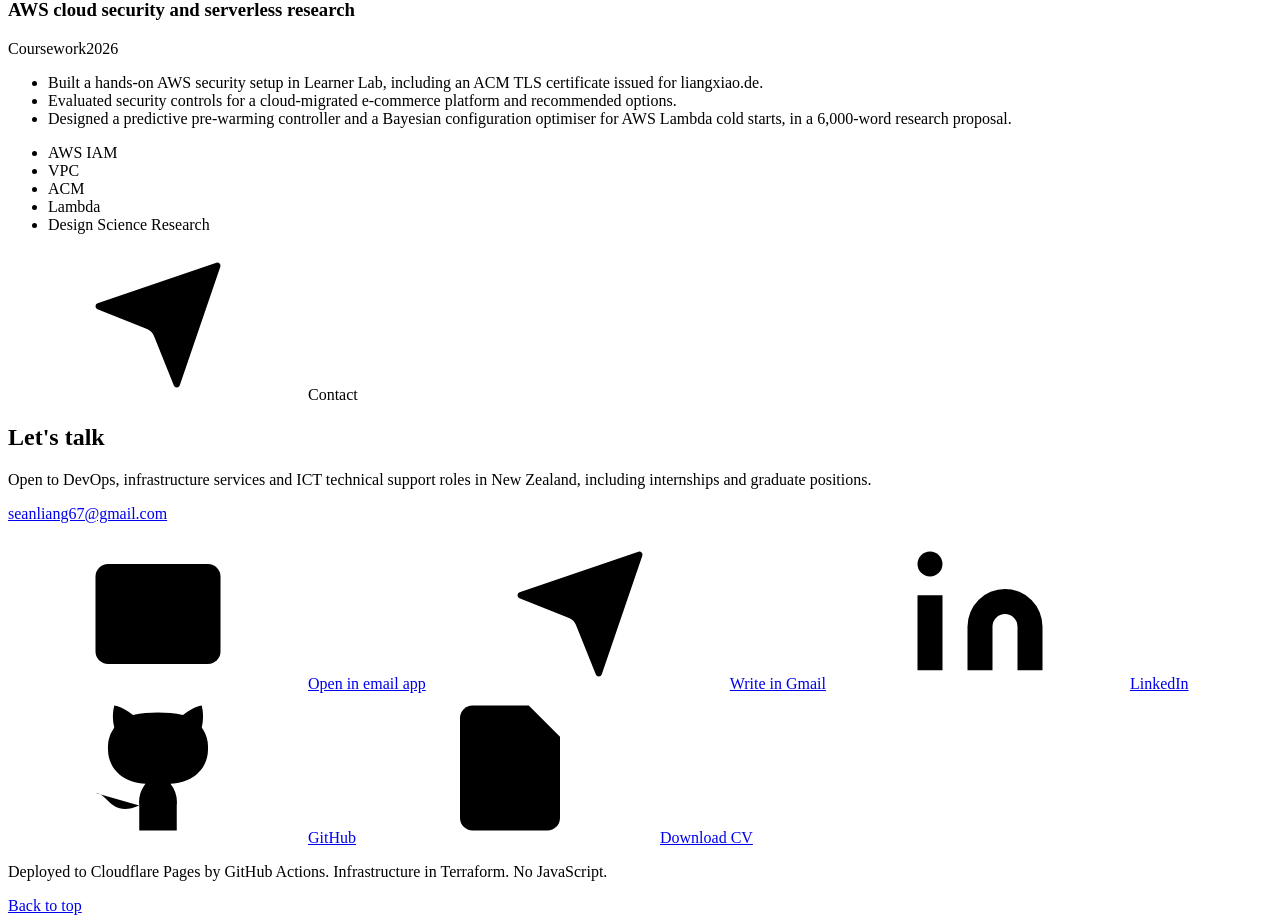
==== commit b18340b1: "Redesign in the style of carlos.nz; CV matches LinkedIn - Statement hero with arch portrait, floatin" ====
--- a/site/index.html
+++ b/site/index.html
@@ -16,37 +16,44 @@
   <link rel="icon" href="/favicon.svg" type="image/svg+xml">
   <link rel="preconnect" href="https://fonts.googleapis.com">
   <link rel="preconnect" href="https://fonts.gstatic.com" crossorigin>
-  <link rel="stylesheet" href="https://fonts.googleapis.com/css2?family=IBM+Plex+Sans+Condensed:wght@500;600&family=IBM+Plex+Sans:ital,wght@0,400;0,500;0,600;1,400&display=swap">
-  <link rel="stylesheet" href="/styles.css?v=20261128">
+  <link rel="stylesheet" href="https://fonts.googleapis.com/css2?family=IBM+Plex+Mono:wght@400;500&family=IBM+Plex+Sans:ital,wght@0,400;0,500;0,600;0,700;1,400&display=swap">
+  <link rel="stylesheet" href="/styles.css?v=20261128b">
 </head>
 <body>
   <svg class="sprite" aria-hidden="true" focusable="false">
     <symbol id="i-activity" viewBox="0 0 24 24"><path d="M22 12h-2.48a2 2 0 0 0-1.93 1.46l-2.35 8.36a.25.25 0 0 1-.48 0L9.24 2.18a.25.25 0 0 0-.48 0l-2.35 8.36A2 2 0 0 1 4.49 12H2"/></symbol>
+    <symbol id="i-arrow-right" viewBox="0 0 24 24"><path d="M5 12h14"/> <path d="m12 5 7 7-7 7"/></symbol>
     <symbol id="i-arrow-up-right" viewBox="0 0 24 24"><path d="M7 7h10v10"/> <path d="M7 17 17 7"/></symbol>
     <symbol id="i-award" viewBox="0 0 24 24"><path d="m15.477 12.89 1.515 8.526a.5.5 0 0 1-.81.47l-3.58-2.687a1 1 0 0 0-1.197 0l-3.586 2.686a.5.5 0 0 1-.81-.469l1.514-8.526"/> <circle cx="12" cy="8" r="6"/></symbol>
     <symbol id="i-briefcase" viewBox="0 0 24 24"><path d="M16 20V4a2 2 0 0 0-2-2h-4a2 2 0 0 0-2 2v16"/> <rect width="20" height="14" x="2" y="6" rx="2"/></symbol>
     <symbol id="i-car" viewBox="0 0 24 24"><path d="M19 17h2c.6 0 1-.4 1-1v-3c0-.9-.7-1.7-1.5-1.9C18.7 10.6 16 10 16 10s-1.3-1.4-2.2-2.3c-.5-.4-1.1-.7-1.8-.7H5c-.6 0-1.1.4-1.4.9l-1.4 2.9A3.7 3.7 0 0 0 2 12v4c0 .6.4 1 1 1h2"/> <circle cx="7" cy="17" r="2"/> <path d="M9 17h6"/> <circle cx="17" cy="17" r="2"/></symbol>
     <symbol id="i-chart-column" viewBox="0 0 24 24"><path d="M3 3v16a2 2 0 0 0 2 2h16"/> <path d="M18 17V9"/> <path d="M13 17V5"/> <path d="M8 17v-3"/></symbol>
+    <symbol id="i-circle-check" viewBox="0 0 24 24"><circle cx="12" cy="12" r="10"/> <path d="m9 12 2 2 4-4"/></symbol>
     <symbol id="i-clipboard-list" viewBox="0 0 24 24"><rect width="8" height="4" x="8" y="2" rx="1" ry="1"/> <path d="M16 4h2a2 2 0 0 1 2 2v14a2 2 0 0 1-2 2H6a2 2 0 0 1-2-2V6a2 2 0 0 1 2-2h2"/> <path d="M12 11h4"/> <path d="M12 16h4"/> <path d="M8 11h.01"/> <path d="M8 16h.01"/></symbol>
     <symbol id="i-cloud" viewBox="0 0 24 24"><path d="M17.5 19H9a7 7 0 1 1 6.71-9h1.79a4.5 4.5 0 1 1 0 9Z"/></symbol>
     <symbol id="i-code-xml" viewBox="0 0 24 24"><path d="m18 16 4-4-4-4"/> <path d="m6 8-4 4 4 4"/> <path d="m14.5 4-5 16"/></symbol>
+    <symbol id="i-compass" viewBox="0 0 24 24"><path d="m16.24 7.76-1.804 5.411a2 2 0 0 1-1.265 1.265L7.76 16.24l1.804-5.411a2 2 0 0 1 1.265-1.265z"/> <circle cx="12" cy="12" r="10"/></symbol>
     <symbol id="i-container" viewBox="0 0 24 24"><path d="M22 7.7c0-.6-.4-1.2-.8-1.5l-6.3-3.9a1.72 1.72 0 0 0-1.7 0l-10.3 6c-.5.2-.9.8-.9 1.4v6.6c0 .5.4 1.2.8 1.5l6.3 3.9a1.72 1.72 0 0 0 1.7 0l10.3-6c.5-.3.9-1 .9-1.5Z"/> <path d="M10 21.9V14L2.1 9.1"/> <path d="m10 14 11.9-6.9"/> <path d="M14 19.8v-8.1"/> <path d="M18 17.5V9.4"/></symbol>
     <symbol id="i-download" viewBox="0 0 24 24"><path d="M21 15v4a2 2 0 0 1-2 2H5a2 2 0 0 1-2-2v-4"/> <polyline points="7 10 12 15 17 10"/> <line x1="12" x2="12" y1="15" y2="3"/></symbol>
     <symbol id="i-file-text" viewBox="0 0 24 24"><path d="M15 2H6a2 2 0 0 0-2 2v16a2 2 0 0 0 2 2h12a2 2 0 0 0 2-2V7Z"/> <path d="M14 2v4a2 2 0 0 0 2 2h4"/> <path d="M10 9H8"/> <path d="M16 13H8"/> <path d="M16 17H8"/></symbol>
+    <symbol id="i-flask-conical" viewBox="0 0 24 24"><path d="M10 2v7.527a2 2 0 0 1-.211.896L4.72 20.55a1 1 0 0 0 .9 1.45h12.76a1 1 0 0 0 .9-1.45l-5.069-10.127A2 2 0 0 1 14 9.527V2"/> <path d="M8.5 2h7"/> <path d="M7 16h10"/></symbol>
     <symbol id="i-github" viewBox="0 0 24 24"><path d="M15 22v-4a4.8 4.8 0 0 0-1-3.5c3 0 6-2 6-5.5.08-1.25-.27-2.48-1-3.5.28-1.15.28-2.35 0-3.5 0 0-1 0-3 1.5-2.64-.5-5.36-.5-8 0C6 2 5 2 5 2c-.3 1.15-.3 2.35 0 3.5A5.403 5.403 0 0 0 4 9c0 3.5 3 5.5 6 5.5-.39.49-.68 1.05-.85 1.65-.17.6-.22 1.23-.15 1.85v4"/> <path d="M9 18c-4.51 2-5-2-7-2"/></symbol>
     <symbol id="i-graduation-cap" viewBox="0 0 24 24"><path d="M21.42 10.922a1 1 0 0 0-.019-1.838L12.83 5.18a2 2 0 0 0-1.66 0L2.6 9.08a1 1 0 0 0 0 1.832l8.57 3.908a2 2 0 0 0 1.66 0z"/> <path d="M22 10v6"/> <path d="M6 12.5V16a6 3 0 0 0 12 0v-3.5"/></symbol>
     <symbol id="i-handshake" viewBox="0 0 24 24"><path d="m11 17 2 2a1 1 0 1 0 3-3"/> <path d="m14 14 2.5 2.5a1 1 0 1 0 3-3l-3.88-3.88a3 3 0 0 0-4.24 0l-.88.88a1 1 0 1 1-3-3l2.81-2.81a5.79 5.79 0 0 1 7.06-.87l.47.28a2 2 0 0 0 1.42.25L21 4"/> <path d="m21 3 1 11h-2"/> <path d="M3 3 2 14l6.5 6.5a1 1 0 1 0 3-3"/> <path d="M3 4h8"/></symbol>
     <symbol id="i-languages" viewBox="0 0 24 24"><path d="m5 8 6 6"/> <path d="m4 14 6-6 2-3"/> <path d="M2 5h12"/> <path d="M7 2h1"/> <path d="m22 22-5-10-5 10"/> <path d="M14 18h6"/></symbol>
+    <symbol id="i-layers" viewBox="0 0 24 24"><path d="m12.83 2.18a2 2 0 0 0-1.66 0L2.6 6.08a1 1 0 0 0 0 1.83l8.58 3.91a2 2 0 0 0 1.66 0l8.58-3.9a1 1 0 0 0 0-1.83Z"/> <path d="m22 17.65-9.17 4.16a2 2 0 0 1-1.66 0L2 17.65"/> <path d="m22 12.65-9.17 4.16a2 2 0 0 1-1.66 0L2 12.65"/></symbol>
     <symbol id="i-linkedin" viewBox="0 0 24 24"><path d="M16 8a6 6 0 0 1 6 6v7h-4v-7a2 2 0 0 0-2-2 2 2 0 0 0-2 2v7h-4v-7a6 6 0 0 1 6-6z"/> <rect width="4" height="12" x="2" y="9"/> <circle cx="4" cy="4" r="2"/></symbol>
     <symbol id="i-mail" viewBox="0 0 24 24"><rect width="20" height="16" x="2" y="4" rx="2"/> <path d="m22 7-8.97 5.7a1.94 1.94 0 0 1-2.06 0L2 7"/></symbol>
     <symbol id="i-map-pin" viewBox="0 0 24 24"><path d="M20 10c0 4.993-5.539 10.193-7.399 11.799a1 1 0 0 1-1.202 0C9.539 20.193 4 14.993 4 10a8 8 0 0 1 16 0"/> <circle cx="12" cy="10" r="3"/></symbol>
     <symbol id="i-monitor-smartphone" viewBox="0 0 24 24"><path d="M18 8V6a2 2 0 0 0-2-2H4a2 2 0 0 0-2 2v7a2 2 0 0 0 2 2h8"/> <path d="M10 19v-3.96 3.15"/> <path d="M7 19h5"/> <rect width="6" height="10" x="16" y="12" rx="2"/></symbol>
     <symbol id="i-moon" viewBox="0 0 24 24"><path d="M12 3a6 6 0 0 0 9 9 9 9 0 1 1-9-9Z"/></symbol>
+    <symbol id="i-radio" viewBox="0 0 24 24"><path d="M4.9 19.1C1 15.2 1 8.8 4.9 4.9"/> <path d="M7.8 16.2c-2.3-2.3-2.3-6.1 0-8.5"/> <circle cx="12" cy="12" r="2"/> <path d="M16.2 7.8c2.3 2.3 2.3 6.1 0 8.5"/> <path d="M19.1 4.9C23 8.8 23 15.1 19.1 19"/></symbol>
     <symbol id="i-send" viewBox="0 0 24 24"><path d="M14.536 21.686a.5.5 0 0 0 .937-.024l6.5-19a.496.496 0 0 0-.635-.635l-19 6.5a.5.5 0 0 0-.024.937l7.93 3.18a2 2 0 0 1 1.112 1.11z"/> <path d="m21.854 2.147-10.94 10.939"/></symbol>
     <symbol id="i-server" viewBox="0 0 24 24"><rect width="20" height="8" x="2" y="2" rx="2" ry="2"/> <rect width="20" height="8" x="2" y="14" rx="2" ry="2"/> <line x1="6" x2="6.01" y1="6" y2="6"/> <line x1="6" x2="6.01" y1="18" y2="18"/></symbol>
     <symbol id="i-shield-check" viewBox="0 0 24 24"><path d="M20 13c0 5-3.5 7.5-7.66 8.95a1 1 0 0 1-.67-.01C7.5 20.5 4 18 4 13V6a1 1 0 0 1 1-1c2 0 4.5-1.2 6.24-2.72a1.17 1.17 0 0 1 1.52 0C14.51 3.81 17 5 19 5a1 1 0 0 1 1 1z"/> <path d="m9 12 2 2 4-4"/></symbol>
     <symbol id="i-sun" viewBox="0 0 24 24"><circle cx="12" cy="12" r="4"/> <path d="M12 2v2"/> <path d="M12 20v2"/> <path d="m4.93 4.93 1.41 1.41"/> <path d="m17.66 17.66 1.41 1.41"/> <path d="M2 12h2"/> <path d="M20 12h2"/> <path d="m6.34 17.66-1.41 1.41"/> <path d="m19.07 4.93-1.41 1.41"/></symbol>
     <symbol id="i-terminal" viewBox="0 0 24 24"><polyline points="4 17 10 11 4 5"/> <line x1="12" x2="20" y1="19" y2="19"/></symbol>
+    <symbol id="i-user-round" viewBox="0 0 24 24"><circle cx="12" cy="8" r="5"/> <path d="M20 21a8 8 0 0 0-16 0"/></symbol>
     <symbol id="i-workflow" viewBox="0 0 24 24"><rect width="8" height="8" x="3" y="3" rx="2"/> <path d="M7 11v4a2 2 0 0 0 2 2h4"/> <rect width="8" height="8" x="13" y="13" rx="2"/></symbol>
   </svg>
 
@@ -55,13 +62,12 @@
 
   <header class="topbar">
     <div class="wrap topbar-inner">
-      <a class="mark" href="#top" aria-label="Back to top">XL</a>
+      <a class="brand" href="#top" aria-label="liangxiao.de, back to top">liangxiao.de<span class="brand-dot" aria-hidden="true"></span></a>
       <nav aria-label="Sections">
+        <a href="#about">About</a>
+        <a href="#help">Skills</a>
+        <a href="#experience">Experience</a>
         <a href="#projects">Projects</a>
-        <a href="#experience">Experience</a>
-        <a href="#toolkit">Toolkit</a>
-        <a href="#about">About</a>
-        <a href="#contact">Contact</a>
       </nav>
       <input class="theme-input" type="checkbox" id="theme-toggle">
       <label class="theme-btn" for="theme-toggle" title="Switch light or dark theme">
@@ -69,224 +75,217 @@
         <svg class="icon t-moon" aria-hidden="true"><use href="#i-moon"/></svg>
         <svg class="icon t-sun" aria-hidden="true"><use href="#i-sun"/></svg>
       </label>
+      <a class="btn cta small" href="#contact">Let's talk<svg class="icon" aria-hidden="true"><use href="#i-arrow-right"/></svg></a>
     </div>
   </header>
 
   <main id="main">
+    <!-- Hero -->
     <section class="hero wrap" id="top">
       <div class="hero-grid">
         <div class="hero-text">
-          <p class="open-badge"><span class="pulse" aria-hidden="true"></span>Open to roles in Auckland</p>
-          <p class="role">DevOps &middot; Infrastructure services &middot; ICT technical support &middot; Auckland</p>
-          <h1>Xiao (Sean) Liang</h1>
-          <p class="lede">I build CI/CD pipelines with GitHub Actions and infrastructure as code with Terraform, on top of 7+ years of enterprise IT operations at DXC Technology, ANZ Bank and Nokia: monitoring a 30,000+ node estate, automating operations with Python and Ansible, and running 15&ndash;20 production changes a month under ITIL. I am completing a Master of Software Engineering in Auckland, finishing April 2027.</p>
+          <p class="hello">Kia ora, I'm Sean Liang.</p>
+          <h1>I keep systems running, then <em>automate them</em><span class="full-stop">.</span></h1>
+          <p class="open-badge"><span class="pulse" aria-hidden="true"></span>Open to DevOps and infrastructure roles &middot; Auckland, NZ</p>
+          <p class="lede">I build CI/CD pipelines with GitHub Actions and infrastructure as code with Terraform, on top of 7+ years of enterprise IT operations at DXC Technology, ANZ Bank and Nokia: monitoring a 30,000+ node estate, automating operations with Python and Ansible, and running 15&ndash;20 production changes a month under ITIL.</p>
           <div class="actions">
-            <a class="btn primary" href="/cv/Xiao_Liang_CV.pdf?v=20261127" download><svg class="icon" aria-hidden="true"><use href="#i-download"/></svg>Download CV</a>
-            <!--email_off--><a class="btn" href="mailto:seanliang67@gmail.com"><svg class="icon" aria-hidden="true"><use href="#i-mail"/></svg>seanliang67@gmail.com</a><!--/email_off-->
-            <a class="btn" href="https://www.linkedin.com/in/sean-liang-628704115" rel="noopener"><svg class="icon" aria-hidden="true"><use href="#i-linkedin"/></svg>LinkedIn</a>
-            <a class="btn" href="https://github.com/sean-xiaoliang" rel="noopener"><svg class="icon" aria-hidden="true"><use href="#i-github"/></svg>GitHub</a>
-          </div>
-        </div>
+            <a class="btn cta" href="#projects">See my work<svg class="icon" aria-hidden="true"><use href="#i-arrow-right"/></svg></a>
+            <a class="btn ghost" href="/cv/Xiao_Liang_CV.pdf?v=20261128" download><svg class="icon" aria-hidden="true"><use href="#i-download"/></svg>Download CV</a>
+            <a class="btn icon-only" href="https://www.linkedin.com/in/sean-liang-628704115" rel="noopener" aria-label="LinkedIn profile"><svg class="icon" aria-hidden="true"><use href="#i-linkedin"/></svg></a>
+            <a class="btn icon-only" href="https://github.com/sean-xiaoliang" rel="noopener" aria-label="GitHub profile"><svg class="icon" aria-hidden="true"><use href="#i-github"/></svg></a>
+            <!--email_off--><a class="btn icon-only" href="mailto:seanliang67@gmail.com" aria-label="Email seanliang67@gmail.com"><svg class="icon" aria-hidden="true"><use href="#i-mail"/></svg></a><!--/email_off-->
+          </div>
+        </div>
+
         <div class="portrait">
-          <div class="ring">
+          <div class="arch-line" aria-hidden="true"><span class="orbit-dot"></span></div>
+          <div class="arch">
             <picture>
               <source type="image/webp" srcset="/img/sean-640.webp">
               <img src="/img/sean-640.jpg" width="640" height="640" alt="Portrait of Xiao (Sean) Liang" fetchpriority="high">
             </picture>
           </div>
-          <span class="chip chip-a"><svg class="icon" aria-hidden="true"><use href="#i-workflow"/></svg>DevOps</span>
-          <span class="chip chip-b"><svg class="icon" aria-hidden="true"><use href="#i-server"/></svg>Infrastructure</span>
-          <span class="chip chip-c"><svg class="icon" aria-hidden="true"><use href="#i-monitor-smartphone"/></svg>Support</span>
+          <span class="chip chip-a"><span class="chip-dot" aria-hidden="true"></span>DevOps</span>
+          <span class="chip chip-b"><span class="chip-dot" aria-hidden="true"></span>Infrastructure</span>
+          <span class="chip chip-c"><span class="chip-dot" aria-hidden="true"></span>Support</span>
+          <div class="years-card">
+            <span class="years-icon"><svg class="icon" aria-hidden="true"><use href="#i-briefcase"/></svg></span>
+            <span><strong>7+ years</strong><small>enterprise IT operations</small></span>
+          </div>
         </div>
       </div>
 
       <ul class="stats">
-        <li><svg class="icon" aria-hidden="true"><use href="#i-briefcase"/></svg><strong>7+ years</strong><span>enterprise IT operations at DXC, ANZ Bank and Nokia</span></li>
-        <li><svg class="icon" aria-hidden="true"><use href="#i-activity"/></svg><strong>30,000+</strong><span>nodes monitored with Zabbix, Prometheus and Grafana</span></li>
-        <li><svg class="icon" aria-hidden="true"><use href="#i-clipboard-list"/></svg><strong>15&ndash;20</strong><span>production changes a month under ITIL</span></li>
-        <li><svg class="icon" aria-hidden="true"><use href="#i-monitor-smartphone"/></svg><strong>800&ndash;1,000</strong><span>users on VDI and UEM at ANZ Bank Service Centre</span></li>
+        <li><strong>30,000+</strong><span>nodes monitored with Zabbix, Prometheus and Grafana</span></li>
+        <li><strong>15&ndash;20</strong><span>production changes a month under ITIL</span></li>
+        <li><strong>800&ndash;1,000</strong><span>users supported on VDI, UEM and Microsoft 365</span></li>
+        <li><strong>124</strong><span>automated tests on the Sentinel+ platform</span></li>
       </ul>
-
-      <figure class="pipeline" aria-labelledby="pipeline-cap">
-        <figcaption id="pipeline-cap">Career pipeline</figcaption>
-        <ol>
-          <li class="stage done"><span class="yr">2012</span><span class="name">Regional sales, 40+ outlets</span><span class="where">Tuopai Shede Wine</span></li>
-          <li class="stage done"><span class="yr">2015</span><span class="name">IT helpdesk</span><span class="where">DB Schenker</span></li>
-          <li class="stage done"><span class="yr">2017</span><span class="name">On-site engineering</span><span class="where">Nokia</span></li>
-          <li class="stage done"><span class="yr">2019</span><span class="name">Virtual desktops and endpoints</span><span class="where">ANZ Bank</span></li>
-          <li class="stage done"><span class="yr">2023</span><span class="name">Monitoring 30,000+ nodes</span><span class="where">CC7 (CNCEC No.7)</span></li>
-          <li class="stage done"><span class="yr">2024</span><span class="name">Infrastructure services</span><span class="where">DXC Technology</span></li>
-          <li class="stage done"><span class="yr">2026</span><span class="name">Building software</span><span class="where">Master's, Auckland</span></li>
-          <li class="stage next"><span class="yr">Next</span><span class="name">DevOps or infrastructure</span><span class="where">in New Zealand</span></li>
+    </section>
+
+    <!-- About -->
+    <section class="section wrap" id="about" aria-labelledby="about-h">
+      <div class="about">
+        <div>
+          <p class="eyebrow"><svg class="icon" aria-hidden="true"><use href="#i-user-round"/></svg>About</p>
+          <h2 id="about-h">A bit about me</h2>
+          <div class="prose">
+            <p>I am moving from enterprise IT operations into DevOps. I build CI/CD pipelines with GitHub Actions and infrastructure as code with Terraform, and my Master's capstone closes the loop from a Prometheus alert to a verified Ansible fix behind human-approved guardrails.</p>
+            <p>That work rests on 7+ years in operations: helpdesk support for DB Schenker, on-site support for Nokia, VDI, endpoint and Microsoft 365 support for 800&ndash;1,000 users at ANZ Bank Service Centre, monitoring a 30,000+ node estate in St Petersburg, then change management and infrastructure services for DXC Technology. I ran monitoring and alerting, automated operations with Python and Ansible, and managed 15&ndash;20 production changes a month under ITIL.</p>
+            <p>Before IT I worked in sales, managing 40+ retail outlets and opening 15 of them as new accounts. I moved to Auckland in 2025 and am looking for a DevOps or infrastructure role in New Zealand.</p>
+          </div>
+          <div class="link-row">
+            <a class="btn ghost" href="/cv/Xiao_Liang_CV.pdf?v=20261128" download><svg class="icon" aria-hidden="true"><use href="#i-file-text"/></svg>Download my CV</a>
+            <a class="text-link" href="https://www.linkedin.com/in/sean-liang-628704115" rel="noopener"><svg class="icon" aria-hidden="true"><use href="#i-linkedin"/></svg>See my LinkedIn profile</a>
+          </div>
+        </div>
+        <dl class="facts reveal">
+          <div><dt><svg class="icon" aria-hidden="true"><use href="#i-map-pin"/></svg>Based in</dt><dd>North Shore, Auckland, New Zealand</dd></div>
+          <div><dt><svg class="icon" aria-hidden="true"><use href="#i-graduation-cap"/></svg>Studying</dt><dd>Master of Software Engineering &middot; Yoobee College</dd></div>
+          <div><dt><svg class="icon" aria-hidden="true"><use href="#i-briefcase"/></svg>Experience</dt><dd>7+ years in enterprise IT operations</dd></div>
+          <div><dt><svg class="icon" aria-hidden="true"><use href="#i-shield-check"/></svg>Work rights</dt><dd>NZ student visa: up to 25 hours a week during study, full-time in scheduled breaks; eligible for a Post-Study Work Visa in 2027</dd></div>
+          <div><dt><svg class="icon" aria-hidden="true"><use href="#i-languages"/></svg>Languages</dt><dd>English (IELTS 6.5), Mandarin (native)</dd></div>
+          <div><dt><svg class="icon" aria-hidden="true"><use href="#i-car"/></svg>Licence</dt><dd>NZ full driver licence</dd></div>
+        </dl>
+      </div>
+    </section>
+
+    <!-- Where I can help -->
+    <section class="band" id="help" aria-labelledby="help-h">
+      <div class="wrap section-inner">
+        <p class="eyebrow"><svg class="icon" aria-hidden="true"><use href="#i-compass"/></svg>Where I can help</p>
+        <h2 id="help-h">From the service desk<br>to the pipeline</h2>
+        <p class="intro">I have worked along the whole path a change takes: the person who reports a problem, the systems that run the service, and the pipeline that ships the fix.</p>
+
+        <div class="spectrum-labels" aria-hidden="true"><span>Support</span><span>DevOps</span></div>
+        <ol class="spectrum">
+          <li class="reveal">
+            <span class="step" aria-hidden="true">1</span>
+            <svg class="icon cap-icon" aria-hidden="true"><use href="#i-clipboard-list"/></svg>
+            <h3>Service management</h3>
+            <p>Incidents, problems and changes run to ITIL, from first ticket to CAB approval and root-cause review.</p>
+            <ul class="chips"><li>ITIL</li><li>ServiceNow</li><li>CAB/CRB</li><li>RCA</li></ul>
+          </li>
+          <li class="reveal">
+            <span class="step" aria-hidden="true">2</span>
+            <svg class="icon cap-icon" aria-hidden="true"><use href="#i-monitor-smartphone"/></svg>
+            <h3>Identity, endpoints and Microsoft 365</h3>
+            <p>Users, devices and mail for 800&ndash;1,000 people, with VDI and UEM kept healthy.</p>
+            <ul class="chips"><li>Active Directory</li><li>Entra ID</li><li>Intune</li><li>Exchange Online</li><li>Horizon</li></ul>
+          </li>
+          <li class="reveal">
+            <span class="step" aria-hidden="true">3</span>
+            <svg class="icon cap-icon" aria-hidden="true"><use href="#i-activity"/></svg>
+            <h3>Systems and monitoring</h3>
+            <p>Linux and Windows estates watched end to end, with templates, alerts and dashboards that catch faults early.</p>
+            <ul class="chips"><li>Zabbix</li><li>Prometheus</li><li>Grafana</li><li>Linux</li><li>Windows Server</li></ul>
+          </li>
+          <li class="reveal">
+            <span class="step" aria-hidden="true">4</span>
+            <svg class="icon cap-icon" aria-hidden="true"><use href="#i-terminal"/></svg>
+            <h3>Automation and cloud</h3>
+            <p>Repetitive operations turned into scripts and playbooks, on AWS, Azure and Cloudflare.</p>
+            <ul class="chips"><li>Ansible</li><li>Python</li><li>PowerShell</li><li>AWS</li><li>Azure</li></ul>
+          </li>
+          <li class="reveal">
+            <span class="step" aria-hidden="true">5</span>
+            <svg class="icon cap-icon" aria-hidden="true"><use href="#i-workflow"/></svg>
+            <h3>Infrastructure as code and CI/CD</h3>
+            <p>Environments defined in code, checked on every pull request and deployed on merge.</p>
+            <ul class="chips"><li>Terraform</li><li>GitHub Actions</li><li>Docker</li><li>Git</li></ul>
+          </li>
         </ol>
-      </figure>
-    </section>
-
-    <section class="section wrap" id="projects" aria-labelledby="projects-h">
-      <h2 id="projects-h">Projects</h2>
-      <p class="intro">What I am building and running during the Master's.</p>
-
-      <div class="projects">
-        <article class="project reveal">
-          <div class="project-head">
-            <span class="badge-icon"><svg class="icon" aria-hidden="true"><use href="#i-activity"/></svg></span>
-            <h3>Guardrailed closed-loop incident remediation</h3>
-            <p class="meta">Master's capstone, in progress &middot; Nov 2026 &ndash; Feb 2027</p>
-          </div>
-          <div class="project-body">
-            <p>Automating the path from alert to verified fix for known faults, with guardrails and a human in the loop.</p>
-            <figure class="flow">
-              <figcaption>Remediation loop</figcaption>
-              <ol>
-                <li><span class="node">Prometheus alert</span></li>
-                <li><span class="node">Ticket opened</span></li>
-                <li><span class="node strong">Whitelisted Ansible playbook</span></li>
-                <li><span class="node">Recovery verified</span></li>
-                <li><span class="node">Ticket closed</span></li>
-              </ol>
-            </figure>
-            <ul>
-              <li>Designing a loop where a Prometheus alert opens a ticket, a whitelisted Ansible playbook applies the fix, recovery is verified and the ticket closes automatically.</li>
-              <li>Adding a RAG playbook recommender with human approval, RBAC and audit logging.</li>
-              <li>Evaluating it by fault injection, measuring MTTR and fix success rate.</li>
+      </div>
+    </section>
+
+    <!-- Right now -->
+    <section class="section wrap" id="now" aria-labelledby="now-h">
+      <div class="now-card reveal">
+        <div class="now-head">
+          <p class="eyebrow"><span class="live-dot" aria-hidden="true"></span>Right now</p>
+          <h2 id="now-h">What I'm working on</h2>
+        </div>
+        <div class="now-grid">
+          <div class="now-col">
+            <p class="now-label"><svg class="icon" aria-hidden="true"><use href="#i-graduation-cap"/></svg>Studying</p>
+            <h3>Master of Software Engineering</h3>
+            <p class="muted">Yoobee College, Auckland. Cloud Security (hands-on AWS), Data Analytics and Software Engineering; core course average 85/100.</p>
+            <p class="now-foot"><span class="pill amber">In progress</span><span class="mono">Since Apr 2026</span></p>
+          </div>
+          <div class="now-col">
+            <p class="now-label"><svg class="icon" aria-hidden="true"><use href="#i-award"/></svg>Certifications</p>
+            <ul class="cert-list">
+              <li><span>AWS Certified Solutions Architect &ndash; Associate</span><span class="mono amber-text">Studying</span></li>
+              <li><span>ITIL Foundation</span><span class="mono">Certified</span></li>
+              <li><span>Microsoft Azure Fundamentals (AZ-900)</span><span class="mono">Certified</span></li>
+              <li><span>Microsoft Azure AI Fundamentals (AI-900)</span><span class="mono">Certified</span></li>
             </ul>
-            <ul class="tags"><li>Prometheus</li><li>Ansible</li><li>RAG</li><li>RBAC</li><li>Fault injection</li></ul>
-          </div>
-        </article>
-
-        <article class="project reveal">
-          <div class="project-head">
-            <span class="badge-icon"><svg class="icon" aria-hidden="true"><use href="#i-workflow"/></svg></span>
-            <h3>This website</h3>
-            <p class="meta">Infrastructure as code &middot; 2026</p>
-          </div>
-          <div class="project-body">
-            <p>A static site with its hosting, domain and DNS defined in Terraform, and every push to <code>main</code> checked and deployed by GitHub Actions.</p>
-            <figure class="flow">
-              <figcaption>Delivery pipeline</figcaption>
-              <ol>
-                <li><span class="node">git push</span></li>
-                <li><span class="node">GitHub Actions: validate</span></li>
-                <li><span class="node">Wrangler deploy</span></li>
-                <li><span class="node strong">Cloudflare Pages</span></li>
-              </ol>
-              <p class="flow-note"><svg class="icon" aria-hidden="true"><use href="#i-cloud"/></svg>Terraform manages the Pages project, domain and DNS. Zero JavaScript, strict CSP.</p>
-            </figure>
-            <ul>
-              <li>Cloudflare Pages project, custom domain and DNS records managed by Terraform, so the setup can be rebuilt from the repo.</li>
-              <li>Pipeline validates the HTML and Terraform on each pull request, then deploys with Wrangler on merge.</li>
-              <li>Security headers (CSP, HSTS, frame and referrer policies) shipped with the site itself.</li>
-            </ul>
-            <ul class="tags"><li>Terraform</li><li>GitHub Actions</li><li>Cloudflare Pages</li><li>Wrangler</li></ul>
-            <p class="links"><a href="https://github.com/sean-xiaoliang/portfolio" rel="noopener"><svg class="icon" aria-hidden="true"><use href="#i-github"/></svg>Source on GitHub<svg class="icon" aria-hidden="true"><use href="#i-arrow-up-right"/></svg></a></p>
-          </div>
-        </article>
-
-        <article class="project reveal">
-          <div class="project-head">
-            <span class="badge-icon"><svg class="icon" aria-hidden="true"><use href="#i-shield-check"/></svg></span>
-            <h3>Sentinel+ healthcare compliance platform</h3>
-            <p class="meta">Team of two &middot; Jun &ndash; Jul 2026</p>
-          </div>
-          <div class="project-body">
-            <p>Healthcare providers track staff training, compliance and risk across scattered tools. Sentinel+ brings them into one platform.</p>
-            <figure class="flow">
-              <figcaption>Architecture: six services in Docker Compose</figcaption>
-              <ol>
-                <li><span class="node">React</span></li>
-                <li><span class="node strong">Django REST API</span></li>
-                <li class="group"><span class="stack"><span class="node">PostgreSQL</span><span class="node">Celery + RabbitMQ</span><span class="node">MinIO</span><span class="node">Ollama RAG</span></span></li>
-              </ol>
-            </figure>
-            <ul>
-              <li>Ran six services (Django REST API, React, PostgreSQL, Celery with RabbitMQ, MinIO, Ollama) together with Docker Compose.</li>
-              <li>Built a RAG assistant on a local Ollama model, so documents never leave the deployment.</li>
-              <li>Covered the codebase with 124 automated pytest tests, delivered over three two-week sprints.</li>
-            </ul>
-            <ul class="tags"><li>Docker Compose</li><li>Django REST</li><li>React</li><li>PostgreSQL</li><li>Celery</li><li>RabbitMQ</li><li>pytest</li></ul>
-          </div>
-        </article>
-
-        <article class="project reveal">
-          <div class="project-head">
-            <span class="badge-icon"><svg class="icon" aria-hidden="true"><use href="#i-cloud"/></svg></span>
-            <h3>AWS cloud security and serverless research</h3>
-            <p class="meta">Coursework &middot; 2026</p>
-          </div>
-          <div class="project-body">
-            <ul>
-              <li>Built a hands-on AWS security setup in Learner Lab, including an ACM TLS certificate issued for liangxiao.de.</li>
-              <li>Evaluated security controls for a cloud-migrated e-commerce platform and recommended options.</li>
-              <li>Designed a predictive pre-warming controller and a Bayesian configuration optimiser for AWS Lambda cold starts, in a 6,000-word research proposal.</li>
-            </ul>
-            <ul class="tags"><li>AWS IAM</li><li>VPC</li><li>ACM</li><li>Lambda</li><li>Design Science Research</li></ul>
-          </div>
-        </article>
-
-        <article class="project reveal">
-          <div class="project-head">
-            <span class="badge-icon"><svg class="icon" aria-hidden="true"><use href="#i-server"/></svg></span>
-            <h3>Homelab and personal cloud</h3>
-            <p class="meta">Ongoing</p>
-          </div>
-          <div class="project-body">
-            <figure class="flow">
-              <figcaption>Remote access with no inbound ports</figcaption>
-              <ol>
-                <li><span class="node">Remote device</span></li>
-                <li><span class="node">Cloudflare Zero Trust tunnel</span></li>
-                <li><span class="node strong">RK3568 NAS</span></li>
-              </ol>
-            </figure>
-            <ul>
-              <li>Self-hosted NAS on an RK3568 ARM board, reached remotely through Cloudflare Zero Trust tunnels with no inbound ports open.</li>
-              <li>Recovered the board from a soft-brick through Maskrom mode, then self-hosted an AI agent platform on it.</li>
-            </ul>
-            <ul class="tags"><li>Linux</li><li>Cloudflare Tunnel</li><li>SSH</li><li>ARM</li></ul>
-          </div>
-        </article>
-      </div>
-    </section>
-
+          </div>
+          <div class="now-col">
+            <p class="now-label"><svg class="icon" aria-hidden="true"><use href="#i-flask-conical"/></svg>Capstone</p>
+            <h3>Closed-loop incident remediation</h3>
+            <p class="muted">A Prometheus alert opens a ticket, a whitelisted Ansible playbook applies the fix, recovery is verified and the ticket closes, with human approval on top.</p>
+            <p class="now-foot"><span class="pill amber">In progress</span><span class="mono">Nov 2026 &ndash; Feb 2027</span></p>
+          </div>
+        </div>
+      </div>
+    </section>
+
+    <!-- Experience -->
     <section class="section wrap" id="experience" aria-labelledby="experience-h">
-      <h2 id="experience-h">Experience</h2>
-
-      <ol class="timeline">
-        <li class="reveal gap">
-          <p class="when">Apr 2025 &ndash; Apr 2026</p>
-          <h3>Relocated to Auckland and prepared for postgraduate study (IELTS)</h3>
-        </li>
-        <li class="reveal">
-          <p class="when">Oct 2024 &ndash; Apr 2025</p>
-          <h3>Senior Analyst I, Infrastructure Services</h3>
-          <p class="org">DXC Technology, ExxonMobil account &middot; Huizhou, China</p>
-          <ul>
+      <div class="section-head">
+        <div>
+          <p class="eyebrow"><svg class="icon" aria-hidden="true"><use href="#i-briefcase"/></svg>Experience</p>
+          <h2 id="experience-h">7+ years keeping<br>enterprise systems running</h2>
+          <p class="intro">Helpdesk, a bank's service centre, a 30,000-node estate and change control for DXC Technology. The thread is the same: keep it running, then make it repeatable.</p>
+        </div>
+        <a class="btn ghost" href="/cv/Xiao_Liang_CV.pdf?v=20261128" download><svg class="icon" aria-hidden="true"><use href="#i-file-text"/></svg>Download full CV</a>
+      </div>
+
+      <ol class="jobs">
+        <li class="job reveal">
+          <div class="job-top">
+            <div>
+              <h3>Senior Analyst I, Infrastructure Services</h3>
+              <p class="org"><span class="co">DXC Technology</span> &mdash; ExxonMobil account</p>
+            </div>
+            <p class="when"><span class="mono">Oct 2024 &ndash; Apr 2025</span><small>7 months &middot; Huizhou, China</small></p>
+          </div>
+          <ul class="checks">
             <li>Managed 15&ndash;20 production changes a month under ITIL change management, presenting scope, risk and implementation plans at CAB and CRB.</li>
             <li>Ran root-cause analysis for major incidents in cross-team SWAT reviews, documenting causes and tracking corrective actions to closure.</li>
             <li>Reviewed resolved ServiceNow incidents in QA meetings against response-time and fix-quality standards, feeding findings into process improvements.</li>
             <li>Supported a server room upgrade and server upgrades; took part in internal assessments and vulnerability assessment tests against corporate security standards.</li>
             <li>Managed the full IT asset lifecycle and inventory reconciliation; performed hands-and-eyes checks and cable testing for the remote Level 2 team.</li>
           </ul>
-        </li>
-        <li class="reveal">
-          <p class="when">Jul 2023 &ndash; Sep 2024</p>
-          <h3>IT Supervisor</h3>
-          <p class="org">CNCEC No.7 Construction Co., Ltd. (CC7) &middot; St Petersburg, Russia</p>
-          <ul>
+          <ul class="chips"><li>ITIL</li><li>CAB/CRB</li><li>ServiceNow</li><li>RCA</li><li>Vulnerability assessment</li></ul>
+        </li>
+
+        <li class="job reveal">
+          <div class="job-top">
+            <div>
+              <h3>IT Supervisor</h3>
+              <p class="org"><span class="co">China National Chemical Engineering &amp; Construction Corporation Seven (CC7)</span></p>
+            </div>
+            <p class="when"><span class="mono">Jul 2023 &ndash; Sep 2024</span><small>1 yr 3 mos &middot; St Petersburg, Russia</small></p>
+          </div>
+          <ul class="checks">
             <li>Monitored a 30,000+ node estate across multiple Zabbix environments plus Prometheus and Grafana, tuning configuration and dashboards to catch faults before users were affected.</li>
             <li>Built custom monitoring templates and alert rules; deployed Zabbix agents and scripts in bulk with Ansible.</li>
             <li>Automated repetitive operations tasks with Python scripts; wrote runbooks, troubleshooting procedures and technical manuals.</li>
           </ul>
-        </li>
-        <li class="reveal gap">
-          <p class="when">Jan 2022 &ndash; Jul 2023</p>
-          <h3>Ran a small business while studying project management (PMP)</h3>
-        </li>
-        <li class="reveal">
-          <p class="when">Feb 2019 &ndash; Jan 2022</p>
-          <h3>Engineer Employee Experience</h3>
-          <p class="org">ANZ Bank Service Centre &middot; Chengdu</p>
-          <ul>
+          <ul class="chips"><li>Zabbix</li><li>Prometheus</li><li>Grafana</li><li>Ansible</li><li>Python</li></ul>
+        </li>
+
+        <li class="job reveal">
+          <div class="job-top">
+            <div>
+              <h3>Engineer Employee Experience</h3>
+              <p class="org"><span class="co">ANZ Bank Service Centre</span></p>
+            </div>
+            <p class="when"><span class="mono">Feb 2019 &ndash; Jan 2022</span><small>3 yrs &middot; Chengdu, China</small></p>
+          </div>
+          <ul class="checks">
             <li>Provided on-site and systems support for 800&ndash;1,000 users as one of a two-person team, covering Windows desktops, VDI, Microsoft 365 (O365) and Exchange / Exchange Online.</li>
             <li>Administered VMware Horizon VDI and Workspace ONE (AirWatch) UEM: desktop pools, image recompose, DEM profiles, enrolment and compliance policies.</li>
             <li>Handled incidents and service requests in ServiceNow under ITIL incident, problem and change management, prioritising and escalating by business impact to meet SLAs.</li>
@@ -294,21 +293,33 @@
             <li>Wrote PowerShell scripts to automate user provisioning, mailbox administration and routine Windows maintenance.</li>
             <li>Contributed to operational excellence through Agile/Scrum ways of working, Lean and continuous-improvement initiatives, human-centred design of end-user services, and capacity management of VDI resources.</li>
           </ul>
-        </li>
-        <li class="reveal">
-          <p class="when">Mar 2017 &ndash; Feb 2019</p>
-          <h3>Onsite Support Engineer</h3>
-          <p class="org">Nokia &middot; Chengdu</p>
-          <ul>
+          <ul class="chips"><li>VMware Horizon</li><li>Workspace ONE</li><li>Microsoft 365</li><li>Exchange Online</li><li>PowerShell</li><li>ServiceNow</li></ul>
+        </li>
+
+        <li class="job reveal">
+          <div class="job-top">
+            <div>
+              <h3>Onsite Support Engineer</h3>
+              <p class="org"><span class="co">Nokia</span> &mdash; contract</p>
+            </div>
+            <p class="when"><span class="mono">Mar 2017 &ndash; Feb 2019</span><small>2 yrs &middot; Chengdu, China</small></p>
+          </div>
+          <ul class="checks">
             <li>Performed hands-and-eyes work on servers and network equipment for remote engineering teams.</li>
             <li>Handled disk decryption and data recovery, tracked work against SLAs in HPSM, and coordinated CCTV, cabling and access-control vendors.</li>
           </ul>
-        </li>
-        <li class="reveal">
-          <p class="when">Oct 2015 &ndash; Jun 2016</p>
-          <h3>Helpdesk Support</h3>
-          <p class="org">DB Schenker &middot; Chengdu, China</p>
-          <ul>
+          <ul class="chips"><li>HPSM</li><li>Data recovery</li><li>Vendor coordination</li></ul>
+        </li>
+
+        <li class="job reveal">
+          <div class="job-top">
+            <div>
+              <h3>Helpdesk Support</h3>
+              <p class="org"><span class="co">DB Schenker</span></p>
+            </div>
+            <p class="when"><span class="mono">Oct 2015 &ndash; Jun 2016</span><small>9 months &middot; Chengdu, China</small></p>
+          </div>
+          <ul class="checks">
             <li>Provided on-site IT support for a fulfilment centre, resolving desktop, application, email and hardware issues for end users and tracking each request through to resolution.</li>
             <li>Installed and configured business and engineering systems for end users; set up and maintained printers, scanners and terminals.</li>
             <li>Maintained the local network and responded promptly to infrastructure alarms; carried out scheduled hardware maintenance and escalated faults to the supervisor or vendors.</li>
@@ -316,80 +327,192 @@
             <li>Ran IT asset and consumables audits, maintenance, disposal and transfers.</li>
             <li>Delivered scheduled IT training to associates, kept support documentation up to date and proposed service improvements to simplify operations for end users.</li>
           </ul>
-        </li>
-        <li class="reveal sales">
-          <p class="when">Feb 2012 &ndash; Apr 2015</p>
-          <h3>Regional Sales Supervisor</h3>
-          <p class="org">Sichuan Tuopai Shede Wine Co., Ltd. &middot; Suining, China</p>
-          <ul>
+          <ul class="chips"><li>Helpdesk</li><li>Networking</li><li>IT assets</li><li>Training</li></ul>
+        </li>
+
+        <li class="job sales reveal">
+          <div class="job-top">
+            <div>
+              <h3>Regional Sales Supervisor</h3>
+              <p class="org"><span class="co">Sichuan Tuopai Shede Wine Co., Ltd.</span></p>
+            </div>
+            <p class="when"><span class="mono">Feb 2012 &ndash; Apr 2015</span><small>3 yrs 3 mos &middot; Suining, China</small></p>
+          </div>
+          <ul class="checks">
             <li>Managed 40+ retail outlets, including supermarkets, restaurants and liquor stores, opening 15 of them as new accounts, and consistently met monthly and quarterly targets.</li>
             <li>Counted stock, rotated products first-in-first-out, kept displays and price tags up to date, and resolved returns and complaints.</li>
           </ul>
+          <ul class="chips"><li>Account management</li><li>New accounts</li><li>Targets</li></ul>
+        </li>
+
+        <li class="job edu reveal">
+          <h3 class="edu-title"><svg class="icon" aria-hidden="true"><use href="#i-graduation-cap"/></svg>Education</h3>
+          <div class="edu-grid">
+            <div>
+              <p class="edu-name">Master of Software Engineering <span class="pill amber">In progress</span></p>
+              <p class="muted">Yoobee College of Creative Innovation &middot; Auckland, NZ</p>
+              <p class="mono">Apr 2026 &ndash; Apr 2027</p>
+            </div>
+            <div>
+              <p class="edu-name">Bachelor of Computer Science and Technology</p>
+              <p class="muted">Sichuan University of Science &amp; Engineering &middot; China</p>
+              <p class="mono">2009 &ndash; 2011</p>
+            </div>
+          </div>
         </li>
       </ol>
     </section>
 
-    <section class="section wrap" id="toolkit" aria-labelledby="toolkit-h">
-      <h2 id="toolkit-h">Toolkit</h2>
-      <dl class="toolkit">
-        <div class="reveal"><dt><svg class="icon" aria-hidden="true"><use href="#i-workflow"/></svg>Infrastructure as code and CI/CD</dt><dd>Terraform, GitHub Actions, Git, Docker, Docker Compose</dd></div>
-        <div class="reveal"><dt><svg class="icon" aria-hidden="true"><use href="#i-terminal"/></svg>Automation and configuration</dt><dd>Ansible, Python, Bash/Shell, PowerShell</dd></div>
-        <div class="reveal"><dt><svg class="icon" aria-hidden="true"><use href="#i-activity"/></svg>Monitoring and observability</dt><dd>Zabbix, Prometheus, Grafana; custom templates, alerting and dashboards</dd></div>
-        <div class="reveal"><dt><svg class="icon" aria-hidden="true"><use href="#i-cloud"/></svg>Cloud</dt><dd>AWS (EC2, S3, IAM, VPC, Lambda, RDS, ACM), Microsoft Azure, Cloudflare (Pages, DNS, Zero Trust)</dd></div>
-        <div class="reveal"><dt><svg class="icon" aria-hidden="true"><use href="#i-server"/></svg>Systems and virtualisation</dt><dd>Linux (Ubuntu, Debian, CentOS), Windows Server, VMware Horizon, Citrix XenDesktop; MySQL, PostgreSQL, backup and recovery</dd></div>
-        <div class="reveal"><dt><svg class="icon" aria-hidden="true"><use href="#i-shield-check"/></svg>Identity, access and Microsoft 365</dt><dd>Active Directory, Entra ID (Azure AD), VMware Identity Manager, Workspace ONE, Intune; Microsoft 365, Exchange Online</dd></div>
-        <div class="reveal"><dt><svg class="icon" aria-hidden="true"><use href="#i-clipboard-list"/></svg>IT service management</dt><dd>ITIL change, incident and problem management; CAB/CRB, root-cause analysis, ServiceNow; vulnerability assessment, internal audit</dd></div>
-        <div class="reveal"><dt><svg class="icon" aria-hidden="true"><use href="#i-code-xml"/></svg>Development</dt><dd>Django REST Framework, React, PostgreSQL, pytest</dd></div>
-        <div class="reveal"><dt><svg class="icon" aria-hidden="true"><use href="#i-handshake"/></svg>Sales</dt><dd>Account management, new-account opening, promotions, monthly and quarterly targets</dd></div>
-      </dl>
-
-      <h3 class="sub">Certifications</h3>
-      <ul class="certs">
-        <li class="reveal"><svg class="icon" aria-hidden="true"><use href="#i-award"/></svg><span>ITIL Foundation</span><span class="status ok">Certified</span></li>
-        <li class="reveal"><svg class="icon" aria-hidden="true"><use href="#i-award"/></svg><span>Microsoft Azure Fundamentals (AZ-900)</span><span class="status ok">Certified</span></li>
-        <li class="reveal"><svg class="icon" aria-hidden="true"><use href="#i-award"/></svg><span>Microsoft Azure AI Fundamentals (AI-900)</span><span class="status ok">Certified</span></li>
-        <li class="reveal"><svg class="icon" aria-hidden="true"><use href="#i-award"/></svg><span>AWS Certified Solutions Architect &ndash; Associate</span><span class="status">In progress</span></li>
-      </ul>
-    </section>
-
-    <section class="section wrap" id="about" aria-labelledby="about-h">
-      <h2 id="about-h">About</h2>
-      <div class="about">
-        <div class="prose">
-          <p>I am moving from enterprise IT operations into DevOps. I build CI/CD pipelines with GitHub Actions and infrastructure as code with Terraform, and my Master's capstone closes the loop from a Prometheus alert to a verified Ansible fix behind human-approved guardrails.</p>
-          <p>That work rests on 7+ years in operations: helpdesk support for DB Schenker, on-site support for Nokia, VDI, endpoint and Microsoft 365 support for 800&ndash;1,000 users at ANZ Bank Service Centre, monitoring a 30,000+ node estate in St Petersburg, then change management and infrastructure services for DXC Technology. I ran monitoring and alerting, automated operations with Python and Ansible, and managed 15&ndash;20 production changes a month under ITIL.</p>
-          <p>Before IT I worked in sales, managing 40+ retail outlets and opening 15 of them as new accounts. I moved to Auckland in 2025 and am looking for a DevOps or infrastructure role in New Zealand.</p>
-        </div>
-        <dl class="facts reveal">
-          <div><dt><svg class="icon" aria-hidden="true"><use href="#i-graduation-cap"/></svg>Studying</dt><dd>Master of Software Engineering, Yoobee College, Auckland (Apr 2026 &ndash; Apr 2027); core course average 85/100</dd></div>
-          <div><dt><svg class="icon" aria-hidden="true"><use href="#i-file-text"/></svg>Coursework</dt><dd>Cloud Security (hands-on AWS), Data Analytics, Software Engineering</dd></div>
-          <div><dt><svg class="icon" aria-hidden="true"><use href="#i-graduation-cap"/></svg>Degree</dt><dd>Bachelor's, Computer Science and Technology, Sichuan University of Science &amp; Engineering</dd></div>
-          <div><dt><svg class="icon" aria-hidden="true"><use href="#i-map-pin"/></svg>Location</dt><dd>North Shore, Auckland</dd></div>
-          <div><dt><svg class="icon" aria-hidden="true"><use href="#i-briefcase"/></svg>Work rights</dt><dd>NZ student visa: up to 25 hours a week during study, full-time in scheduled breaks; eligible for a Post-Study Work Visa in 2027</dd></div>
-          <div><dt><svg class="icon" aria-hidden="true"><use href="#i-languages"/></svg>Languages</dt><dd>English (IELTS 6.5), Mandarin (native)</dd></div>
-          <div><dt><svg class="icon" aria-hidden="true"><use href="#i-car"/></svg>Licence</dt><dd>NZ full driver licence</dd></div>
-        </dl>
-      </div>
-    </section>
-
+    <!-- Projects -->
+    <section class="band" id="projects" aria-labelledby="projects-h">
+      <div class="wrap section-inner">
+        <p class="eyebrow"><svg class="icon" aria-hidden="true"><use href="#i-layers"/></svg>Projects</p>
+        <h2 id="projects-h">Built, shipped and<br>run as code</h2>
+        <p class="intro">What I am building and running during the Master's.</p>
+
+        <div class="projects">
+          <article class="project reveal">
+            <div class="project-head">
+              <span class="badge-icon"><svg class="icon" aria-hidden="true"><use href="#i-workflow"/></svg></span>
+              <h3>This website</h3>
+              <p class="status-row"><span class="pill live"><span class="live-dot" aria-hidden="true"></span>Live</span><span class="mono">Infrastructure as code &middot; 2026</span></p>
+            </div>
+            <div class="project-body">
+              <p>A static site with its hosting, domain and DNS defined in Terraform, and every push to <code>main</code> checked and deployed by GitHub Actions.</p>
+              <figure class="flow">
+                <figcaption>Delivery pipeline</figcaption>
+                <ol>
+                  <li><span class="node">git push</span></li>
+                  <li><span class="node">GitHub Actions: validate</span></li>
+                  <li><span class="node">Wrangler deploy</span></li>
+                  <li><span class="node strong">Cloudflare Pages</span></li>
+                </ol>
+                <p class="flow-note"><svg class="icon" aria-hidden="true"><use href="#i-cloud"/></svg>Terraform manages the Pages project, domain and DNS. Zero JavaScript, strict CSP.</p>
+              </figure>
+              <ul class="checks">
+                <li>Cloudflare Pages project, custom domain and DNS records managed by Terraform, so the setup can be rebuilt from the repo.</li>
+                <li>Pipeline validates the HTML and Terraform on each pull request, then deploys with Wrangler on merge.</li>
+                <li>Change control through branches and pull requests, with dated backup branches for rollback.</li>
+              </ul>
+              <ul class="chips"><li>Terraform</li><li>GitHub Actions</li><li>Cloudflare Pages</li><li>Wrangler</li></ul>
+              <p class="links"><a href="https://github.com/sean-xiaoliang/portfolio" rel="noopener"><svg class="icon" aria-hidden="true"><use href="#i-github"/></svg>Source on GitHub<svg class="icon" aria-hidden="true"><use href="#i-arrow-up-right"/></svg></a></p>
+            </div>
+          </article>
+
+          <article class="project reveal">
+            <div class="project-head">
+              <span class="badge-icon"><svg class="icon" aria-hidden="true"><use href="#i-activity"/></svg></span>
+              <h3>Guardrailed closed-loop incident remediation</h3>
+              <p class="status-row"><span class="pill amber">In progress</span><span class="mono">Master's capstone &middot; Nov 2026 &ndash; Feb 2027</span></p>
+            </div>
+            <div class="project-body">
+              <p>Automating the path from alert to verified fix for known faults, with guardrails and a human in the loop.</p>
+              <figure class="flow">
+                <figcaption>Remediation loop</figcaption>
+                <ol>
+                  <li><span class="node">Prometheus alert</span></li>
+                  <li><span class="node">Ticket opened</span></li>
+                  <li><span class="node strong">Whitelisted Ansible playbook</span></li>
+                  <li><span class="node">Recovery verified</span></li>
+                  <li><span class="node">Ticket closed</span></li>
+                </ol>
+              </figure>
+              <ul class="checks">
+                <li>Designing a loop where a Prometheus alert opens a ticket, a whitelisted Ansible playbook applies the fix, recovery is verified and the ticket closes automatically.</li>
+                <li>Adding a RAG playbook recommender with human approval, RBAC and audit logging.</li>
+                <li>Evaluating it by fault injection, measuring MTTR and fix success rate.</li>
+              </ul>
+              <ul class="chips"><li>Prometheus</li><li>Ansible</li><li>RAG</li><li>RBAC</li><li>Fault injection</li></ul>
+            </div>
+          </article>
+
+          <article class="project reveal">
+            <div class="project-head">
+              <span class="badge-icon"><svg class="icon" aria-hidden="true"><use href="#i-shield-check"/></svg></span>
+              <h3>Sentinel+ healthcare compliance platform</h3>
+              <p class="status-row"><span class="pill">Completed</span><span class="mono">Team of two &middot; Jun &ndash; Jul 2026</span></p>
+            </div>
+            <div class="project-body">
+              <p>Healthcare providers track staff training, compliance and risk across scattered tools. Sentinel+ brings them into one platform.</p>
+              <figure class="flow">
+                <figcaption>Architecture: six services in Docker Compose</figcaption>
+                <ol>
+                  <li><span class="node">React</span></li>
+                  <li><span class="node strong">Django REST API</span></li>
+                  <li class="group"><span class="stack"><span class="node">PostgreSQL</span><span class="node">Celery + RabbitMQ</span><span class="node">MinIO</span><span class="node">Ollama RAG</span></span></li>
+                </ol>
+              </figure>
+              <ul class="checks">
+                <li>Ran six services (Django REST API, React, PostgreSQL, Celery with RabbitMQ, MinIO, Ollama) together with Docker Compose.</li>
+                <li>Built a RAG assistant on a local Ollama model, so documents never leave the deployment.</li>
+                <li>Covered the codebase with 124 automated pytest tests, delivered over three two-week sprints.</li>
+              </ul>
+              <ul class="chips"><li>Docker Compose</li><li>Django REST</li><li>React</li><li>PostgreSQL</li><li>Celery</li><li>RabbitMQ</li><li>pytest</li></ul>
+            </div>
+          </article>
+
+          <article class="project reveal">
+            <div class="project-head">
+              <span class="badge-icon"><svg class="icon" aria-hidden="true"><use href="#i-server"/></svg></span>
+              <h3>Homelab and personal cloud</h3>
+              <p class="status-row"><span class="pill live"><span class="live-dot" aria-hidden="true"></span>Self-hosted</span><span class="mono">Always changing</span></p>
+            </div>
+            <div class="project-body">
+              <figure class="flow">
+                <figcaption>Remote access with no inbound ports</figcaption>
+                <ol>
+                  <li><span class="node">Remote device</span></li>
+                  <li><span class="node">Cloudflare Zero Trust tunnel</span></li>
+                  <li><span class="node strong">RK3568 NAS</span></li>
+                </ol>
+              </figure>
+              <ul class="checks">
+                <li>Self-hosted NAS on an RK3568 ARM board, reached remotely through Cloudflare Zero Trust tunnels with no inbound ports open.</li>
+                <li>Recovered the board from a soft-brick through Maskrom mode, then self-hosted an AI agent platform on it.</li>
+              </ul>
+              <ul class="chips"><li>Linux</li><li>Cloudflare Tunnel</li><li>SSH</li><li>ARM</li></ul>
+            </div>
+          </article>
+
+          <article class="project reveal">
+            <div class="project-head">
+              <span class="badge-icon"><svg class="icon" aria-hidden="true"><use href="#i-cloud"/></svg></span>
+              <h3>AWS cloud security and serverless research</h3>
+              <p class="status-row"><span class="pill">Coursework</span><span class="mono">2026</span></p>
+            </div>
+            <div class="project-body">
+              <ul class="checks">
+                <li>Built a hands-on AWS security setup in Learner Lab, including an ACM TLS certificate issued for liangxiao.de.</li>
+                <li>Evaluated security controls for a cloud-migrated e-commerce platform and recommended options.</li>
+                <li>Designed a predictive pre-warming controller and a Bayesian configuration optimiser for AWS Lambda cold starts, in a 6,000-word research proposal.</li>
+              </ul>
+              <ul class="chips"><li>AWS IAM</li><li>VPC</li><li>ACM</li><li>Lambda</li><li>Design Science Research</li></ul>
+            </div>
+          </article>
+        </div>
+      </div>
+    </section>
+
+    <!-- Contact -->
     <section class="section wrap contact" id="contact" aria-labelledby="contact-h">
       <div class="contact-card reveal">
-        <h2 id="contact-h">Contact</h2>
+        <p class="eyebrow"><svg class="icon" aria-hidden="true"><use href="#i-send"/></svg>Contact</p>
+        <h2 id="contact-h">Let's talk</h2>
         <p class="intro">Open to DevOps, infrastructure services and ICT technical support roles in New Zealand, including internships and graduate positions.</p>
         <!--email_off--><p class="email"><a href="mailto:seanliang67@gmail.com">seanliang67@gmail.com</a></p><!--/email_off-->
         <div class="actions">
-          <!--email_off--><a class="btn primary" href="mailto:seanliang67@gmail.com"><svg class="icon" aria-hidden="true"><use href="#i-mail"/></svg>Open in email app</a>
-          <a class="btn" href="https://mail.google.com/mail/?view=cm&amp;fs=1&amp;to=seanliang67@gmail.com" target="_blank" rel="noopener"><svg class="icon" aria-hidden="true"><use href="#i-send"/></svg>Write in Gmail</a><!--/email_off-->
-          <a class="btn" href="https://www.linkedin.com/in/sean-liang-628704115" rel="noopener"><svg class="icon" aria-hidden="true"><use href="#i-linkedin"/></svg>LinkedIn</a>
-          <a class="btn" href="https://github.com/sean-xiaoliang" rel="noopener"><svg class="icon" aria-hidden="true"><use href="#i-github"/></svg>GitHub</a>
-          <a class="btn" href="/cv/Xiao_Liang_CV.pdf?v=20261127" download><svg class="icon" aria-hidden="true"><use href="#i-file-text"/></svg>Download CV</a>
+          <!--email_off--><a class="btn cta" href="mailto:seanliang67@gmail.com"><svg class="icon" aria-hidden="true"><use href="#i-mail"/></svg>Open in email app</a>
+          <a class="btn ghost" href="https://mail.google.com/mail/?view=cm&amp;fs=1&amp;to=seanliang67@gmail.com" target="_blank" rel="noopener"><svg class="icon" aria-hidden="true"><use href="#i-send"/></svg>Write in Gmail</a><!--/email_off-->
+          <a class="btn ghost" href="https://www.linkedin.com/in/sean-liang-628704115" rel="noopener"><svg class="icon" aria-hidden="true"><use href="#i-linkedin"/></svg>LinkedIn</a>
+          <a class="btn ghost" href="https://github.com/sean-xiaoliang" rel="noopener"><svg class="icon" aria-hidden="true"><use href="#i-github"/></svg>GitHub</a>
+          <a class="btn ghost" href="/cv/Xiao_Liang_CV.pdf?v=20261128" download><svg class="icon" aria-hidden="true"><use href="#i-file-text"/></svg>Download CV</a>
         </div>
       </div>
     </section>
   </main>
 
   <footer class="wrap footer">
-    <p>Deployed to Cloudflare Pages by GitHub Actions. Infrastructure in Terraform.</p>
+    <p>Deployed to Cloudflare Pages by GitHub Actions. Infrastructure in Terraform. No JavaScript.</p>
     <a href="#top">Back to top</a>
   </footer>
 </body>
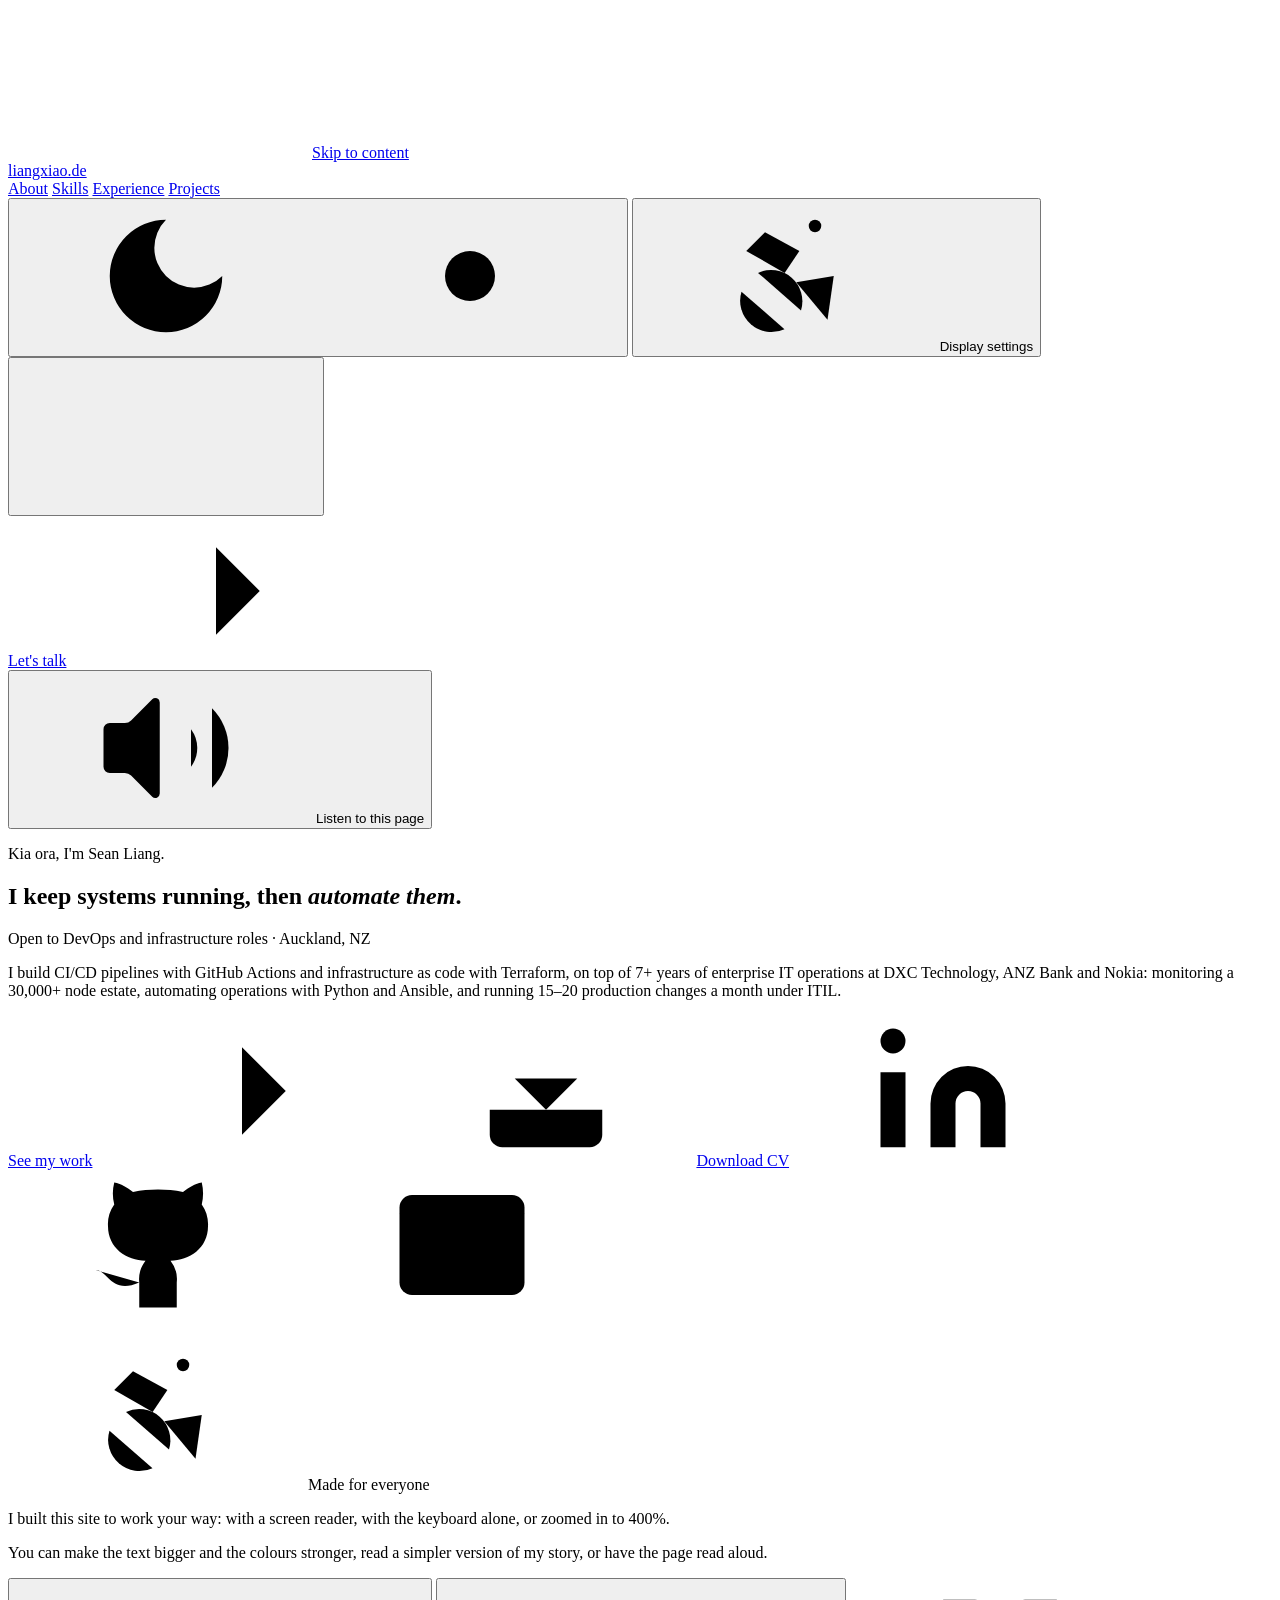
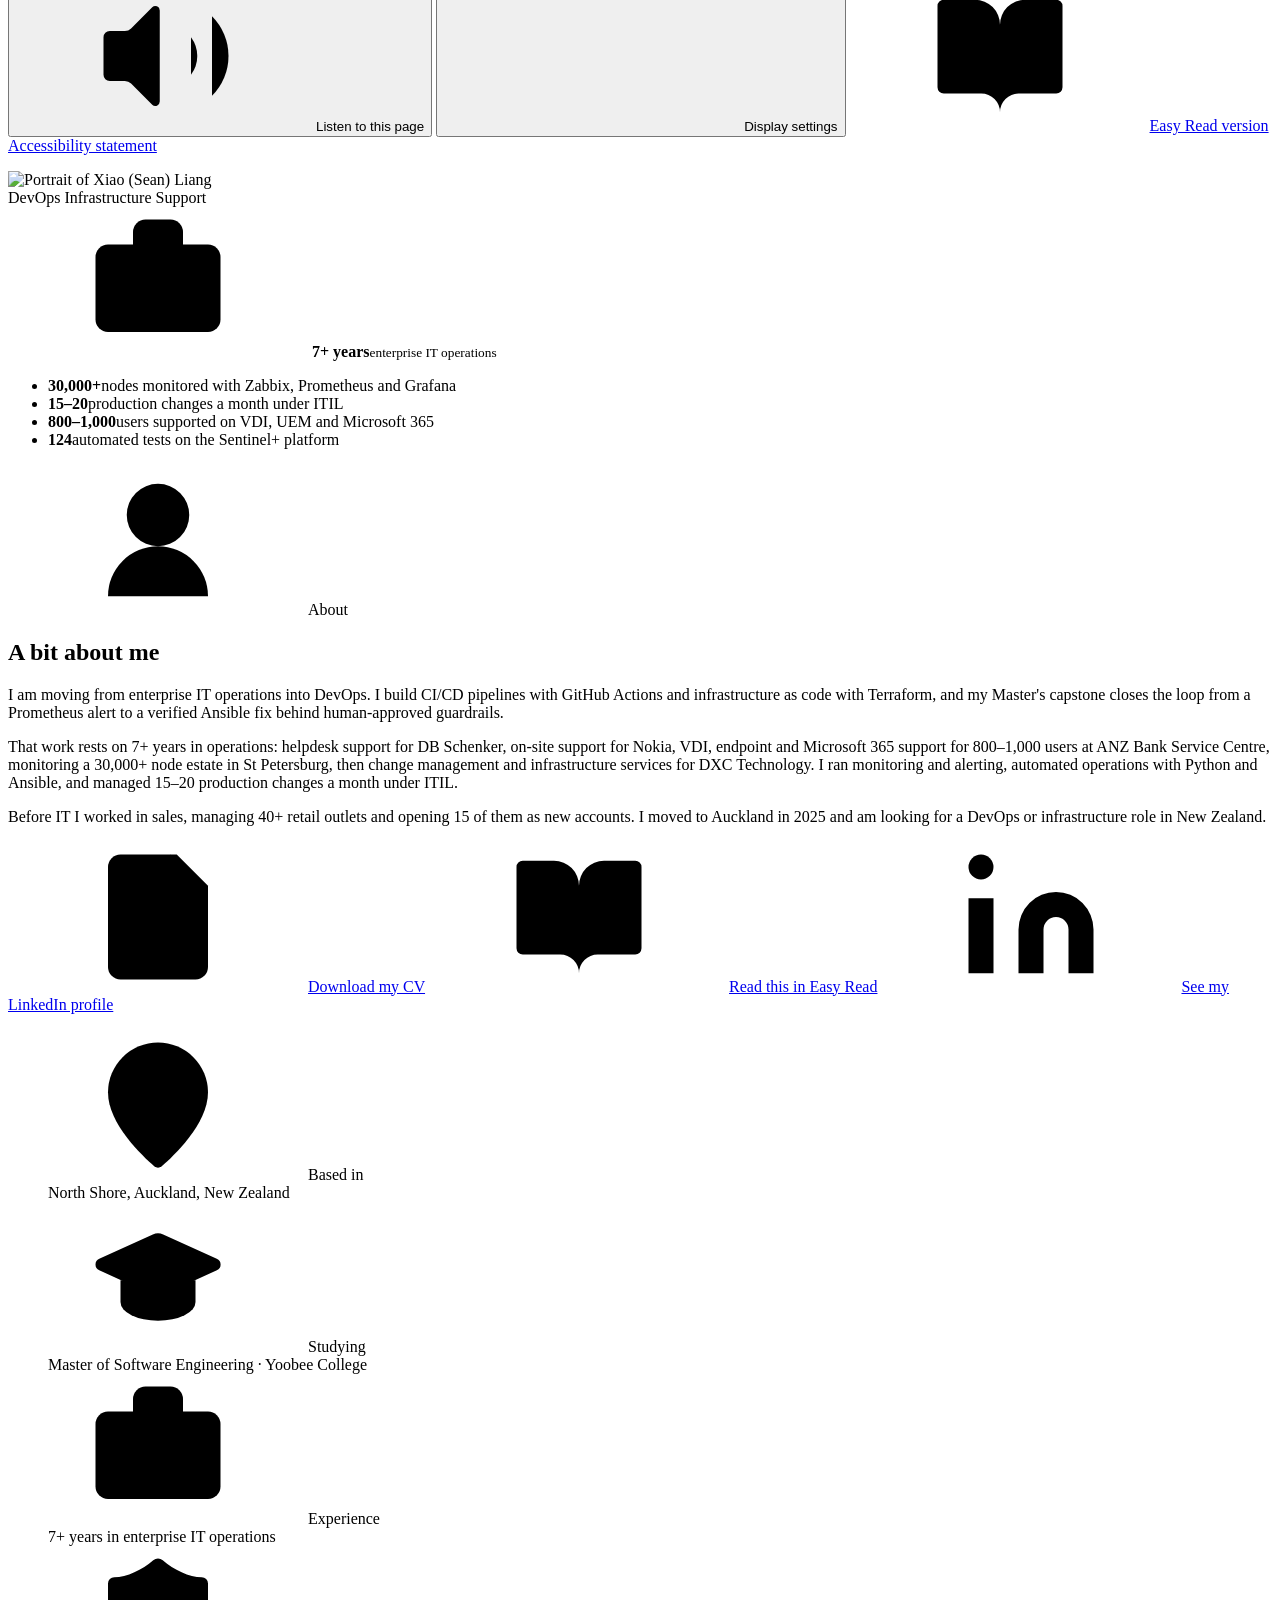
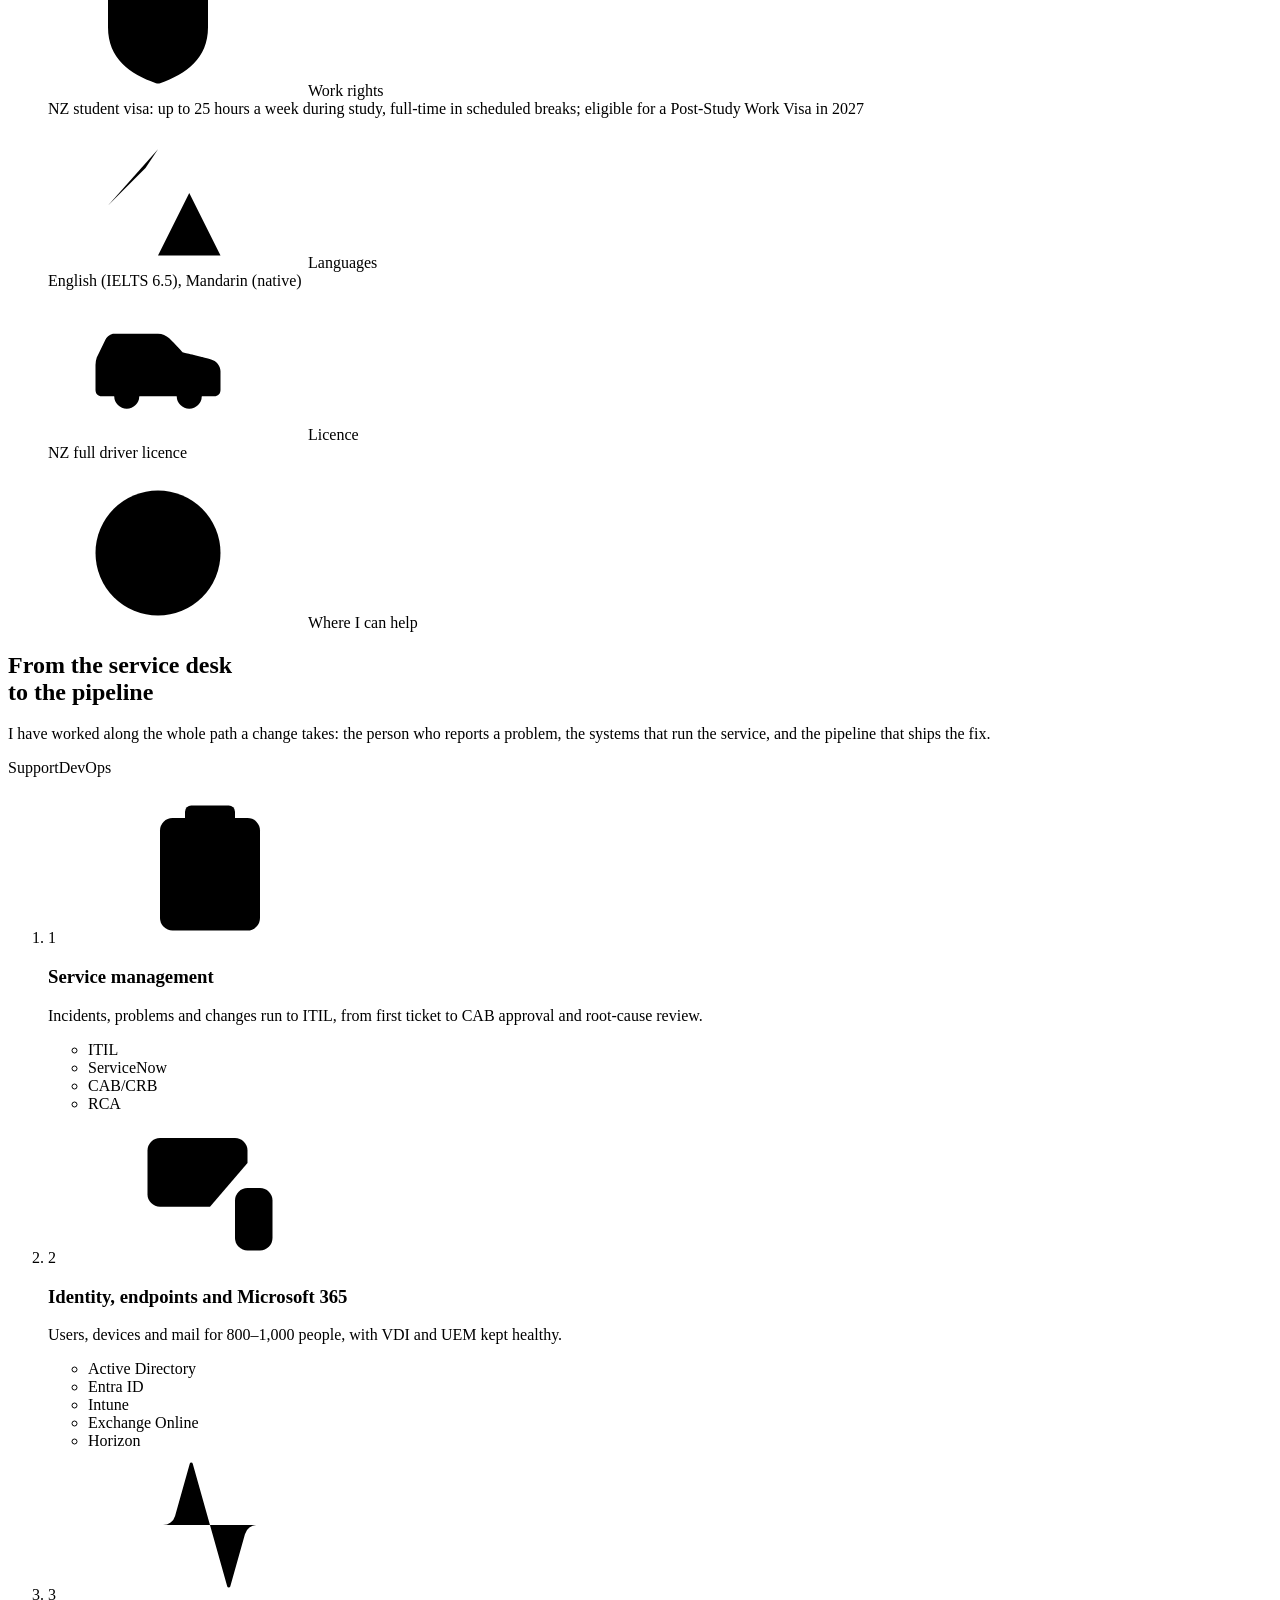
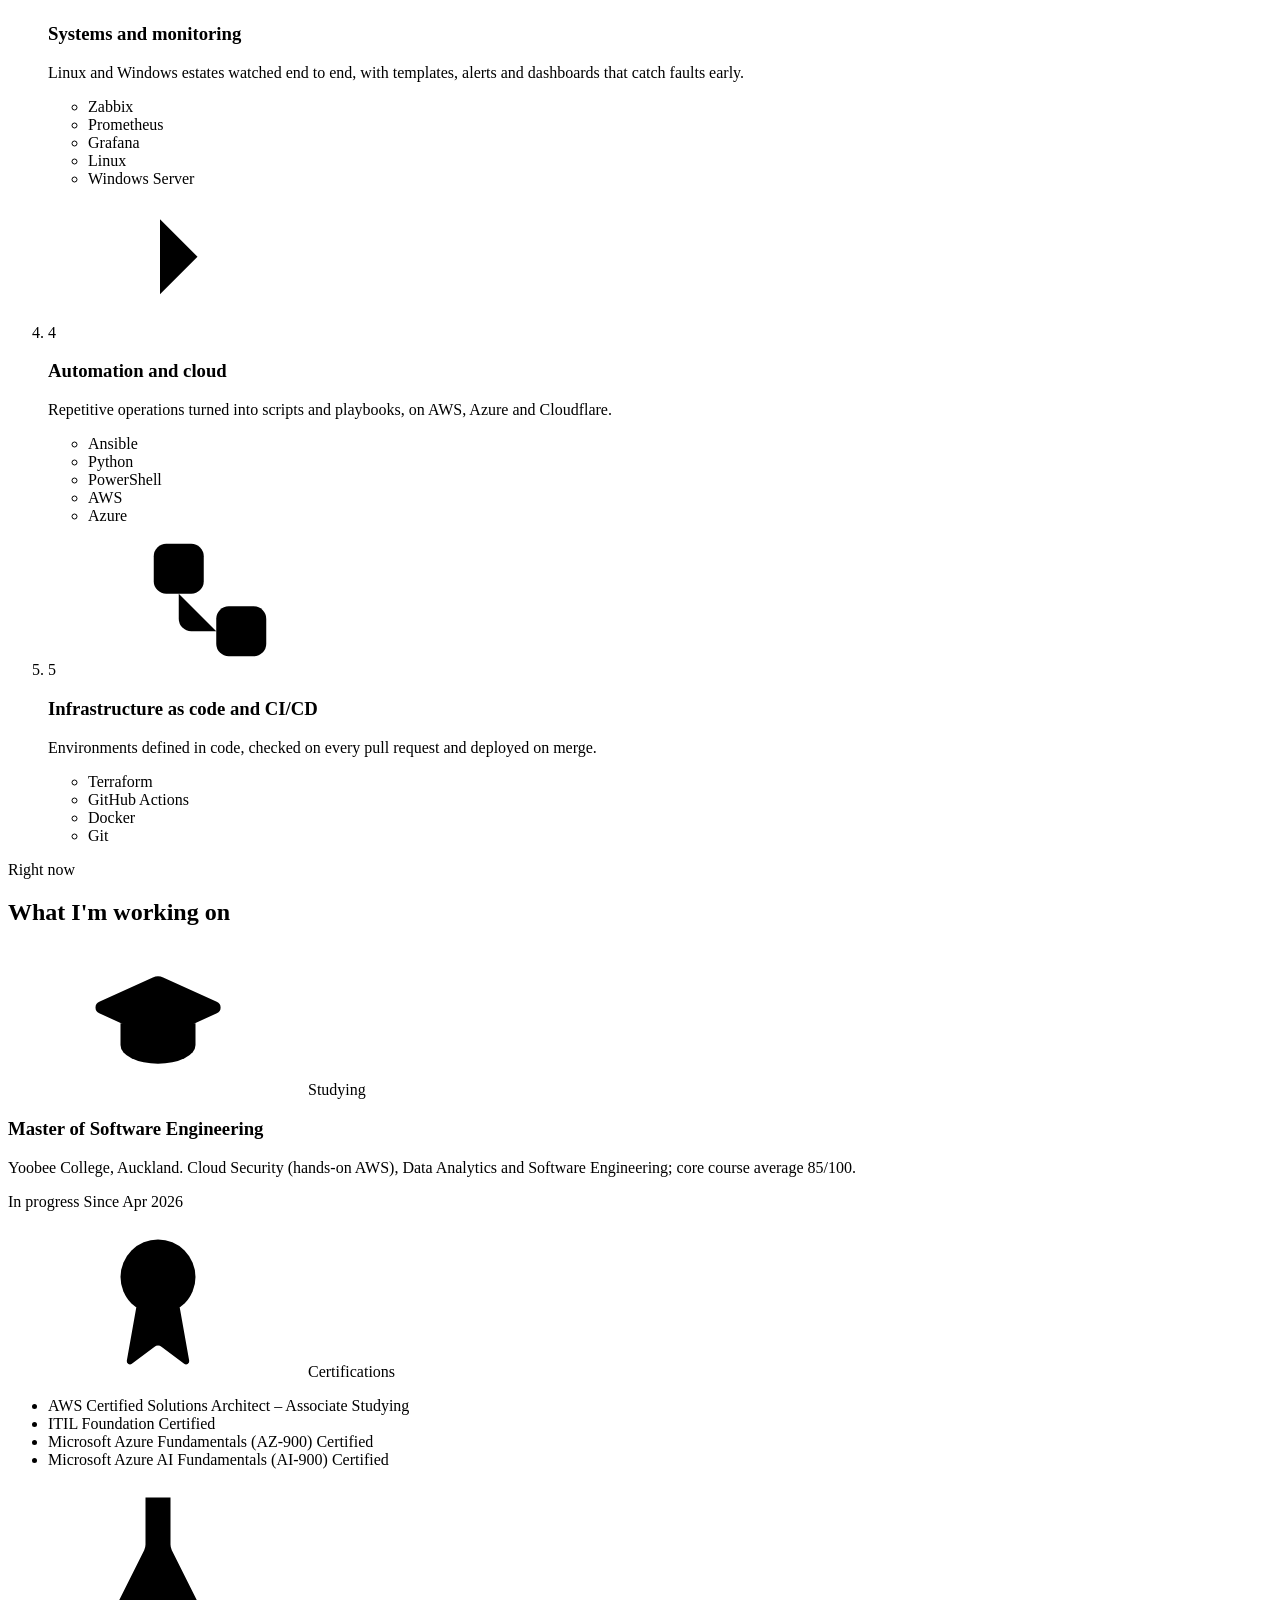
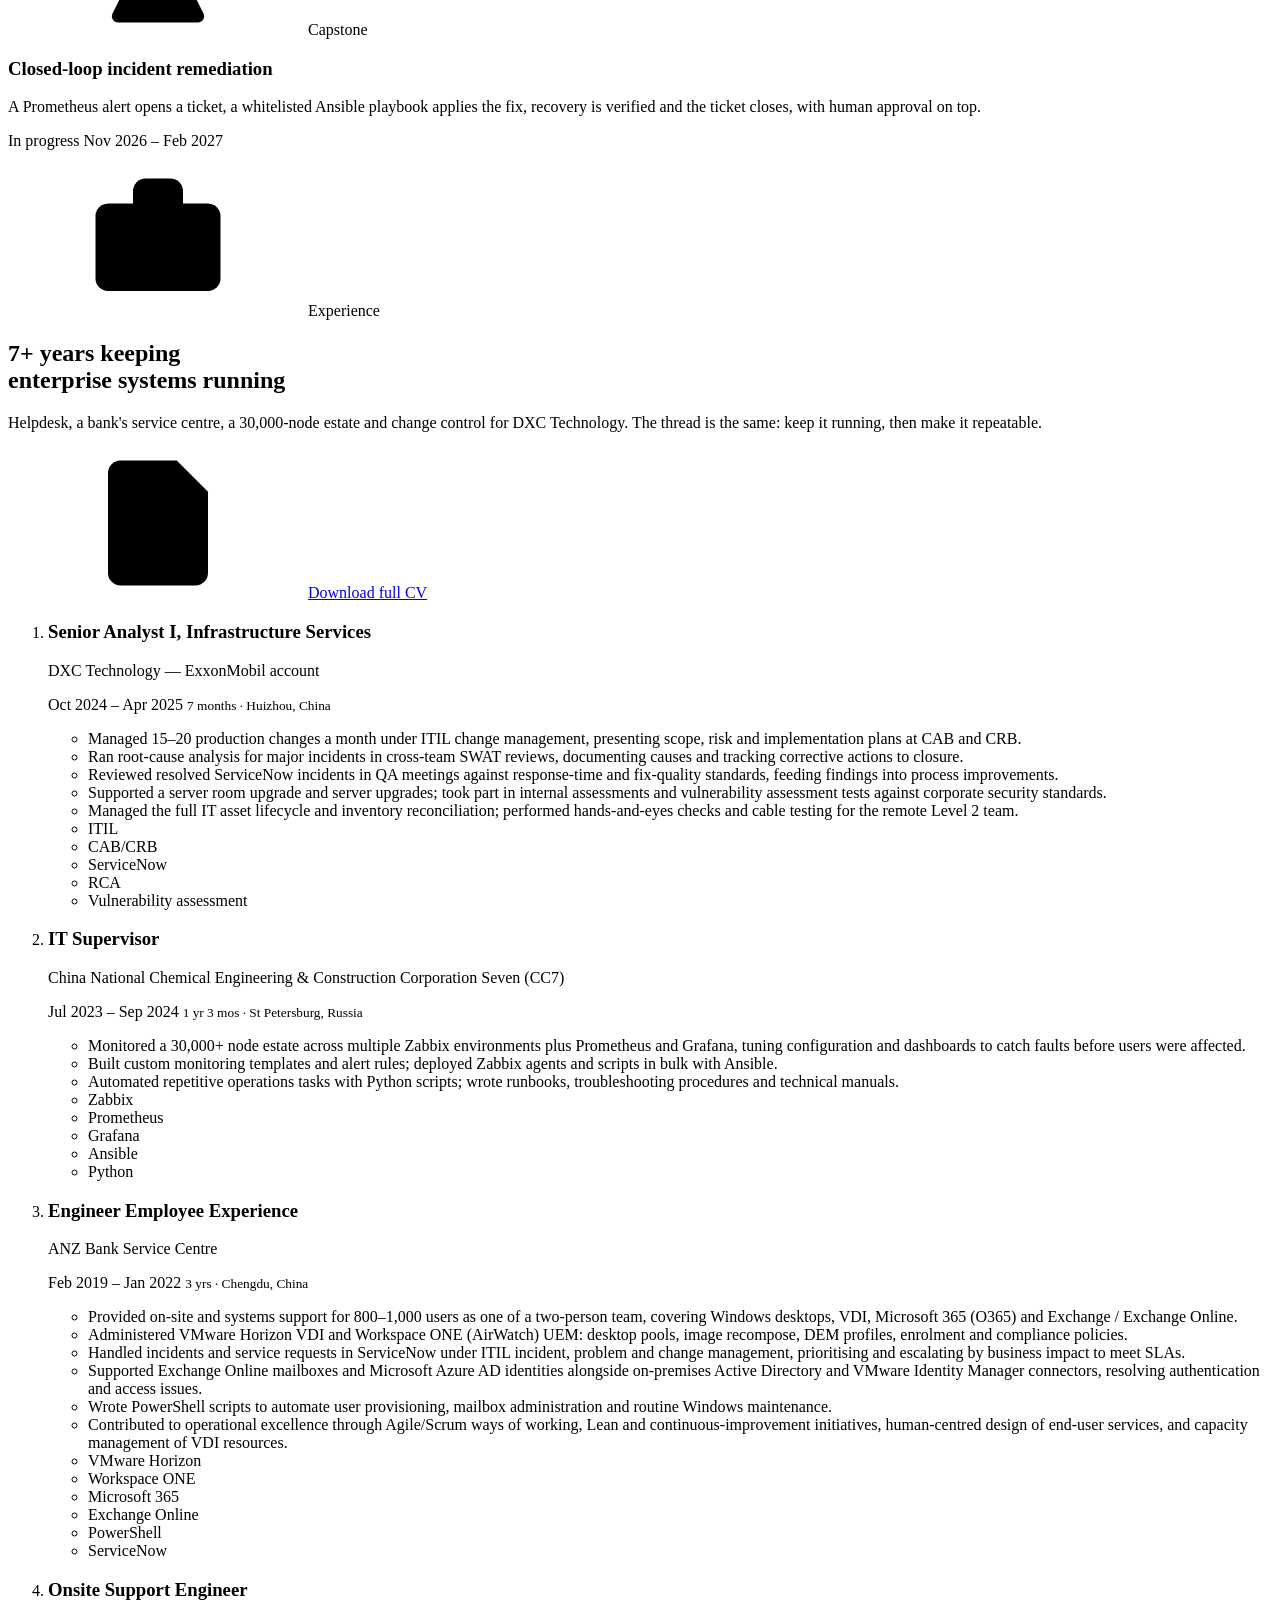
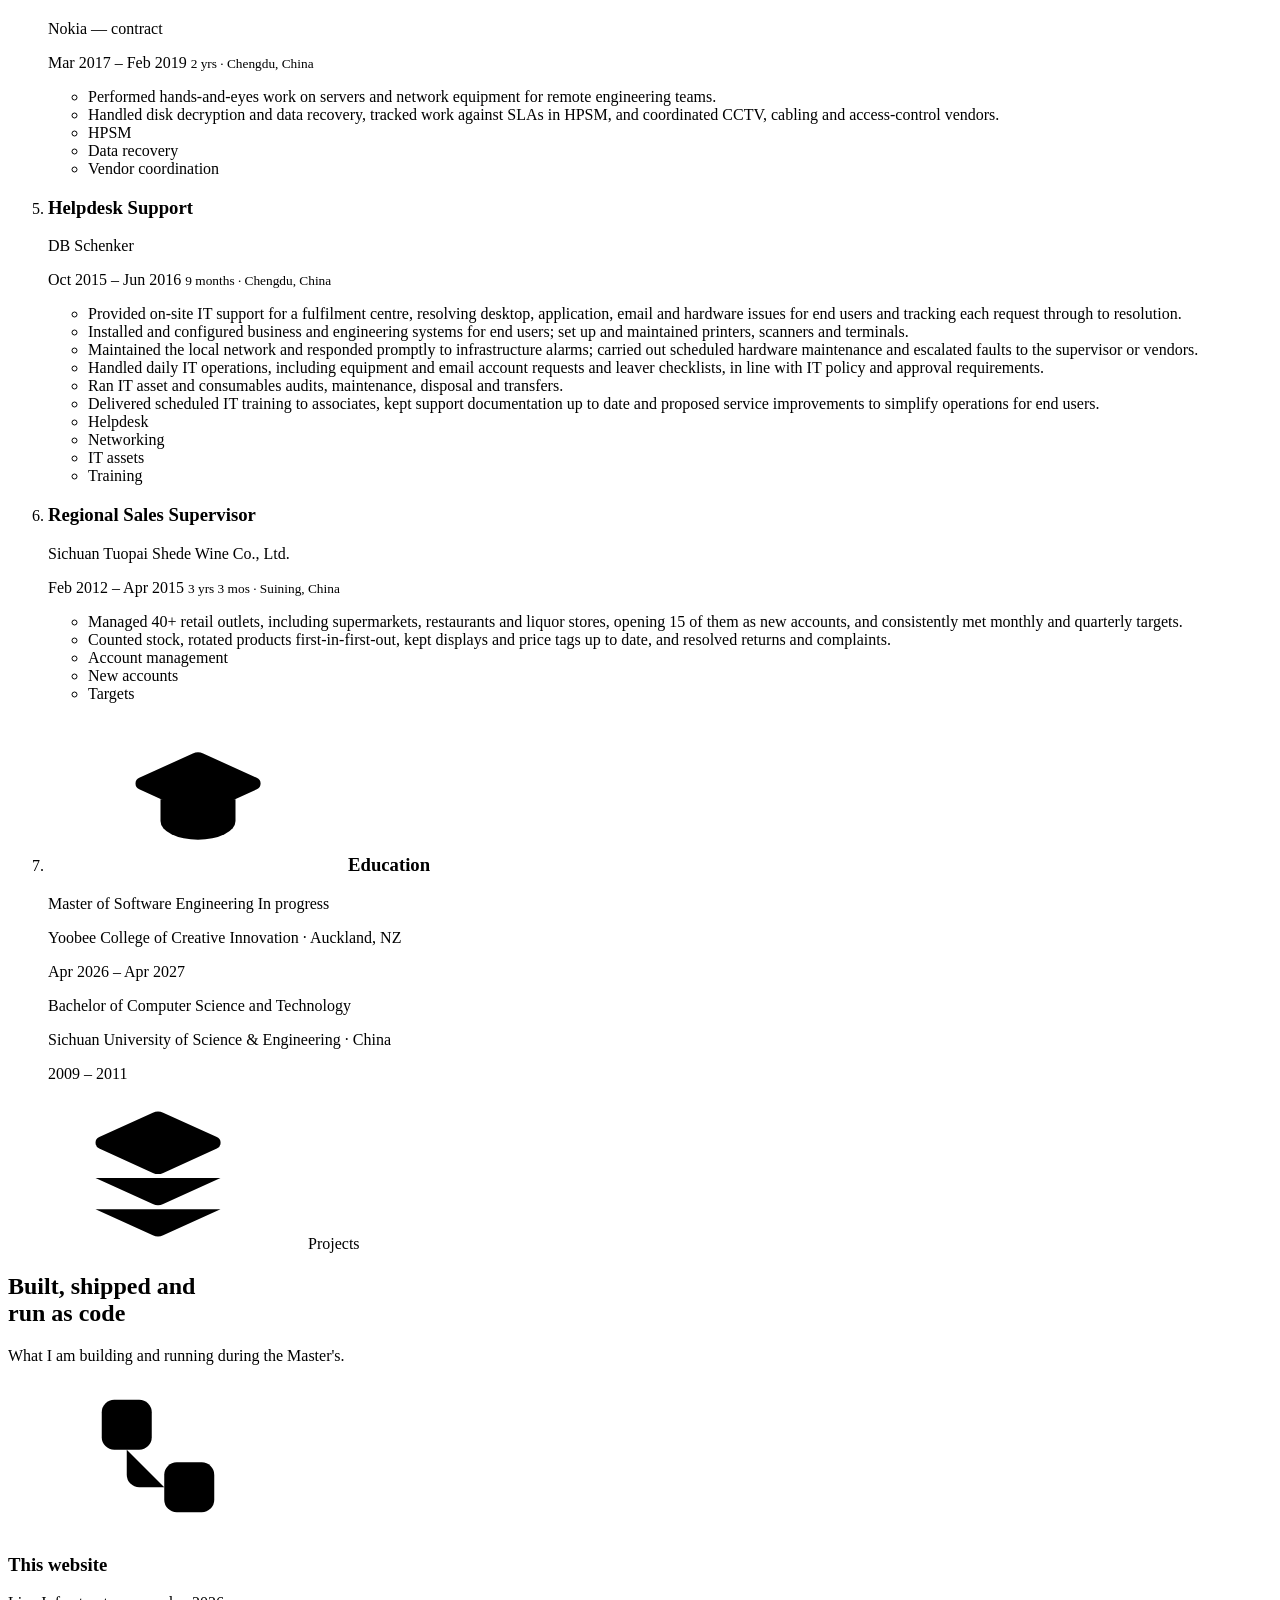
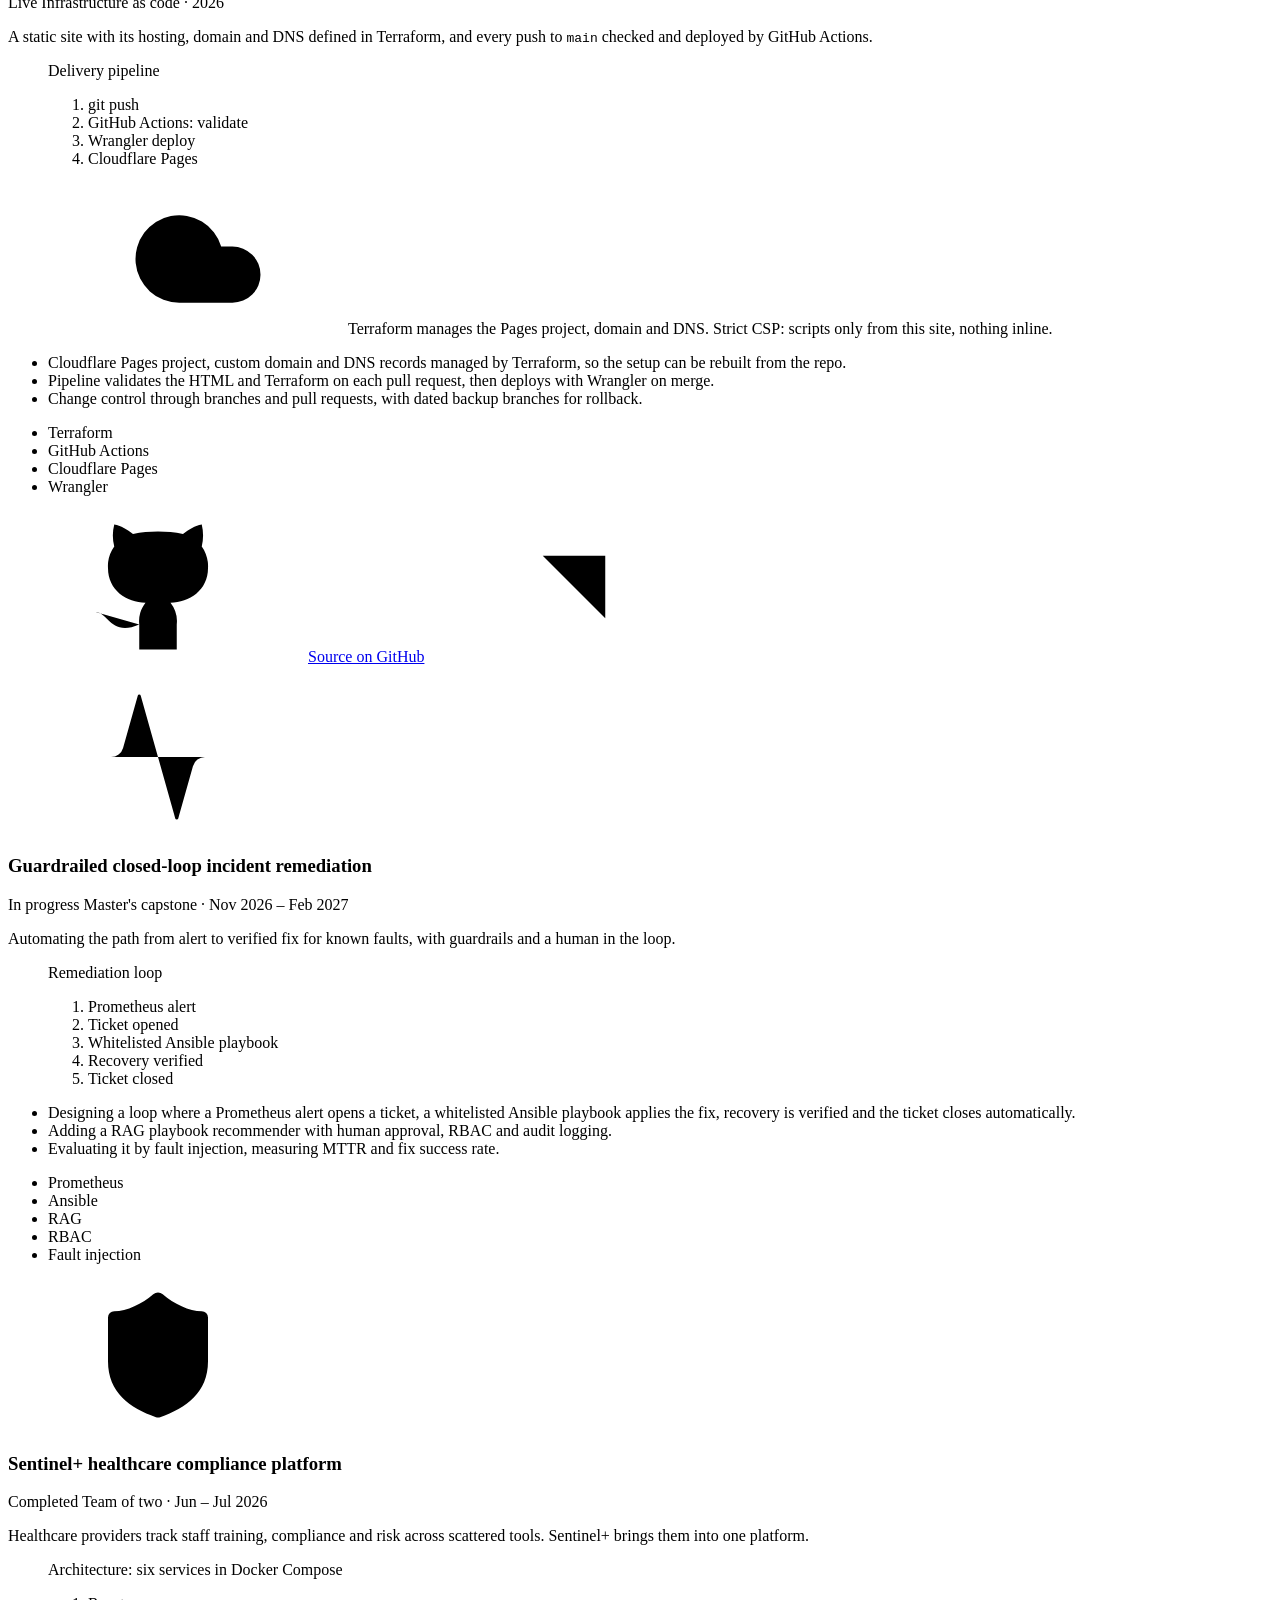
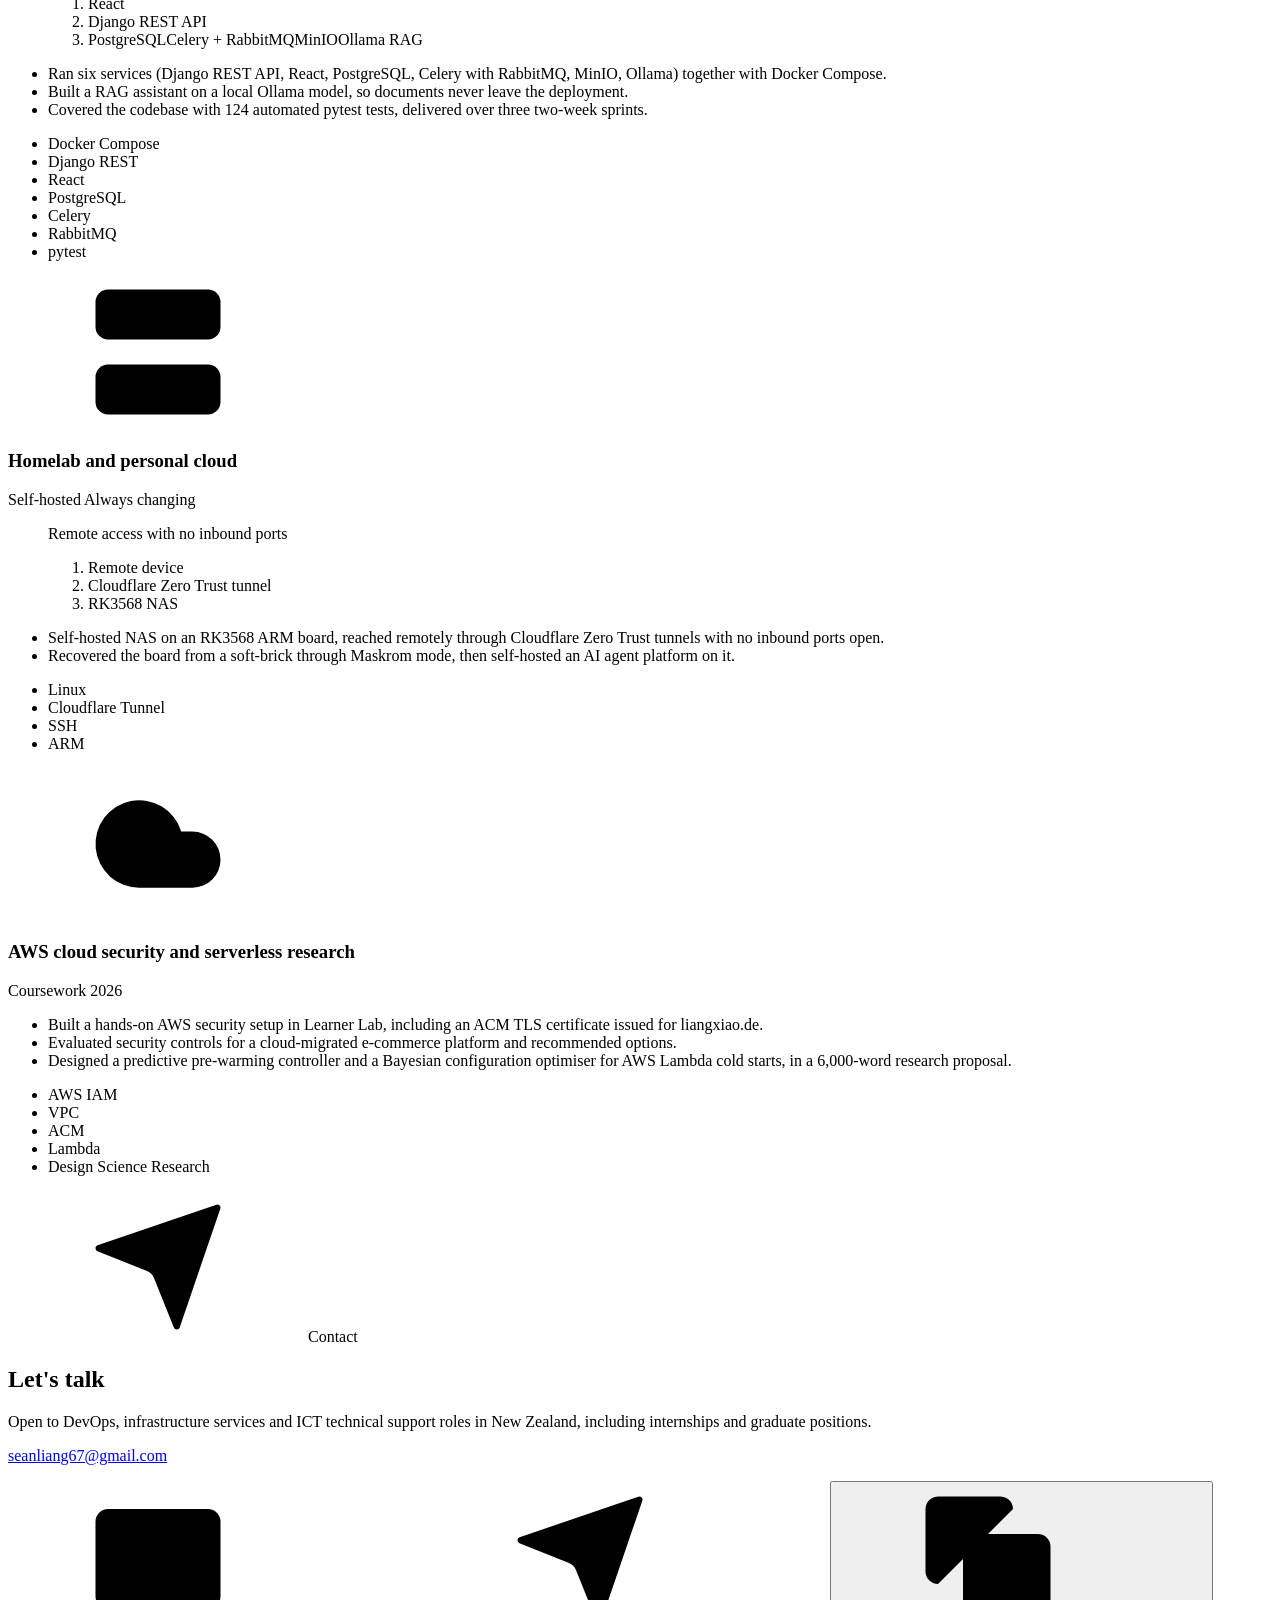
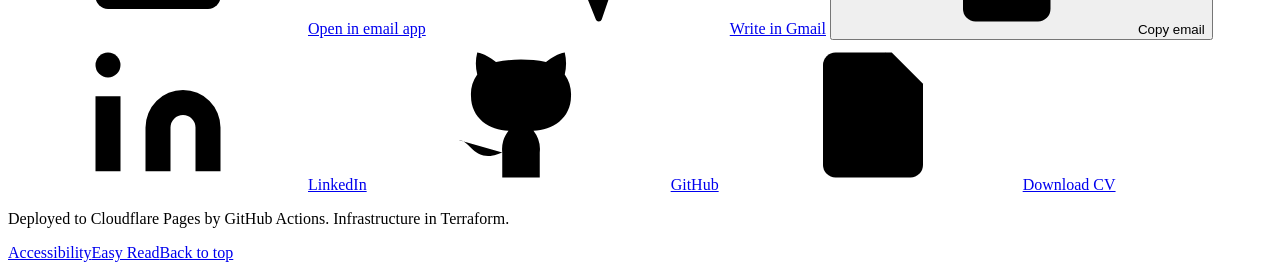
==== commit 4b1bb4fd: "Add display settings, read aloud, Easy Read and glossary - Display settings dialog: colours incl. hi" ====
--- a/site/index.html
+++ b/site/index.html
@@ -17,14 +17,19 @@
   <link rel="preconnect" href="https://fonts.googleapis.com">
   <link rel="preconnect" href="https://fonts.gstatic.com" crossorigin>
   <link rel="stylesheet" href="https://fonts.googleapis.com/css2?family=IBM+Plex+Mono:wght@400;500&family=IBM+Plex+Sans:ital,wght@0,400;0,500;0,600;0,700;1,400&display=swap">
-  <link rel="stylesheet" href="/styles.css?v=20261128b">
+  <script src="/js/prefs-init.js?v=20261128"></script>
+  <link rel="stylesheet" href="/styles.css?v=20261128c">
+  <script type="module" src="/js/site.js?v=20261128"></script>
 </head>
-<body>
+<body data-welcome>
   <svg class="sprite" aria-hidden="true" focusable="false">
+    <symbol id="i-accessibility" viewBox="0 0 24 24"><circle cx="16" cy="4" r="1"/> <path d="m18 19 1-7-6 1"/> <path d="m5 8 3-3 5.5 3-2.36 3.5"/> <path d="M4.24 14.5a5 5 0 0 0 6.88 6"/> <path d="M13.76 17.5a5 5 0 0 0-6.88-6"/></symbol>
     <symbol id="i-activity" viewBox="0 0 24 24"><path d="M22 12h-2.48a2 2 0 0 0-1.93 1.46l-2.35 8.36a.25.25 0 0 1-.48 0L9.24 2.18a.25.25 0 0 0-.48 0l-2.35 8.36A2 2 0 0 1 4.49 12H2"/></symbol>
+    <symbol id="i-arrow-left" viewBox="0 0 24 24"><path d="m12 19-7-7 7-7"/> <path d="M19 12H5"/></symbol>
     <symbol id="i-arrow-right" viewBox="0 0 24 24"><path d="M5 12h14"/> <path d="m12 5 7 7-7 7"/></symbol>
     <symbol id="i-arrow-up-right" viewBox="0 0 24 24"><path d="M7 7h10v10"/> <path d="M7 17 17 7"/></symbol>
     <symbol id="i-award" viewBox="0 0 24 24"><path d="m15.477 12.89 1.515 8.526a.5.5 0 0 1-.81.47l-3.58-2.687a1 1 0 0 0-1.197 0l-3.586 2.686a.5.5 0 0 1-.81-.469l1.514-8.526"/> <circle cx="12" cy="8" r="6"/></symbol>
+    <symbol id="i-book-open" viewBox="0 0 24 24"><path d="M12 7v14"/> <path d="M3 18a1 1 0 0 1-1-1V4a1 1 0 0 1 1-1h5a4 4 0 0 1 4 4 4 4 0 0 1 4-4h5a1 1 0 0 1 1 1v13a1 1 0 0 1-1 1h-6a3 3 0 0 0-3 3 3 3 0 0 0-3-3z"/></symbol>
     <symbol id="i-briefcase" viewBox="0 0 24 24"><path d="M16 20V4a2 2 0 0 0-2-2h-4a2 2 0 0 0-2 2v16"/> <rect width="20" height="14" x="2" y="6" rx="2"/></symbol>
     <symbol id="i-car" viewBox="0 0 24 24"><path d="M19 17h2c.6 0 1-.4 1-1v-3c0-.9-.7-1.7-1.5-1.9C18.7 10.6 16 10 16 10s-1.3-1.4-2.2-2.3c-.5-.4-1.1-.7-1.8-.7H5c-.6 0-1.1.4-1.4.9l-1.4 2.9A3.7 3.7 0 0 0 2 12v4c0 .6.4 1 1 1h2"/> <circle cx="7" cy="17" r="2"/> <path d="M9 17h6"/> <circle cx="17" cy="17" r="2"/></symbol>
     <symbol id="i-chart-column" viewBox="0 0 24 24"><path d="M3 3v16a2 2 0 0 0 2 2h16"/> <path d="M18 17V9"/> <path d="M13 17V5"/> <path d="M8 17v-3"/></symbol>
@@ -34,6 +39,7 @@
     <symbol id="i-code-xml" viewBox="0 0 24 24"><path d="m18 16 4-4-4-4"/> <path d="m6 8-4 4 4 4"/> <path d="m14.5 4-5 16"/></symbol>
     <symbol id="i-compass" viewBox="0 0 24 24"><path d="m16.24 7.76-1.804 5.411a2 2 0 0 1-1.265 1.265L7.76 16.24l1.804-5.411a2 2 0 0 1 1.265-1.265z"/> <circle cx="12" cy="12" r="10"/></symbol>
     <symbol id="i-container" viewBox="0 0 24 24"><path d="M22 7.7c0-.6-.4-1.2-.8-1.5l-6.3-3.9a1.72 1.72 0 0 0-1.7 0l-10.3 6c-.5.2-.9.8-.9 1.4v6.6c0 .5.4 1.2.8 1.5l6.3 3.9a1.72 1.72 0 0 0 1.7 0l10.3-6c.5-.3.9-1 .9-1.5Z"/> <path d="M10 21.9V14L2.1 9.1"/> <path d="m10 14 11.9-6.9"/> <path d="M14 19.8v-8.1"/> <path d="M18 17.5V9.4"/></symbol>
+    <symbol id="i-copy" viewBox="0 0 24 24"><rect width="14" height="14" x="8" y="8" rx="2" ry="2"/> <path d="M4 16c-1.1 0-2-.9-2-2V4c0-1.1.9-2 2-2h10c1.1 0 2 .9 2 2"/></symbol>
     <symbol id="i-download" viewBox="0 0 24 24"><path d="M21 15v4a2 2 0 0 1-2 2H5a2 2 0 0 1-2-2v-4"/> <polyline points="7 10 12 15 17 10"/> <line x1="12" x2="12" y1="15" y2="3"/></symbol>
     <symbol id="i-file-text" viewBox="0 0 24 24"><path d="M15 2H6a2 2 0 0 0-2 2v16a2 2 0 0 0 2 2h12a2 2 0 0 0 2-2V7Z"/> <path d="M14 2v4a2 2 0 0 0 2 2h4"/> <path d="M10 9H8"/> <path d="M16 13H8"/> <path d="M16 17H8"/></symbol>
     <symbol id="i-flask-conical" viewBox="0 0 24 24"><path d="M10 2v7.527a2 2 0 0 1-.211.896L4.72 20.55a1 1 0 0 0 .9 1.45h12.76a1 1 0 0 0 .9-1.45l-5.069-10.127A2 2 0 0 1 14 9.527V2"/> <path d="M8.5 2h7"/> <path d="M7 16h10"/></symbol>
@@ -45,16 +51,20 @@
     <symbol id="i-linkedin" viewBox="0 0 24 24"><path d="M16 8a6 6 0 0 1 6 6v7h-4v-7a2 2 0 0 0-2-2 2 2 0 0 0-2 2v7h-4v-7a6 6 0 0 1 6-6z"/> <rect width="4" height="12" x="2" y="9"/> <circle cx="4" cy="4" r="2"/></symbol>
     <symbol id="i-mail" viewBox="0 0 24 24"><rect width="20" height="16" x="2" y="4" rx="2"/> <path d="m22 7-8.97 5.7a1.94 1.94 0 0 1-2.06 0L2 7"/></symbol>
     <symbol id="i-map-pin" viewBox="0 0 24 24"><path d="M20 10c0 4.993-5.539 10.193-7.399 11.799a1 1 0 0 1-1.202 0C9.539 20.193 4 14.993 4 10a8 8 0 0 1 16 0"/> <circle cx="12" cy="10" r="3"/></symbol>
+    <symbol id="i-menu" viewBox="0 0 24 24"><line x1="4" x2="20" y1="12" y2="12"/> <line x1="4" x2="20" y1="6" y2="6"/> <line x1="4" x2="20" y1="18" y2="18"/></symbol>
     <symbol id="i-monitor-smartphone" viewBox="0 0 24 24"><path d="M18 8V6a2 2 0 0 0-2-2H4a2 2 0 0 0-2 2v7a2 2 0 0 0 2 2h8"/> <path d="M10 19v-3.96 3.15"/> <path d="M7 19h5"/> <rect width="6" height="10" x="16" y="12" rx="2"/></symbol>
     <symbol id="i-moon" viewBox="0 0 24 24"><path d="M12 3a6 6 0 0 0 9 9 9 9 0 1 1-9-9Z"/></symbol>
     <symbol id="i-radio" viewBox="0 0 24 24"><path d="M4.9 19.1C1 15.2 1 8.8 4.9 4.9"/> <path d="M7.8 16.2c-2.3-2.3-2.3-6.1 0-8.5"/> <circle cx="12" cy="12" r="2"/> <path d="M16.2 7.8c2.3 2.3 2.3 6.1 0 8.5"/> <path d="M19.1 4.9C23 8.8 23 15.1 19.1 19"/></symbol>
     <symbol id="i-send" viewBox="0 0 24 24"><path d="M14.536 21.686a.5.5 0 0 0 .937-.024l6.5-19a.496.496 0 0 0-.635-.635l-19 6.5a.5.5 0 0 0-.024.937l7.93 3.18a2 2 0 0 1 1.112 1.11z"/> <path d="m21.854 2.147-10.94 10.939"/></symbol>
     <symbol id="i-server" viewBox="0 0 24 24"><rect width="20" height="8" x="2" y="2" rx="2" ry="2"/> <rect width="20" height="8" x="2" y="14" rx="2" ry="2"/> <line x1="6" x2="6.01" y1="6" y2="6"/> <line x1="6" x2="6.01" y1="18" y2="18"/></symbol>
     <symbol id="i-shield-check" viewBox="0 0 24 24"><path d="M20 13c0 5-3.5 7.5-7.66 8.95a1 1 0 0 1-.67-.01C7.5 20.5 4 18 4 13V6a1 1 0 0 1 1-1c2 0 4.5-1.2 6.24-2.72a1.17 1.17 0 0 1 1.52 0C14.51 3.81 17 5 19 5a1 1 0 0 1 1 1z"/> <path d="m9 12 2 2 4-4"/></symbol>
+    <symbol id="i-sliders-horizontal" viewBox="0 0 24 24"><line x1="21" x2="14" y1="4" y2="4"/> <line x1="10" x2="3" y1="4" y2="4"/> <line x1="21" x2="12" y1="12" y2="12"/> <line x1="8" x2="3" y1="12" y2="12"/> <line x1="21" x2="16" y1="20" y2="20"/> <line x1="12" x2="3" y1="20" y2="20"/> <line x1="14" x2="14" y1="2" y2="6"/> <line x1="8" x2="8" y1="10" y2="14"/> <line x1="16" x2="16" y1="18" y2="22"/></symbol>
     <symbol id="i-sun" viewBox="0 0 24 24"><circle cx="12" cy="12" r="4"/> <path d="M12 2v2"/> <path d="M12 20v2"/> <path d="m4.93 4.93 1.41 1.41"/> <path d="m17.66 17.66 1.41 1.41"/> <path d="M2 12h2"/> <path d="M20 12h2"/> <path d="m6.34 17.66-1.41 1.41"/> <path d="m19.07 4.93-1.41 1.41"/></symbol>
     <symbol id="i-terminal" viewBox="0 0 24 24"><polyline points="4 17 10 11 4 5"/> <line x1="12" x2="20" y1="19" y2="19"/></symbol>
     <symbol id="i-user-round" viewBox="0 0 24 24"><circle cx="12" cy="8" r="5"/> <path d="M20 21a8 8 0 0 0-16 0"/></symbol>
+    <symbol id="i-volume-2" viewBox="0 0 24 24"><path d="M11 4.702a.705.705 0 0 0-1.203-.498L6.413 7.587A1.4 1.4 0 0 1 5.416 8H3a1 1 0 0 0-1 1v6a1 1 0 0 0 1 1h2.416a1.4 1.4 0 0 1 .997.413l3.383 3.384A.705.705 0 0 0 11 19.298z"/> <path d="M16 9a5 5 0 0 1 0 6"/> <path d="M19.364 18.364a9 9 0 0 0 0-12.728"/></symbol>
     <symbol id="i-workflow" viewBox="0 0 24 24"><rect width="8" height="8" x="3" y="3" rx="2"/> <path d="M7 11v4a2 2 0 0 0 2 2h4"/> <rect width="8" height="8" x="13" y="13" rx="2"/></symbol>
+    <symbol id="i-x" viewBox="0 0 24 24"><path d="M18 6 6 18"/> <path d="m6 6 12 12"/></symbol>
   </svg>
 
   <a class="skip" href="#main">Skip to content</a>
@@ -63,23 +73,33 @@
   <header class="topbar">
     <div class="wrap topbar-inner">
       <a class="brand" href="#top" aria-label="liangxiao.de, back to top">liangxiao.de<span class="brand-dot" aria-hidden="true"></span></a>
-      <nav aria-label="Sections">
+      <nav id="site-menu" aria-label="Sections">
         <a href="#about">About</a>
         <a href="#help">Skills</a>
         <a href="#experience">Experience</a>
         <a href="#projects">Projects</a>
       </nav>
-      <input class="theme-input" type="checkbox" id="theme-toggle">
-      <label class="theme-btn" for="theme-toggle" title="Switch light or dark theme">
-        <span class="visually-hidden">Switch light or dark theme</span>
-        <svg class="icon t-moon" aria-hidden="true"><use href="#i-moon"/></svg>
-        <svg class="icon t-sun" aria-hidden="true"><use href="#i-sun"/></svg>
-      </label>
+      <div class="tools">
+        <button class="theme-btn needs-js" type="button" data-theme-toggle aria-label="Switch theme">
+          <svg class="icon t-moon" aria-hidden="true"><use href="#i-moon"/></svg>
+          <svg class="icon t-sun" aria-hidden="true"><use href="#i-sun"/></svg>
+        </button>
+        <button class="settings-btn needs-js" type="button" data-settings-open>
+          <svg class="icon" aria-hidden="true"><use href="#i-accessibility"/></svg><span>Display settings</span>
+        </button>
+        <button class="theme-btn menu-btn needs-js" type="button" data-menu-toggle aria-expanded="false" aria-controls="site-menu" aria-label="Open menu">
+          <svg class="icon" aria-hidden="true"><use href="#i-menu"/></svg>
+        </button>
+      </div>
       <a class="btn cta small" href="#contact">Let's talk<svg class="icon" aria-hidden="true"><use href="#i-arrow-right"/></svg></a>
     </div>
   </header>
 
   <main id="main">
+    <div class="wrap listen-bar needs-js">
+      <button class="text-link" type="button" data-listen-open aria-pressed="false"><svg class="icon" aria-hidden="true"><use href="#i-volume-2"/></svg>Listen to this page</button>
+    </div>
+
     <!-- Hero -->
     <section class="hero wrap" id="top">
       <div class="hero-grid">
@@ -95,6 +115,17 @@
             <a class="btn icon-only" href="https://github.com/sean-xiaoliang" rel="noopener" aria-label="GitHub profile"><svg class="icon" aria-hidden="true"><use href="#i-github"/></svg></a>
             <!--email_off--><a class="btn icon-only" href="mailto:seanliang67@gmail.com" aria-label="Email seanliang67@gmail.com"><svg class="icon" aria-hidden="true"><use href="#i-mail"/></svg></a><!--/email_off-->
           </div>
+          <div class="a11y-card">
+            <p class="a11y-title"><svg class="icon" aria-hidden="true"><use href="#i-accessibility"/></svg>Made for everyone</p>
+            <p>I built this site to work your way: with a screen reader, with the keyboard alone, or zoomed in to 400%.</p>
+            <p>You can make the text bigger and the colours stronger, read a simpler version of my story, or have the page read aloud.</p>
+            <p class="a11y-links" data-no-read>
+              <button class="text-link needs-js" type="button" data-listen-open aria-pressed="false" data-needs-speech><svg class="icon" aria-hidden="true"><use href="#i-volume-2"/></svg>Listen to this page</button>
+              <button class="text-link needs-js" type="button" data-settings-open><svg class="icon" aria-hidden="true"><use href="#i-sliders-horizontal"/></svg>Display settings</button>
+              <a class="text-link" href="/easy-read/"><svg class="icon" aria-hidden="true"><use href="#i-book-open"/></svg>Easy Read version</a>
+              <a class="text-link" href="/accessibility/">Accessibility statement</a>
+            </p>
+          </div>
         </div>
 
         <div class="portrait">
@@ -136,6 +167,7 @@
           </div>
           <div class="link-row">
             <a class="btn ghost" href="/cv/Xiao_Liang_CV.pdf?v=20261128" download><svg class="icon" aria-hidden="true"><use href="#i-file-text"/></svg>Download my CV</a>
+            <a class="text-link" href="/easy-read/"><svg class="icon" aria-hidden="true"><use href="#i-book-open"/></svg>Read this in Easy Read</a>
             <a class="text-link" href="https://www.linkedin.com/in/sean-liang-628704115" rel="noopener"><svg class="icon" aria-hidden="true"><use href="#i-linkedin"/></svg>See my LinkedIn profile</a>
           </div>
         </div>
@@ -210,22 +242,22 @@
             <p class="now-label"><svg class="icon" aria-hidden="true"><use href="#i-graduation-cap"/></svg>Studying</p>
             <h3>Master of Software Engineering</h3>
             <p class="muted">Yoobee College, Auckland. Cloud Security (hands-on AWS), Data Analytics and Software Engineering; core course average 85/100.</p>
-            <p class="now-foot"><span class="pill amber">In progress</span><span class="mono">Since Apr 2026</span></p>
+            <p class="now-foot"><span class="pill amber">In progress</span> <span class="mono">Since Apr 2026</span></p>
           </div>
           <div class="now-col">
             <p class="now-label"><svg class="icon" aria-hidden="true"><use href="#i-award"/></svg>Certifications</p>
             <ul class="cert-list">
-              <li><span>AWS Certified Solutions Architect &ndash; Associate</span><span class="mono amber-text">Studying</span></li>
-              <li><span>ITIL Foundation</span><span class="mono">Certified</span></li>
-              <li><span>Microsoft Azure Fundamentals (AZ-900)</span><span class="mono">Certified</span></li>
-              <li><span>Microsoft Azure AI Fundamentals (AI-900)</span><span class="mono">Certified</span></li>
+              <li><span>AWS Certified Solutions Architect &ndash; Associate</span> <span class="mono amber-text">Studying</span></li>
+              <li><span>ITIL Foundation</span> <span class="mono">Certified</span></li>
+              <li><span>Microsoft Azure Fundamentals (AZ-900)</span> <span class="mono">Certified</span></li>
+              <li><span>Microsoft Azure AI Fundamentals (AI-900)</span> <span class="mono">Certified</span></li>
             </ul>
           </div>
           <div class="now-col">
             <p class="now-label"><svg class="icon" aria-hidden="true"><use href="#i-flask-conical"/></svg>Capstone</p>
             <h3>Closed-loop incident remediation</h3>
             <p class="muted">A Prometheus alert opens a ticket, a whitelisted Ansible playbook applies the fix, recovery is verified and the ticket closes, with human approval on top.</p>
-            <p class="now-foot"><span class="pill amber">In progress</span><span class="mono">Nov 2026 &ndash; Feb 2027</span></p>
+            <p class="now-foot"><span class="pill amber">In progress</span> <span class="mono">Nov 2026 &ndash; Feb 2027</span></p>
           </div>
         </div>
       </div>
@@ -249,7 +281,7 @@
               <h3>Senior Analyst I, Infrastructure Services</h3>
               <p class="org"><span class="co">DXC Technology</span> &mdash; ExxonMobil account</p>
             </div>
-            <p class="when"><span class="mono">Oct 2024 &ndash; Apr 2025</span><small>7 months &middot; Huizhou, China</small></p>
+            <p class="when"><span class="mono">Oct 2024 &ndash; Apr 2025</span> <small>7 months &middot; Huizhou, China</small></p>
           </div>
           <ul class="checks">
             <li>Managed 15&ndash;20 production changes a month under ITIL change management, presenting scope, risk and implementation plans at CAB and CRB.</li>
@@ -267,7 +299,7 @@
               <h3>IT Supervisor</h3>
               <p class="org"><span class="co">China National Chemical Engineering &amp; Construction Corporation Seven (CC7)</span></p>
             </div>
-            <p class="when"><span class="mono">Jul 2023 &ndash; Sep 2024</span><small>1 yr 3 mos &middot; St Petersburg, Russia</small></p>
+            <p class="when"><span class="mono">Jul 2023 &ndash; Sep 2024</span> <small>1 yr 3 mos &middot; St Petersburg, Russia</small></p>
           </div>
           <ul class="checks">
             <li>Monitored a 30,000+ node estate across multiple Zabbix environments plus Prometheus and Grafana, tuning configuration and dashboards to catch faults before users were affected.</li>
@@ -283,7 +315,7 @@
               <h3>Engineer Employee Experience</h3>
               <p class="org"><span class="co">ANZ Bank Service Centre</span></p>
             </div>
-            <p class="when"><span class="mono">Feb 2019 &ndash; Jan 2022</span><small>3 yrs &middot; Chengdu, China</small></p>
+            <p class="when"><span class="mono">Feb 2019 &ndash; Jan 2022</span> <small>3 yrs &middot; Chengdu, China</small></p>
           </div>
           <ul class="checks">
             <li>Provided on-site and systems support for 800&ndash;1,000 users as one of a two-person team, covering Windows desktops, VDI, Microsoft 365 (O365) and Exchange / Exchange Online.</li>
@@ -302,7 +334,7 @@
               <h3>Onsite Support Engineer</h3>
               <p class="org"><span class="co">Nokia</span> &mdash; contract</p>
             </div>
-            <p class="when"><span class="mono">Mar 2017 &ndash; Feb 2019</span><small>2 yrs &middot; Chengdu, China</small></p>
+            <p class="when"><span class="mono">Mar 2017 &ndash; Feb 2019</span> <small>2 yrs &middot; Chengdu, China</small></p>
           </div>
           <ul class="checks">
             <li>Performed hands-and-eyes work on servers and network equipment for remote engineering teams.</li>
@@ -317,7 +349,7 @@
               <h3>Helpdesk Support</h3>
               <p class="org"><span class="co">DB Schenker</span></p>
             </div>
-            <p class="when"><span class="mono">Oct 2015 &ndash; Jun 2016</span><small>9 months &middot; Chengdu, China</small></p>
+            <p class="when"><span class="mono">Oct 2015 &ndash; Jun 2016</span> <small>9 months &middot; Chengdu, China</small></p>
           </div>
           <ul class="checks">
             <li>Provided on-site IT support for a fulfilment centre, resolving desktop, application, email and hardware issues for end users and tracking each request through to resolution.</li>
@@ -336,7 +368,7 @@
               <h3>Regional Sales Supervisor</h3>
               <p class="org"><span class="co">Sichuan Tuopai Shede Wine Co., Ltd.</span></p>
             </div>
-            <p class="when"><span class="mono">Feb 2012 &ndash; Apr 2015</span><small>3 yrs 3 mos &middot; Suining, China</small></p>
+            <p class="when"><span class="mono">Feb 2012 &ndash; Apr 2015</span> <small>3 yrs 3 mos &middot; Suining, China</small></p>
           </div>
           <ul class="checks">
             <li>Managed 40+ retail outlets, including supermarkets, restaurants and liquor stores, opening 15 of them as new accounts, and consistently met monthly and quarterly targets.</li>
@@ -375,7 +407,7 @@
             <div class="project-head">
               <span class="badge-icon"><svg class="icon" aria-hidden="true"><use href="#i-workflow"/></svg></span>
               <h3>This website</h3>
-              <p class="status-row"><span class="pill live"><span class="live-dot" aria-hidden="true"></span>Live</span><span class="mono">Infrastructure as code &middot; 2026</span></p>
+              <p class="status-row"><span class="pill live"><span class="live-dot" aria-hidden="true"></span>Live</span> <span class="mono">Infrastructure as code &middot; 2026</span></p>
             </div>
             <div class="project-body">
               <p>A static site with its hosting, domain and DNS defined in Terraform, and every push to <code>main</code> checked and deployed by GitHub Actions.</p>
@@ -387,7 +419,7 @@
                   <li><span class="node">Wrangler deploy</span></li>
                   <li><span class="node strong">Cloudflare Pages</span></li>
                 </ol>
-                <p class="flow-note"><svg class="icon" aria-hidden="true"><use href="#i-cloud"/></svg>Terraform manages the Pages project, domain and DNS. Zero JavaScript, strict CSP.</p>
+                <p class="flow-note"><svg class="icon" aria-hidden="true"><use href="#i-cloud"/></svg>Terraform manages the Pages project, domain and DNS. Strict CSP: scripts only from this site, nothing inline.</p>
               </figure>
               <ul class="checks">
                 <li>Cloudflare Pages project, custom domain and DNS records managed by Terraform, so the setup can be rebuilt from the repo.</li>
@@ -403,7 +435,7 @@
             <div class="project-head">
               <span class="badge-icon"><svg class="icon" aria-hidden="true"><use href="#i-activity"/></svg></span>
               <h3>Guardrailed closed-loop incident remediation</h3>
-              <p class="status-row"><span class="pill amber">In progress</span><span class="mono">Master's capstone &middot; Nov 2026 &ndash; Feb 2027</span></p>
+              <p class="status-row"><span class="pill amber">In progress</span> <span class="mono">Master's capstone &middot; Nov 2026 &ndash; Feb 2027</span></p>
             </div>
             <div class="project-body">
               <p>Automating the path from alert to verified fix for known faults, with guardrails and a human in the loop.</p>
@@ -430,7 +462,7 @@
             <div class="project-head">
               <span class="badge-icon"><svg class="icon" aria-hidden="true"><use href="#i-shield-check"/></svg></span>
               <h3>Sentinel+ healthcare compliance platform</h3>
-              <p class="status-row"><span class="pill">Completed</span><span class="mono">Team of two &middot; Jun &ndash; Jul 2026</span></p>
+              <p class="status-row"><span class="pill">Completed</span> <span class="mono">Team of two &middot; Jun &ndash; Jul 2026</span></p>
             </div>
             <div class="project-body">
               <p>Healthcare providers track staff training, compliance and risk across scattered tools. Sentinel+ brings them into one platform.</p>
@@ -455,7 +487,7 @@
             <div class="project-head">
               <span class="badge-icon"><svg class="icon" aria-hidden="true"><use href="#i-server"/></svg></span>
               <h3>Homelab and personal cloud</h3>
-              <p class="status-row"><span class="pill live"><span class="live-dot" aria-hidden="true"></span>Self-hosted</span><span class="mono">Always changing</span></p>
+              <p class="status-row"><span class="pill live"><span class="live-dot" aria-hidden="true"></span>Self-hosted</span> <span class="mono">Always changing</span></p>
             </div>
             <div class="project-body">
               <figure class="flow">
@@ -478,7 +510,7 @@
             <div class="project-head">
               <span class="badge-icon"><svg class="icon" aria-hidden="true"><use href="#i-cloud"/></svg></span>
               <h3>AWS cloud security and serverless research</h3>
-              <p class="status-row"><span class="pill">Coursework</span><span class="mono">2026</span></p>
+              <p class="status-row"><span class="pill">Coursework</span> <span class="mono">2026</span></p>
             </div>
             <div class="project-body">
               <ul class="checks">
@@ -491,6 +523,14 @@
           </article>
         </div>
       </div>
+    </section>
+
+    <!-- Words on this page (filled in by site.js) -->
+    <section class="section wrap words" id="words" aria-labelledby="words-h" data-words hidden>
+      <p class="eyebrow"><svg class="icon" aria-hidden="true"><use href="#i-book-open"/></svg>Words on this page</p>
+      <h2 id="words-h">Words on this page</h2>
+      <p class="intro">Short, plain explanations of the technical terms used above.</p>
+      <dl class="words-list" data-words-list></dl>
     </section>
 
     <!-- Contact -->
@@ -502,18 +542,20 @@
         <!--email_off--><p class="email"><a href="mailto:seanliang67@gmail.com">seanliang67@gmail.com</a></p><!--/email_off-->
         <div class="actions">
           <!--email_off--><a class="btn cta" href="mailto:seanliang67@gmail.com"><svg class="icon" aria-hidden="true"><use href="#i-mail"/></svg>Open in email app</a>
-          <a class="btn ghost" href="https://mail.google.com/mail/?view=cm&amp;fs=1&amp;to=seanliang67@gmail.com" target="_blank" rel="noopener"><svg class="icon" aria-hidden="true"><use href="#i-send"/></svg>Write in Gmail</a><!--/email_off-->
+          <a class="btn ghost" href="https://mail.google.com/mail/?view=cm&amp;fs=1&amp;to=seanliang67@gmail.com" target="_blank" rel="noopener"><svg class="icon" aria-hidden="true"><use href="#i-send"/></svg>Write in Gmail</a>
+          <button class="btn ghost needs-js" type="button" data-copy="seanliang67@gmail.com"><svg class="icon" aria-hidden="true"><use href="#i-copy"/></svg><span data-copy-label>Copy email</span></button><!--/email_off-->
           <a class="btn ghost" href="https://www.linkedin.com/in/sean-liang-628704115" rel="noopener"><svg class="icon" aria-hidden="true"><use href="#i-linkedin"/></svg>LinkedIn</a>
           <a class="btn ghost" href="https://github.com/sean-xiaoliang" rel="noopener"><svg class="icon" aria-hidden="true"><use href="#i-github"/></svg>GitHub</a>
           <a class="btn ghost" href="/cv/Xiao_Liang_CV.pdf?v=20261128" download><svg class="icon" aria-hidden="true"><use href="#i-file-text"/></svg>Download CV</a>
         </div>
+        <p class="visually-hidden" role="status" data-copy-status></p>
       </div>
     </section>
   </main>
 
   <footer class="wrap footer">
-    <p>Deployed to Cloudflare Pages by GitHub Actions. Infrastructure in Terraform. No JavaScript.</p>
-    <a href="#top">Back to top</a>
+    <p>Deployed to Cloudflare Pages by GitHub Actions. Infrastructure in Terraform.</p>
+    <p class="footer-links"><a href="/accessibility/">Accessibility</a><a href="/easy-read/">Easy Read</a><a href="#top">Back to top</a></p>
   </footer>
 </body>
 </html>
